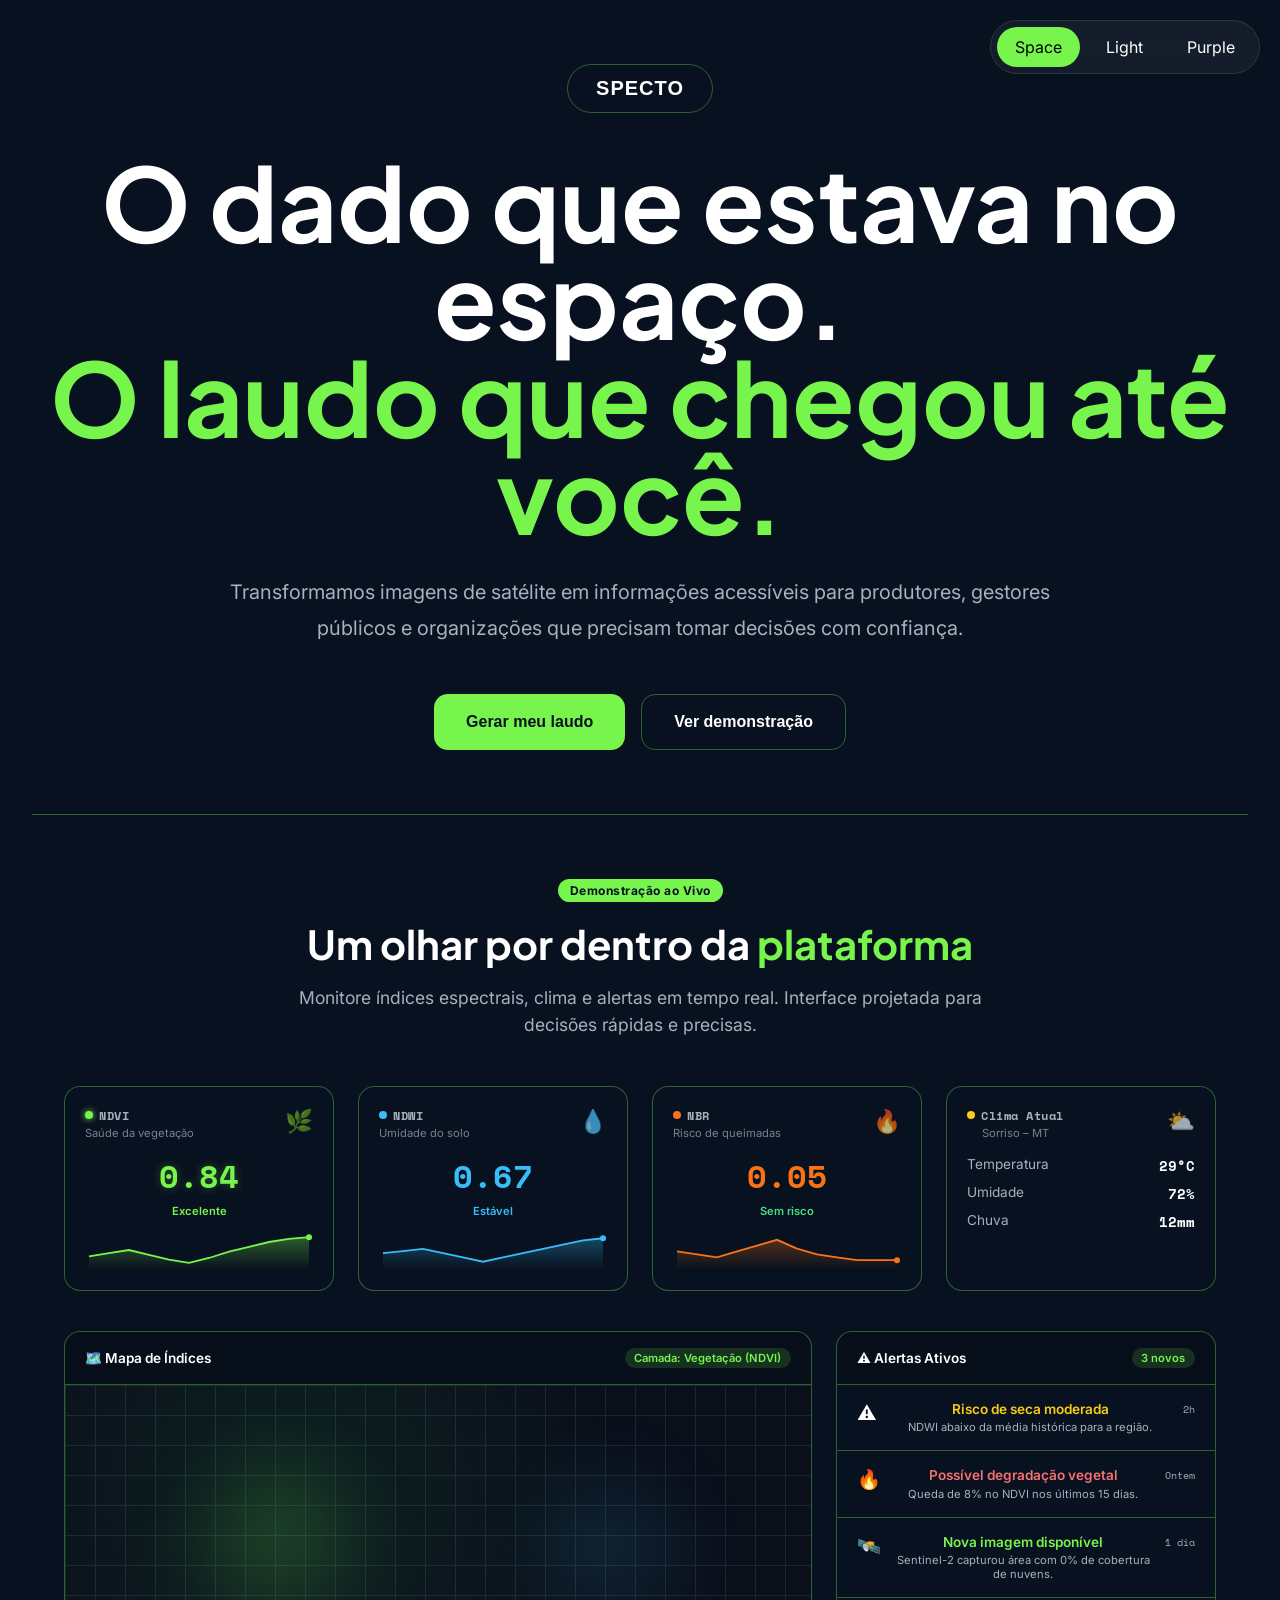
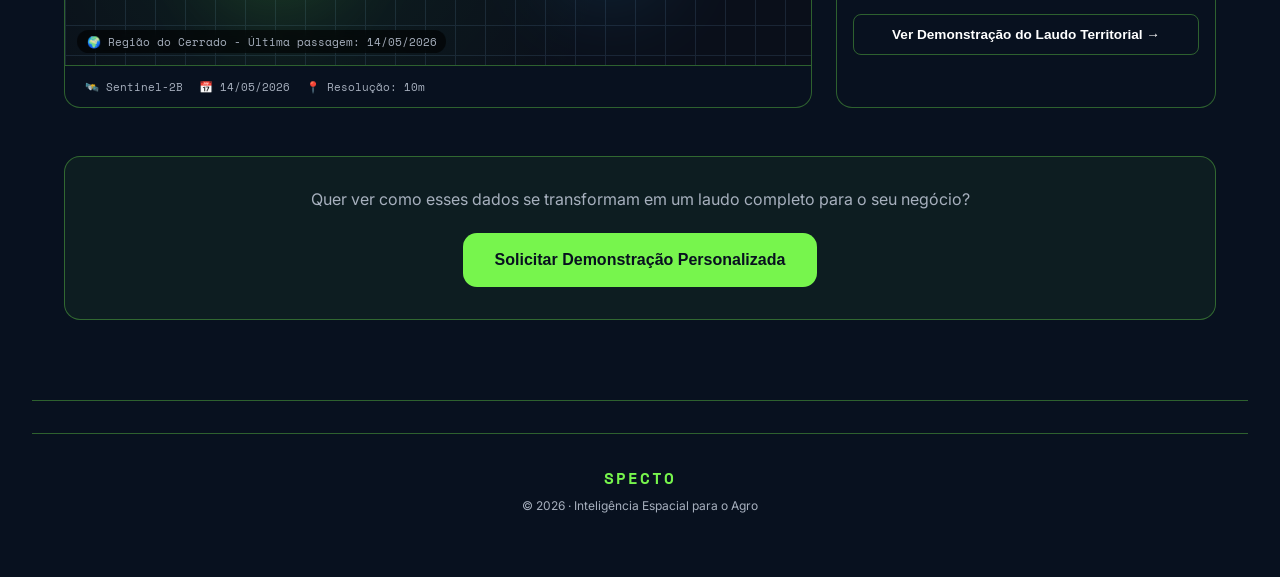
==== index.html @ 669c0699 "Ajuste com o auxilio da IA na integração dos arquivos desenvolvidos pelo leal (dashboard) e por mim" ====
<!DOCTYPE html>
<html lang="pt-br">
<head>
    <meta charset="UTF-8">
    <meta name="viewport" content="width=device-width, initial-scale=1.0, user-scalable=yes">
    <link rel="preconnect" href="https://fonts.googleapis.com">
    <link rel="preconnect" href="https://fonts.gstatic.com" crossorigin>
    <link href="https://fonts.googleapis.com/css2?family=Inter:opsz,wght@14..32,400;14..32,500;14..32,600;14..32,700&family=Space+Mono:wght@400;700&family=Plus+Jakarta+Sans:wght@400;500;600;700;800&display=swap" rel="stylesheet">
    <link rel="stylesheet" href="assets/css/style.css">
    <title>Specto - Inteligência Espacial para o Agro</title>
</head>
<body class="tema1">
    <div class="theme-switcher">
        <input type="radio" id="tema1" name="tema" checked>
        <label for="tema1">Space</label>

        <input type="radio" id="tema2" name="tema">
        <label for="tema2">Light</label>

        <input type="radio" id="tema3" name="tema">
        <label for="tema3">Purple</label>
    </div>
    
    <main>
        <!-- Hero Section -->
        <div class="container hero">
            <div class="title-i">SPECTO</div>
            <h1 class="subtitle-i">O dado que estava no espaço.</h1>
            <h1 class="subtitle2-i">O laudo que chegou até você.</h1>
            <p class="description">
                Transformamos imagens de satélite em informações acessíveis para produtores,
                gestores públicos e organizações que precisam tomar decisões com confiança.
            </p>
            <div class="buttons">
                <button class="btn-primary">Gerar meu laudo</button>
                <button class="btn-secondary">Ver demonstração</button>
            </div>
        </div>

        <!-- Seção de Demonstração do Dashboard -->
        <section class="demo-section" id="dashboard-demo">
            <div class="container demo-container">
                <div class="demo-header">
                    <span class="demo-badge">Demonstração ao Vivo</span>
                    <h2 class="demo-title">Um olhar por dentro da <span class="highlight-text">plataforma</span></h2>
                    <p class="demo-subtitle">Monitore índices espectrais, clima e alertas em tempo real. Interface projetada para decisões rápidas e precisas.</p>
                </div>

                <!-- Cards de Métricas -->
                <div class="demo-cards-row">
                    <div class="demo-card">
                        <div class="demo-card-header">
                            <div>
                                <div class="demo-card-label"><span class="demo-dot ndvi-dot"></span>NDVI</div>
                                <div class="demo-card-sub">Saúde da vegetação</div>
                            </div>
                            <div class="demo-icon-placeholder">🌿</div>
                        </div>
                        <div class="demo-card-value ndvi-value">0.84</div>
                        <div class="demo-card-status status-excelente">Excelente</div>
                        <div class="demo-mini-chart">
                            <canvas id="demoMiniNDVI" width="200" height="40"></canvas>
                        </div>
                    </div>
                    <div class="demo-card">
                        <div class="demo-card-header">
                            <div>
                                <div class="demo-card-label"><span class="demo-dot ndwi-dot"></span>NDWI</div>
                                <div class="demo-card-sub">Umidade do solo</div>
                            </div>
                            <div class="demo-icon-placeholder">💧</div>
                        </div>
                        <div class="demo-card-value ndwi-value">0.67</div>
                        <div class="demo-card-status status-estavel">Estável</div>
                        <div class="demo-mini-chart">
                            <canvas id="demoMiniNDWI" width="200" height="40"></canvas>
                        </div>
                    </div>
                    <div class="demo-card">
                        <div class="demo-card-header">
                            <div>
                                <div class="demo-card-label"><span class="demo-dot nbr-dot"></span>NBR</div>
                                <div class="demo-card-sub">Risco de queimadas</div>
                            </div>
                            <div class="demo-icon-placeholder">🔥</div>
                        </div>
                        <div class="demo-card-value nbr-value">0.05</div>
                        <div class="demo-card-status status-seguro">Sem risco</div>
                        <div class="demo-mini-chart">
                            <canvas id="demoMiniNBR" width="200" height="40"></canvas>
                        </div>
                    </div>
                    <div class="demo-card">
                        <div class="demo-card-header">
                            <div>
                                <div class="demo-card-label"><span class="demo-dot clima-dot"></span>Clima Atual</div>
                                <div class="demo-card-sub">Sorriso – MT</div>
                            </div>
                            <div class="demo-icon-placeholder">⛅</div>
                        </div>
                        <div class="demo-clima-details">
                            <div class="clima-row"><span>Temperatura</span><strong>29°C</strong></div>
                            <div class="clima-row"><span>Umidade</span><strong>72%</strong></div>
                            <div class="clima-row"><span>Chuva</span><strong>12mm</strong></div>
                        </div>
                    </div>
                </div>

                <!-- Grid Mapa e Alertas -->
                <div class="demo-grid">
                    <div class="demo-map-panel">
                        <div class="demo-panel-header">
                            <span>🗺️ Mapa de Índices</span>
                            <span class="demo-layer-badge">Camada: Vegetação (NDVI)</span>
                        </div>
                        <div class="demo-map-placeholder" id="demoMap">
                            <div class="map-grain"></div>
                            <div class="map-legend">🌍 Região do Cerrado - Última passagem: 14/05/2026</div>
                            <div class="simulated-polygon"></div>
                            <div class="simulated-polygon2"></div>
                        </div>
                        <div class="demo-map-footer">
                            <span class="map-tag">🛰️ Sentinel-2B</span>
                            <span class="map-tag">📅 14/05/2026</span>
                            <span class="map-tag">📍 Resolução: 10m</span>
                        </div>
                    </div>
                    <div class="demo-alerts-panel">
                        <div class="demo-panel-header">
                            <span>⚠️ Alertas Ativos</span>
                            <span class="alert-count">3 novos</span>
                        </div>
                        <div class="demo-alert-list">
                            <div class="demo-alert-item alert-warning">
                                <div class="alert-icon">⚠️</div>
                                <div class="alert-content">
                                    <div class="alert-title">Risco de seca moderada</div>
                                    <div class="alert-desc">NDWI abaixo da média histórica para a região.</div>
                                </div>
                                <div class="alert-time">2h</div>
                            </div>
                            <div class="demo-alert-item alert-danger">
                                <div class="alert-icon">🔥</div>
                                <div class="alert-content">
                                    <div class="alert-title">Possível degradação vegetal</div>
                                    <div class="alert-desc">Queda de 8% no NDVI nos últimos 15 dias.</div>
                                </div>
                                <div class="alert-time">Ontem</div>
                            </div>
                            <div class="demo-alert-item alert-info">
                                <div class="alert-icon">🛰️</div>
                                <div class="alert-content">
                                    <div class="alert-title">Nova imagem disponível</div>
                                    <div class="alert-desc">Sentinel-2 capturou área com 0% de cobertura de nuvens.</div>
                                </div>
                                <div class="alert-time">1 dia</div>
                            </div>
                        </div>
                        <button class="demo-laudo-btn">Ver Demonstração do Laudo Territorial →</button>
                    </div>
                </div>
                
                <!-- Call to Action -->
                <div class="demo-cta">
                    <p>Quer ver como esses dados se transformam em um laudo completo para o seu negócio?</p>
                    <button class="btn-primary demo-cta-btn">Solicitar Demonstração Personalizada</button>
                </div>
            </div>
        </section>
        
        <footer class="site-footer">
            <div class="container footer-content">
                <div class="footer-logo">SPECTO</div>
                <div class="footer-copy">© 2026 · Inteligência Espacial para o Agro</div>
            </div>
        </footer>
    </main>

    <script src="assets/scripts/script.js"></script>
</body>
</html>
---- assets/css/style.css ----
/* ============================================
   VARIÁVEIS DE COR E TEMAS
   ============================================ */

:root {
    --bg-color: #08111f;
    --text-primary: #ffffff;
    --text-secondary: #a7b0be;
    --text-highlight: #77f54d;
    --button-primary-bg: #77f54d;
    --button-primary-text: #08111f;
    --button-secondary-border: rgba(119, 245, 77, 0.35);
    --button-secondary-text: #ffffff;
    --pill-border: rgba(119, 245, 77, 0.35);
    --transition-speed: 0.3s;
}

/* Tema 1 - Space (padrão) */
body.tema1 {
    --bg-color: #08111f;
    --text-primary: #ffffff;
    --text-secondary: #a7b0be;
    --text-highlight: #77f54d;
    --button-primary-bg: #77f54d;
    --button-primary-text: #08111f;
    --button-secondary-border: rgba(119, 245, 77, 0.35);
    --button-secondary-text: #ffffff;
    --pill-border: rgba(119, 245, 77, 0.35);
}

/* Tema 2 - Light */
body.tema2 {
    --bg-color: #ffffff;
    --text-primary: #111111;
    --text-secondary: #555555;
    --text-highlight: #0066ff;
    --button-primary-bg: #0066ff;
    --button-primary-text: #ffffff;
    --button-secondary-border: #0066ff;
    --button-secondary-text: #0066ff;
    --pill-border: #0066ff;
}

/* Tema 3 - Purple */
body.tema3 {
    --bg-color: #1a0d2e;
    --text-primary: #ffffff;
    --text-secondary: #d0c9dd;
    --text-highlight: #c084fc;
    --button-primary-bg: #c084fc;
    --button-primary-text: #1a0d2e;
    --button-secondary-border: #c084fc;
    --button-secondary-text: #ffffff;
    --pill-border: #c084fc;
}

/* ============================================
   RESET E BASE
   ============================================ */

* {
    margin: 0;
    padding: 0;
    box-sizing: border-box;
}

body {
    font-family: "Inter", sans-serif;
    background: var(--bg-color);
    color: var(--text-primary);
    transition: background-color var(--transition-speed), color var(--transition-speed);
    min-height: 100vh;
}

main {
    max-width: 1400px;
    margin: 0 auto;
    padding: 2rem;
}

/* ============================================
   SELETOR DE TEMAS
   ============================================ */

.theme-switcher {
    position: fixed;
    top: 20px;
    right: 20px;
    display: flex;
    gap: 8px;
    padding: 6px;
    background: rgba(255,255,255,.05);
    backdrop-filter: blur(10px);
    border: 1px solid rgba(255,255,255,.1);
    border-radius: 999px;
    z-index: 1000;
}

.theme-switcher input {
    display: none;
}

.theme-switcher label {
    padding: 10px 18px;
    border-radius: 999px;
    cursor: pointer;
    color: var(--text-primary);
    transition: .3s;
}

.theme-switcher input:checked + label {
    background: var(--text-highlight);
    color: #000;
}

/* ============================================
   HERO SECTION
   ============================================ */

.container {
    width: 100%;
    text-align: center;
}

.hero {
    min-height: 80vh;
    display: flex;
    flex-direction: column;
    justify-content: center;
    align-items: center;
    padding: 2rem 0;
}

.title-i {
    display: inline-flex;
    align-items: center;
    justify-content: center;
    padding: 12px 28px;
    border: 1px solid var(--pill-border);
    border-radius: 999px;
    font-family: "Geist", sans-serif;
    font-size: 1.25rem;
    font-weight: 700;
    letter-spacing: 0.05em;
    color: var(--text-primary);
    margin-bottom: 2.5rem;
}

.subtitle-i,
.subtitle2-i {
    font-family: "Plus Jakarta Sans", sans-serif;
    font-weight: 700;
    font-size: clamp(4rem, 8vw, 7rem);
    line-height: 0.95;
    margin: 0;
}

.subtitle-i {
    color: var(--text-primary);
}

.subtitle2-i {
    color: var(--text-highlight);
    margin-bottom: 2rem;
}

.description {
    max-width: 900px;
    margin: 0 auto 3rem auto;
    color: var(--text-secondary);
    font-size: 1.25rem;
    line-height: 1.8;
}

.buttons {
    display: flex;
    justify-content: center;
    gap: 1rem;
    flex-wrap: wrap;
}

.btn-primary,
.btn-secondary {
    border: none;
    padding: 18px 32px;
    border-radius: 14px;
    cursor: pointer;
    font-size: 1rem;
    font-weight: 600;
    transition: all var(--transition-speed);
}

.btn-primary {
    background: var(--button-primary-bg);
    color: var(--button-primary-text);
}

.btn-primary:hover {
    transform: translateY(-2px);
}

.btn-secondary {
    background: transparent;
    color: var(--button-secondary-text);
    border: 1px solid var(--button-secondary-border);
}

.btn-secondary:hover {
    transform: translateY(-2px);
}

/* ============================================
   SEÇÃO DE DEMONSTRAÇÃO
   ============================================ */

.demo-section {
    width: 100%;
    background: var(--bg-color);
    padding: 4rem 0 5rem;
    margin-top: 2rem;
    border-top: 1px solid var(--pill-border);
    border-bottom: 1px solid var(--pill-border);
    transition: background var(--transition-speed);
}

.demo-container {
    max-width: 1400px;
    margin: 0 auto;
    padding: 0 2rem;
}

.demo-header {
    text-align: center;
    margin-bottom: 3rem;
}

.demo-badge {
    display: inline-block;
    background: var(--text-highlight);
    color: var(--button-primary-text);
    font-size: 0.75rem;
    font-weight: 700;
    padding: 0.25rem 0.75rem;
    border-radius: 999px;
    letter-spacing: 0.5px;
    margin-bottom: 1rem;
}

.demo-title {
    font-family: "Plus Jakarta Sans", sans-serif;
    font-size: clamp(1.8rem, 5vw, 2.5rem);
    font-weight: 700;
    color: var(--text-primary);
    margin-bottom: 1rem;
}

.highlight-text {
    color: var(--text-highlight);
}

.demo-subtitle {
    font-size: 1.1rem;
    color: var(--text-secondary);
    max-width: 700px;
    margin: 0 auto;
    line-height: 1.5;
}

/* Cards */
.demo-cards-row {
    display: grid;
    grid-template-columns: repeat(4, 1fr);
    gap: 1.5rem;
    margin-bottom: 2.5rem;
}

.demo-card {
    background: var(--bg-color);
    border: 1px solid var(--pill-border);
    border-radius: 1rem;
    padding: 1.25rem;
    transition: all 0.2s ease;
}

.demo-card:hover {
    transform: translateY(-4px);
    border-color: var(--text-highlight);
    box-shadow: 0 8px 20px rgba(0,0,0,0.2);
}

.demo-card-header {
    display: flex;
    justify-content: space-between;
    align-items: flex-start;
    margin-bottom: 0.75rem;
}

.demo-card-label {
    font-family: "Space Mono", monospace;
    font-size: 0.75rem;
    font-weight: 700;
    letter-spacing: 0.5px;
    color: var(--text-secondary);
    display: flex;
    align-items: center;
    gap: 6px;
}

.demo-dot {
    width: 8px;
    height: 8px;
    border-radius: 50%;
    display: inline-block;
}

.ndvi-dot { background: var(--text-highlight); box-shadow: 0 0 6px var(--text-highlight); }
.ndwi-dot { background: #38bdf8; }
.nbr-dot { background: #f97316; }
.clima-dot { background: #facc15; }

.demo-card-sub {
    font-size: 0.7rem;
    color: var(--text-secondary);
    opacity: 0.7;
    margin-top: 2px;
}

.demo-icon-placeholder {
    font-size: 1.4rem;
    opacity: 0.7;
}

.demo-card-value {
    font-family: "Space Mono", monospace;
    font-size: 2rem;
    font-weight: 700;
    margin: 0.5rem 0 0.25rem;
}

.ndvi-value { color: var(--text-highlight); text-shadow: 0 0 10px rgba(119,245,77,0.3); }
.ndwi-value { color: #38bdf8; }
.nbr-value { color: #f97316; }

.demo-card-status {
    font-size: 0.7rem;
    font-weight: 600;
    margin-bottom: 0.75rem;
}
.status-excelente { color: var(--text-highlight); }
.status-estavel { color: #38bdf8; }
.status-seguro { color: #4ade80; }

.demo-mini-chart {
    width: 100%;
    height: 40px;
    margin-top: 0.5rem;
}

.demo-mini-chart canvas {
    width: 100%;
    height: 100%;
    display: block;
}

.demo-clima-details {
    margin-top: 0.5rem;
}
.clima-row {
    display: flex;
    justify-content: space-between;
    font-size: 0.85rem;
    padding: 0.25rem 0;
    color: var(--text-secondary);
}
.clima-row strong {
    color: var(--text-primary);
    font-family: "Space Mono", monospace;
}

/* Grid Mapa + Alertas */
.demo-grid {
    display: grid;
    grid-template-columns: 1fr 380px;
    gap: 1.5rem;
    margin-bottom: 3rem;
}

.demo-map-panel, .demo-alerts-panel {
    background: var(--bg-color);
    border: 1px solid var(--pill-border);
    border-radius: 1rem;
    overflow: hidden;
}

.demo-panel-header {
    display: flex;
    justify-content: space-between;
    align-items: center;
    padding: 1rem 1.25rem;
    background: rgba(0,0,0,0.2);
    border-bottom: 1px solid var(--pill-border);
    font-weight: 600;
    font-size: 0.85rem;
    color: var(--text-primary);
}

.demo-layer-badge, .alert-count {
    font-size: 0.7rem;
    background: rgba(119,245,77,0.15);
    padding: 0.2rem 0.6rem;
    border-radius: 20px;
    color: var(--text-highlight);
}

/* Mapa simulado */
.demo-map-placeholder {
    position: relative;
    height: 280px;
    background: #0a0f1a;
    background-image: 
        linear-gradient(#1a2535 1px, transparent 1px),
        linear-gradient(90deg, #1a2535 1px, transparent 1px);
    background-size: 30px 30px;
    overflow: hidden;
    display: flex;
    align-items: center;
    justify-content: center;
}

.map-grain {
    position: absolute;
    inset: 0;
    background: radial-gradient(circle at 30% 40%, rgba(57,255,110,0.08) 0%, transparent 60%);
}

.simulated-polygon {
    position: absolute;
    width: 200px;
    height: 200px;
    border-radius: 50%;
    background: radial-gradient(circle, var(--text-highlight) 0%, transparent 70%);
    opacity: 0.25;
    top: 20%;
    left: 15%;
    filter: blur(40px);
}

.simulated-polygon2 {
    position: absolute;
    width: 180px;
    height: 180px;
    border-radius: 50%;
    background: radial-gradient(circle, #38bdf8 0%, transparent 70%);
    opacity: 0.2;
    bottom: 10%;
    right: 15%;
    filter: blur(40px);
}

.map-legend {
    position: absolute;
    bottom: 12px;
    left: 12px;
    background: rgba(0,0,0,0.6);
    backdrop-filter: blur(4px);
    padding: 0.2rem 0.6rem;
    border-radius: 20px;
    font-size: 0.7rem;
    font-family: "Space Mono", monospace;
    color: var(--text-secondary);
    z-index: 2;
}

.demo-map-footer {
    padding: 0.75rem 1.25rem;
    display: flex;
    gap: 1rem;
    border-top: 1px solid var(--pill-border);
}

.map-tag {
    font-size: 0.7rem;
    color: var(--text-secondary);
    font-family: "Space Mono", monospace;
}

/* Alertas */
.demo-alert-list {
    display: flex;
    flex-direction: column;
}

.demo-alert-item {
    display: flex;
    gap: 0.75rem;
    padding: 1rem 1.25rem;
    border-bottom: 1px solid var(--pill-border);
    transition: background 0.15s;
}

.demo-alert-item:hover {
    background: rgba(119,245,77,0.03);
}

.alert-icon {
    font-size: 1.2rem;
}

.alert-content {
    flex: 1;
}

.alert-title {
    font-weight: 600;
    font-size: 0.85rem;
    margin-bottom: 0.2rem;
    color: var(--text-primary);
}

.alert-desc {
    font-size: 0.7rem;
    color: var(--text-secondary);
}

.alert-time {
    font-size: 0.65rem;
    color: var(--text-secondary);
    font-family: "Space Mono", monospace;
}

.alert-warning .alert-title { color: #facc15; }
.alert-danger .alert-title { color: #f87171; }
.alert-info .alert-title { color: var(--text-highlight); }

.demo-laudo-btn {
    width: calc(100% - 2rem);
    margin: 1rem;
    background: transparent;
    border: 1px solid var(--button-secondary-border);
    color: var(--button-secondary-text);
    padding: 0.75rem;
    border-radius: 0.5rem;
    font-weight: 600;
    cursor: pointer;
    transition: all 0.2s;
    font-size: 0.85rem;
}

.demo-laudo-btn:hover {
    background: var(--button-primary-bg);
    color: var(--button-primary-text);
    border-color: transparent;
}

/* Call to Action */
.demo-cta {
    text-align: center;
    background: rgba(119,245,77,0.05);
    border-radius: 1rem;
    padding: 2rem;
    margin-top: 1rem;
    border: 1px solid var(--pill-border);
}

.demo-cta p {
    color: var(--text-secondary);
    margin-bottom: 1.5rem;
    font-size: 1rem;
}

/* Footer */
.site-footer {
    padding: 2rem 0;
    text-align: center;
    border-top: 1px solid var(--pill-border);
    margin-top: 2rem;
}

.footer-logo {
    font-family: "Space Mono", monospace;
    font-weight: 700;
    letter-spacing: 2px;
    color: var(--text-highlight);
    margin-bottom: 0.5rem;
}

.footer-copy {
    font-size: 0.75rem;
    color: var(--text-secondary);
}

/* ============================================
   RESPONSIVIDADE
   ============================================ */

@media (max-width: 1100px) {
    .demo-cards-row {
        grid-template-columns: repeat(2, 1fr);
        gap: 1rem;
    }
    .demo-grid {
        grid-template-columns: 1fr;
    }
}

@media (max-width: 768px) {
    main {
        padding: 1rem;
    }
    
    .subtitle-i,
    .subtitle2-i {
        font-size: clamp(2.8rem, 10vw, 4.5rem);
    }

    .description {
        font-size: 1rem;
    }

    .title-i {
        font-size: 1rem;
        padding: 10px 20px;
    }

    .buttons {
        flex-direction: column;
        align-items: center;
    }

    .btn-primary,
    .btn-secondary {
        width: 100%;
        max-width: 350px;
    }
    
    .demo-cards-row {
        grid-template-columns: 1fr;
    }
    
    .demo-container {
        padding: 0 1rem;
    }
    
    .demo-cta {
        padding: 1.5rem;
    }
}
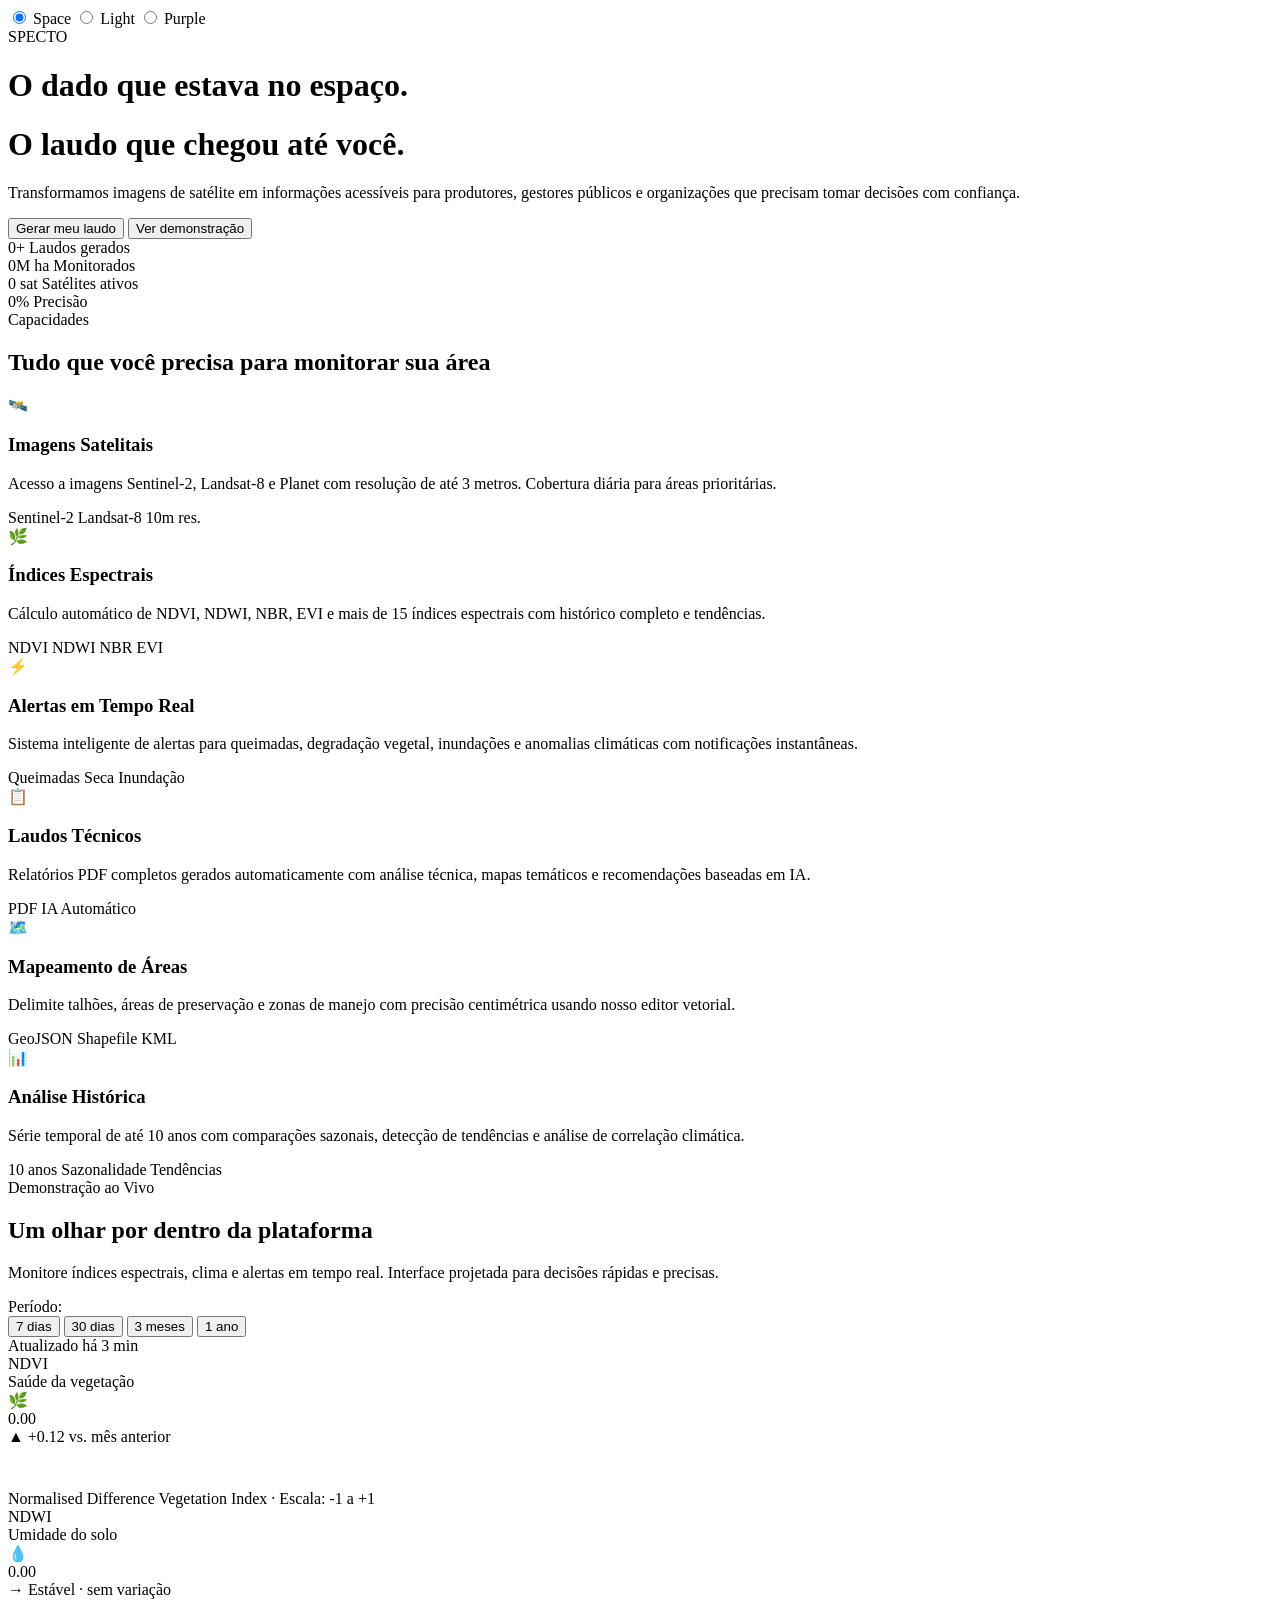
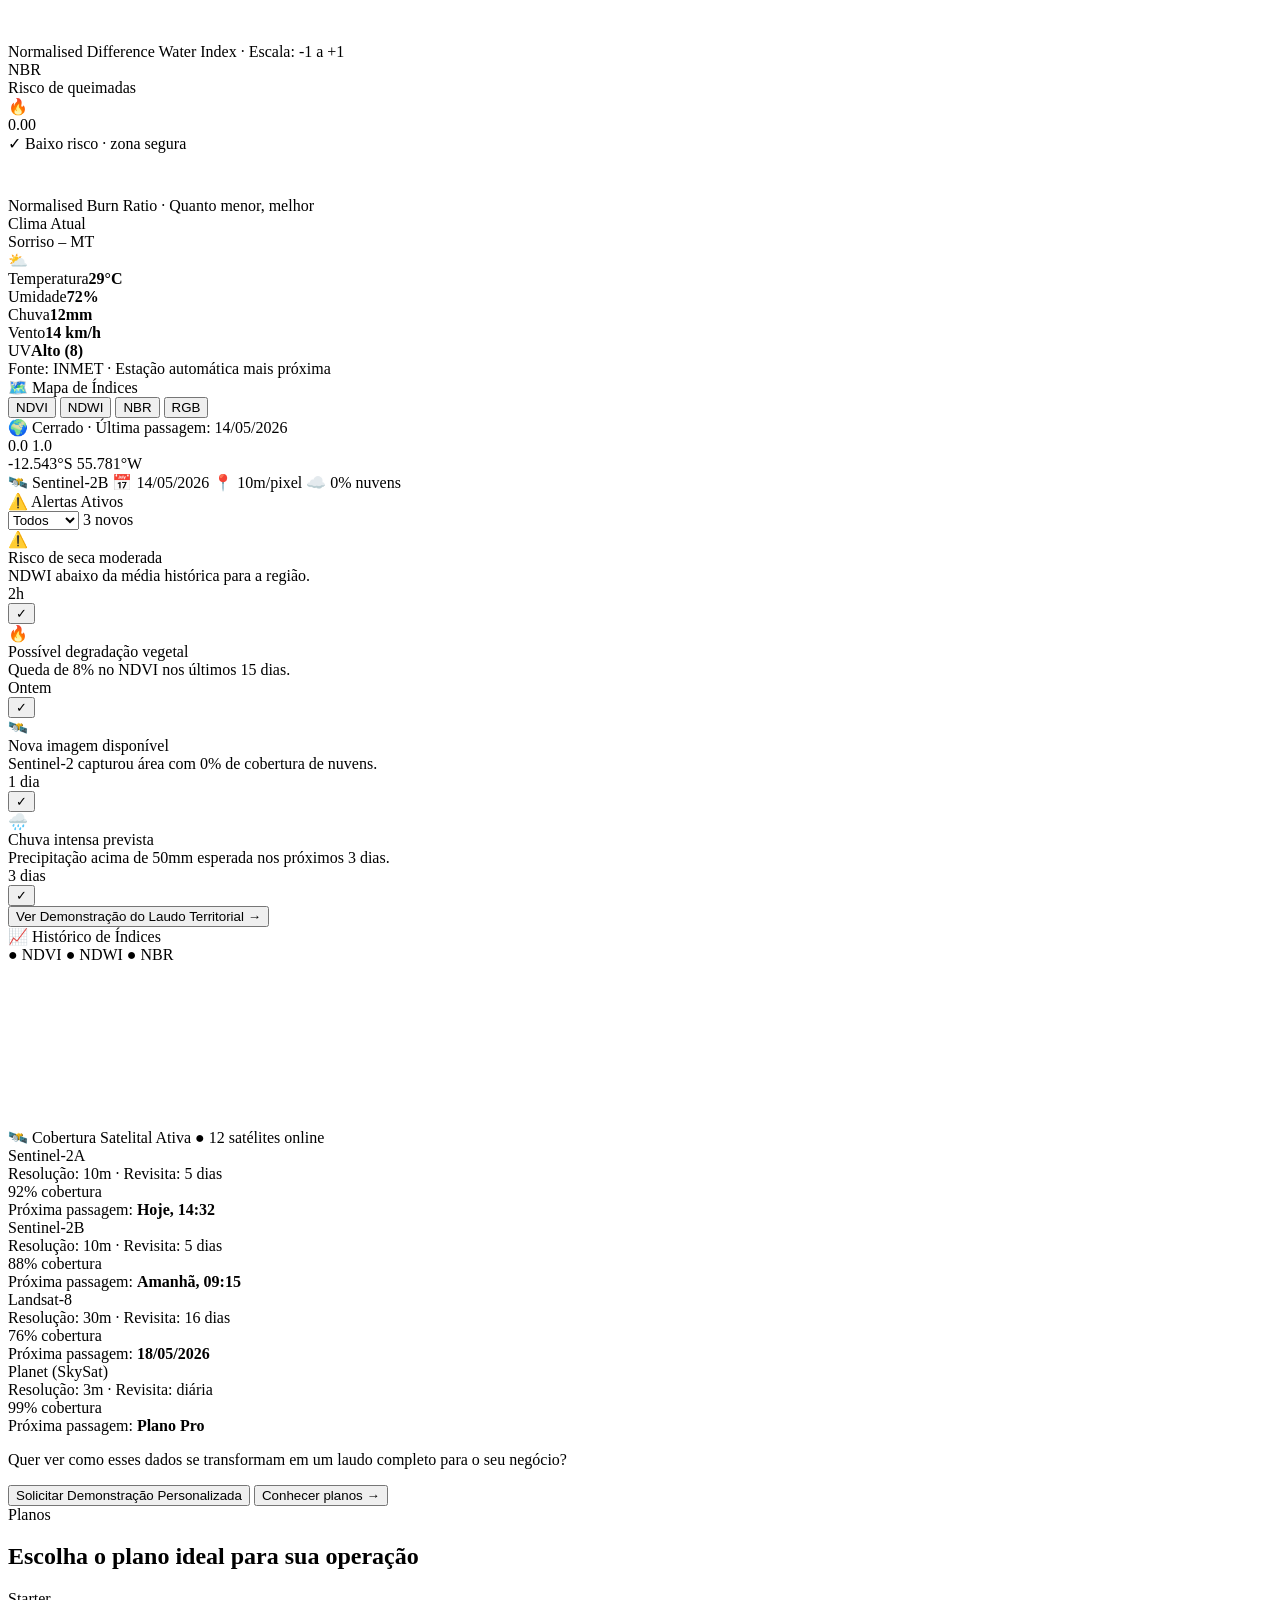
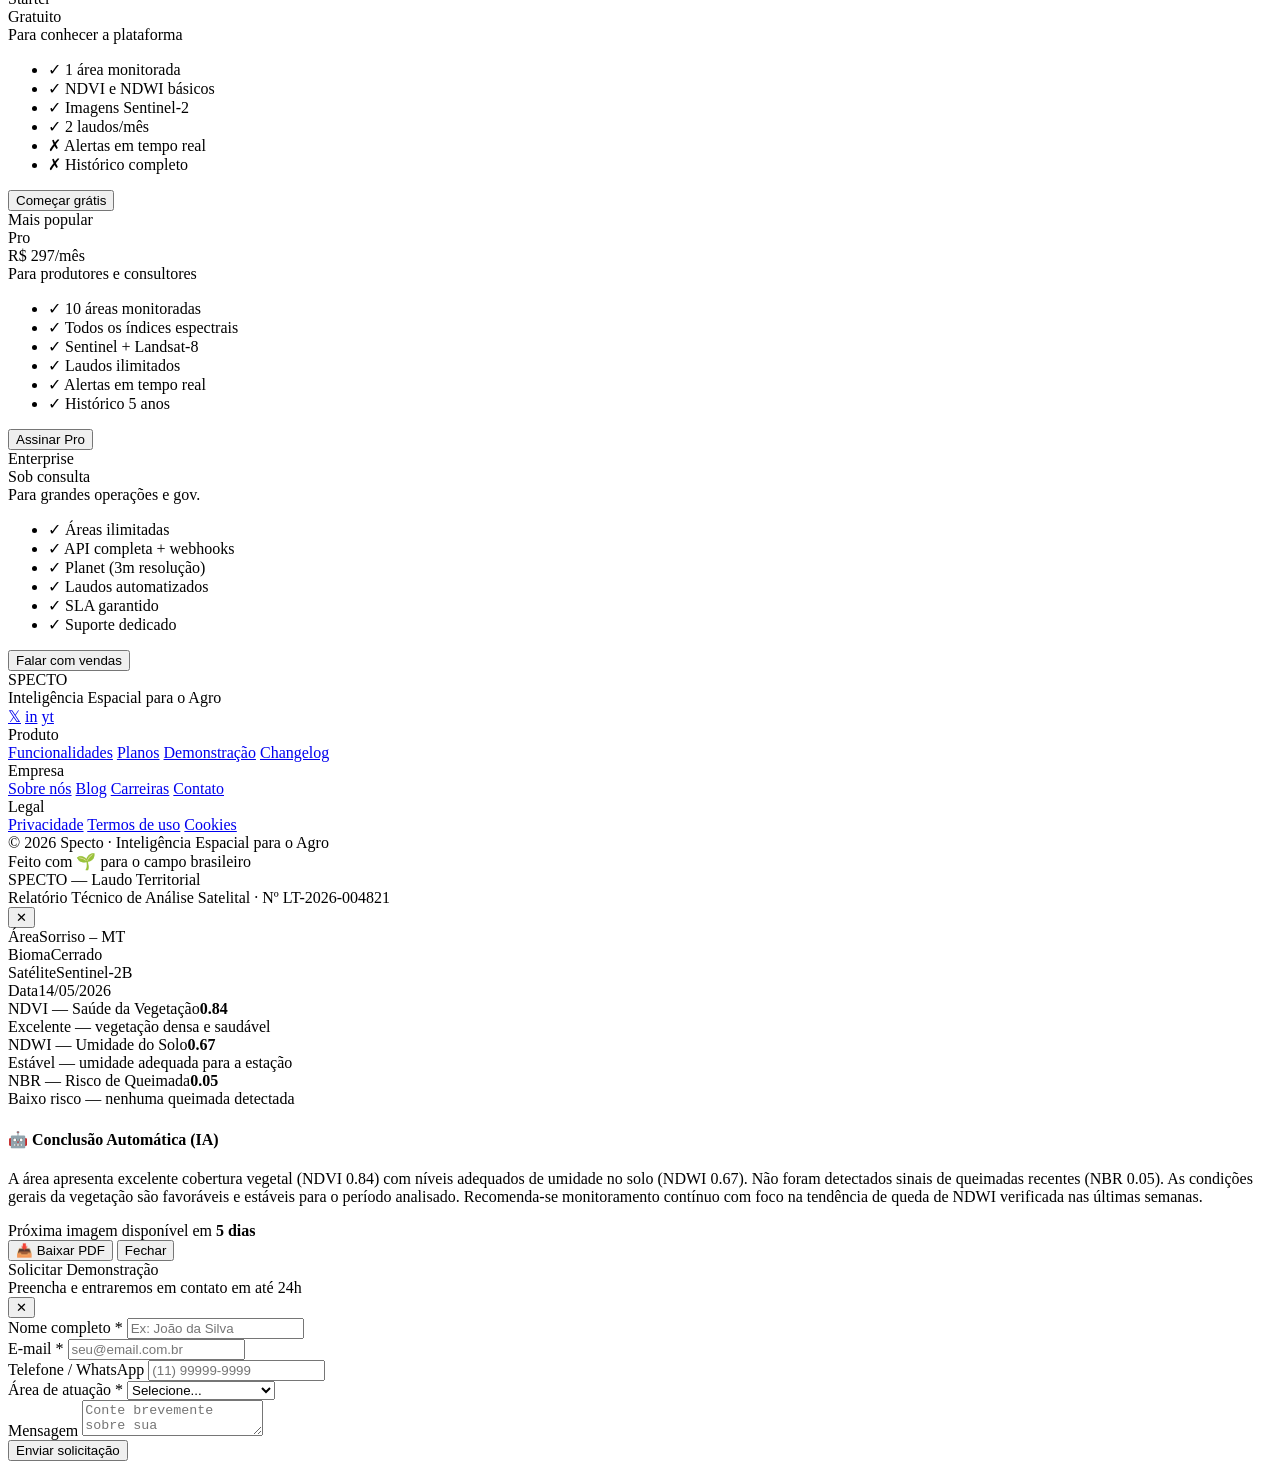
==== commit 6facb13e: "feat: atualizacoes dashboard Specto" ====
--- a/index.html
+++ b/index.html
@@ -6,49 +6,166 @@
     <link rel="preconnect" href="https://fonts.googleapis.com">
     <link rel="preconnect" href="https://fonts.gstatic.com" crossorigin>
     <link href="https://fonts.googleapis.com/css2?family=Inter:opsz,wght@14..32,400;14..32,500;14..32,600;14..32,700&family=Space+Mono:wght@400;700&family=Plus+Jakarta+Sans:wght@400;500;600;700;800&display=swap" rel="stylesheet">
-    <link rel="stylesheet" href="assets/css/style.css">
+    <link rel="stylesheet" href="/Specto/assets/css/style.css">
     <title>Specto - Inteligência Espacial para o Agro</title>
 </head>
 <body class="tema1">
+
+    <!-- Barra de progresso de scroll -->
+    <div class="scroll-progress" id="scrollProgress"></div>
+
+    <!-- Seletor de Temas -->
     <div class="theme-switcher">
         <input type="radio" id="tema1" name="tema" checked>
         <label for="tema1">Space</label>
-
         <input type="radio" id="tema2" name="tema">
         <label for="tema2">Light</label>
-
         <input type="radio" id="tema3" name="tema">
         <label for="tema3">Purple</label>
     </div>
-    
+
+    <!-- Sistema de Toasts -->
+    <div class="toast-container" id="toastContainer"></div>
+
     <main>
         <!-- Hero Section -->
         <div class="container hero">
-            <div class="title-i">SPECTO</div>
-            <h1 class="subtitle-i">O dado que estava no espaço.</h1>
-            <h1 class="subtitle2-i">O laudo que chegou até você.</h1>
-            <p class="description">
+            <div class="title-i reveal-fade">SPECTO</div>
+            <h1 class="subtitle-i reveal-fade" style="animation-delay:0.1s">O dado que estava no espaço.</h1>
+            <h1 class="subtitle2-i reveal-fade" style="animation-delay:0.2s">O laudo que chegou até você.</h1>
+            <p class="description reveal-fade" style="animation-delay:0.3s">
                 Transformamos imagens de satélite em informações acessíveis para produtores,
                 gestores públicos e organizações que precisam tomar decisões com confiança.
             </p>
-            <div class="buttons">
-                <button class="btn-primary">Gerar meu laudo</button>
-                <button class="btn-secondary">Ver demonstração</button>
+            <div class="buttons reveal-fade" style="animation-delay:0.4s">
+                <button class="btn-primary" id="btnGerarLaudo">
+                    <span class="btn-text">Gerar meu laudo</span>
+                    <span class="btn-loading" style="display:none">⏳ Carregando...</span>
+                </button>
+                <button class="btn-secondary" id="btnVerDemo">Ver demonstração</button>
+            </div>
+
+            <!-- Stats hero -->
+            <div class="hero-stats reveal-fade" style="animation-delay:0.5s">
+                <div class="hero-stat">
+                    <span class="hero-stat-value" data-target="2400">0</span><span class="hero-stat-suffix">+</span>
+                    <span class="hero-stat-label">Laudos gerados</span>
+                </div>
+                <div class="hero-stat-divider"></div>
+                <div class="hero-stat">
+                    <span class="hero-stat-value" data-target="180">0</span><span class="hero-stat-suffix">M ha</span>
+                    <span class="hero-stat-label">Monitorados</span>
+                </div>
+                <div class="hero-stat-divider"></div>
+                <div class="hero-stat">
+                    <span class="hero-stat-value" data-target="12">0</span><span class="hero-stat-suffix"> sat</span>
+                    <span class="hero-stat-label">Satélites ativos</span>
+                </div>
+                <div class="hero-stat-divider"></div>
+                <div class="hero-stat">
+                    <span class="hero-stat-value" data-target="98">0</span><span class="hero-stat-suffix">%</span>
+                    <span class="hero-stat-label">Precisão</span>
+                </div>
             </div>
         </div>
+
+        <!-- Seção de Features -->
+        <section class="features-section" id="features">
+            <div class="features-container">
+                <div class="section-tag reveal-up">Capacidades</div>
+                <h2 class="section-title reveal-up">Tudo que você precisa para <span class="highlight-text">monitorar</span> sua área</h2>
+                <div class="features-grid">
+                    <div class="feature-card reveal-up" style="animation-delay:0.05s">
+                        <div class="feature-icon">🛰️</div>
+                        <h3 class="feature-title">Imagens Satelitais</h3>
+                        <p class="feature-desc">Acesso a imagens Sentinel-2, Landsat-8 e Planet com resolução de até 3 metros. Cobertura diária para áreas prioritárias.</p>
+                        <div class="feature-tags">
+                            <span class="feature-tag">Sentinel-2</span>
+                            <span class="feature-tag">Landsat-8</span>
+                            <span class="feature-tag">10m res.</span>
+                        </div>
+                    </div>
+                    <div class="feature-card reveal-up" style="animation-delay:0.1s">
+                        <div class="feature-icon">🌿</div>
+                        <h3 class="feature-title">Índices Espectrais</h3>
+                        <p class="feature-desc">Cálculo automático de NDVI, NDWI, NBR, EVI e mais de 15 índices espectrais com histórico completo e tendências.</p>
+                        <div class="feature-tags">
+                            <span class="feature-tag">NDVI</span>
+                            <span class="feature-tag">NDWI</span>
+                            <span class="feature-tag">NBR</span>
+                            <span class="feature-tag">EVI</span>
+                        </div>
+                    </div>
+                    <div class="feature-card reveal-up" style="animation-delay:0.15s">
+                        <div class="feature-icon">⚡</div>
+                        <h3 class="feature-title">Alertas em Tempo Real</h3>
+                        <p class="feature-desc">Sistema inteligente de alertas para queimadas, degradação vegetal, inundações e anomalias climáticas com notificações instantâneas.</p>
+                        <div class="feature-tags">
+                            <span class="feature-tag">Queimadas</span>
+                            <span class="feature-tag">Seca</span>
+                            <span class="feature-tag">Inundação</span>
+                        </div>
+                    </div>
+                    <div class="feature-card reveal-up" style="animation-delay:0.2s">
+                        <div class="feature-icon">📋</div>
+                        <h3 class="feature-title">Laudos Técnicos</h3>
+                        <p class="feature-desc">Relatórios PDF completos gerados automaticamente com análise técnica, mapas temáticos e recomendações baseadas em IA.</p>
+                        <div class="feature-tags">
+                            <span class="feature-tag">PDF</span>
+                            <span class="feature-tag">IA</span>
+                            <span class="feature-tag">Automático</span>
+                        </div>
+                    </div>
+                    <div class="feature-card reveal-up" style="animation-delay:0.25s">
+                        <div class="feature-icon">🗺️</div>
+                        <h3 class="feature-title">Mapeamento de Áreas</h3>
+                        <p class="feature-desc">Delimite talhões, áreas de preservação e zonas de manejo com precisão centimétrica usando nosso editor vetorial.</p>
+                        <div class="feature-tags">
+                            <span class="feature-tag">GeoJSON</span>
+                            <span class="feature-tag">Shapefile</span>
+                            <span class="feature-tag">KML</span>
+                        </div>
+                    </div>
+                    <div class="feature-card reveal-up" style="animation-delay:0.3s">
+                        <div class="feature-icon">📊</div>
+                        <h3 class="feature-title">Análise Histórica</h3>
+                        <p class="feature-desc">Série temporal de até 10 anos com comparações sazonais, detecção de tendências e análise de correlação climática.</p>
+                        <div class="feature-tags">
+                            <span class="feature-tag">10 anos</span>
+                            <span class="feature-tag">Sazonalidade</span>
+                            <span class="feature-tag">Tendências</span>
+                        </div>
+                    </div>
+                </div>
+            </div>
+        </section>
 
         <!-- Seção de Demonstração do Dashboard -->
         <section class="demo-section" id="dashboard-demo">
             <div class="container demo-container">
                 <div class="demo-header">
-                    <span class="demo-badge">Demonstração ao Vivo</span>
-                    <h2 class="demo-title">Um olhar por dentro da <span class="highlight-text">plataforma</span></h2>
-                    <p class="demo-subtitle">Monitore índices espectrais, clima e alertas em tempo real. Interface projetada para decisões rápidas e precisas.</p>
+                    <span class="demo-badge reveal-fade">Demonstração ao Vivo</span>
+                    <h2 class="demo-title reveal-up">Um olhar por dentro da <span class="highlight-text">plataforma</span></h2>
+                    <p class="demo-subtitle reveal-up">Monitore índices espectrais, clima e alertas em tempo real. Interface projetada para decisões rápidas e precisas.</p>
+                </div>
+
+                <!-- Filtro de período -->
+                <div class="demo-filter-bar reveal-fade">
+                    <span class="filter-label">Período:</span>
+                    <div class="filter-pills">
+                        <button class="filter-pill active" data-period="7d">7 dias</button>
+                        <button class="filter-pill" data-period="30d">30 dias</button>
+                        <button class="filter-pill" data-period="90d">3 meses</button>
+                        <button class="filter-pill" data-period="1y">1 ano</button>
+                    </div>
+                    <span class="filter-update">
+                        <span class="live-dot"></span> Atualizado há 3 min
+                    </span>
                 </div>
 
                 <!-- Cards de Métricas -->
                 <div class="demo-cards-row">
-                    <div class="demo-card">
+                    <div class="demo-card reveal-up" style="animation-delay:0.05s">
                         <div class="demo-card-header">
                             <div>
                                 <div class="demo-card-label"><span class="demo-dot ndvi-dot"></span>NDVI</div>
@@ -56,13 +173,14 @@
                             </div>
                             <div class="demo-icon-placeholder">🌿</div>
                         </div>
-                        <div class="demo-card-value ndvi-value">0.84</div>
-                        <div class="demo-card-status status-excelente">Excelente</div>
+                        <div class="demo-card-value ndvi-value" id="valNDVI">0.00</div>
+                        <div class="demo-card-status status-excelente">▲ +0.12 vs. mês anterior</div>
                         <div class="demo-mini-chart">
                             <canvas id="demoMiniNDVI" width="200" height="40"></canvas>
                         </div>
-                    </div>
-                    <div class="demo-card">
+                        <div class="demo-card-tooltip">Normalised Difference Vegetation Index · Escala: -1 a +1</div>
+                    </div>
+                    <div class="demo-card reveal-up" style="animation-delay:0.1s">
                         <div class="demo-card-header">
                             <div>
                                 <div class="demo-card-label"><span class="demo-dot ndwi-dot"></span>NDWI</div>
@@ -70,13 +188,14 @@
                             </div>
                             <div class="demo-icon-placeholder">💧</div>
                         </div>
-                        <div class="demo-card-value ndwi-value">0.67</div>
-                        <div class="demo-card-status status-estavel">Estável</div>
+                        <div class="demo-card-value ndwi-value" id="valNDWI">0.00</div>
+                        <div class="demo-card-status status-estavel">→ Estável · sem variação</div>
                         <div class="demo-mini-chart">
                             <canvas id="demoMiniNDWI" width="200" height="40"></canvas>
                         </div>
-                    </div>
-                    <div class="demo-card">
+                        <div class="demo-card-tooltip">Normalised Difference Water Index · Escala: -1 a +1</div>
+                    </div>
+                    <div class="demo-card reveal-up" style="animation-delay:0.15s">
                         <div class="demo-card-header">
                             <div>
                                 <div class="demo-card-label"><span class="demo-dot nbr-dot"></span>NBR</div>
@@ -84,13 +203,14 @@
                             </div>
                             <div class="demo-icon-placeholder">🔥</div>
                         </div>
-                        <div class="demo-card-value nbr-value">0.05</div>
-                        <div class="demo-card-status status-seguro">Sem risco</div>
+                        <div class="demo-card-value nbr-value" id="valNBR">0.00</div>
+                        <div class="demo-card-status status-seguro">✓ Baixo risco · zona segura</div>
                         <div class="demo-mini-chart">
                             <canvas id="demoMiniNBR" width="200" height="40"></canvas>
                         </div>
-                    </div>
-                    <div class="demo-card">
+                        <div class="demo-card-tooltip">Normalised Burn Ratio · Quanto menor, melhor</div>
+                    </div>
+                    <div class="demo-card reveal-up clima-card" style="animation-delay:0.2s">
                         <div class="demo-card-header">
                             <div>
                                 <div class="demo-card-label"><span class="demo-dot clima-dot"></span>Clima Atual</div>
@@ -102,80 +222,367 @@
                             <div class="clima-row"><span>Temperatura</span><strong>29°C</strong></div>
                             <div class="clima-row"><span>Umidade</span><strong>72%</strong></div>
                             <div class="clima-row"><span>Chuva</span><strong>12mm</strong></div>
-                        </div>
-                    </div>
-                </div>
-
-                <!-- Grid Mapa e Alertas -->
+                            <div class="clima-row"><span>Vento</span><strong>14 km/h</strong></div>
+                            <div class="clima-row"><span>UV</span><strong>Alto (8)</strong></div>
+                        </div>
+                        <div class="demo-card-tooltip">Fonte: INMET · Estação automática mais próxima</div>
+                    </div>
+                </div>
+
+                <!-- Grid Mapa + Alertas -->
                 <div class="demo-grid">
-                    <div class="demo-map-panel">
+                    <div class="demo-map-panel reveal-up">
                         <div class="demo-panel-header">
                             <span>🗺️ Mapa de Índices</span>
-                            <span class="demo-layer-badge">Camada: Vegetação (NDVI)</span>
+                            <div class="map-layer-controls">
+                                <button class="map-layer-btn active" data-layer="ndvi">NDVI</button>
+                                <button class="map-layer-btn" data-layer="ndwi">NDWI</button>
+                                <button class="map-layer-btn" data-layer="nbr">NBR</button>
+                                <button class="map-layer-btn" data-layer="rgb">RGB</button>
+                            </div>
                         </div>
                         <div class="demo-map-placeholder" id="demoMap">
                             <div class="map-grain"></div>
-                            <div class="map-legend">🌍 Região do Cerrado - Última passagem: 14/05/2026</div>
-                            <div class="simulated-polygon"></div>
-                            <div class="simulated-polygon2"></div>
+                            <div class="map-legend" id="mapLegend">🌍 Cerrado · Última passagem: 14/05/2026</div>
+                            <div class="simulated-polygon" id="mapBlob1"></div>
+                            <div class="simulated-polygon2" id="mapBlob2"></div>
+                            <!-- Escala de cores do mapa -->
+                            <div class="map-colorscale" id="mapColorscale">
+                                <div class="colorscale-bar" id="colorscaleBar"></div>
+                                <div class="colorscale-labels">
+                                    <span id="csMin">0.0</span>
+                                    <span id="csMax">1.0</span>
+                                </div>
+                            </div>
+                            <!-- Coordenadas no hover -->
+                            <div class="map-coords" id="mapCoords">-12.543°S  55.781°W</div>
                         </div>
                         <div class="demo-map-footer">
                             <span class="map-tag">🛰️ Sentinel-2B</span>
                             <span class="map-tag">📅 14/05/2026</span>
-                            <span class="map-tag">📍 Resolução: 10m</span>
-                        </div>
-                    </div>
-                    <div class="demo-alerts-panel">
+                            <span class="map-tag">📍 10m/pixel</span>
+                            <span class="map-tag">☁️ 0% nuvens</span>
+                        </div>
+                    </div>
+                    <div class="demo-alerts-panel reveal-up" style="animation-delay:0.1s">
                         <div class="demo-panel-header">
                             <span>⚠️ Alertas Ativos</span>
-                            <span class="alert-count">3 novos</span>
-                        </div>
-                        <div class="demo-alert-list">
-                            <div class="demo-alert-item alert-warning">
+                            <div class="alert-header-controls">
+                                <select class="alert-filter-select" id="alertFilter">
+                                    <option value="all">Todos</option>
+                                    <option value="warning">Atenção</option>
+                                    <option value="danger">Crítico</option>
+                                    <option value="info">Info</option>
+                                </select>
+                                <span class="alert-count" id="alertCount">3 novos</span>
+                            </div>
+                        </div>
+                        <div class="demo-alert-list" id="alertList">
+                            <div class="demo-alert-item alert-warning" data-type="warning">
                                 <div class="alert-icon">⚠️</div>
                                 <div class="alert-content">
                                     <div class="alert-title">Risco de seca moderada</div>
                                     <div class="alert-desc">NDWI abaixo da média histórica para a região.</div>
                                 </div>
-                                <div class="alert-time">2h</div>
-                            </div>
-                            <div class="demo-alert-item alert-danger">
+                                <div class="alert-actions">
+                                    <div class="alert-time">2h</div>
+                                    <button class="alert-resolve-btn" title="Marcar como resolvido">✓</button>
+                                </div>
+                            </div>
+                            <div class="demo-alert-item alert-danger" data-type="danger">
                                 <div class="alert-icon">🔥</div>
                                 <div class="alert-content">
                                     <div class="alert-title">Possível degradação vegetal</div>
                                     <div class="alert-desc">Queda de 8% no NDVI nos últimos 15 dias.</div>
                                 </div>
-                                <div class="alert-time">Ontem</div>
-                            </div>
-                            <div class="demo-alert-item alert-info">
+                                <div class="alert-actions">
+                                    <div class="alert-time">Ontem</div>
+                                    <button class="alert-resolve-btn" title="Marcar como resolvido">✓</button>
+                                </div>
+                            </div>
+                            <div class="demo-alert-item alert-info" data-type="info">
                                 <div class="alert-icon">🛰️</div>
                                 <div class="alert-content">
                                     <div class="alert-title">Nova imagem disponível</div>
                                     <div class="alert-desc">Sentinel-2 capturou área com 0% de cobertura de nuvens.</div>
                                 </div>
-                                <div class="alert-time">1 dia</div>
-                            </div>
-                        </div>
-                        <button class="demo-laudo-btn">Ver Demonstração do Laudo Territorial →</button>
-                    </div>
-                </div>
-                
+                                <div class="alert-actions">
+                                    <div class="alert-time">1 dia</div>
+                                    <button class="alert-resolve-btn" title="Marcar como resolvido">✓</button>
+                                </div>
+                            </div>
+                            <div class="demo-alert-item alert-warning" data-type="warning">
+                                <div class="alert-icon">🌧️</div>
+                                <div class="alert-content">
+                                    <div class="alert-title">Chuva intensa prevista</div>
+                                    <div class="alert-desc">Precipitação acima de 50mm esperada nos próximos 3 dias.</div>
+                                </div>
+                                <div class="alert-actions">
+                                    <div class="alert-time">3 dias</div>
+                                    <button class="alert-resolve-btn" title="Marcar como resolvido">✓</button>
+                                </div>
+                            </div>
+                        </div>
+                        <button class="demo-laudo-btn" id="btnVerLaudo">Ver Demonstração do Laudo Territorial →</button>
+                    </div>
+                </div>
+
+                <!-- Gráfico histórico expandido -->
+                <div class="demo-historico-panel reveal-up">
+                    <div class="demo-panel-header">
+                        <span>📈 Histórico de Índices</span>
+                        <div class="historico-legend">
+                            <span class="hist-leg ndvi-leg">● NDVI</span>
+                            <span class="hist-leg ndwi-leg">● NDWI</span>
+                            <span class="hist-leg nbr-leg">● NBR</span>
+                        </div>
+                    </div>
+                    <div class="historico-chart-wrap">
+                        <canvas id="historicoChart" height="160"></canvas>
+                    </div>
+                </div>
+
+                <!-- Seção de Satélites -->
+                <div class="satelites-section reveal-up">
+                    <div class="satelites-header">
+                        <span>🛰️ Cobertura Satelital Ativa</span>
+                        <span class="satelite-status-badge">● 12 satélites online</span>
+                    </div>
+                    <div class="satelites-grid">
+                        <div class="satelite-card">
+                            <div class="sat-name">Sentinel-2A</div>
+                            <div class="sat-info">Resolução: 10m · Revisita: 5 dias</div>
+                            <div class="sat-bar"><div class="sat-bar-fill" style="width:92%"></div></div>
+                            <div class="sat-coverage">92% cobertura</div>
+                            <div class="sat-next">Próxima passagem: <strong>Hoje, 14:32</strong></div>
+                        </div>
+                        <div class="satelite-card">
+                            <div class="sat-name">Sentinel-2B</div>
+                            <div class="sat-info">Resolução: 10m · Revisita: 5 dias</div>
+                            <div class="sat-bar"><div class="sat-bar-fill" style="width:88%"></div></div>
+                            <div class="sat-coverage">88% cobertura</div>
+                            <div class="sat-next">Próxima passagem: <strong>Amanhã, 09:15</strong></div>
+                        </div>
+                        <div class="satelite-card">
+                            <div class="sat-name">Landsat-8</div>
+                            <div class="sat-info">Resolução: 30m · Revisita: 16 dias</div>
+                            <div class="sat-bar"><div class="sat-bar-fill" style="width:76%"></div></div>
+                            <div class="sat-coverage">76% cobertura</div>
+                            <div class="sat-next">Próxima passagem: <strong>18/05/2026</strong></div>
+                        </div>
+                        <div class="satelite-card">
+                            <div class="sat-name">Planet (SkySat)</div>
+                            <div class="sat-info">Resolução: 3m · Revisita: diária</div>
+                            <div class="sat-bar"><div class="sat-bar-fill sat-bar-premium" style="width:99%"></div></div>
+                            <div class="sat-coverage">99% cobertura</div>
+                            <div class="sat-next">Próxima passagem: <strong class="premium-tag">Plano Pro</strong></div>
+                        </div>
+                    </div>
+                </div>
+
                 <!-- Call to Action -->
-                <div class="demo-cta">
+                <div class="demo-cta reveal-up">
                     <p>Quer ver como esses dados se transformam em um laudo completo para o seu negócio?</p>
-                    <button class="btn-primary demo-cta-btn">Solicitar Demonstração Personalizada</button>
+                    <div class="cta-buttons">
+                        <button class="btn-primary demo-cta-btn" id="btnSolicitar">Solicitar Demonstração Personalizada</button>
+                        <button class="btn-secondary" id="btnSaberMais">Conhecer planos →</button>
+                    </div>
                 </div>
             </div>
         </section>
-        
+
+        <!-- Seção de Planos -->
+        <section class="planos-section" id="planos">
+            <div class="planos-container">
+                <div class="section-tag reveal-up">Planos</div>
+                <h2 class="section-title reveal-up">Escolha o plano ideal para <span class="highlight-text">sua operação</span></h2>
+                <div class="planos-grid">
+                    <div class="plano-card reveal-up" style="animation-delay:0.05s">
+                        <div class="plano-name">Starter</div>
+                        <div class="plano-price">Gratuito</div>
+                        <div class="plano-desc">Para conhecer a plataforma</div>
+                        <ul class="plano-features">
+                            <li>✓ 1 área monitorada</li>
+                            <li>✓ NDVI e NDWI básicos</li>
+                            <li>✓ Imagens Sentinel-2</li>
+                            <li>✓ 2 laudos/mês</li>
+                            <li class="disabled">✗ Alertas em tempo real</li>
+                            <li class="disabled">✗ Histórico completo</li>
+                        </ul>
+                        <button class="plano-btn plano-btn-secondary" onclick="mostrarToast('📋 Plano Starter ativado com sucesso!', 'success')">Começar grátis</button>
+                    </div>
+                    <div class="plano-card plano-featured reveal-up" style="animation-delay:0.1s">
+                        <div class="plano-badge-destaque">Mais popular</div>
+                        <div class="plano-name">Pro</div>
+                        <div class="plano-price">R$ 297<span>/mês</span></div>
+                        <div class="plano-desc">Para produtores e consultores</div>
+                        <ul class="plano-features">
+                            <li>✓ 10 áreas monitoradas</li>
+                            <li>✓ Todos os índices espectrais</li>
+                            <li>✓ Sentinel + Landsat-8</li>
+                            <li>✓ Laudos ilimitados</li>
+                            <li>✓ Alertas em tempo real</li>
+                            <li>✓ Histórico 5 anos</li>
+                        </ul>
+                        <button class="plano-btn plano-btn-primary" onclick="mostrarToast('🚀 Redirecionando para pagamento...', 'info')">Assinar Pro</button>
+                    </div>
+                    <div class="plano-card reveal-up" style="animation-delay:0.15s">
+                        <div class="plano-name">Enterprise</div>
+                        <div class="plano-price">Sob consulta</div>
+                        <div class="plano-desc">Para grandes operações e gov.</div>
+                        <ul class="plano-features">
+                            <li>✓ Áreas ilimitadas</li>
+                            <li>✓ API completa + webhooks</li>
+                            <li>✓ Planet (3m resolução)</li>
+                            <li>✓ Laudos automatizados</li>
+                            <li>✓ SLA garantido</li>
+                            <li>✓ Suporte dedicado</li>
+                        </ul>
+                        <button class="plano-btn plano-btn-secondary" onclick="abrirModalContato()">Falar com vendas</button>
+                    </div>
+                </div>
+            </div>
+        </section>
+
+        <!-- Footer expandido -->
         <footer class="site-footer">
-            <div class="container footer-content">
-                <div class="footer-logo">SPECTO</div>
-                <div class="footer-copy">© 2026 · Inteligência Espacial para o Agro</div>
+            <div class="footer-inner">
+                <div class="footer-brand">
+                    <div class="footer-logo">SPECTO</div>
+                    <div class="footer-tagline">Inteligência Espacial para o Agro</div>
+                    <div class="footer-social">
+                        <a href="#" class="social-link" onclick="mostrarToast('Em breve!', 'info'); return false;">𝕏</a>
+                        <a href="#" class="social-link" onclick="mostrarToast('Em breve!', 'info'); return false;">in</a>
+                        <a href="#" class="social-link" onclick="mostrarToast('Em breve!', 'info'); return false;">yt</a>
+                    </div>
+                </div>
+                <div class="footer-links">
+                    <div class="footer-col">
+                        <div class="footer-col-title">Produto</div>
+                        <a href="#features" class="footer-link">Funcionalidades</a>
+                        <a href="#planos" class="footer-link">Planos</a>
+                        <a href="#dashboard-demo" class="footer-link">Demonstração</a>
+                        <a href="#" class="footer-link">Changelog</a>
+                    </div>
+                    <div class="footer-col">
+                        <div class="footer-col-title">Empresa</div>
+                        <a href="#" class="footer-link">Sobre nós</a>
+                        <a href="#" class="footer-link">Blog</a>
+                        <a href="#" class="footer-link">Carreiras</a>
+                        <a href="#" class="footer-link">Contato</a>
+                    </div>
+                    <div class="footer-col">
+                        <div class="footer-col-title">Legal</div>
+                        <a href="#" class="footer-link">Privacidade</a>
+                        <a href="#" class="footer-link">Termos de uso</a>
+                        <a href="#" class="footer-link">Cookies</a>
+                    </div>
+                </div>
+            </div>
+            <div class="footer-bottom">
+                <div class="footer-copy">© 2026 Specto · Inteligência Espacial para o Agro</div>
+                <div class="footer-made">Feito com 🌱 para o campo brasileiro</div>
             </div>
         </footer>
     </main>
 
-    <script src="assets/scripts/script.js"></script>
+    <!-- Modal de Laudo -->
+    <div class="modal-overlay" id="modalLaudo">
+        <div class="modal-box">
+            <div class="modal-header">
+                <div>
+                    <div class="modal-title"><span class="highlight-text">SPECTO</span> — Laudo Territorial</div>
+                    <div class="modal-sub">Relatório Técnico de Análise Satelital · Nº LT-2026-004821</div>
+                </div>
+                <button class="modal-close" id="fecharModalLaudo">✕</button>
+            </div>
+            <div class="modal-meta">
+                <div><span class="meta-label">Área</span><span class="meta-value">Sorriso – MT</span></div>
+                <div><span class="meta-label">Bioma</span><span class="meta-value">Cerrado</span></div>
+                <div><span class="meta-label">Satélite</span><span class="meta-value">Sentinel-2B</span></div>
+                <div><span class="meta-label">Data</span><span class="meta-value">14/05/2026</span></div>
+            </div>
+            <div class="modal-indicadores">
+                <div class="indicador">
+                    <div class="indicador-header"><span>NDVI — Saúde da Vegetação</span><strong class="ind-ndvi">0.84</strong></div>
+                    <div class="indicador-bar"><div class="indicador-fill ndvi-fill" style="width:0%" data-target="84"></div></div>
+                    <div class="indicador-status ind-status-excelente">Excelente — vegetação densa e saudável</div>
+                </div>
+                <div class="indicador">
+                    <div class="indicador-header"><span>NDWI — Umidade do Solo</span><strong class="ind-ndwi">0.67</strong></div>
+                    <div class="indicador-bar"><div class="indicador-fill ndwi-fill" style="width:0%" data-target="67"></div></div>
+                    <div class="indicador-status ind-status-estavel">Estável — umidade adequada para a estação</div>
+                </div>
+                <div class="indicador">
+                    <div class="indicador-header"><span>NBR — Risco de Queimada</span><strong class="ind-nbr">0.05</strong></div>
+                    <div class="indicador-bar"><div class="indicador-fill nbr-fill" style="width:0%" data-target="5"></div></div>
+                    <div class="indicador-status ind-status-seguro">Baixo risco — nenhuma queimada detectada</div>
+                </div>
+            </div>
+            <div class="modal-conclusao">
+                <h4>🤖 Conclusão Automática (IA)</h4>
+                <p>A área apresenta excelente cobertura vegetal (NDVI 0.84) com níveis adequados de umidade no solo (NDWI 0.67). Não foram detectados sinais de queimadas recentes (NBR 0.05). As condições gerais da vegetação são favoráveis e estáveis para o período analisado. Recomenda-se monitoramento contínuo com foco na tendência de queda de NDWI verificada nas últimas semanas.</p>
+            </div>
+            <div class="modal-footer">
+                <span>Próxima imagem disponível em <strong>5 dias</strong></span>
+                <div class="modal-footer-actions">
+                    <button class="btn-modal-download" onclick="mostrarToast('📥 Download do PDF iniciado!', 'success')">📥 Baixar PDF</button>
+                    <button class="btn-modal-close" id="btnFecharLaudo">Fechar</button>
+                </div>
+            </div>
+        </div>
+    </div>
+
+    <!-- Modal de Contato / Solicitar Demo -->
+    <div class="modal-overlay" id="modalContato">
+        <div class="modal-box modal-contato-box">
+            <div class="modal-header">
+                <div>
+                    <div class="modal-title">Solicitar Demonstração</div>
+                    <div class="modal-sub">Preencha e entraremos em contato em até 24h</div>
+                </div>
+                <button class="modal-close" id="fecharModalContato">✕</button>
+            </div>
+            <div class="contato-form">
+                <div class="form-group">
+                    <label class="form-label">Nome completo *</label>
+                    <input type="text" class="form-input" id="inputNome" placeholder="Ex: João da Silva">
+                    <span class="form-error" id="errNome"></span>
+                </div>
+                <div class="form-group">
+                    <label class="form-label">E-mail *</label>
+                    <input type="email" class="form-input" id="inputEmail" placeholder="seu@email.com.br">
+                    <span class="form-error" id="errEmail"></span>
+                </div>
+                <div class="form-group">
+                    <label class="form-label">Telefone / WhatsApp</label>
+                    <input type="tel" class="form-input" id="inputTelefone" placeholder="(11) 99999-9999">
+                </div>
+                <div class="form-group">
+                    <label class="form-label">Área de atuação *</label>
+                    <select class="form-input" id="inputArea">
+                        <option value="">Selecione...</option>
+                        <option>Produtor rural</option>
+                        <option>Consultor agrícola</option>
+                        <option>Cooperativa</option>
+                        <option>Órgão público</option>
+                        <option>Pesquisa / Academia</option>
+                        <option>Outro</option>
+                    </select>
+                    <span class="form-error" id="errArea"></span>
+                </div>
+                <div class="form-group">
+                    <label class="form-label">Mensagem</label>
+                    <textarea class="form-input form-textarea" id="inputMsg" placeholder="Conte brevemente sobre sua necessidade..."></textarea>
+                </div>
+                <button class="btn-primary form-submit-btn" id="btnEnviarContato">
+                    <span class="btn-text">Enviar solicitação</span>
+                    <span class="btn-loading" style="display:none">⏳ Enviando...</span>
+                </button>
+            </div>
+        </div>
+    </div>
+
+    <script src="/Specto/assets/scripts/script.js"></script>
 </body>
 </html>
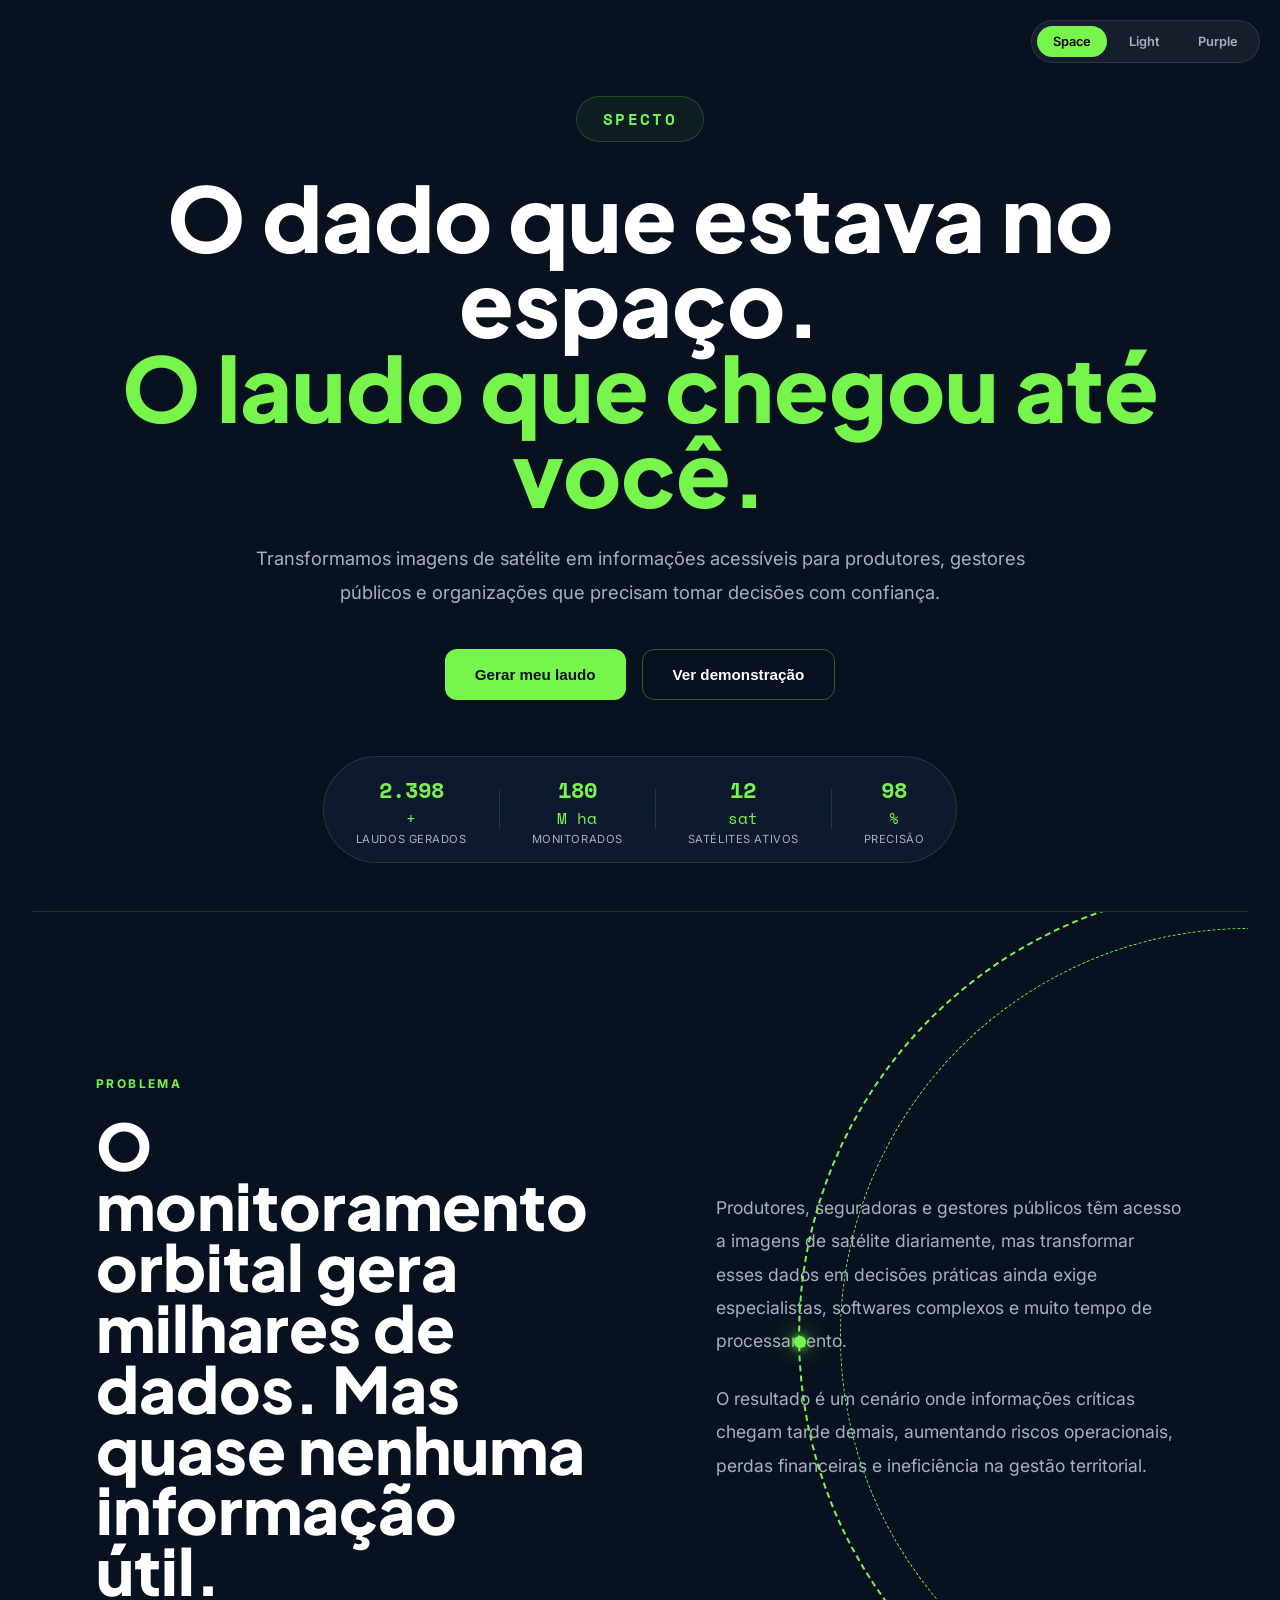
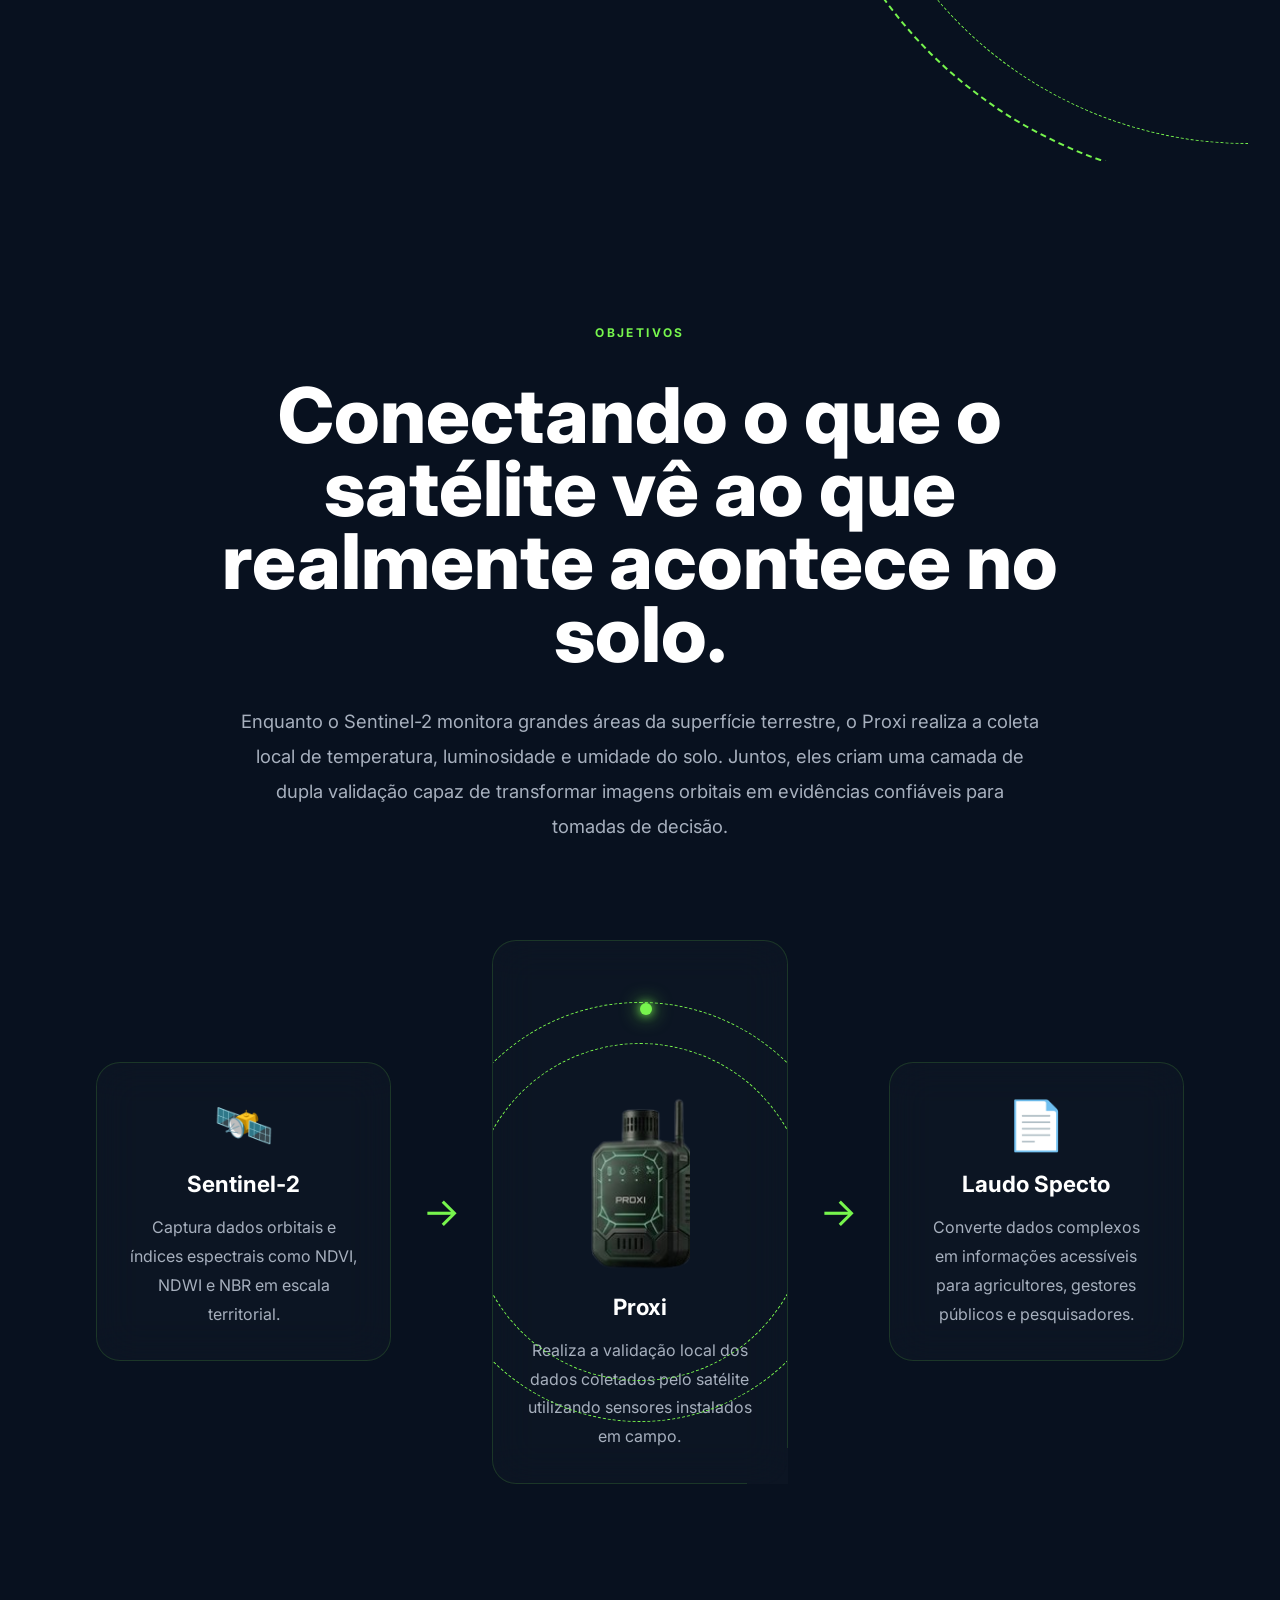
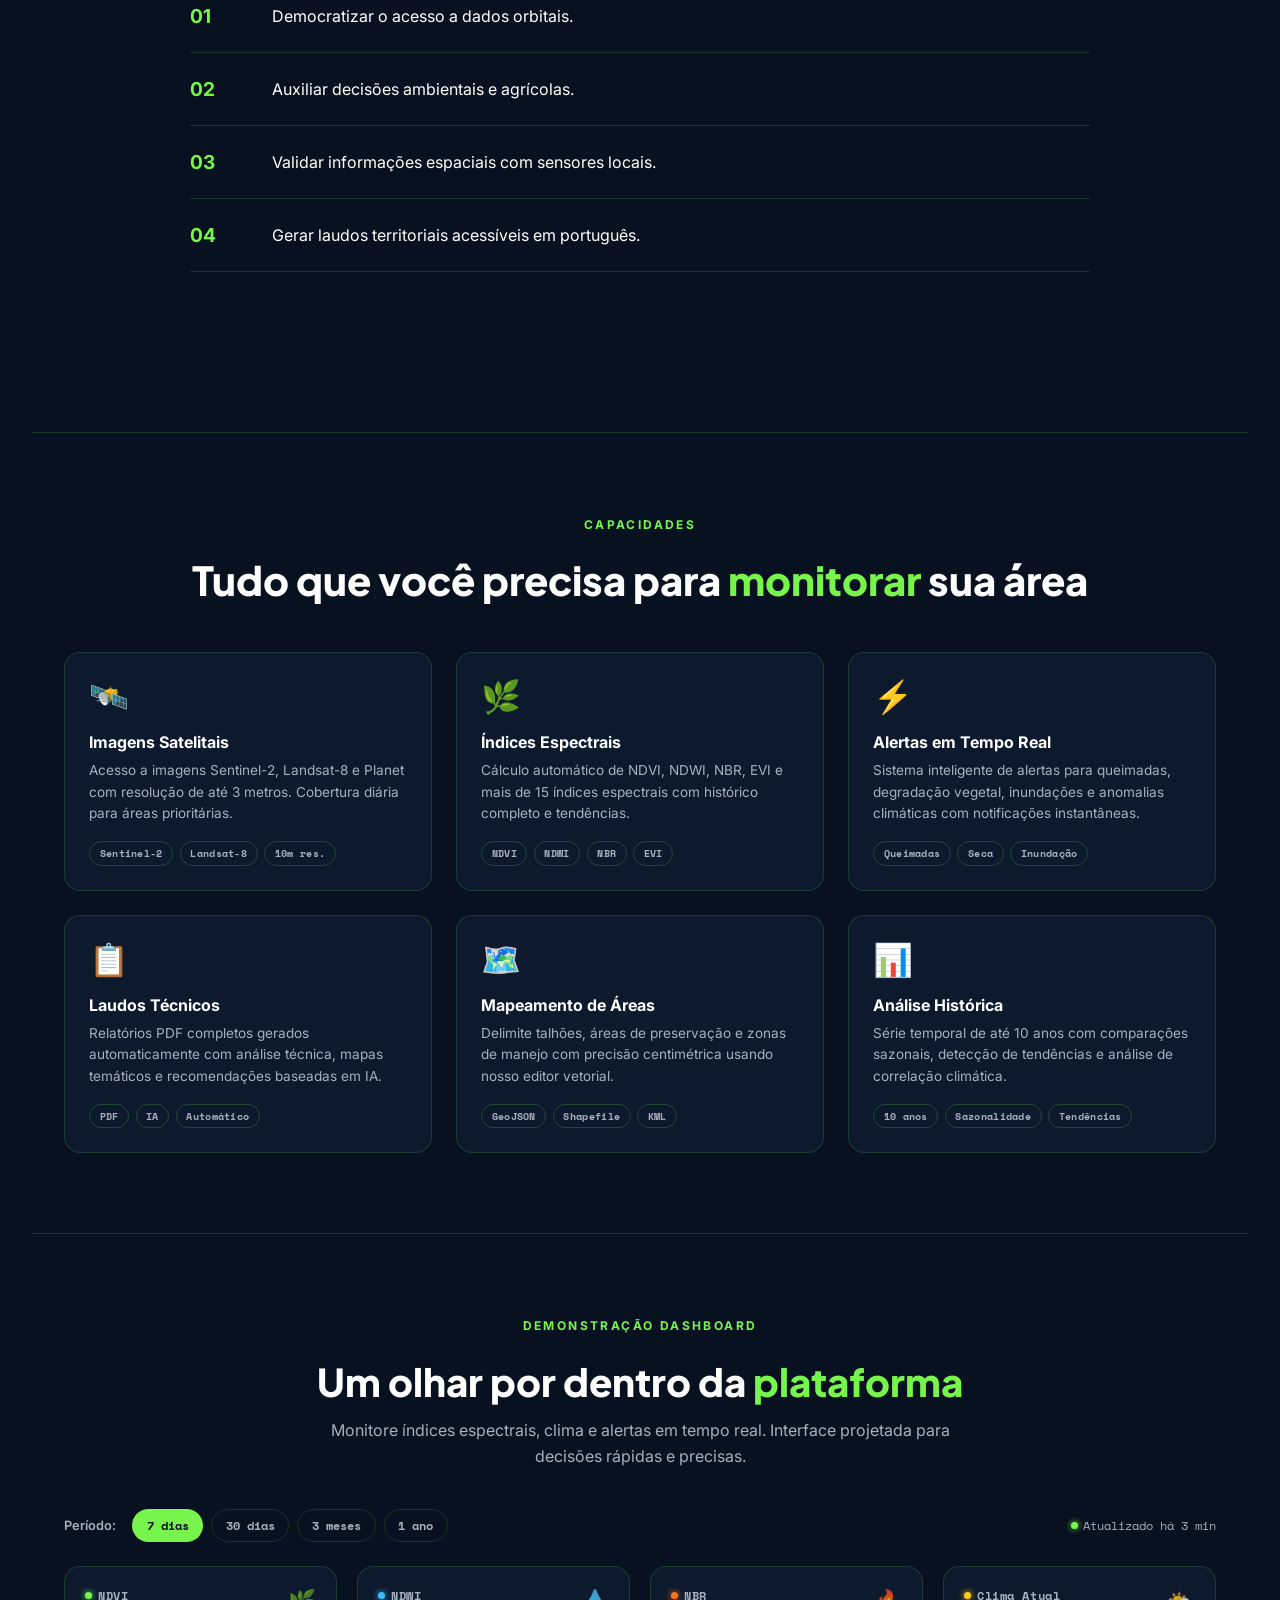
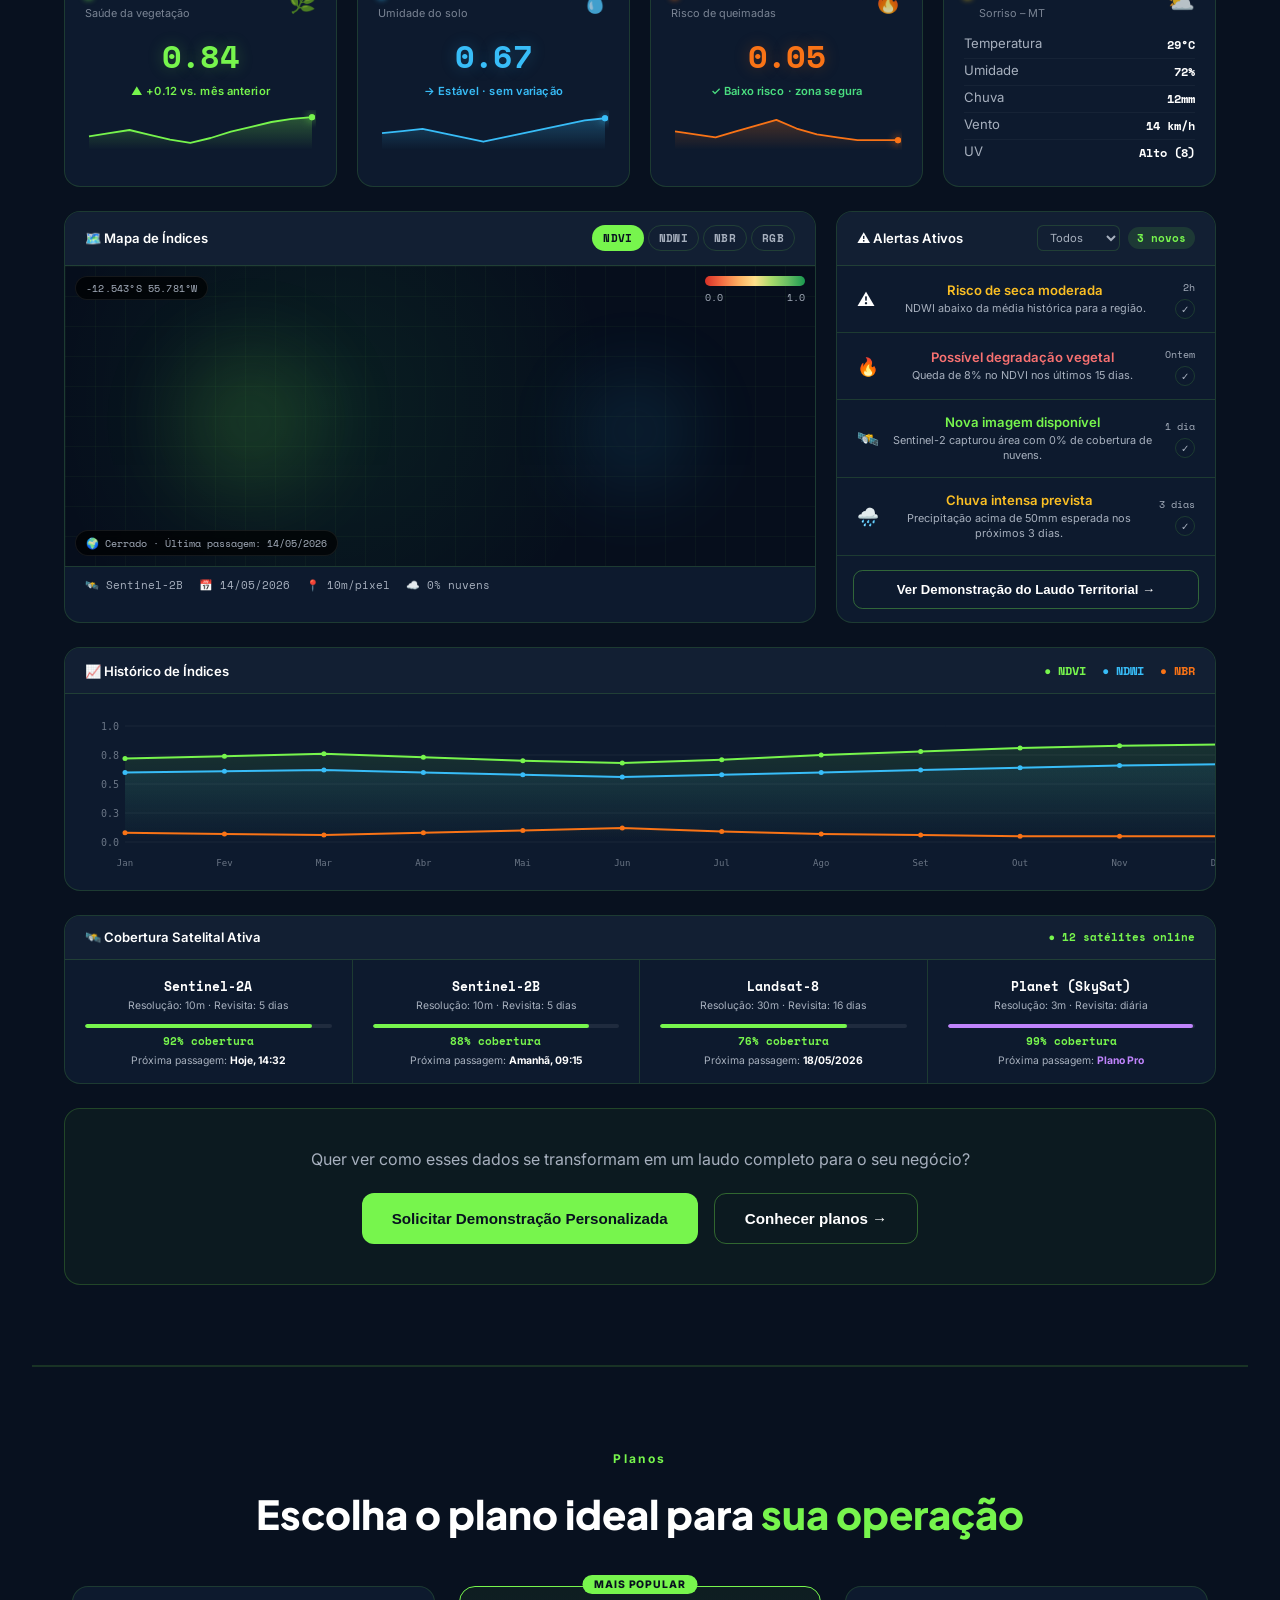
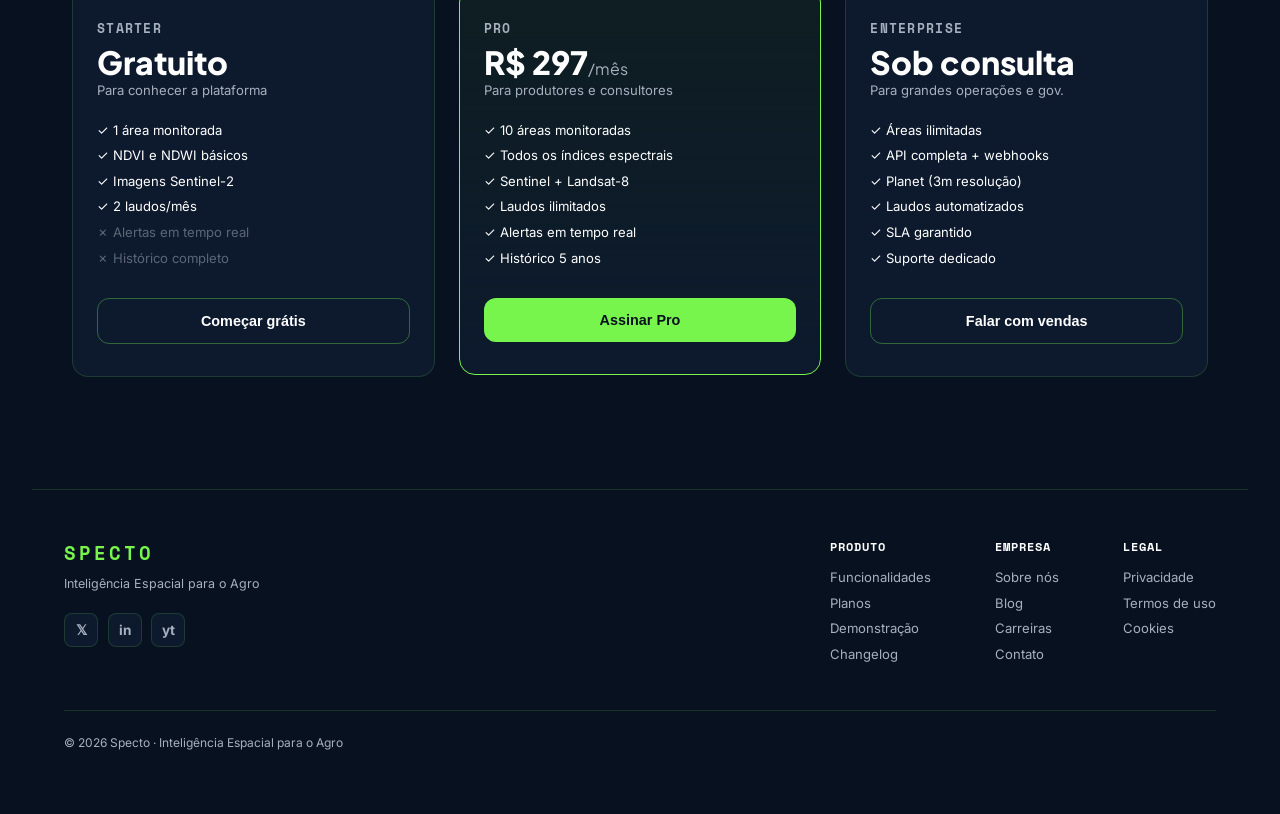
==== commit 7e2e7f5d: "feature: Seção de problema e objetivos foram feitos" ====
--- a/index.html
+++ b/index.html
@@ -6,7 +6,7 @@
     <link rel="preconnect" href="https://fonts.googleapis.com">
     <link rel="preconnect" href="https://fonts.gstatic.com" crossorigin>
     <link href="https://fonts.googleapis.com/css2?family=Inter:opsz,wght@14..32,400;14..32,500;14..32,600;14..32,700&family=Space+Mono:wght@400;700&family=Plus+Jakarta+Sans:wght@400;500;600;700;800&display=swap" rel="stylesheet">
-    <link rel="stylesheet" href="/Specto/assets/css/style.css">
+    <link rel="stylesheet" href="assets/css/style.css">
     <title>Specto - Inteligência Espacial para o Agro</title>
 </head>
 <body class="tema1">
@@ -68,11 +68,114 @@
                 </div>
             </div>
         </div>
+        <section class="problemas-section" id="problems">
+            <div class="problemas-orbit"></div>
+
+            <div class="problemas-container">
+                <div class="problemas-left">
+                    <span class="problemas-tag">PROBLEMA</span>
+
+                    <h2 class="problemas-title">
+                        O monitoramento orbital gera milhares de dados.
+                        Mas quase nenhuma informação útil.
+                    </h2>
+                </div>
+
+                <div class="problemas-right">
+                    <p>
+                        Produtores, seguradoras e gestores públicos têm acesso
+                        a imagens de satélite diariamente, mas transformar esses
+                        dados em decisões práticas ainda exige especialistas,
+                        softwares complexos e muito tempo de processamento.
+                    </p>
+
+                    <p>
+                        O resultado é um cenário onde informações críticas
+                        chegam tarde demais, aumentando riscos operacionais,
+                        perdas financeiras e ineficiência na gestão territorial.
+                    </p>
+                </div>
+            </div>
+        </section>
+        <section class="objetivos-section" id="objetivos">
+            <div class="objetivos-container">
+                <span class="section-tag">OBJETIVOS</span>
+                <h2 class="objetivos-title">
+                    Conectando o que o satélite vê ao que realmente acontece no solo.
+                </h2>
+                <p class="objetivos-description">
+                    Enquanto o Sentinel-2 monitora grandes áreas da superfície terrestre,
+                    o Proxi realiza a coleta local de temperatura, luminosidade e umidade
+                    do solo. Juntos, eles criam uma camada de dupla validação capaz de
+                    transformar imagens orbitais em evidências confiáveis para tomadas
+                    de decisão.
+                </p>
+                <div class="specto-flow">
+                    <div class="flow-card">
+                        <div class="flow-icon">
+                            🛰️
+                        </div>
+                        <h3>Sentinel-2</h3>
+                        <p>
+                            Captura dados orbitais e índices espectrais como NDVI,
+                            NDWI e NBR em escala territorial.
+                        </p>
+                    </div>
+                    <div class="flow-arrow">
+                        →
+                    </div>
+                    <div class="flow-card flow-card-proxi">
+                        <div class="proxi-orbit"></div>
+                        <div class="proxi-device">
+                            <img src="assets/img/proxi.png" 
+                            alt="Dispositivo Proxi utilizado para validar dados orbitais através da coleta local de temperatura, luminosidade e umidade do solo.">
+                        </div>
+
+                        <h3>Proxi</h3>
+                        <p>
+                            Realiza a validação local dos dados coletados pelo satélite
+                            utilizando sensores instalados em campo.
+                        </p>
+                    </div>
+                    <div class="flow-arrow">
+                        →
+                    </div>
+                    <div class="flow-card">
+                        <div class="flow-icon">
+                            📄
+                        </div>
+                        <h3>Laudo Specto</h3>
+                        <p>
+                            Converte dados complexos em informações acessíveis para
+                            agricultores, gestores públicos e pesquisadores.
+                        </p>
+                    </div>
+                </div>
+                <div class="objetivos-list">
+                    <div class="objetivo-item">
+                        <span>01</span>
+                        <p>Democratizar o acesso a dados orbitais.</p>
+                    </div>
+                    <div class="objetivo-item">
+                        <span>02</span>
+                        <p>Auxiliar decisões ambientais e agrícolas.</p>
+                    </div>
+                    <div class="objetivo-item">
+                        <span>03</span>
+                        <p>Validar informações espaciais com sensores locais.</p>
+                    </div>
+                    <div class="objetivo-item">
+                        <span>04</span>
+                        <p>Gerar laudos territoriais acessíveis em português.</p>
+                    </div>
+                </div>
+            </div>
+        </section>
 
         <!-- Seção de Features -->
         <section class="features-section" id="features">
             <div class="features-container">
-                <div class="section-tag reveal-up">Capacidades</div>
+                <div class="section-tag reveal-up">CAPACIDADES</div>
                 <h2 class="section-title reveal-up">Tudo que você precisa para <span class="highlight-text">monitorar</span> sua área</h2>
                 <div class="features-grid">
                     <div class="feature-card reveal-up" style="animation-delay:0.05s">
@@ -144,7 +247,7 @@
         <section class="demo-section" id="dashboard-demo">
             <div class="container demo-container">
                 <div class="demo-header">
-                    <span class="demo-badge reveal-fade">Demonstração ao Vivo</span>
+                    <span class="section-tag">DEMONSTRAÇÃO DASHBOARD</span>
                     <h2 class="demo-title reveal-up">Um olhar por dentro da <span class="highlight-text">plataforma</span></h2>
                     <p class="demo-subtitle reveal-up">Monitore índices espectrais, clima e alertas em tempo real. Interface projetada para decisões rápidas e precisas.</p>
                 </div>
@@ -481,7 +584,6 @@
             </div>
             <div class="footer-bottom">
                 <div class="footer-copy">© 2026 Specto · Inteligência Espacial para o Agro</div>
-                <div class="footer-made">Feito com 🌱 para o campo brasileiro</div>
             </div>
         </footer>
     </main>
@@ -583,6 +685,6 @@
         </div>
     </div>
 
-    <script src="/Specto/assets/scripts/script.js"></script>
+    <script src="assets/scripts/script.js"></script>
 </body>
 </html>
--- a/assets/css/style.css
+++ b/assets/css/style.css
@@ -0,0 +1,2246 @@
+/* ============================================
+   VARIÁVEIS DE COR E TEMAS
+   ============================================ */
+
+:root {
+    --bg-color: #08111f;
+    --bg-card: #0d1a2e;
+    --bg-elevated: #121f33;
+    --text-primary: #ffffff;
+    --text-secondary: #a7b0be;
+    --text-highlight: #77f54d;
+    --button-primary-bg: #77f54d;
+    --button-primary-text: #08111f;
+    --button-secondary-border: rgba(119, 245, 77, 0.35);
+    --button-secondary-text: #ffffff;
+    --pill-border: rgba(119, 245, 77, 0.20);
+    --card-border: rgba(119, 245, 77, 0.15);
+    --transition-speed: 0.3s;
+    --shadow-card: 0 4px 24px rgba(0,0,0,0.3);
+    --radius-card: 1rem;
+    --radius-pill: 999px;
+}
+
+body.tema1 {
+    --bg-color: #08111f;
+    --bg-card: #0d1a2e;
+    --bg-elevated: #121f33;
+    --text-primary: #ffffff;
+    --text-secondary: #a7b0be;
+    --text-highlight: #77f54d;
+    --button-primary-bg: #77f54d;
+    --button-primary-text: #08111f;
+    --button-secondary-border: rgba(119, 245, 77, 0.35);
+    --button-secondary-text: #ffffff;
+    --pill-border: rgba(119, 245, 77, 0.20);
+    --card-border: rgba(119, 245, 77, 0.15);
+}
+
+body.tema2 {
+    --bg-color: #f5f7fa;
+    --bg-card: #ffffff;
+    --bg-elevated: #eef1f5;
+    --text-primary: #111827;
+    --text-secondary: #6b7280;
+    --text-highlight: #0055d4;
+    --button-primary-bg: #0055d4;
+    --button-primary-text: #ffffff;
+    --button-secondary-border: #0055d4;
+    --button-secondary-text: #0055d4;
+    --pill-border: rgba(0, 85, 212, 0.25);
+    --card-border: rgba(0, 85, 212, 0.15);
+    --shadow-card: 0 4px 24px rgba(0,0,0,0.08);
+}
+
+body.tema3 {
+    --bg-color: #120826;
+    --bg-card: #1c0f35;
+    --bg-elevated: #231244;
+    --text-primary: #ffffff;
+    --text-secondary: #c4b8d8;
+    --text-highlight: #c084fc;
+    --button-primary-bg: #c084fc;
+    --button-primary-text: #120826;
+    --button-secondary-border: rgba(192, 132, 252, 0.4);
+    --button-secondary-text: #ffffff;
+    --pill-border: rgba(192, 132, 252, 0.25);
+    --card-border: rgba(192, 132, 252, 0.15);
+}
+
+/* ============================================
+   RESET E BASE
+   ============================================ */
+
+* {
+    margin: 0;
+    padding: 0;
+    box-sizing: border-box;
+}
+
+html {
+    scroll-behavior: smooth;
+}
+
+body {
+    font-family: "Inter", sans-serif;
+    background: var(--bg-color);
+    color: var(--text-primary);
+    transition: background-color var(--transition-speed), color var(--transition-speed);
+    min-height: 100vh;
+    overflow-x: hidden;
+}
+
+main {
+    max-width: 1400px;
+    margin: 0 auto;
+    padding: 2rem;
+}
+
+/* ============================================
+   SCROLL PROGRESS BAR
+   ============================================ */
+
+.scroll-progress {
+    position: fixed;
+    top: 0;
+    left: 0;
+    height: 2px;
+    background: var(--text-highlight);
+    width: 0%;
+    z-index: 9999;
+    transition: width 0.1s linear;
+    box-shadow: 0 0 8px var(--text-highlight);
+}
+
+/* ============================================
+   SELETOR DE TEMAS
+   ============================================ */
+
+.theme-switcher {
+    position: fixed;
+    top: 20px;
+    right: 20px;
+    display: flex;
+    gap: 6px;
+    padding: 5px;
+    background: rgba(255,255,255,.06);
+    backdrop-filter: blur(12px);
+    border: 1px solid rgba(255,255,255,.1);
+    border-radius: 999px;
+    z-index: 1000;
+}
+
+.theme-switcher input {
+    display: none;
+}
+
+.theme-switcher label {
+    padding: 8px 16px;
+    border-radius: 999px;
+    cursor: pointer;
+    color: var(--text-secondary);
+    font-size: 0.8rem;
+    font-weight: 600;
+    transition: all 0.2s;
+    user-select: none;
+}
+
+.theme-switcher label:hover {
+    color: var(--text-primary);
+    background: rgba(255,255,255,0.06);
+}
+
+.theme-switcher input:checked + label {
+    background: var(--text-highlight);
+    color: #000;
+}
+
+/* ============================================
+   TOAST NOTIFICATIONS
+   ============================================ */
+
+.toast-container {
+    position: fixed;
+    bottom: 24px;
+    right: 24px;
+    display: flex;
+    flex-direction: column;
+    gap: 10px;
+    z-index: 9999;
+    pointer-events: none;
+}
+
+.toast {
+    background: var(--bg-card);
+    border: 1px solid var(--card-border);
+    border-radius: 0.75rem;
+    padding: 0.85rem 1.25rem;
+    font-size: 0.85rem;
+    color: var(--text-primary);
+    box-shadow: 0 8px 24px rgba(0,0,0,0.3);
+    pointer-events: all;
+    animation: toastIn 0.3s ease forwards;
+    display: flex;
+    align-items: center;
+    gap: 0.5rem;
+    max-width: 320px;
+    min-width: 200px;
+}
+
+.toast.success { border-left: 3px solid var(--text-highlight); }
+.toast.error   { border-left: 3px solid #f87171; }
+.toast.info    { border-left: 3px solid #38bdf8; }
+.toast.warning { border-left: 3px solid #facc15; }
+
+.toast.removing {
+    animation: toastOut 0.3s ease forwards;
+}
+
+@keyframes toastIn {
+    from { opacity: 0; transform: translateX(60px); }
+    to   { opacity: 1; transform: translateX(0); }
+}
+
+@keyframes toastOut {
+    from { opacity: 1; transform: translateX(0); }
+    to   { opacity: 0; transform: translateX(60px); }
+}
+
+/* ============================================
+   REVEAL ANIMATIONS
+   ============================================ */
+
+.reveal-fade {
+    opacity: 0;
+    animation: revealFade 0.7s ease forwards;
+}
+
+.reveal-up {
+    opacity: 0;
+    transform: translateY(24px);
+    animation: revealUp 0.6s ease forwards;
+}
+
+@keyframes revealFade {
+    from { opacity: 0; }
+    to   { opacity: 1; }
+}
+
+@keyframes revealUp {
+    from { opacity: 0; transform: translateY(24px); }
+    to   { opacity: 1; transform: translateY(0); }
+}
+
+/* Para elementos fora da viewport — só animam quando entram na tela */
+.reveal-up.hidden,
+.reveal-fade.hidden {
+    animation: none;
+    opacity: 0;
+    transform: translateY(24px);
+}
+
+.reveal-up.visible {
+    animation: revealUp 0.6s ease forwards;
+}
+
+.reveal-fade.visible {
+    animation: revealFade 0.6s ease forwards;
+}
+
+/* ============================================
+   HERO SECTION
+   ============================================ */
+
+.container {
+    width: 100%;
+    text-align: center;
+}
+
+.hero {
+    min-height: 80vh;
+    display: flex;
+    flex-direction: column;
+    justify-content: center;
+    align-items: center;
+    padding: 4rem 0 3rem;
+}
+
+.title-i {
+    display: inline-flex;
+    align-items: center;
+    justify-content: center;
+    padding: 10px 26px;
+    border: 1px solid var(--pill-border);
+    border-radius: 999px;
+    font-family: "Space Mono", monospace;
+    font-size: 1rem;
+    font-weight: 700;
+    letter-spacing: 0.15em;
+    color: var(--text-highlight);
+    margin-bottom: 2rem;
+    background: rgba(119, 245, 77, 0.05);
+}
+
+.subtitle-i,
+.subtitle2-i {
+    font-family: "Plus Jakarta Sans", sans-serif;
+    font-weight: 800;
+    font-size: clamp(3.5rem, 7vw, 6.5rem);
+    line-height: 0.95;
+    margin: 0;
+}
+
+.subtitle-i { color: var(--text-primary); }
+.subtitle2-i { color: var(--text-highlight); margin-bottom: 1.75rem; }
+
+.description {
+    max-width: 800px;
+    margin: 0 auto 2.5rem auto;
+    color: var(--text-secondary);
+    font-size: 1.15rem;
+    line-height: 1.8;
+}
+
+.buttons {
+    display: flex;
+    justify-content: center;
+    gap: 1rem;
+    flex-wrap: wrap;
+    margin-bottom: 3.5rem;
+}
+
+/* Hero Stats */
+.hero-stats {
+    display: flex;
+    align-items: center;
+    gap: 0;
+    background: var(--bg-card);
+    border: 1px solid var(--card-border);
+    border-radius: var(--radius-pill);
+    padding: 0;
+    overflow: hidden;
+}
+
+.hero-stat {
+    display: flex;
+    flex-direction: column;
+    align-items: center;
+    padding: 1rem 2rem;
+}
+
+.hero-stat-value {
+    font-family: "Space Mono", monospace;
+    font-size: 1.4rem;
+    font-weight: 700;
+    color: var(--text-highlight);
+}
+
+.hero-stat-suffix {
+    font-family: "Space Mono", monospace;
+    font-size: 1rem;
+    color: var(--text-highlight);
+}
+
+.hero-stat-label {
+    font-size: 0.7rem;
+    color: var(--text-secondary);
+    text-transform: uppercase;
+    letter-spacing: 0.05em;
+    margin-top: 2px;
+}
+
+.hero-stat-divider {
+    width: 1px;
+    height: 40px;
+    background: var(--card-border);
+    flex-shrink: 0;
+}
+
+/* ============================================
+   BUTTONS
+   ============================================ */
+
+.btn-primary,
+.btn-secondary {
+    border: none;
+    padding: 16px 30px;
+    border-radius: 12px;
+    cursor: pointer;
+    font-size: 0.95rem;
+    font-weight: 600;
+    transition: all 0.2s;
+    position: relative;
+    overflow: hidden;
+    display: inline-flex;
+    align-items: center;
+    gap: 0.5rem;
+}
+
+.btn-primary {
+    background: var(--button-primary-bg);
+    color: var(--button-primary-text);
+}
+
+.btn-primary:hover {
+    transform: translateY(-2px);
+    box-shadow: 0 8px 20px rgba(119, 245, 77, 0.25);
+    filter: brightness(1.08);
+}
+
+.btn-primary:active {
+    transform: translateY(0);
+}
+
+.btn-secondary {
+    background: transparent;
+    color: var(--button-secondary-text);
+    border: 1px solid var(--button-secondary-border);
+}
+
+.btn-secondary:hover {
+    transform: translateY(-2px);
+    background: rgba(255,255,255,0.04);
+    border-color: var(--text-highlight);
+    color: var(--text-highlight);
+}
+
+.btn-secondary:active {
+    transform: translateY(0);
+}
+
+/* Ripple effect */
+.btn-primary::after,
+.btn-secondary::after {
+    content: '';
+    position: absolute;
+    inset: 0;
+    background: rgba(255,255,255,0.15);
+    border-radius: inherit;
+    opacity: 0;
+    transform: scale(0);
+    transition: transform 0.4s ease, opacity 0.4s ease;
+}
+
+.btn-primary:active::after,
+.btn-secondary:active::after {
+    opacity: 1;
+    transform: scale(1);
+    transition: none;
+}
+
+/* ============================================
+   PROBLEMAS SECTION
+============================================ */
+
+.problemas-section {
+    position: relative;
+    overflow: hidden;
+    padding: 10rem 0;
+    border-top: 1px solid var(--card-border);
+}
+
+.problemas-container {
+    max-width: 1400px;
+    margin: 0 auto;
+    padding: 0 4rem;
+
+    display: grid;
+    grid-template-columns: 1fr 1fr;
+    gap: 8rem;
+    align-items: center;
+
+    text-align: left;
+}
+
+.problemas-left {
+    max-width: 650px;
+}
+
+.problemas-tag {
+    display: inline-block;
+    margin-bottom: 1.5rem;
+
+    font-size: .75rem;
+    font-weight: 700;
+    letter-spacing: .2em;
+
+    color: var(--text-highlight);
+}
+
+.problemas-title {
+    font-family: "Plus Jakarta Sans", sans-serif;
+    font-size: clamp(3rem, 5vw, 5rem);
+    line-height: .95;
+    font-weight: 800;
+
+    color: var(--text-primary);
+}
+
+.problemas-right {
+    max-width: 520px;
+}
+
+.problemas-right p {
+    color: var(--text-secondary);
+    font-size: 1.1rem;
+    line-height: 1.9;
+}
+
+.problemas-right p + p {
+    margin-top: 1.5rem;
+}
+
+.problemas-orbit {
+    position: absolute;
+    width: 900px;
+    height: 900px;
+    right: -450px;
+    top: 50%;
+    transform: translateY(-50%);
+    border-radius: 50%;
+    border: 2px dashed var(--text-highlight);
+    animation: orbitRotate 40s linear infinite;
+    pointer-events: none;
+}
+
+.problemas-orbit::before {
+    content: "";
+    position: absolute;
+    inset: 40px;
+    border-radius: 50%;
+    border: 1px dashed var(--text-highlight);
+    animation: orbitRotateReverse 30s linear infinite;
+}
+
+.problemas-orbit::after {
+    content: "";
+    position: absolute;
+    top: 50%;
+    left: -6px;
+    width: 12px;
+    height: 12px;
+    border-radius: 50%;
+    background: var(--text-highlight);
+    box-shadow:
+        0 0 10px var(--text-highlight),
+        0 0 25px var(--text-highlight);
+}
+
+@keyframes orbitRotate {
+    from {
+        transform: translateY(-50%) rotate(0deg);
+    }
+    to {
+        transform: translateY(-50%) rotate(360deg);
+    }
+}
+
+@keyframes orbitRotateReverse {
+    from {
+        transform: rotate(360deg);
+    }
+    to {
+        transform: rotate(0deg);
+    }
+}
+
+/* ==========================================
+   OBJETIVOS
+========================================== */
+
+.objetivos-section {
+    position: relative;
+    padding: 10rem 0;
+    overflow: hidden;
+}
+
+.objetivos-container {
+    max-width: 1400px;
+    margin: 0 auto;
+    padding: 0 4rem;
+    text-align: center;
+}
+
+.objetivos-title {
+    max-width: 900px;
+    margin: 1rem auto 2rem;
+
+    font-size: clamp(3rem, 6vw, 5rem);
+    line-height: .95;
+    font-weight: 800;
+}
+
+.objetivos-description {
+    max-width: 800px;
+    margin: 0 auto;
+
+    color: var(--text-secondary);
+    font-size: 1.15rem;
+    line-height: 1.9;
+}
+
+/* ==========================================
+   FLUXO
+========================================== */
+
+.specto-flow {
+    margin-top: 6rem;
+
+    display: flex;
+    justify-content: center;
+    align-items: center;
+    gap: 2rem;
+}
+
+.flow-card {
+    width: 320px;
+
+    padding: 2rem;
+
+    background: rgba(255,255,255,.02);
+
+    border: 1px solid var(--card-border);
+    border-radius: 24px;
+
+    backdrop-filter: blur(20px);
+
+    transition: .3s;
+}
+
+.flow-card:hover {
+    transform: translateY(-6px);
+}
+
+.flow-icon {
+    font-size: 3rem;
+    margin-bottom: 1rem;
+}
+
+.flow-card h3 {
+    margin-bottom: 1rem;
+    font-size: 1.4rem;
+}
+
+.flow-card p {
+    color: var(--text-secondary);
+    line-height: 1.8;
+}
+
+/* ==========================================
+   PROXI
+========================================== */
+
+.flow-card-proxi {
+    position: relative;
+    overflow: hidden;
+}
+
+/* Dispositivo */
+
+.proxi-device {
+    width: 100px;
+    height: 280px;
+
+    position: relative;
+    overflow: hidden;
+
+    margin: 1rem auto 1.5rem;
+    z-index: 2;
+}
+
+.proxi-device img {
+    position: absolute;
+
+    width: 680px; /* antes 260px */
+
+    top: 0;
+    left: -190px; /* reajusta após aumentar */
+
+}
+
+/* Órbitas */
+
+.proxi-orbit {
+    position: absolute;
+
+    width: 420px;
+    height: 420px;
+
+    top: 50%;
+    left: 50%;
+
+    transform: translate(-50%, -50%);
+
+    border-radius: 50%;
+    border: 1px dashed var(--text-highlight);
+
+    animation: orbit 25s linear infinite;
+}
+
+.proxi-orbit::before {
+    content: "";
+
+    position: absolute;
+    inset: 40px;
+
+    border-radius: 50%;
+    border: 1px dashed var(--text-highlight);
+}
+
+.proxi-orbit::after {
+    content: "";
+
+    position: absolute;
+
+    width: 12px;
+    height: 12px;
+
+    top: 0;
+    left: 50%;
+
+    border-radius: 50%;
+    background: var(--text-highlight);
+
+    box-shadow:
+        0 0 10px var(--text-highlight),
+        0 0 20px var(--text-highlight);
+}
+
+/* ==========================================
+   SETAS
+========================================== */
+
+.flow-arrow {
+    font-size: 2.5rem;
+    color: var(--text-highlight);
+}
+
+/* ==========================================
+   LISTA
+========================================== */
+
+.objetivos-list {
+    margin-top: 6rem;
+
+    max-width: 900px;
+    margin-left: auto;
+    margin-right: auto;
+}
+
+.objetivo-item {
+    display: flex;
+    align-items: center;
+    gap: 2rem;
+
+    padding: 1.5rem 0;
+
+    border-bottom: 1px solid var(--card-border);
+
+    text-align: left;
+}
+
+.objetivo-item span {
+    color: var(--text-highlight);
+
+    font-weight: 700;
+    font-size: 1.2rem;
+
+    min-width: 50px;
+}
+
+.objetivo-item p {
+    color: var(--text-primary);
+}
+
+/* ==========================================
+   ANIMAÇÕES
+========================================== */
+
+@keyframes orbit {
+
+    from {
+        transform: translate(-50%, -50%) rotate(0deg);
+    }
+
+    to {
+        transform: translate(-50%, -50%) rotate(360deg);
+    }
+
+}
+
+/* ==========================================
+   RESPONSIVO
+========================================== */
+
+@media (max-width: 1100px) {
+
+    .specto-flow {
+        flex-direction: column;
+    }
+
+    .flow-arrow {
+        transform: rotate(90deg);
+    }
+
+    .flow-card {
+        width: 100%;
+        max-width: 500px;
+    }
+
+}
+
+@media (max-width: 768px) {
+
+    .objetivos-container {
+        padding: 0 2rem;
+    }
+
+    .objetivos-title {
+        font-size: 3rem;
+    }
+
+}
+
+/* ============================================
+   FEATURES SECTION
+   ============================================ */
+
+.features-section {
+    padding: 5rem 0;
+    border-top: 1px solid var(--card-border);
+}
+
+.features-container {
+    max-width: 1400px;
+    margin: 0 auto;
+    padding: 0 2rem;
+    text-align: center;
+}
+
+.section-tag {
+    display: inline-block;
+    margin-bottom: 1.5rem;
+
+    font-size: .75rem;
+    font-weight: 700;
+    letter-spacing: .2em;
+
+    color: var(--text-highlight);
+}
+
+.section-title {
+    font-family: "Plus Jakarta Sans", sans-serif;
+    font-size: clamp(1.8rem, 4vw, 2.5rem);
+    font-weight: 800;
+    color: var(--text-primary);
+    margin-bottom: 3rem;
+    line-height: 1.2;
+}
+
+.features-grid {
+    display: grid;
+    grid-template-columns: repeat(3, 1fr);
+    gap: 1.5rem;
+    text-align: left;
+}
+
+.feature-card {
+    background: var(--bg-card);
+    border: 1px solid var(--card-border);
+    border-radius: var(--radius-card);
+    padding: 1.5rem;
+    transition: all 0.25s ease;
+    cursor: default;
+}
+
+.feature-card:hover {
+    transform: translateY(-5px);
+    border-color: var(--text-highlight);
+    box-shadow: 0 12px 32px rgba(0,0,0,0.25), 0 0 0 1px var(--pill-border);
+}
+
+.feature-icon {
+    font-size: 2rem;
+    margin-bottom: 1rem;
+    display: block;
+}
+
+.feature-title {
+    font-size: 1rem;
+    font-weight: 700;
+    color: var(--text-primary);
+    margin-bottom: 0.5rem;
+}
+
+.feature-desc {
+    font-size: 0.85rem;
+    color: var(--text-secondary);
+    line-height: 1.6;
+    margin-bottom: 1rem;
+}
+
+.feature-tags {
+    display: flex;
+    flex-wrap: wrap;
+    gap: 0.4rem;
+}
+
+.feature-tag {
+    font-size: 0.65rem;
+    font-weight: 600;
+    padding: 0.2rem 0.6rem;
+    border-radius: 999px;
+    border: 1px solid var(--pill-border);
+    color: var(--text-secondary);
+    font-family: "Space Mono", monospace;
+    letter-spacing: 0.03em;
+}
+
+/* ============================================
+   DEMO SECTION
+   ============================================ */
+
+.demo-section {
+    width: 100%;
+    background: var(--bg-color);
+    padding: 5rem 0;
+    border-top: 1px solid var(--card-border);
+    border-bottom: 1px solid var(--card-border);
+    transition: background var(--transition-speed);
+}
+
+.demo-container {
+    max-width: 1400px;
+    margin: 0 auto;
+    padding: 0 2rem;
+}
+
+.demo-header {
+    text-align: center;
+    margin-bottom: 2.5rem;
+}
+
+.demo-badge {
+    display: inline-block;
+    background: var(--text-highlight);
+    color: var(--button-primary-text);
+    font-size: 0.7rem;
+    font-weight: 700;
+    padding: 0.25rem 0.8rem;
+    border-radius: 999px;
+    letter-spacing: 0.5px;
+    margin-bottom: 1rem;
+    text-transform: uppercase;
+}
+
+.demo-title {
+    font-family: "Plus Jakarta Sans", sans-serif;
+    font-size: clamp(1.8rem, 4vw, 2.4rem);
+    font-weight: 800;
+    color: var(--text-primary);
+    margin-bottom: 0.75rem;
+}
+
+.highlight-text {
+    color: var(--text-highlight);
+}
+
+.demo-subtitle {
+    font-size: 1rem;
+    color: var(--text-secondary);
+    max-width: 650px;
+    margin: 0 auto;
+    line-height: 1.6;
+}
+
+/* Filter Bar */
+.demo-filter-bar {
+    display: flex;
+    align-items: center;
+    gap: 1rem;
+    margin-bottom: 1.5rem;
+    flex-wrap: wrap;
+}
+
+.filter-label {
+    font-size: 0.8rem;
+    color: var(--text-secondary);
+    font-weight: 600;
+}
+
+.filter-pills {
+    display: flex;
+    gap: 0.5rem;
+    flex-wrap: wrap;
+}
+
+.filter-pill {
+    background: transparent;
+    border: 1px solid var(--card-border);
+    color: var(--text-secondary);
+    padding: 0.35rem 0.85rem;
+    border-radius: 999px;
+    font-size: 0.78rem;
+    font-weight: 600;
+    cursor: pointer;
+    transition: all 0.2s;
+    font-family: "Space Mono", monospace;
+}
+
+.filter-pill:hover {
+    border-color: var(--text-highlight);
+    color: var(--text-highlight);
+}
+
+.filter-pill.active {
+    background: var(--text-highlight);
+    color: var(--button-primary-text);
+    border-color: transparent;
+}
+
+.filter-update {
+    margin-left: auto;
+    font-size: 0.72rem;
+    color: var(--text-secondary);
+    display: flex;
+    align-items: center;
+    gap: 5px;
+    font-family: "Space Mono", monospace;
+}
+
+.live-dot {
+    width: 7px;
+    height: 7px;
+    border-radius: 50%;
+    background: var(--text-highlight);
+    display: inline-block;
+    animation: pulse 2s infinite;
+    box-shadow: 0 0 6px var(--text-highlight);
+}
+
+@keyframes pulse {
+    0%, 100% { opacity: 1; transform: scale(1); }
+    50%       { opacity: 0.5; transform: scale(0.8); }
+}
+
+/* Cards */
+.demo-cards-row {
+    display: grid;
+    grid-template-columns: repeat(4, 1fr);
+    gap: 1.25rem;
+    margin-bottom: 1.5rem;
+}
+
+.demo-card {
+    background: var(--bg-card);
+    border: 1px solid var(--card-border);
+    border-radius: var(--radius-card);
+    padding: 1.25rem;
+    transition: all 0.2s ease;
+    position: relative;
+    cursor: default;
+}
+
+.demo-card:hover {
+    transform: translateY(-4px);
+    border-color: var(--text-highlight);
+    box-shadow: var(--shadow-card);
+}
+
+.demo-card:hover .demo-card-tooltip {
+    opacity: 1;
+    transform: translateY(0);
+}
+
+.demo-card-tooltip {
+    position: absolute;
+    bottom: calc(100% + 8px);
+    left: 50%;
+    transform: translateX(-50%) translateY(4px);
+    background: var(--bg-elevated);
+    border: 1px solid var(--card-border);
+    border-radius: 0.5rem;
+    padding: 0.4rem 0.75rem;
+    font-size: 0.68rem;
+    color: var(--text-secondary);
+    white-space: nowrap;
+    opacity: 0;
+    transition: all 0.2s;
+    pointer-events: none;
+    z-index: 10;
+    box-shadow: 0 4px 16px rgba(0,0,0,0.3);
+}
+
+.demo-card-header {
+    display: flex;
+    justify-content: space-between;
+    align-items: flex-start;
+    margin-bottom: 0.75rem;
+}
+
+.demo-card-label {
+    font-family: "Space Mono", monospace;
+    font-size: 0.72rem;
+    font-weight: 700;
+    letter-spacing: 0.05em;
+    color: var(--text-secondary);
+    display: flex;
+    align-items: center;
+    gap: 6px;
+}
+
+.demo-dot {
+    width: 7px;
+    height: 7px;
+    border-radius: 50%;
+    display: inline-block;
+    flex-shrink: 0;
+}
+
+.ndvi-dot { background: var(--text-highlight); box-shadow: 0 0 6px var(--text-highlight); }
+.ndwi-dot { background: #38bdf8; box-shadow: 0 0 6px #38bdf8; }
+.nbr-dot  { background: #f97316; box-shadow: 0 0 6px #f97316; }
+.clima-dot { background: #facc15; box-shadow: 0 0 6px #facc15; }
+
+.demo-card-sub {
+    font-size: 0.68rem;
+    color: var(--text-secondary);
+    opacity: 0.7;
+    margin-top: 2px;
+}
+
+.demo-icon-placeholder {
+    font-size: 1.4rem;
+    opacity: 0.8;
+}
+
+.demo-card-value {
+    font-family: "Space Mono", monospace;
+    font-size: 2rem;
+    font-weight: 700;
+    margin: 0.5rem 0 0.25rem;
+    letter-spacing: -0.02em;
+}
+
+.ndvi-value { color: var(--text-highlight); text-shadow: 0 0 16px rgba(119,245,77,0.25); }
+.ndwi-value { color: #38bdf8; text-shadow: 0 0 16px rgba(56,189,248,0.25); }
+.nbr-value  { color: #f97316; text-shadow: 0 0 16px rgba(249,115,22,0.25); }
+
+.demo-card-status {
+    font-size: 0.7rem;
+    font-weight: 600;
+    margin-bottom: 0.75rem;
+    letter-spacing: 0.01em;
+}
+
+.status-excelente { color: var(--text-highlight); }
+.status-estavel   { color: #38bdf8; }
+.status-seguro    { color: #4ade80; }
+
+.demo-mini-chart { width: 100%; height: 40px; margin-top: 0.25rem; }
+.demo-mini-chart canvas { width: 100% !important; height: 100% !important; display: block; }
+
+.demo-clima-details { margin-top: 0.25rem; }
+.clima-row {
+    display: flex;
+    justify-content: space-between;
+    font-size: 0.82rem;
+    padding: 0.22rem 0;
+    color: var(--text-secondary);
+    border-bottom: 1px solid rgba(255,255,255,0.04);
+}
+.clima-row:last-child { border-bottom: none; }
+.clima-row strong {
+    color: var(--text-primary);
+    font-family: "Space Mono", monospace;
+    font-size: 0.78rem;
+}
+
+/* Grid Mapa + Alertas */
+.demo-grid {
+    display: grid;
+    grid-template-columns: 1fr 380px;
+    gap: 1.25rem;
+    margin-bottom: 1.5rem;
+}
+
+.demo-map-panel, .demo-alerts-panel {
+    background: var(--bg-card);
+    border: 1px solid var(--card-border);
+    border-radius: var(--radius-card);
+    overflow: hidden;
+}
+
+.demo-panel-header {
+    display: flex;
+    justify-content: space-between;
+    align-items: center;
+    padding: 0.85rem 1.25rem;
+    background: var(--bg-elevated);
+    border-bottom: 1px solid var(--card-border);
+    font-weight: 600;
+    font-size: 0.82rem;
+    color: var(--text-primary);
+}
+
+/* Map layer controls */
+.map-layer-controls {
+    display: flex;
+    gap: 4px;
+}
+
+.map-layer-btn {
+    background: transparent;
+    border: 1px solid var(--card-border);
+    color: var(--text-secondary);
+    padding: 4px 10px;
+    border-radius: 999px;
+    font-size: 0.68rem;
+    font-weight: 700;
+    cursor: pointer;
+    transition: all 0.15s;
+    font-family: "Space Mono", monospace;
+    letter-spacing: 0.03em;
+}
+
+.map-layer-btn:hover { border-color: var(--text-highlight); color: var(--text-highlight); }
+.map-layer-btn.active { background: var(--text-highlight); color: var(--button-primary-text); border-color: transparent; }
+
+/* Mapa */
+.demo-map-placeholder {
+    position: relative;
+    height: 300px;
+    background: #060e1c;
+    background-image: 
+        linear-gradient(rgba(119,245,77,0.04) 1px, transparent 1px),
+        linear-gradient(90deg, rgba(119,245,77,0.04) 1px, transparent 1px);
+    background-size: 30px 30px;
+    overflow: hidden;
+    cursor: crosshair;
+}
+
+.map-grain {
+    position: absolute;
+    inset: 0;
+    background: radial-gradient(circle at 35% 45%, rgba(57,255,110,0.07) 0%, transparent 55%);
+    pointer-events: none;
+}
+
+.simulated-polygon {
+    position: absolute;
+    width: 220px;
+    height: 220px;
+    border-radius: 40% 60% 55% 45% / 50% 45% 55% 50%;
+    background: radial-gradient(circle, var(--text-highlight) 0%, transparent 70%);
+    opacity: 0.2;
+    top: 15%;
+    left: 10%;
+    filter: blur(35px);
+    transition: all 0.6s ease;
+}
+
+.simulated-polygon2 {
+    position: absolute;
+    width: 180px;
+    height: 180px;
+    border-radius: 60% 40% 45% 55% / 45% 55% 45% 55%;
+    background: radial-gradient(circle, #38bdf8 0%, transparent 70%);
+    opacity: 0.15;
+    bottom: 15%;
+    right: 12%;
+    filter: blur(35px);
+    transition: all 0.6s ease;
+}
+
+.map-legend {
+    position: absolute;
+    bottom: 10px;
+    left: 10px;
+    background: rgba(0,0,0,0.7);
+    backdrop-filter: blur(6px);
+    padding: 4px 10px;
+    border-radius: 999px;
+    font-size: 0.65rem;
+    font-family: "Space Mono", monospace;
+    color: var(--text-secondary);
+    z-index: 2;
+    border: 1px solid rgba(255,255,255,0.08);
+}
+
+.map-colorscale {
+    position: absolute;
+    top: 10px;
+    right: 10px;
+    z-index: 2;
+    display: flex;
+    flex-direction: column;
+    gap: 4px;
+    align-items: flex-end;
+}
+
+.colorscale-bar {
+    width: 100px;
+    height: 10px;
+    border-radius: 5px;
+    background: linear-gradient(90deg, #d73027, #f46d43, #fdae61, #fee08b, #a6d96a, #66bd63, #1a9850);
+}
+
+.colorscale-labels {
+    display: flex;
+    justify-content: space-between;
+    width: 100px;
+}
+
+.colorscale-labels span {
+    font-size: 0.6rem;
+    font-family: "Space Mono", monospace;
+    color: var(--text-secondary);
+}
+
+.map-coords {
+    position: absolute;
+    top: 10px;
+    left: 10px;
+    background: rgba(0,0,0,0.7);
+    backdrop-filter: blur(6px);
+    padding: 4px 10px;
+    border-radius: 999px;
+    font-size: 0.6rem;
+    font-family: "Space Mono", monospace;
+    color: var(--text-secondary);
+    z-index: 2;
+    border: 1px solid rgba(255,255,255,0.08);
+    letter-spacing: 0.02em;
+}
+
+.demo-map-footer {
+    padding: 0.65rem 1.25rem;
+    display: flex;
+    gap: 1rem;
+    border-top: 1px solid var(--card-border);
+    flex-wrap: wrap;
+}
+
+.map-tag {
+    font-size: 0.68rem;
+    color: var(--text-secondary);
+    font-family: "Space Mono", monospace;
+}
+
+/* Alertas */
+.alert-header-controls {
+    display: flex;
+    align-items: center;
+    gap: 0.5rem;
+}
+
+.alert-filter-select {
+    background: var(--bg-elevated);
+    border: 1px solid var(--card-border);
+    color: var(--text-secondary);
+    border-radius: 0.4rem;
+    padding: 4px 8px;
+    font-size: 0.7rem;
+    cursor: pointer;
+    outline: none;
+    font-family: "Inter", sans-serif;
+    transition: border-color 0.2s;
+}
+
+.alert-filter-select:hover { border-color: var(--text-highlight); }
+
+.alert-count {
+    font-size: 0.68rem;
+    background: rgba(119,245,77,0.12);
+    padding: 3px 9px;
+    border-radius: 999px;
+    color: var(--text-highlight);
+    font-weight: 700;
+    font-family: "Space Mono", monospace;
+}
+
+.demo-alert-list {
+    display: flex;
+    flex-direction: column;
+    max-height: 300px;
+    overflow-y: auto;
+}
+
+.demo-alert-list::-webkit-scrollbar { width: 3px; }
+.demo-alert-list::-webkit-scrollbar-track { background: transparent; }
+.demo-alert-list::-webkit-scrollbar-thumb { background: var(--card-border); border-radius: 2px; }
+
+.demo-alert-item {
+    display: flex;
+    gap: 0.75rem;
+    padding: 0.85rem 1.25rem;
+    border-bottom: 1px solid var(--card-border);
+    transition: all 0.2s;
+    align-items: center;
+}
+
+.demo-alert-item:hover { background: rgba(255,255,255,0.025); }
+
+.demo-alert-item.resolved {
+    opacity: 0.4;
+    text-decoration: line-through;
+}
+
+.alert-icon { font-size: 1.1rem; flex-shrink: 0; }
+
+.alert-content { flex: 1; min-width: 0; }
+
+.alert-title {
+    font-weight: 600;
+    font-size: 0.82rem;
+    margin-bottom: 0.2rem;
+    color: var(--text-primary);
+}
+
+.alert-desc {
+    font-size: 0.68rem;
+    color: var(--text-secondary);
+    line-height: 1.4;
+}
+
+.alert-actions {
+    display: flex;
+    flex-direction: column;
+    align-items: flex-end;
+    gap: 4px;
+    flex-shrink: 0;
+}
+
+.alert-time {
+    font-size: 0.62rem;
+    color: var(--text-secondary);
+    font-family: "Space Mono", monospace;
+    white-space: nowrap;
+}
+
+.alert-resolve-btn {
+    background: transparent;
+    border: 1px solid var(--card-border);
+    color: var(--text-secondary);
+    width: 20px;
+    height: 20px;
+    border-radius: 50%;
+    font-size: 0.65rem;
+    cursor: pointer;
+    transition: all 0.15s;
+    display: flex;
+    align-items: center;
+    justify-content: center;
+    flex-shrink: 0;
+}
+
+.alert-resolve-btn:hover {
+    background: var(--text-highlight);
+    border-color: transparent;
+    color: var(--button-primary-text);
+}
+
+.alert-warning .alert-title { color: #fbbf24; }
+.alert-danger .alert-title  { color: #f87171; }
+.alert-info .alert-title    { color: var(--text-highlight); }
+
+.demo-laudo-btn {
+    width: calc(100% - 2rem);
+    margin: 0.85rem 1rem;
+    background: transparent;
+    border: 1px solid var(--button-secondary-border);
+    color: var(--button-secondary-text);
+    padding: 0.7rem;
+    border-radius: 0.6rem;
+    font-weight: 600;
+    cursor: pointer;
+    transition: all 0.2s;
+    font-size: 0.82rem;
+}
+
+.demo-laudo-btn:hover {
+    background: var(--button-primary-bg);
+    color: var(--button-primary-text);
+    border-color: transparent;
+    transform: translateY(-1px);
+}
+
+/* Histórico panel */
+.demo-historico-panel {
+    background: var(--bg-card);
+    border: 1px solid var(--card-border);
+    border-radius: var(--radius-card);
+    overflow: hidden;
+    margin-bottom: 1.5rem;
+}
+
+.historico-legend {
+    display: flex;
+    gap: 1rem;
+    font-size: 0.72rem;
+    font-family: "Space Mono", monospace;
+}
+
+.hist-leg { color: var(--text-secondary); display: flex; align-items: center; gap: 4px; }
+.ndvi-leg { color: var(--text-highlight); }
+.ndwi-leg { color: #38bdf8; }
+.nbr-leg  { color: #f97316; }
+
+.historico-chart-wrap {
+    padding: 1rem 1.25rem;
+}
+
+/* Satélites */
+.satelites-section {
+    background: var(--bg-card);
+    border: 1px solid var(--card-border);
+    border-radius: var(--radius-card);
+    overflow: hidden;
+    margin-bottom: 1.5rem;
+}
+
+.satelites-header {
+    display: flex;
+    justify-content: space-between;
+    align-items: center;
+    padding: 0.85rem 1.25rem;
+    background: var(--bg-elevated);
+    border-bottom: 1px solid var(--card-border);
+    font-size: 0.82rem;
+    font-weight: 600;
+}
+
+.satelite-status-badge {
+    font-size: 0.68rem;
+    font-family: "Space Mono", monospace;
+    color: var(--text-highlight);
+    display: flex;
+    align-items: center;
+    gap: 4px;
+}
+
+.satelites-grid {
+    display: grid;
+    grid-template-columns: repeat(4, 1fr);
+    gap: 0;
+}
+
+.satelite-card {
+    padding: 1rem 1.25rem;
+    border-right: 1px solid var(--card-border);
+    transition: background 0.2s;
+}
+
+.satelite-card:last-child { border-right: none; }
+.satelite-card:hover { background: rgba(255,255,255,0.02); }
+
+.sat-name {
+    font-size: 0.82rem;
+    font-weight: 700;
+    margin-bottom: 0.2rem;
+    color: var(--text-primary);
+    font-family: "Space Mono", monospace;
+}
+
+.sat-info {
+    font-size: 0.65rem;
+    color: var(--text-secondary);
+    margin-bottom: 0.75rem;
+}
+
+.sat-bar {
+    height: 4px;
+    background: rgba(255,255,255,0.08);
+    border-radius: 2px;
+    overflow: hidden;
+    margin-bottom: 0.3rem;
+}
+
+.sat-bar-fill {
+    height: 100%;
+    border-radius: 2px;
+    background: var(--text-highlight);
+    transition: width 1s ease;
+}
+
+.sat-bar-premium { background: #c084fc; }
+
+.sat-coverage {
+    font-size: 0.68rem;
+    color: var(--text-highlight);
+    font-family: "Space Mono", monospace;
+    font-weight: 700;
+    margin-bottom: 0.3rem;
+}
+
+.sat-next {
+    font-size: 0.65rem;
+    color: var(--text-secondary);
+}
+
+.sat-next strong {
+    color: var(--text-primary);
+}
+
+.premium-tag {
+    color: #c084fc !important;
+    font-size: 0.65rem;
+}
+
+/* CTA */
+.demo-cta {
+    text-align: center;
+    background: rgba(119,245,77,0.04);
+    border-radius: var(--radius-card);
+    padding: 2.5rem 2rem;
+    border: 1px solid var(--pill-border);
+}
+
+.demo-cta p {
+    color: var(--text-secondary);
+    margin-bottom: 1.5rem;
+    font-size: 1rem;
+}
+
+.cta-buttons {
+    display: flex;
+    gap: 1rem;
+    justify-content: center;
+    flex-wrap: wrap;
+}
+
+/* ============================================
+   PLANOS
+   ============================================ */
+
+.planos-section {
+    padding: 5rem 0;
+    border-top: 1px solid var(--card-border);
+}
+
+.planos-container {
+    max-width: 1200px;
+    margin: 0 auto;
+    padding: 0 2rem;
+    text-align: center;
+}
+
+.planos-grid {
+    display: grid;
+    grid-template-columns: repeat(3, 1fr);
+    gap: 1.5rem;
+    text-align: left;
+    align-items: start;
+}
+
+.plano-card {
+    background: var(--bg-card);
+    border: 1px solid var(--card-border);
+    border-radius: var(--radius-card);
+    padding: 2rem 1.5rem;
+    transition: all 0.25s;
+    position: relative;
+}
+
+.plano-card:hover {
+    transform: translateY(-4px);
+    box-shadow: var(--shadow-card);
+}
+
+.plano-featured {
+    border-color: var(--text-highlight);
+    background: linear-gradient(180deg, rgba(119,245,77,0.06) 0%, var(--bg-card) 100%);
+}
+
+.plano-badge-destaque {
+    position: absolute;
+    top: -12px;
+    left: 50%;
+    transform: translateX(-50%);
+    background: var(--text-highlight);
+    color: var(--button-primary-text);
+    font-size: 0.65rem;
+    font-weight: 800;
+    padding: 3px 12px;
+    border-radius: 999px;
+    text-transform: uppercase;
+    letter-spacing: 0.08em;
+    white-space: nowrap;
+}
+
+.plano-name {
+    font-size: 0.8rem;
+    font-weight: 700;
+    color: var(--text-secondary);
+    text-transform: uppercase;
+    letter-spacing: 0.1em;
+    margin-bottom: 0.5rem;
+    font-family: "Space Mono", monospace;
+}
+
+.plano-price {
+    font-family: "Plus Jakarta Sans", sans-serif;
+    font-size: 2rem;
+    font-weight: 800;
+    color: var(--text-primary);
+    margin-bottom: 0.25rem;
+    line-height: 1;
+}
+
+.plano-price span {
+    font-size: 1rem;
+    font-weight: 400;
+    color: var(--text-secondary);
+}
+
+.plano-desc {
+    font-size: 0.82rem;
+    color: var(--text-secondary);
+    margin-bottom: 1.5rem;
+}
+
+.plano-features {
+    list-style: none;
+    margin-bottom: 2rem;
+    display: flex;
+    flex-direction: column;
+    gap: 0.6rem;
+}
+
+.plano-features li {
+    font-size: 0.82rem;
+    color: var(--text-primary);
+}
+
+.plano-features li.disabled {
+    color: var(--text-secondary);
+    opacity: 0.5;
+}
+
+.plano-btn {
+    width: 100%;
+    padding: 0.9rem;
+    border-radius: 0.75rem;
+    font-weight: 700;
+    font-size: 0.9rem;
+    cursor: pointer;
+    transition: all 0.2s;
+    border: none;
+}
+
+.plano-btn-primary {
+    background: var(--button-primary-bg);
+    color: var(--button-primary-text);
+}
+
+.plano-btn-primary:hover {
+    filter: brightness(1.08);
+    transform: translateY(-2px);
+}
+
+.plano-btn-secondary {
+    background: transparent;
+    border: 1px solid var(--button-secondary-border);
+    color: var(--button-secondary-text);
+}
+
+.plano-btn-secondary:hover {
+    background: rgba(255,255,255,0.04);
+    border-color: var(--text-highlight);
+    transform: translateY(-2px);
+}
+
+/* ============================================
+   FOOTER
+   ============================================ */
+
+.site-footer {
+    padding: 3rem 2rem 2rem;
+    border-top: 1px solid var(--card-border);
+    margin-top: 2rem;
+    max-width: 1400px;
+    margin: 2rem auto 0;
+}
+
+.footer-inner {
+    display: flex;
+    justify-content: space-between;
+    gap: 3rem;
+    margin-bottom: 3rem;
+}
+
+.footer-brand {
+    flex: 0 0 220px;
+}
+
+.footer-logo {
+    font-family: "Space Mono", monospace;
+    font-weight: 700;
+    letter-spacing: 3px;
+    font-size: 1.2rem;
+    color: var(--text-highlight);
+    margin-bottom: 0.5rem;
+}
+
+.footer-tagline {
+    font-size: 0.78rem;
+    color: var(--text-secondary);
+    margin-bottom: 1.25rem;
+    line-height: 1.4;
+}
+
+.footer-social {
+    display: flex;
+    gap: 0.6rem;
+}
+
+.social-link {
+    background: var(--bg-card);
+    border: 1px solid var(--card-border);
+    color: var(--text-secondary);
+    width: 34px;
+    height: 34px;
+    border-radius: 8px;
+    display: flex;
+    align-items: center;
+    justify-content: center;
+    font-size: 0.85rem;
+    text-decoration: none;
+    transition: all 0.2s;
+    font-weight: 700;
+}
+
+.social-link:hover {
+    border-color: var(--text-highlight);
+    color: var(--text-highlight);
+}
+
+.footer-links {
+    display: flex;
+    gap: 4rem;
+    flex-wrap: wrap;
+}
+
+.footer-col {
+    display: flex;
+    flex-direction: column;
+    gap: 0.6rem;
+}
+
+.footer-col-title {
+    font-size: 0.75rem;
+    font-weight: 700;
+    color: var(--text-primary);
+    text-transform: uppercase;
+    letter-spacing: 0.08em;
+    margin-bottom: 0.25rem;
+    font-family: "Space Mono", monospace;
+}
+
+.footer-link {
+    font-size: 0.82rem;
+    color: var(--text-secondary);
+    text-decoration: none;
+    transition: color 0.2s;
+}
+
+.footer-link:hover { color: var(--text-highlight); }
+
+.footer-bottom {
+    display: flex;
+    justify-content: space-between;
+    align-items: center;
+    padding-top: 1.5rem;
+    border-top: 1px solid var(--card-border);
+}
+
+.footer-copy {
+    font-size: 0.75rem;
+    color: var(--text-secondary);
+}
+
+.footer-made {
+    font-size: 0.75rem;
+    color: var(--text-secondary);
+}
+
+/* ============================================
+   MODAIS
+   ============================================ */
+
+.modal-overlay {
+    position: fixed;
+    inset: 0;
+    background: rgba(0,0,0,0.8);
+    backdrop-filter: blur(8px);
+    display: flex;
+    align-items: center;
+    justify-content: center;
+    z-index: 2000;
+    opacity: 0;
+    visibility: hidden;
+    transition: all 0.25s ease;
+    padding: 1rem;
+}
+
+.modal-overlay.open {
+    opacity: 1;
+    visibility: visible;
+}
+
+.modal-box {
+    background: var(--bg-card);
+    border: 1px solid var(--card-border);
+    border-radius: 1.25rem;
+    max-width: 560px;
+    width: 100%;
+    max-height: 88vh;
+    overflow-y: auto;
+    padding: 1.75rem;
+    box-shadow: 0 24px 48px rgba(0,0,0,0.5);
+    transform: translateY(16px) scale(0.98);
+    transition: all 0.25s ease;
+}
+
+.modal-overlay.open .modal-box {
+    transform: translateY(0) scale(1);
+}
+
+.modal-box::-webkit-scrollbar { width: 3px; }
+.modal-box::-webkit-scrollbar-thumb { background: var(--card-border); border-radius: 2px; }
+
+.modal-header {
+    display: flex;
+    justify-content: space-between;
+    align-items: flex-start;
+    margin-bottom: 1.25rem;
+}
+
+.modal-title {
+    font-size: 1.15rem;
+    font-weight: 700;
+    margin-bottom: 0.25rem;
+}
+
+.modal-sub {
+    font-size: 0.72rem;
+    color: var(--text-secondary);
+}
+
+.modal-close {
+    background: transparent;
+    border: 1px solid var(--card-border);
+    border-radius: 0.5rem;
+    width: 32px;
+    height: 32px;
+    cursor: pointer;
+    color: var(--text-secondary);
+    font-size: 0.9rem;
+    flex-shrink: 0;
+    transition: all 0.15s;
+    display: flex;
+    align-items: center;
+    justify-content: center;
+}
+
+.modal-close:hover {
+    border-color: var(--text-highlight);
+    color: var(--text-primary);
+}
+
+.modal-meta {
+    display: grid;
+    grid-template-columns: repeat(4, 1fr);
+    gap: 0.75rem;
+    background: var(--bg-elevated);
+    padding: 0.85rem;
+    border-radius: 0.75rem;
+    margin-bottom: 1.5rem;
+}
+
+.modal-meta div { display: flex; flex-direction: column; gap: 2px; }
+
+.meta-label {
+    font-size: 0.62rem;
+    color: var(--text-secondary);
+    text-transform: uppercase;
+    letter-spacing: 0.06em;
+    font-family: "Space Mono", monospace;
+}
+
+.meta-value {
+    font-size: 0.82rem;
+    font-weight: 600;
+    color: var(--text-primary);
+}
+
+.modal-indicadores { margin-bottom: 0.5rem; }
+
+.indicador {
+    margin-bottom: 1.1rem;
+}
+
+.indicador-header {
+    display: flex;
+    justify-content: space-between;
+    margin-bottom: 0.4rem;
+    font-size: 0.82rem;
+    color: var(--text-secondary);
+}
+
+.ind-ndvi { color: var(--text-highlight); font-family: "Space Mono", monospace; }
+.ind-ndwi { color: #38bdf8; font-family: "Space Mono", monospace; }
+.ind-nbr  { color: #f97316; font-family: "Space Mono", monospace; }
+
+.indicador-bar {
+    height: 7px;
+    background: rgba(255,255,255,0.07);
+    border-radius: 4px;
+    overflow: hidden;
+    margin-bottom: 0.35rem;
+}
+
+.indicador-fill {
+    height: 100%;
+    border-radius: 4px;
+    transition: width 1.2s cubic-bezier(0.23, 1, 0.32, 1);
+}
+
+.ndvi-fill { background: linear-gradient(90deg, rgba(119,245,77,0.5), var(--text-highlight)); }
+.ndwi-fill { background: linear-gradient(90deg, rgba(56,189,248,0.5), #38bdf8); }
+.nbr-fill  { background: linear-gradient(90deg, rgba(249,115,22,0.5), #f97316); }
+
+.indicador-status {
+    font-size: 0.68rem;
+    text-align: right;
+    color: var(--text-secondary);
+}
+
+.ind-status-excelente { color: var(--text-highlight); }
+.ind-status-estavel   { color: #38bdf8; }
+.ind-status-seguro    { color: #4ade80; }
+
+.modal-conclusao {
+    background: rgba(119,245,77,0.04);
+    border: 1px solid var(--pill-border);
+    border-radius: 0.75rem;
+    padding: 1rem;
+    margin: 1.25rem 0;
+}
+
+.modal-conclusao h4 {
+    font-size: 0.82rem;
+    color: var(--text-highlight);
+    margin-bottom: 0.5rem;
+}
+
+.modal-conclusao p {
+    font-size: 0.78rem;
+    color: var(--text-secondary);
+    line-height: 1.6;
+}
+
+.modal-footer {
+    display: flex;
+    justify-content: space-between;
+    align-items: center;
+    margin-top: 1.25rem;
+    padding-top: 1.25rem;
+    border-top: 1px solid var(--card-border);
+    font-size: 0.75rem;
+    color: var(--text-secondary);
+    flex-wrap: wrap;
+    gap: 0.75rem;
+}
+
+.modal-footer-actions {
+    display: flex;
+    gap: 0.75rem;
+}
+
+.btn-modal-download {
+    background: transparent;
+    border: 1px solid var(--card-border);
+    color: var(--text-primary);
+    padding: 0.5rem 1rem;
+    border-radius: 0.5rem;
+    cursor: pointer;
+    font-weight: 600;
+    font-size: 0.78rem;
+    transition: all 0.2s;
+}
+
+.btn-modal-download:hover {
+    border-color: var(--text-highlight);
+    color: var(--text-highlight);
+}
+
+.btn-modal-close {
+    background: var(--button-primary-bg);
+    color: var(--button-primary-text);
+    border: none;
+    padding: 0.5rem 1.25rem;
+    border-radius: 0.5rem;
+    cursor: pointer;
+    font-weight: 700;
+    font-size: 0.82rem;
+    transition: all 0.2s;
+}
+
+.btn-modal-close:hover {
+    filter: brightness(1.1);
+    transform: translateY(-1px);
+}
+
+/* Modal Contato */
+.modal-contato-box {
+    max-width: 480px;
+}
+
+.contato-form {
+    display: flex;
+    flex-direction: column;
+    gap: 1rem;
+}
+
+.form-group {
+    display: flex;
+    flex-direction: column;
+    gap: 0.35rem;
+}
+
+.form-label {
+    font-size: 0.78rem;
+    font-weight: 600;
+    color: var(--text-secondary);
+}
+
+.form-input {
+    background: var(--bg-elevated);
+    border: 1px solid var(--card-border);
+    color: var(--text-primary);
+    border-radius: 0.6rem;
+    padding: 0.65rem 0.9rem;
+    font-size: 0.85rem;
+    font-family: "Inter", sans-serif;
+    outline: none;
+    transition: border-color 0.2s;
+    width: 100%;
+}
+
+.form-input:focus {
+    border-color: var(--text-highlight);
+    box-shadow: 0 0 0 3px rgba(119,245,77,0.08);
+}
+
+.form-input.error {
+    border-color: #f87171;
+    box-shadow: 0 0 0 3px rgba(248,113,113,0.08);
+}
+
+.form-textarea {
+    resize: vertical;
+    min-height: 90px;
+}
+
+.form-error {
+    font-size: 0.68rem;
+    color: #f87171;
+    display: block;
+    min-height: 1em;
+}
+
+.form-submit-btn {
+    margin-top: 0.25rem;
+    width: 100%;
+    padding: 0.9rem;
+    font-size: 0.95rem;
+    justify-content: center;
+}
+
+/* ============================================
+   RESPONSIVIDADE
+   ============================================ */
+
+@media (max-width: 1200px) {
+    .features-grid {
+        grid-template-columns: repeat(2, 1fr);
+    }
+    .satelites-grid {
+        grid-template-columns: repeat(2, 1fr);
+    }
+    .satelite-card:nth-child(2) { border-right: none; }
+    .satelite-card:nth-child(1),
+    .satelite-card:nth-child(2) { border-bottom: 1px solid var(--card-border); }
+}
+
+@media (max-width: 1100px) {
+    .demo-cards-row {
+        grid-template-columns: repeat(2, 1fr);
+    }
+    .demo-grid {
+        grid-template-columns: 1fr;
+    }
+    .footer-inner {
+        flex-direction: column;
+        gap: 2rem;
+    }
+    .footer-brand { flex: unset; }
+}
+
+@media (max-width: 900px) {
+    .planos-grid {
+        grid-template-columns: 1fr;
+        max-width: 420px;
+        margin: 0 auto;
+    }
+}
+
+@media (max-width: 768px) {
+    main { padding: 1rem; }
+    
+    .subtitle-i, .subtitle2-i {
+        font-size: clamp(2.5rem, 9vw, 4rem);
+    }
+    
+    .description { font-size: 0.95rem; }
+    
+    .title-i { font-size: 0.85rem; padding: 8px 18px; }
+    
+    .buttons { flex-direction: column; align-items: center; }
+    
+    .btn-primary, .btn-secondary {
+        width: 100%;
+        max-width: 340px;
+        justify-content: center;
+    }
+
+    .hero-stats {
+        border-radius: 1rem;
+        flex-wrap: wrap;
+    }
+
+    .hero-stat-divider { display: none; }
+    .hero-stat { flex: 1 0 40%; }
+    
+    .demo-cards-row { grid-template-columns: 1fr; }
+    
+    .demo-container { padding: 0 1rem; }
+    
+    .features-grid { grid-template-columns: 1fr; }
+    
+    .modal-meta { grid-template-columns: repeat(2, 1fr); }
+    
+    .features-container, .planos-container { padding: 0 1rem; }
+    
+    .satelites-grid { grid-template-columns: 1fr 1fr; }
+    
+    .map-layer-controls { display: none; }
+    
+    .footer-links { gap: 2rem; }
+    
+    .footer-bottom { flex-direction: column; gap: 0.5rem; text-align: center; }
+    
+    .demo-filter-bar { gap: 0.5rem; }
+    .filter-update { display: none; }
+}
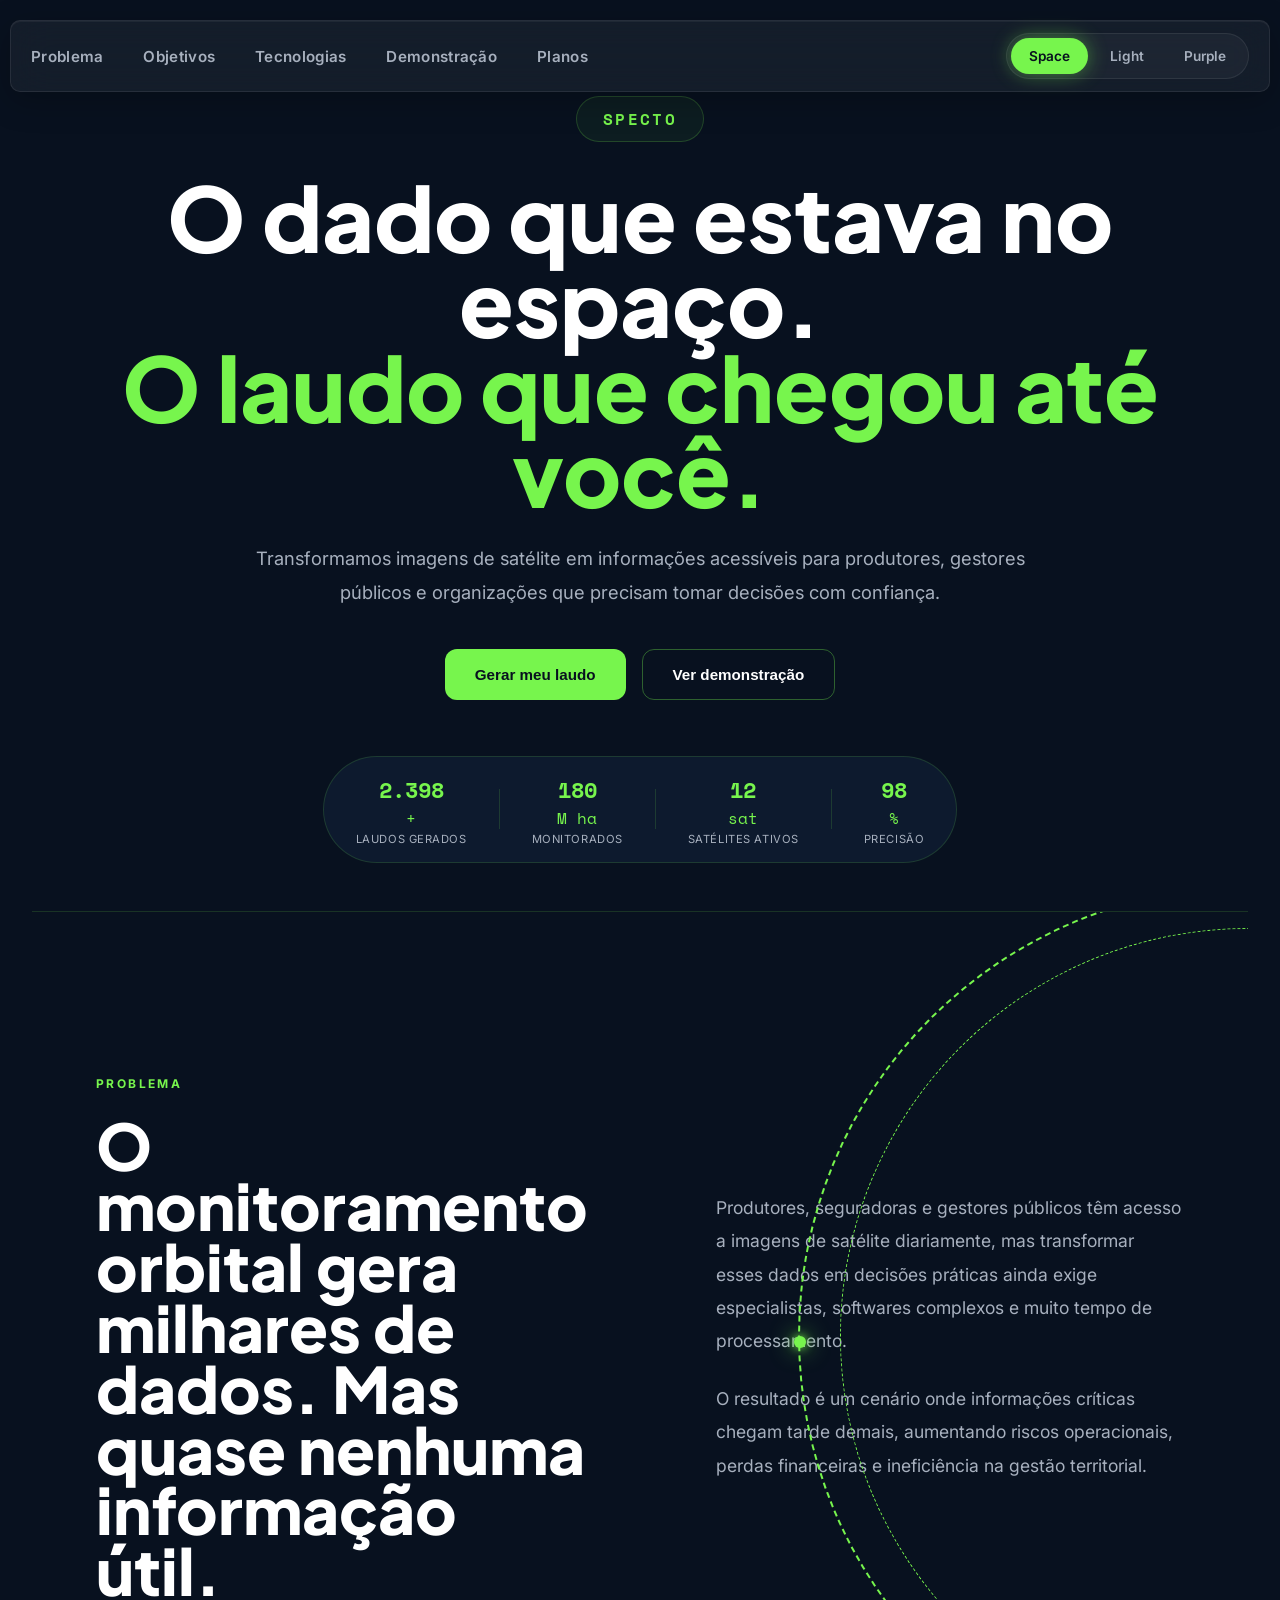
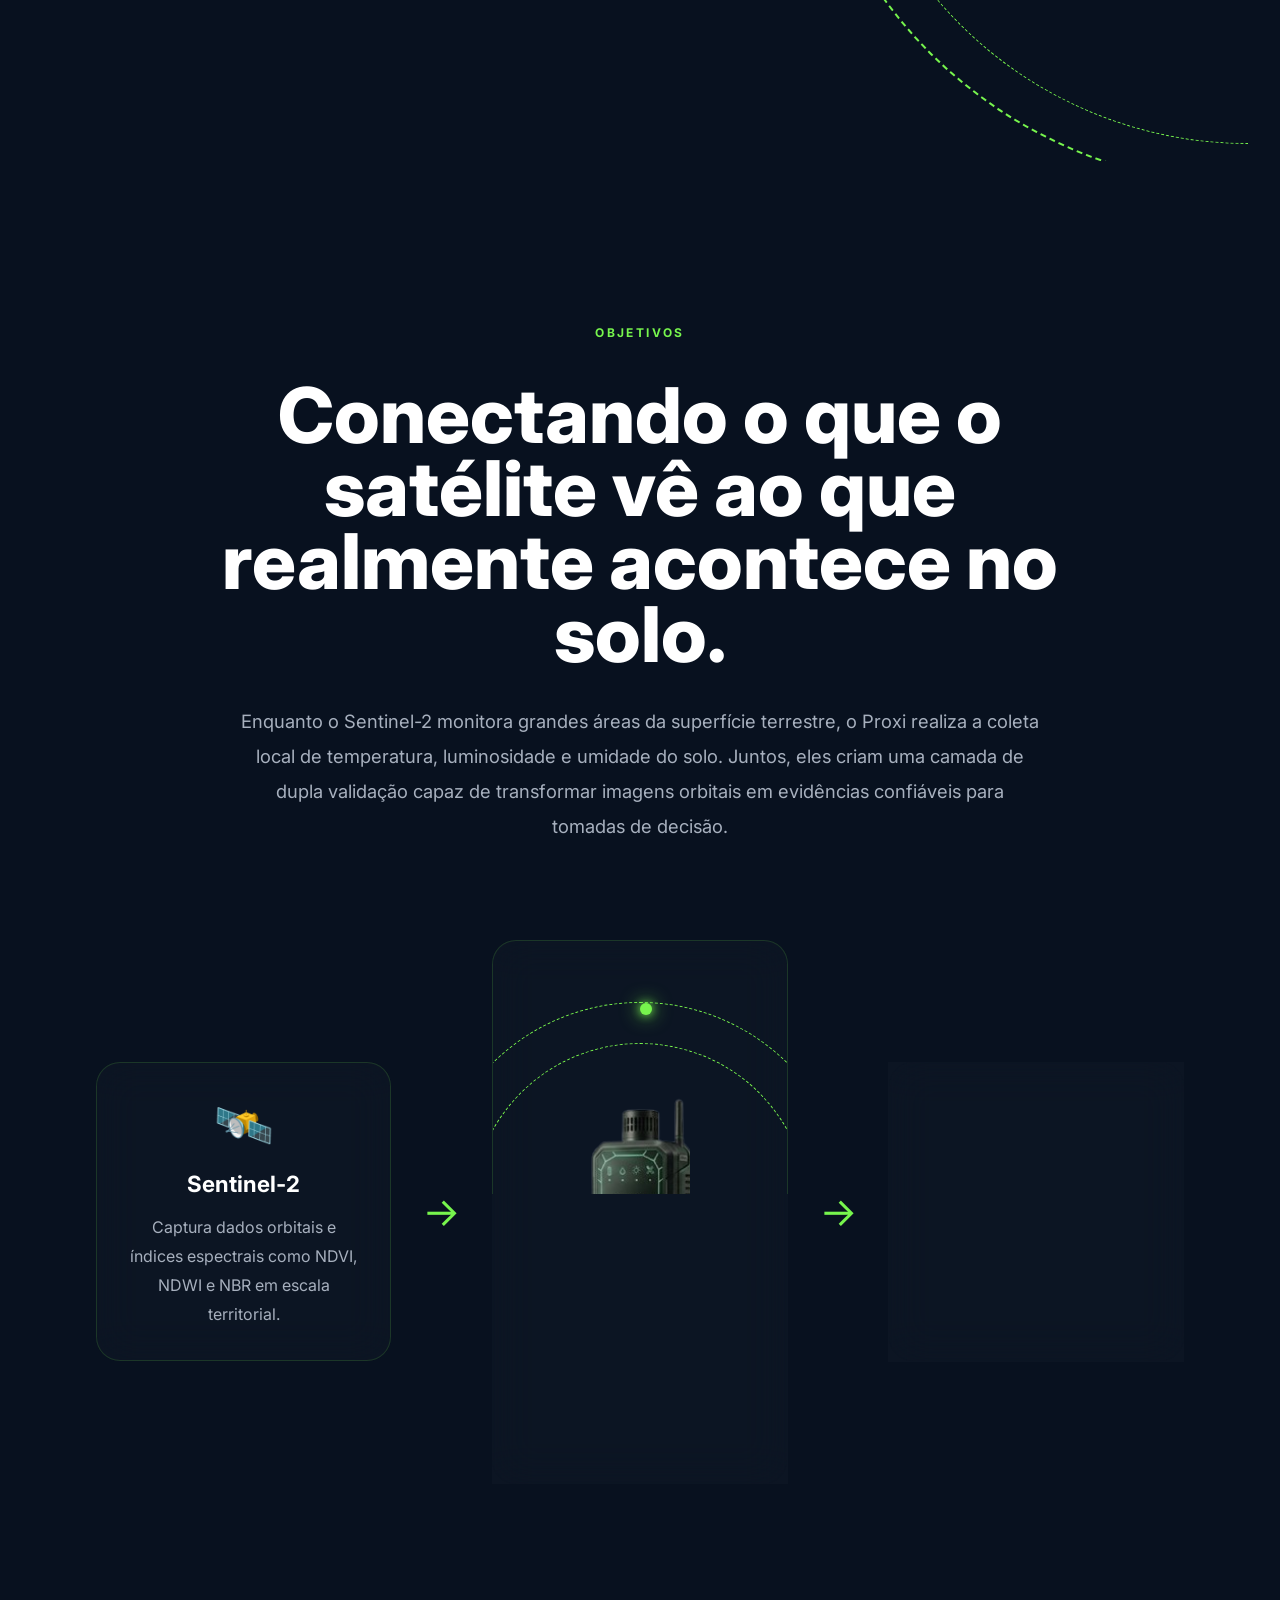
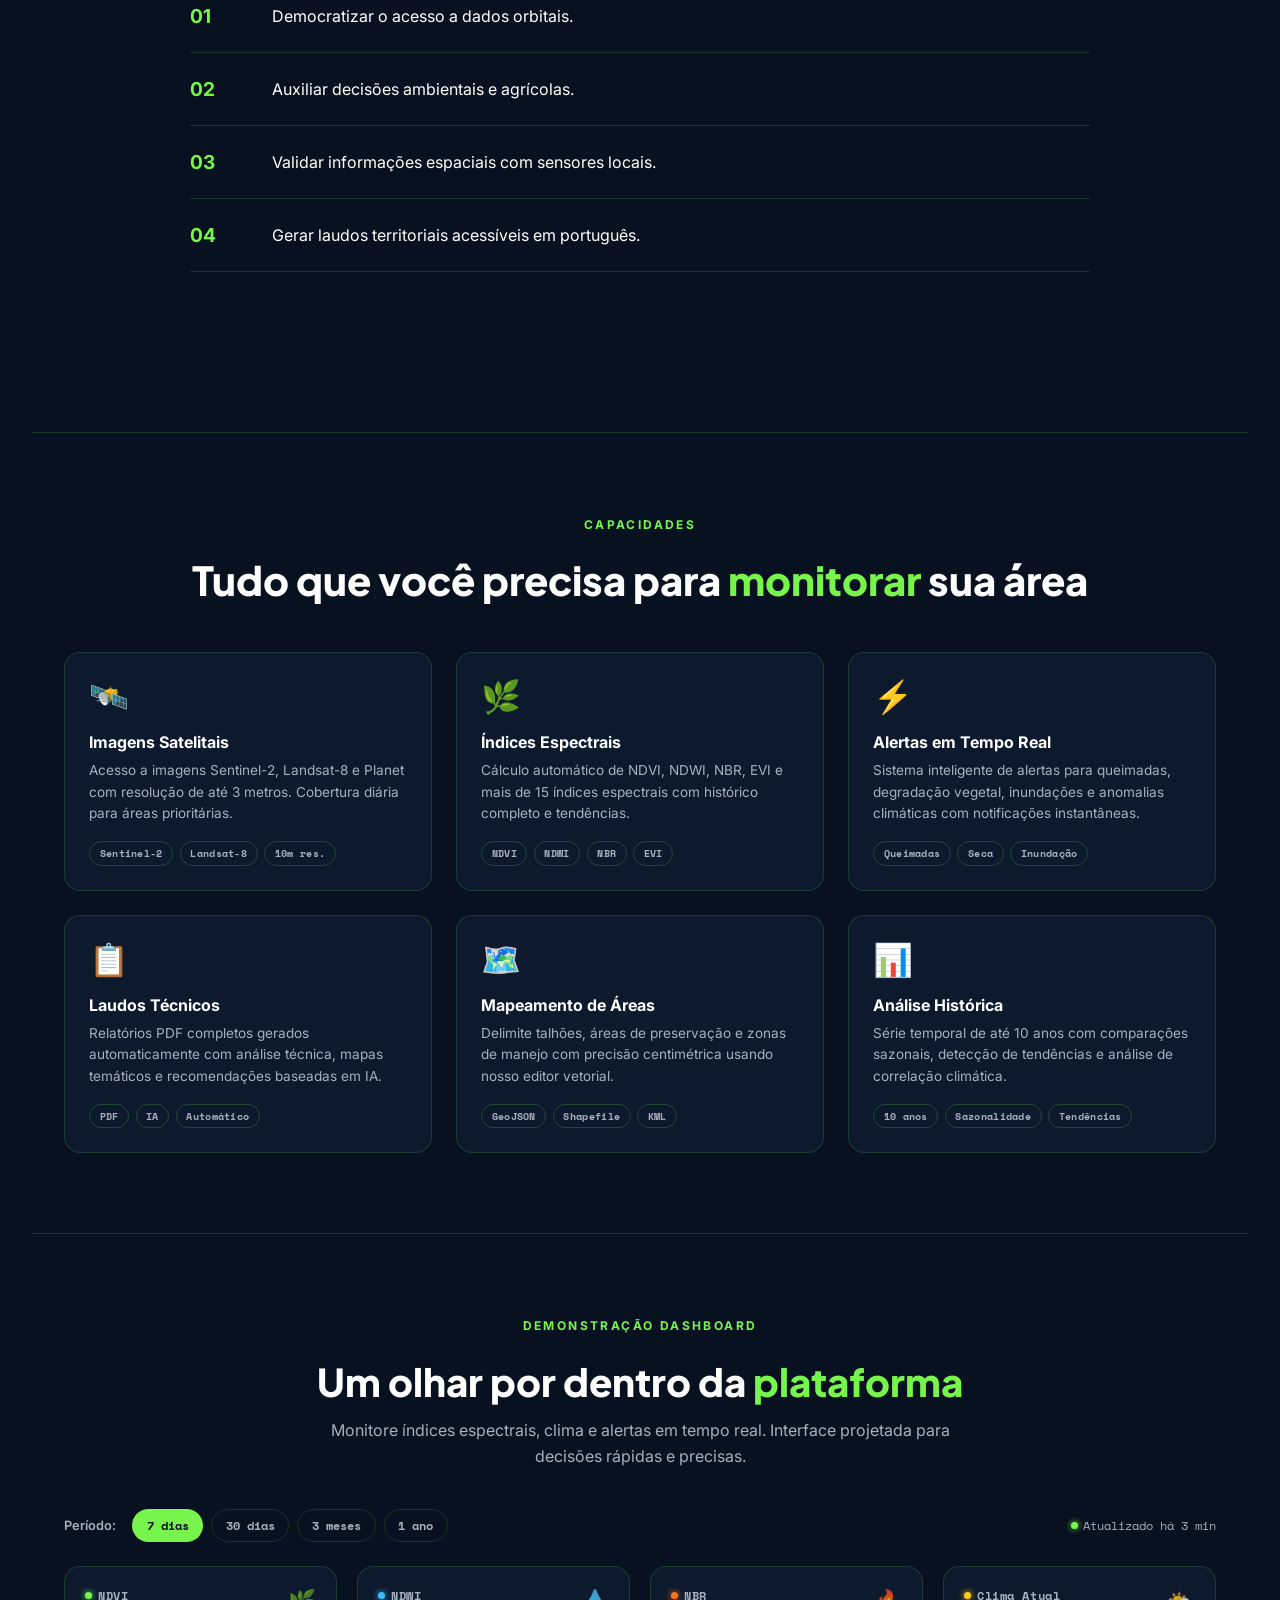
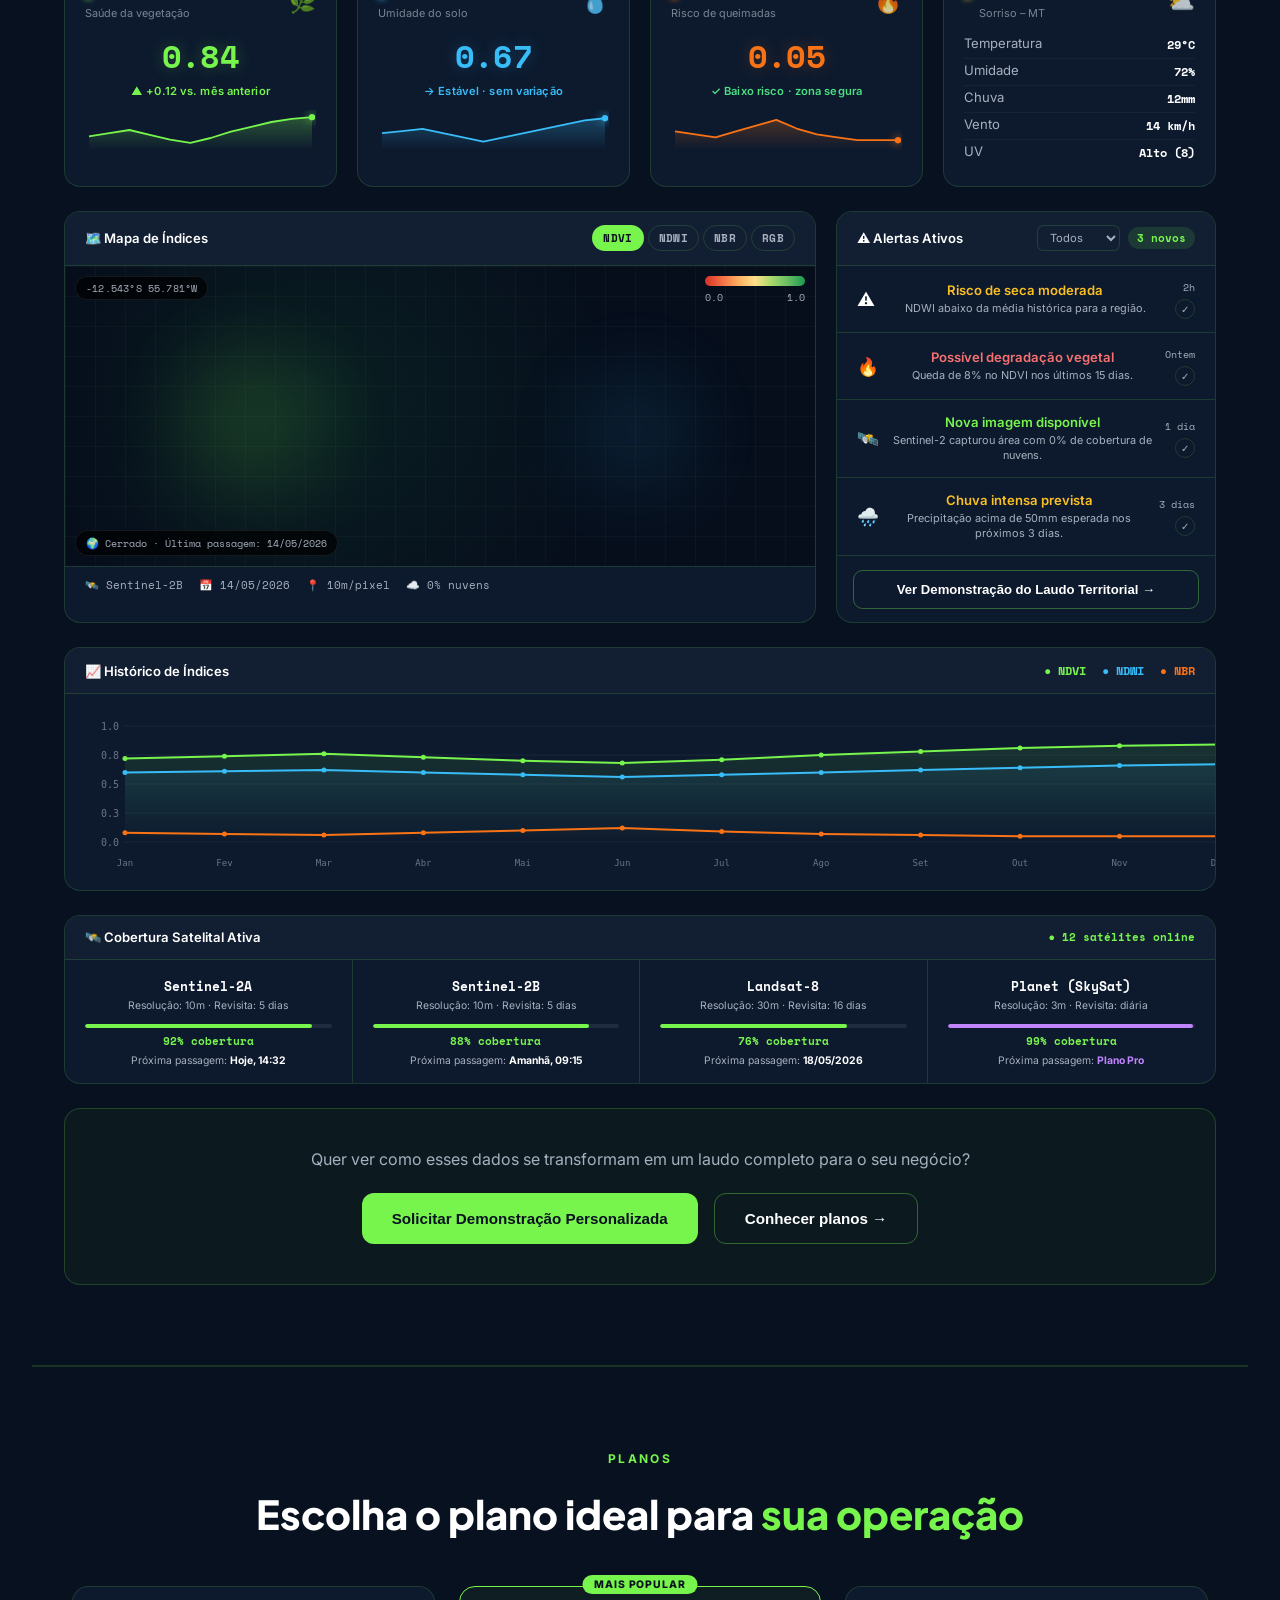
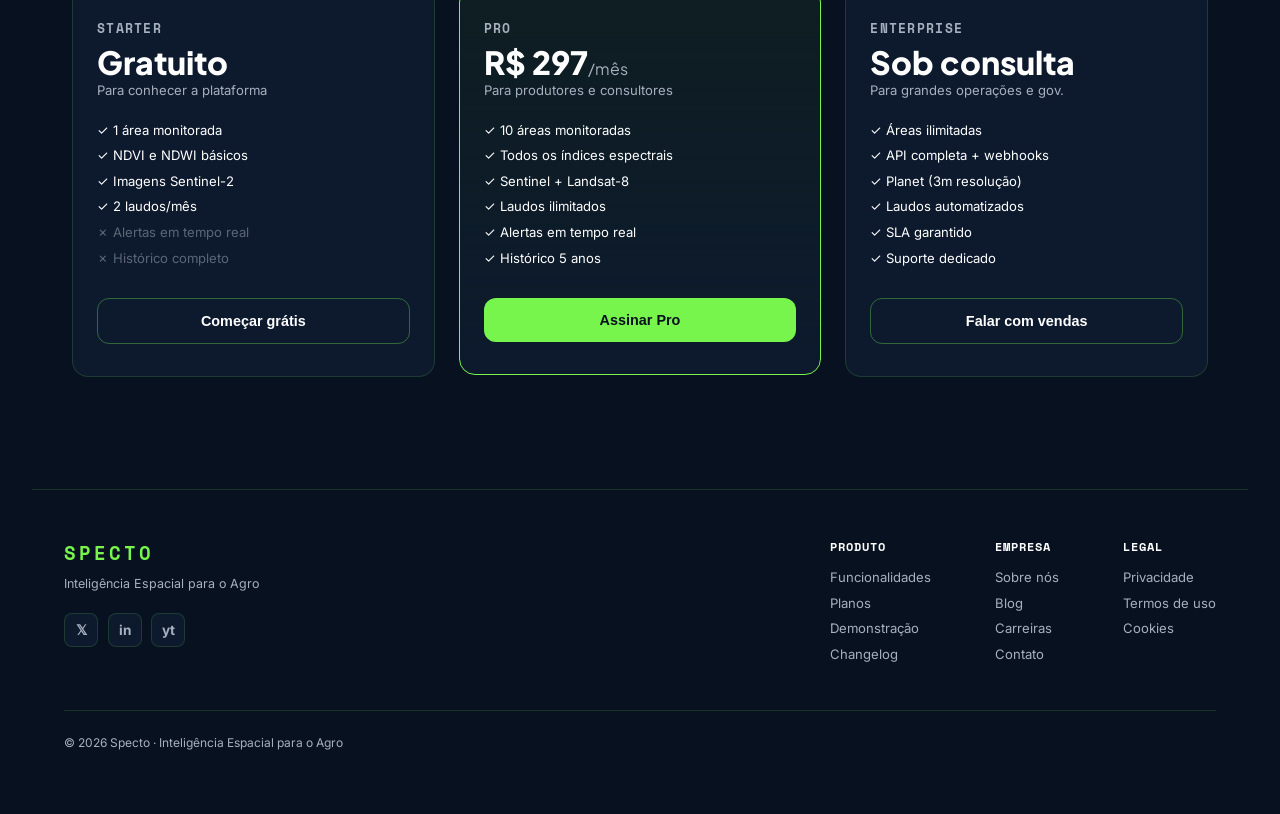
==== commit dfc085b9: "A lógica e a estilização do menu foram feitas, só implementar para as futuras seções, fotos adiciona" ====
--- a/index.html
+++ b/index.html
@@ -15,13 +15,22 @@
     <div class="scroll-progress" id="scrollProgress"></div>
 
     <!-- Seletor de Temas -->
-    <div class="theme-switcher">
-        <input type="radio" id="tema1" name="tema" checked>
-        <label for="tema1">Space</label>
-        <input type="radio" id="tema2" name="tema">
-        <label for="tema2">Light</label>
-        <input type="radio" id="tema3" name="tema">
-        <label for="tema3">Purple</label>
+     <div class="header">
+        <nav class="menu">
+            <a href="#problems" class="menu-link active">Problema</a>
+            <a href="#objetivos" class="menu-link">Objetivos</a>
+            <a href="#features" class="menu-link">Tecnologias</a>
+            <a href="#dashboard-demo" class="menu-link">Demonstração</a>
+            <a href="#planos" class="menu-link">Planos</a>
+        </nav>
+        <div class="theme-switcher">
+            <input type="radio" id="tema1" name="tema" checked>
+            <label for="tema1">Space</label>
+            <input type="radio" id="tema2" name="tema">
+            <label for="tema2">Light</label>
+            <input type="radio" id="tema3" name="tema">
+            <label for="tema3">Purple</label>
+        </div>
     </div>
 
     <!-- Sistema de Toasts -->
@@ -497,7 +506,7 @@
         <!-- Seção de Planos -->
         <section class="planos-section" id="planos">
             <div class="planos-container">
-                <div class="section-tag reveal-up">Planos</div>
+                <div class="section-tag reveal-up">PLANOS</div>
                 <h2 class="section-title reveal-up">Escolha o plano ideal para <span class="highlight-text">sua operação</span></h2>
                 <div class="planos-grid">
                     <div class="plano-card reveal-up" style="animation-delay:0.05s">
--- a/assets/css/style.css
+++ b/assets/css/style.css
@@ -79,6 +79,8 @@
 
 html {
     scroll-behavior: smooth;
+
+    
 }
 
 body {
@@ -87,6 +89,10 @@
     color: var(--text-primary);
     transition: background-color var(--transition-speed), color var(--transition-speed);
     min-height: 100vh;
+}
+
+html,
+body{
     overflow-x: hidden;
 }
 
@@ -95,6 +101,30 @@
     margin: 0 auto;
     padding: 2rem;
 }
+/* SCROLLBAR */
+::-webkit-scrollbar{
+    width: 8px;
+}
+
+::-webkit-scrollbar-track{
+    background: transparent;
+}
+
+::-webkit-scrollbar-thumb{
+    background: var(--text-highlight);
+
+    border-radius: 999px;
+
+    box-shadow:
+        0 0 8px color-mix(in srgb,
+        var(--text-highlight) 60%,
+        transparent);
+}
+
+::-webkit-scrollbar-thumb:hover{
+    background: var(--text-highlight);
+}
+
 
 /* ============================================
    SCROLL PROGRESS BAR
@@ -115,34 +145,108 @@
 /* ============================================
    SELETOR DE TEMAS
    ============================================ */
-
-.theme-switcher {
+.header{
     position: fixed;
     top: 20px;
-    right: 20px;
-    display: flex;
-    gap: 6px;
-    padding: 5px;
-    background: rgba(255,255,255,.06);
-    backdrop-filter: blur(12px);
-    border: 1px solid rgba(255,255,255,.1);
+    left: 50%;
+    transform: translateX(-50%);
+    width: calc(100% - 20px);
+    max-width: 1400px;
+    display: flex;
+    justify-content: space-between;
+    align-items: center;
+    padding: 12px 20px;
+    background: rgba(255,255,255,.05);
+    backdrop-filter: blur(20px);
+    border: 1px solid rgba(255,255,255,.08);
+    border-radius: 10px;
+    box-shadow:
+        0 8px 32px rgba(0,0,0,.25),
+        inset 0 1px 0 rgba(255,255,255,.05);
+    z-index: 1000;
+}
+
+.menu{
+    display: flex;
+    gap: 40px;
+    align-items: center;
+}
+
+.menu-link{
+    position: relative;
+
+    text-decoration: none;
+
+    color: var(--text-secondary);
+
+    font-size: .95rem;
+    font-weight: 600;
+    letter-spacing: .3px;
+
+    transition: .3s;
+}
+
+.menu-link:hover{
+    color: var(--text-primary);
+}
+.menu-link::after{
+    content: "";
+
+    position: absolute;
+
+    left: 50%;
+    bottom: -10px;
+
+    width: 0;
+    height: 3px;
+
+    transform: translateX(-50%);
+
     border-radius: 999px;
-    z-index: 1000;
-}
-
+
+    background: var(--text-highlight);
+
+    transition: .3s;
+}
+
+.menu-link:hover::after,
+.menu-link.active::after{
+    width: 100%;
+}
+
+.menu-link.active{
+    color: var(--text-primary);
+}
+
+.theme-switcher{
+    display: flex;
+    gap: 4px;
+
+    padding: 4px;
+
+    background: rgba(255,255,255,.04);
+
+    border: 1px solid rgba(255,255,255,.08);
+
+    border-radius: 999px;
+}
 .theme-switcher input {
     display: none;
 }
 
-.theme-switcher label {
-    padding: 8px 16px;
+.theme-switcher label{
+    padding: 10px 18px;
+
     border-radius: 999px;
+
     cursor: pointer;
-    color: var(--text-secondary);
-    font-size: 0.8rem;
+
+    color: var(--text-secondary);
+
+    font-size: .85rem;
     font-weight: 600;
-    transition: all 0.2s;
-    user-select: none;
+
+    transition: .25s;
 }
 
 .theme-switcher label:hover {
@@ -150,9 +254,14 @@
     background: rgba(255,255,255,0.06);
 }
 
-.theme-switcher input:checked + label {
+.theme-switcher input:checked + label{
     background: var(--text-highlight);
-    color: #000;
+    color: var(--button-primary-text);
+
+    box-shadow:
+        0 0 20px color-mix(in srgb,
+        var(--text-highlight) 45%,
+        transparent);
 }
 
 /* ============================================
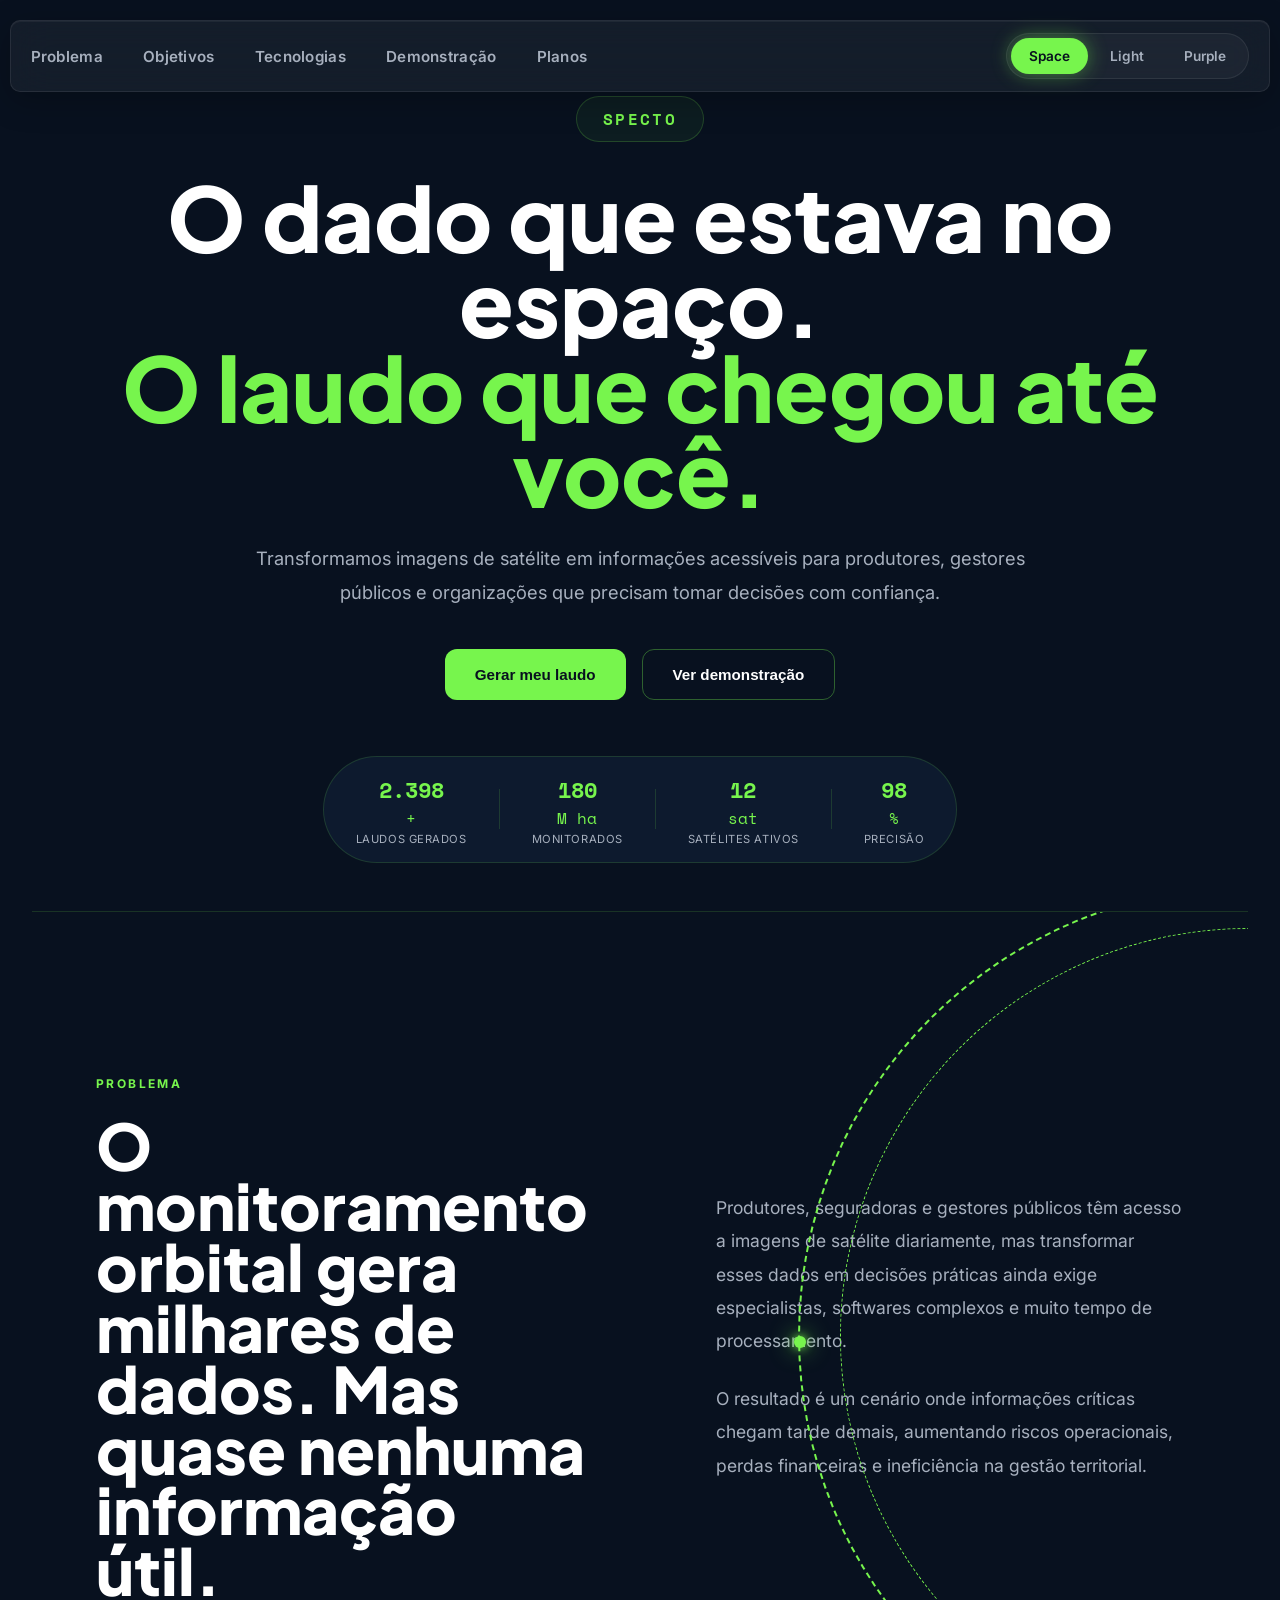
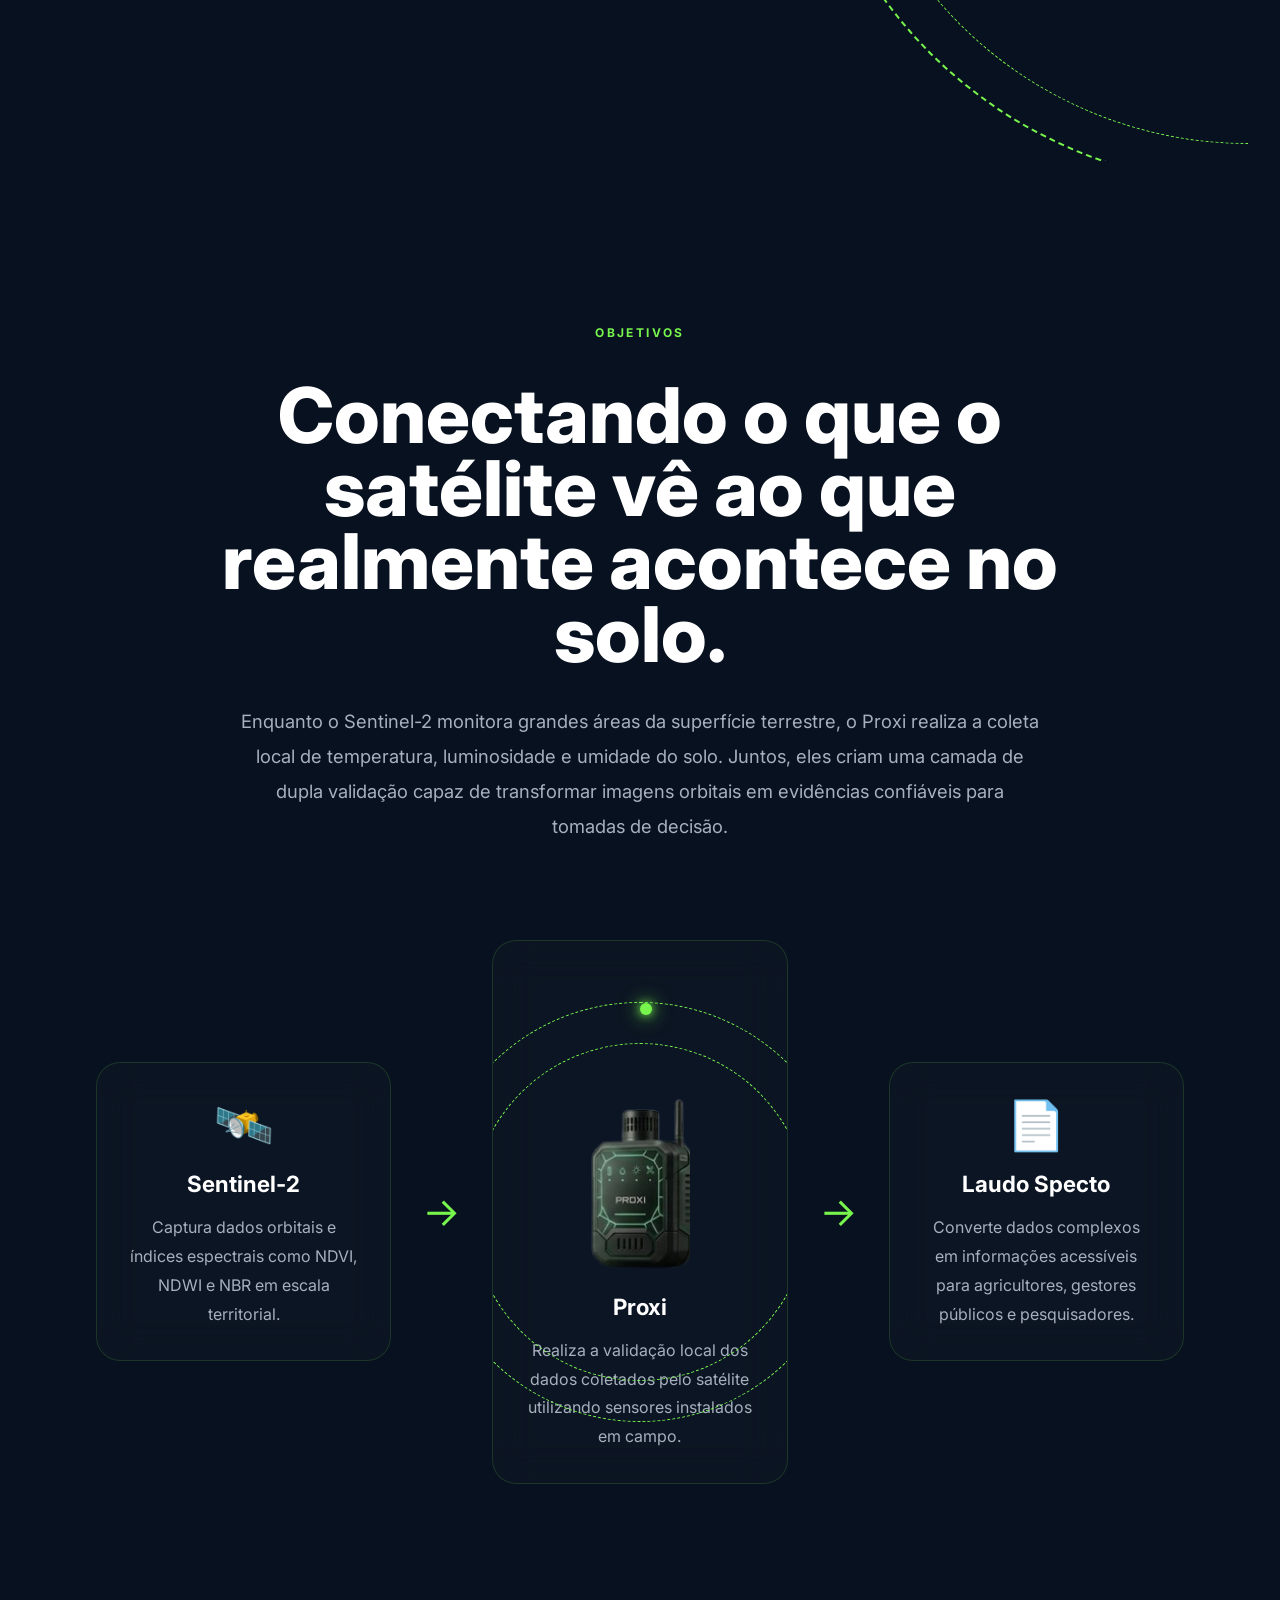
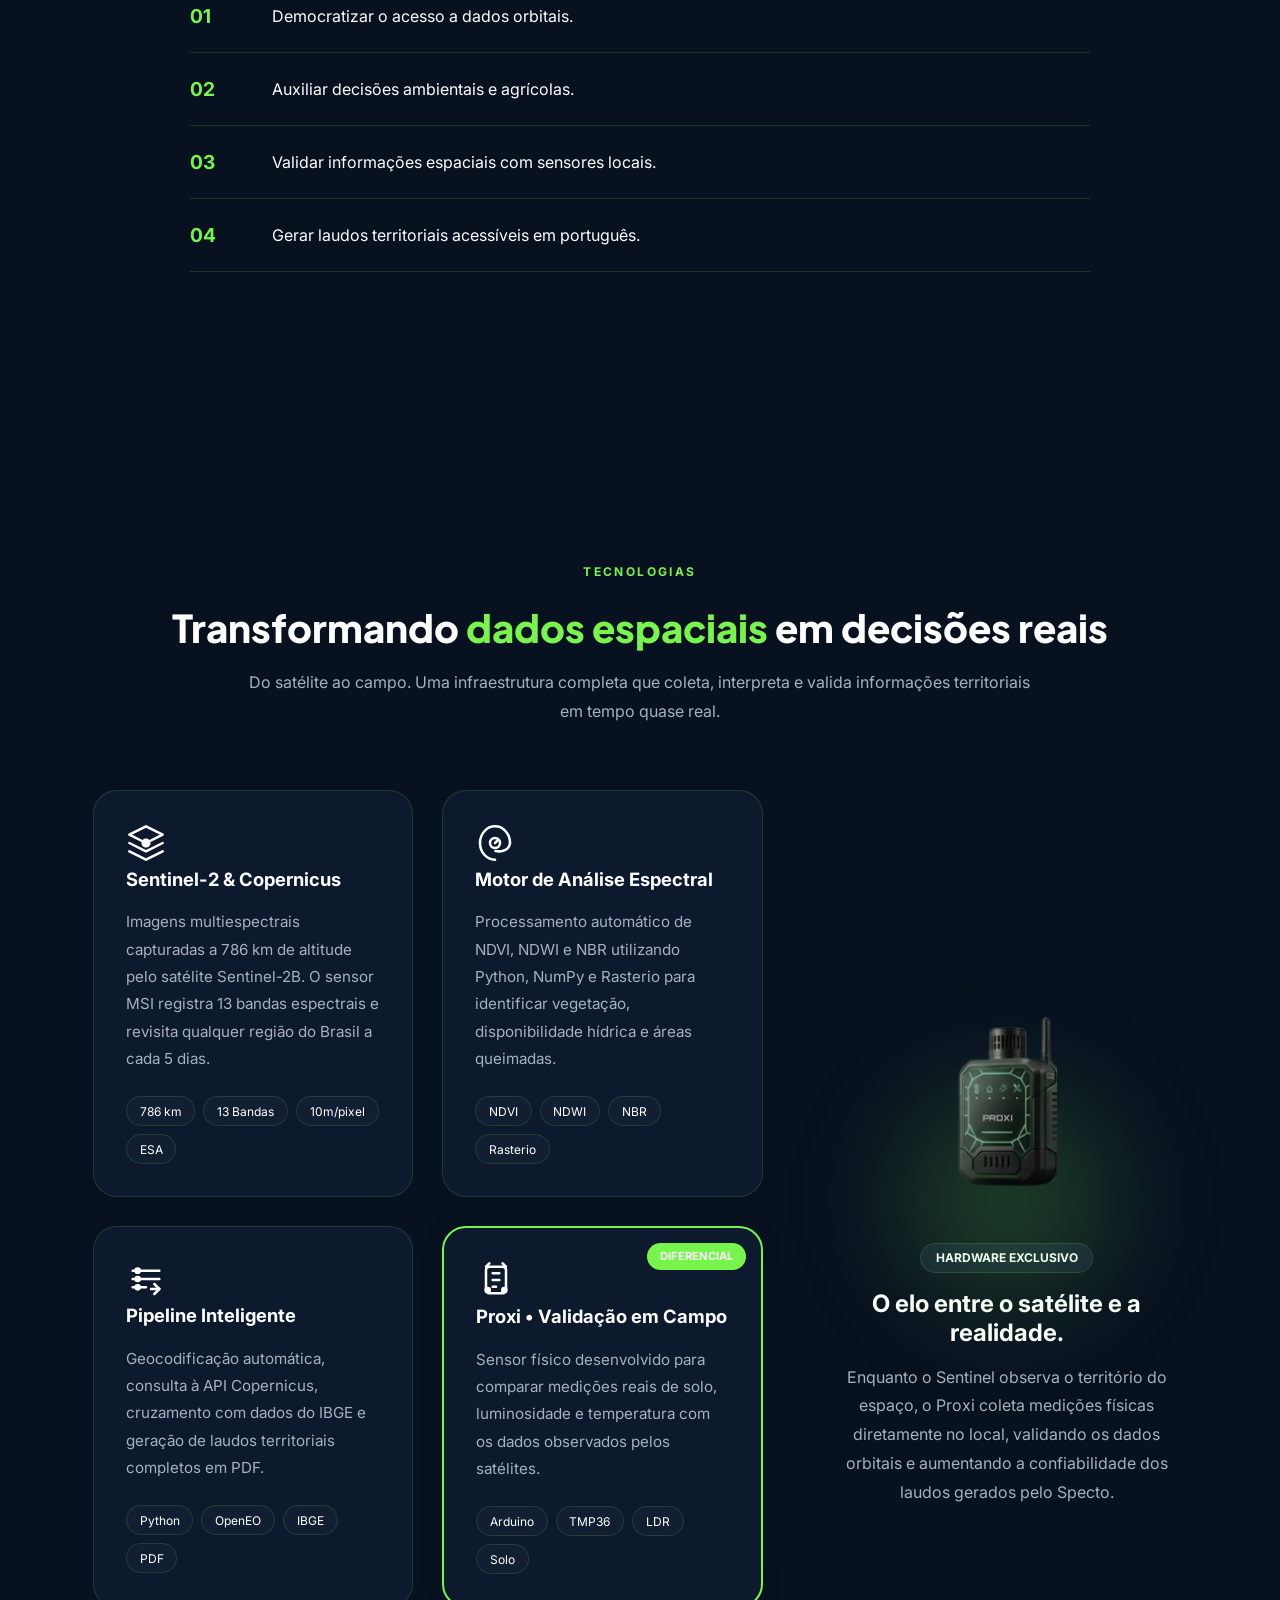
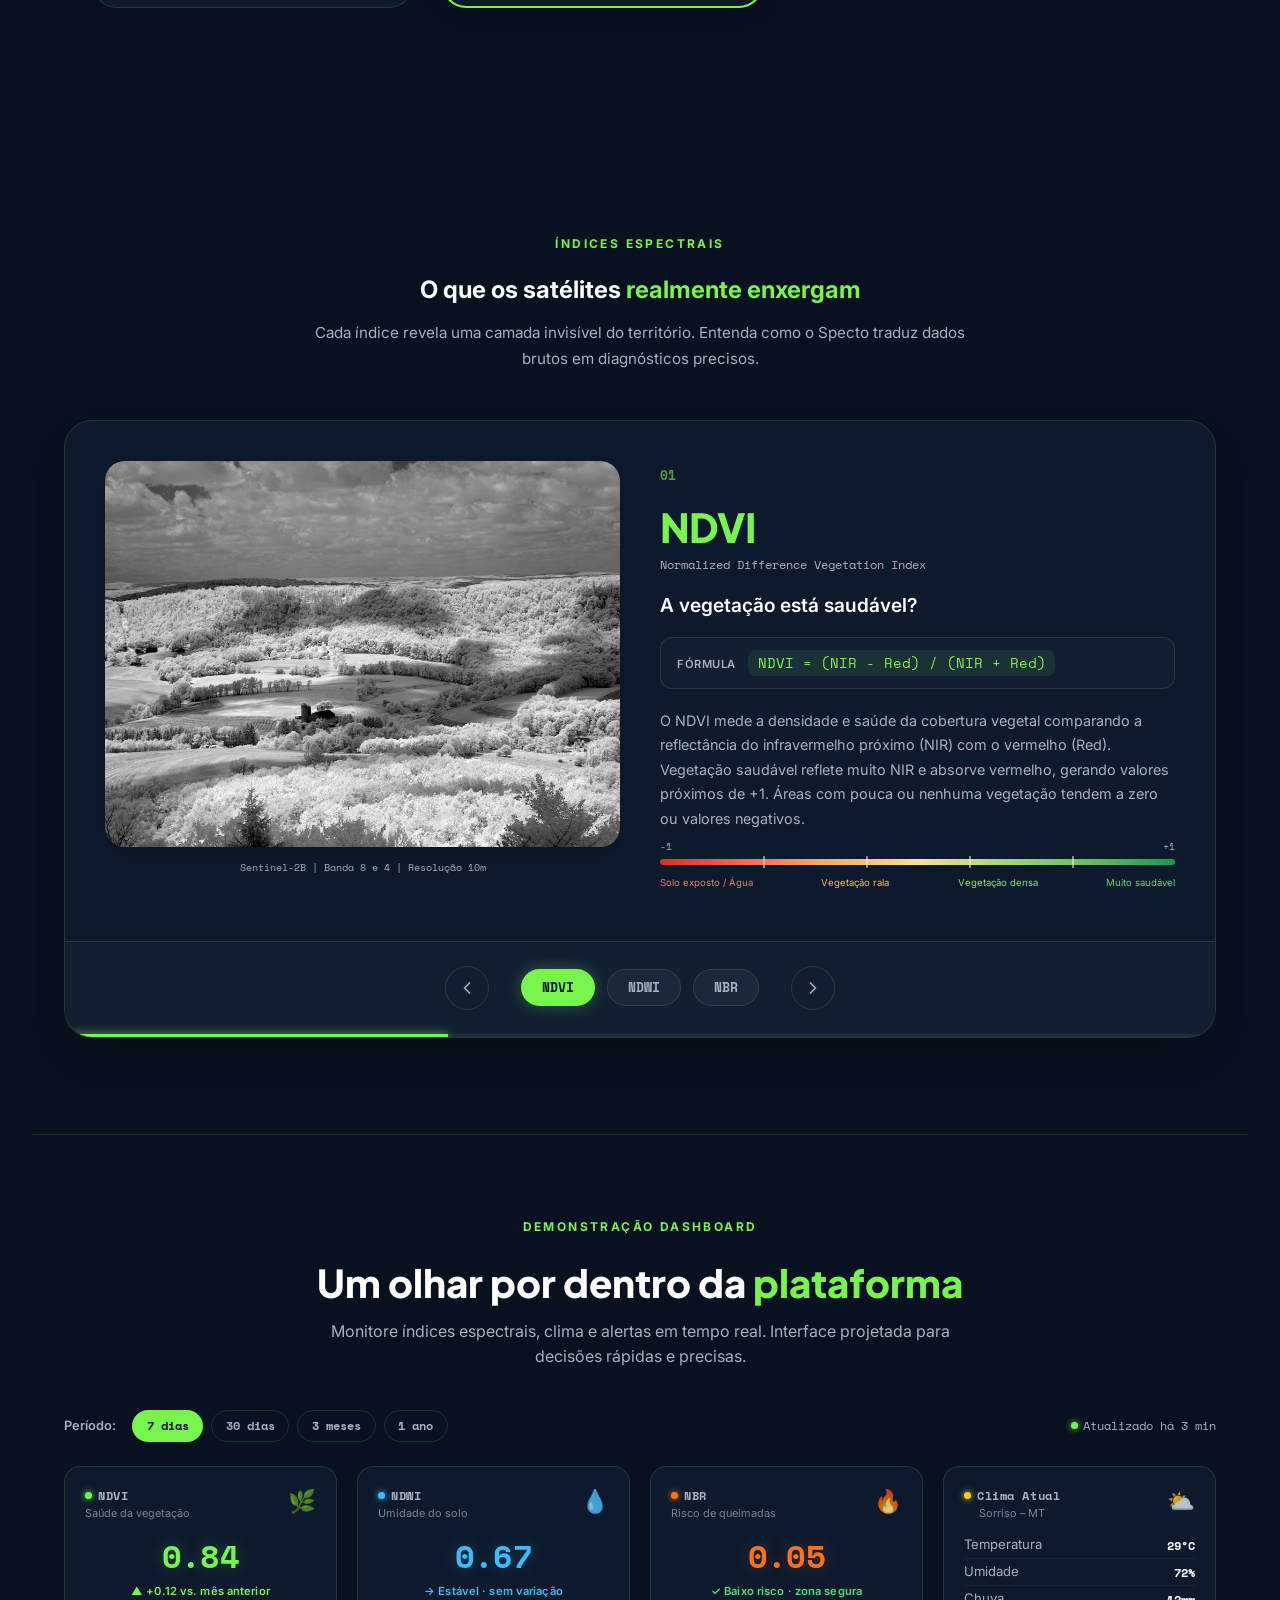
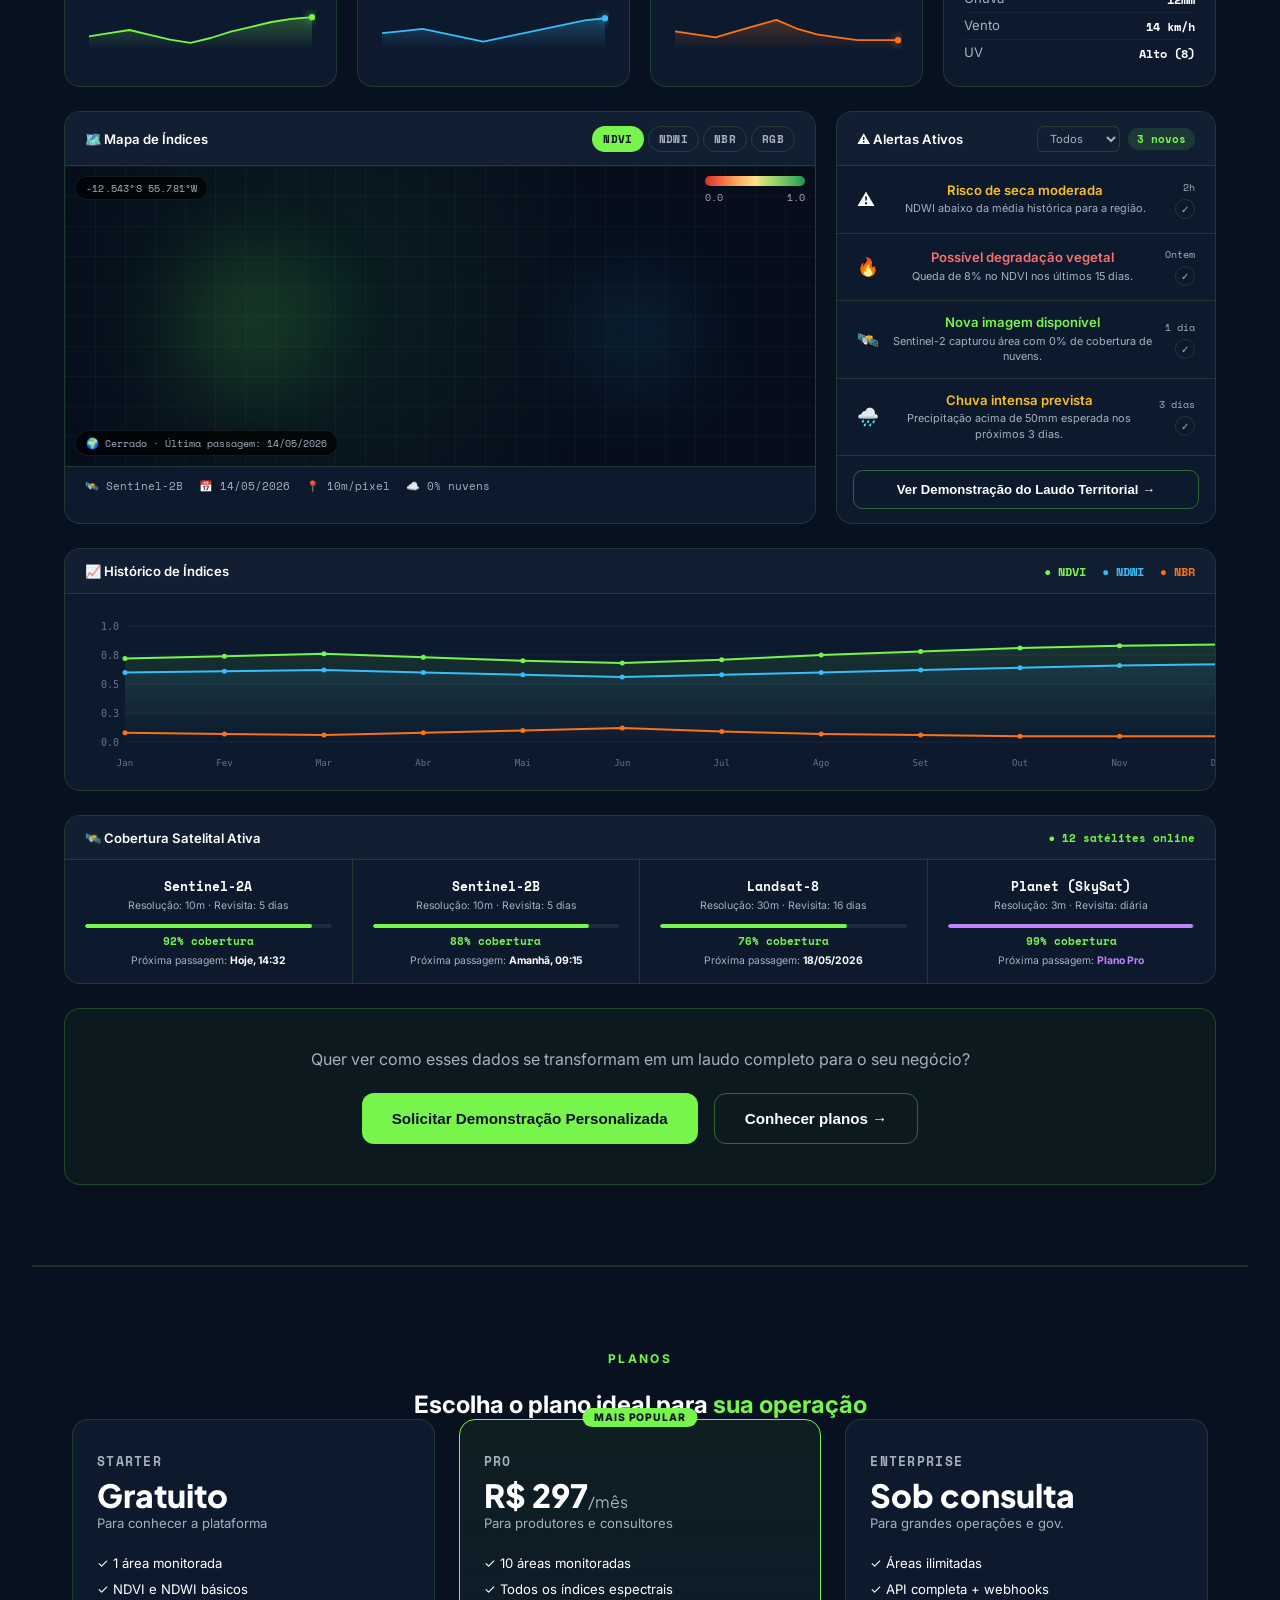
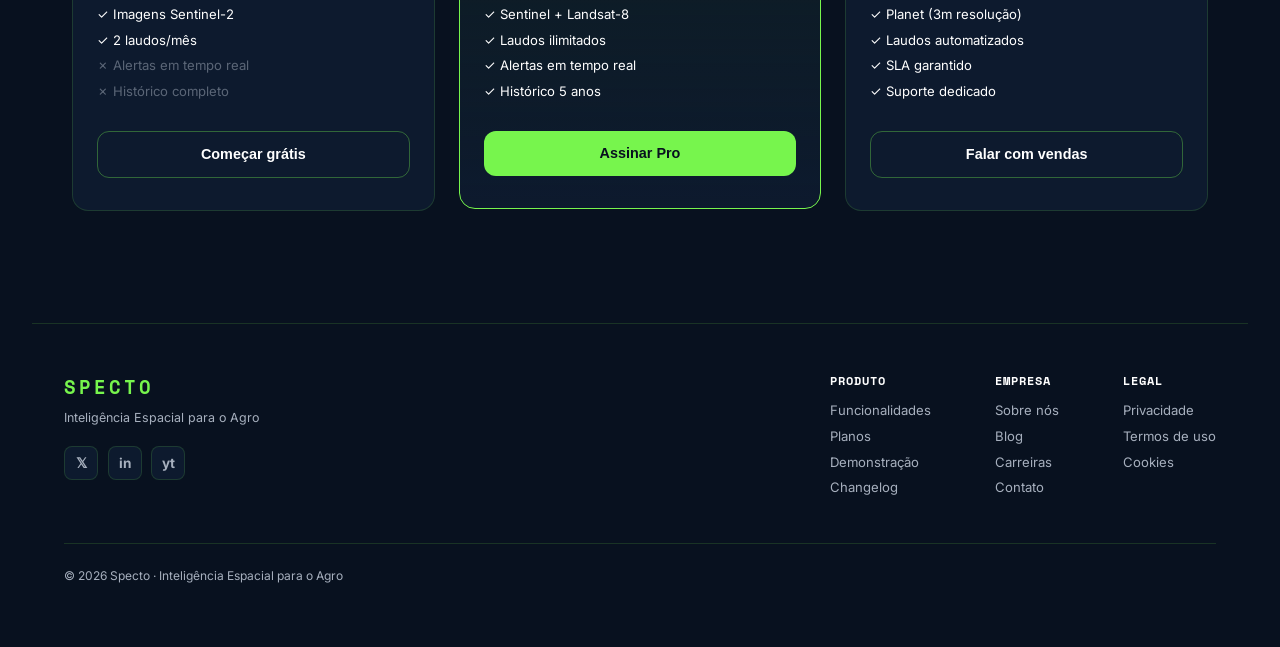
==== commit b4fa6734: "Aprimorando a seção de tecnologias e implementando o slideshow" ====
--- a/index.html
+++ b/index.html
@@ -19,7 +19,7 @@
         <nav class="menu">
             <a href="#problems" class="menu-link active">Problema</a>
             <a href="#objetivos" class="menu-link">Objetivos</a>
-            <a href="#features" class="menu-link">Tecnologias</a>
+            <a href="#tecnologia" class="menu-link">Tecnologias</a>
             <a href="#dashboard-demo" class="menu-link">Demonstração</a>
             <a href="#planos" class="menu-link">Planos</a>
         </nav>
@@ -108,7 +108,7 @@
         </section>
         <section class="objetivos-section" id="objetivos">
             <div class="objetivos-container">
-                <span class="section-tag">OBJETIVOS</span>
+                <span class="problemas-tag">OBJETIVOS</span>
                 <h2 class="objetivos-title">
                     Conectando o que o satélite vê ao que realmente acontece no solo.
                 </h2>
@@ -180,73 +180,332 @@
                 </div>
             </div>
         </section>
-
-        <!-- Seção de Features -->
-        <section class="features-section" id="features">
-            <div class="features-container">
-                <div class="section-tag reveal-up">CAPACIDADES</div>
-                <h2 class="section-title reveal-up">Tudo que você precisa para <span class="highlight-text">monitorar</span> sua área</h2>
-                <div class="features-grid">
-                    <div class="feature-card reveal-up" style="animation-delay:0.05s">
-                        <div class="feature-icon">🛰️</div>
-                        <h3 class="feature-title">Imagens Satelitais</h3>
-                        <p class="feature-desc">Acesso a imagens Sentinel-2, Landsat-8 e Planet com resolução de até 3 metros. Cobertura diária para áreas prioritárias.</p>
-                        <div class="feature-tags">
-                            <span class="feature-tag">Sentinel-2</span>
-                            <span class="feature-tag">Landsat-8</span>
-                            <span class="feature-tag">10m res.</span>
-                        </div>
-                    </div>
-                    <div class="feature-card reveal-up" style="animation-delay:0.1s">
-                        <div class="feature-icon">🌿</div>
-                        <h3 class="feature-title">Índices Espectrais</h3>
-                        <p class="feature-desc">Cálculo automático de NDVI, NDWI, NBR, EVI e mais de 15 índices espectrais com histórico completo e tendências.</p>
-                        <div class="feature-tags">
-                            <span class="feature-tag">NDVI</span>
-                            <span class="feature-tag">NDWI</span>
-                            <span class="feature-tag">NBR</span>
-                            <span class="feature-tag">EVI</span>
-                        </div>
-                    </div>
-                    <div class="feature-card reveal-up" style="animation-delay:0.15s">
-                        <div class="feature-icon">⚡</div>
-                        <h3 class="feature-title">Alertas em Tempo Real</h3>
-                        <p class="feature-desc">Sistema inteligente de alertas para queimadas, degradação vegetal, inundações e anomalias climáticas com notificações instantâneas.</p>
-                        <div class="feature-tags">
-                            <span class="feature-tag">Queimadas</span>
-                            <span class="feature-tag">Seca</span>
-                            <span class="feature-tag">Inundação</span>
-                        </div>
-                    </div>
-                    <div class="feature-card reveal-up" style="animation-delay:0.2s">
-                        <div class="feature-icon">📋</div>
-                        <h3 class="feature-title">Laudos Técnicos</h3>
-                        <p class="feature-desc">Relatórios PDF completos gerados automaticamente com análise técnica, mapas temáticos e recomendações baseadas em IA.</p>
-                        <div class="feature-tags">
-                            <span class="feature-tag">PDF</span>
-                            <span class="feature-tag">IA</span>
-                            <span class="feature-tag">Automático</span>
-                        </div>
-                    </div>
-                    <div class="feature-card reveal-up" style="animation-delay:0.25s">
-                        <div class="feature-icon">🗺️</div>
-                        <h3 class="feature-title">Mapeamento de Áreas</h3>
-                        <p class="feature-desc">Delimite talhões, áreas de preservação e zonas de manejo com precisão centimétrica usando nosso editor vetorial.</p>
-                        <div class="feature-tags">
-                            <span class="feature-tag">GeoJSON</span>
-                            <span class="feature-tag">Shapefile</span>
-                            <span class="feature-tag">KML</span>
-                        </div>
-                    </div>
-                    <div class="feature-card reveal-up" style="animation-delay:0.3s">
-                        <div class="feature-icon">📊</div>
-                        <h3 class="feature-title">Análise Histórica</h3>
-                        <p class="feature-desc">Série temporal de até 10 anos com comparações sazonais, detecção de tendências e análise de correlação climática.</p>
-                        <div class="feature-tags">
-                            <span class="feature-tag">10 anos</span>
-                            <span class="feature-tag">Sazonalidade</span>
-                            <span class="feature-tag">Tendências</span>
-                        </div>
+        <section class="tech-section" id="tecnologia">
+            <div class="tech-container">
+                <div class="demo-header">
+                    <span class="problemas-tag">TECNOLOGIAS</span>
+                    <h2 class="demo-title reveal-up">
+                        Transformando
+                        <span class="highlight-text">dados espaciais</span>
+                        em decisões reais
+                    </h2>
+                    <p class="tech-subtitle">
+                        Do satélite ao campo. Uma infraestrutura completa que coleta,
+                        interpreta e valida informações territoriais em tempo quase real.
+                    </p>
+                </div>
+
+                <div class="tech-layout">
+                    <div class="tech-grid">
+                        <!-- Card 1: Sentinel-2 & Copernicus -->
+                        <article class="tech-card">
+                            <div class="card-icon">
+                                <svg width="40" height="40" viewBox="0 0 24 24" fill="none" xmlns="http://www.w3.org/2000/svg">
+                                    <path d="M12 2L2 7L12 12L22 7L12 2Z" stroke="currentColor" stroke-width="1.5" stroke-linecap="round" stroke-linejoin="round"/>
+                                    <path d="M2 17L12 22L22 17" stroke="currentColor" stroke-width="1.5" stroke-linecap="round" stroke-linejoin="round"/>
+                                    <path d="M2 12L12 17L22 12" stroke="currentColor" stroke-width="1.5" stroke-linecap="round" stroke-linejoin="round"/>
+                                    <circle cx="12" cy="12" r="2" fill="currentColor" stroke="currentColor" stroke-width="1.5"/>
+                                </svg>
+                            </div>
+                            <h3>Sentinel-2 & Copernicus</h3>
+                            <p>
+                                Imagens multiespectrais capturadas a 786 km de altitude
+                                pelo satélite Sentinel-2B. O sensor MSI registra 13
+                                bandas espectrais e revisita qualquer região do Brasil
+                                a cada 5 dias.
+                            </p>
+                            <div class="feature-tags">
+                                <span>786 km</span>
+                                <span>13 Bandas</span>
+                                <span>10m/pixel</span>
+                                <span>ESA</span>
+                            </div>
+                        </article>
+
+                        <!-- Card 2: Motor de Análise Espectral -->
+                        <article class="tech-card">
+                            <div class="card-icon">
+                                <svg width="40" height="40" viewBox="0 0 24 24" fill="none" xmlns="http://www.w3.org/2000/svg">
+                                    <path d="M21 12C21 13.2 20.5 14.2 19.7 15.1C18.9 15.9 17.8 16.5 16.5 16.8C15.2 17.1 13.8 17.1 12.3 16.8" stroke="currentColor" stroke-width="1.5" stroke-linecap="round"/>
+                                    <path d="M3 12C3 6.5 7 2 12 2C17 2 21 6.5 21 12" stroke="currentColor" stroke-width="1.5" stroke-linecap="round"/>
+                                    <path d="M12 22C7 22 3 17.5 3 12" stroke="currentColor" stroke-width="1.5" stroke-linecap="round"/>
+                                    <path d="M12 15C13.6569 15 15 13.6569 15 12C15 10.3431 13.6569 9 12 9C10.3431 9 9 10.3431 9 12C9 13.6569 10.3431 15 12 15Z" stroke="currentColor" stroke-width="1.5"/>
+                                    <path d="M12 12L14 10" stroke="currentColor" stroke-width="1.5" stroke-linecap="round"/>
+                                </svg>
+                            </div>
+                            <h3>Motor de Análise Espectral</h3>
+                            <p>
+                                Processamento automático de NDVI, NDWI e NBR utilizando
+                                Python, NumPy e Rasterio para identificar vegetação,
+                                disponibilidade hídrica e áreas queimadas.
+                            </p>
+                            <div class="feature-tags">
+                                <span>NDVI</span>
+                                <span>NDWI</span>
+                                <span>NBR</span>
+                                <span>Rasterio</span>
+                            </div>
+                        </article>
+
+                        <!-- Card 3: Pipeline Inteligente -->
+                        <article class="tech-card">
+                            <div class="card-icon">
+                                <svg width="40" height="40" viewBox="0 0 24 24" fill="none" xmlns="http://www.w3.org/2000/svg">
+                                    <path d="M4 7H20M4 12H20M4 17H12" stroke="currentColor" stroke-width="1.5" stroke-linecap="round"/>
+                                    <path d="M17 15L20 18L17 21" stroke="currentColor" stroke-width="1.5" stroke-linecap="round" stroke-linejoin="round"/>
+                                    <path d="M20 18H15" stroke="currentColor" stroke-width="1.5" stroke-linecap="round"/>
+                                    <circle cx="7" cy="7" r="1.5" fill="currentColor" stroke="currentColor" stroke-width="1"/>
+                                    <circle cx="7" cy="12" r="1.5" fill="currentColor" stroke="currentColor" stroke-width="1"/>
+                                    <circle cx="7" cy="17" r="1.5" fill="currentColor" stroke="currentColor" stroke-width="1"/>
+                                </svg>
+                            </div>
+                            <h3>Pipeline Inteligente</h3>
+                            <p>
+                                Geocodificação automática, consulta à API Copernicus,
+                                cruzamento com dados do IBGE e geração de laudos
+                                territoriais completos em PDF.
+                            </p>
+                            <div class="feature-tags">
+                                <span>Python</span>
+                                <span>OpenEO</span>
+                                <span>IBGE</span>
+                                <span>PDF</span>
+                            </div>
+                        </article>
+
+                        <!-- Card 4: Proxi - Destacado -->
+                        <article class="tech-card tech-card-featured">
+                            <div class="tech-badge">DIFERENCIAL</div>
+                            <div class="card-icon">
+                                <svg width="40" height="40" viewBox="0 0 24 24" fill="none" xmlns="http://www.w3.org/2000/svg">
+                                    <rect x="6" y="4" width="12" height="16" rx="2" stroke="currentColor" stroke-width="1.5"/>
+                                    <path d="M10 8H14M10 12H14M10 16H12" stroke="currentColor" stroke-width="1.5" stroke-linecap="round"/>
+                                    <circle cx="17" cy="18" r="1.5" fill="currentColor" stroke="currentColor" stroke-width="1"/>
+                                    <circle cx="7" cy="18" r="1.5" fill="currentColor" stroke="currentColor" stroke-width="1"/>
+                                    <path d="M8 2L6 4M16 2L18 4" stroke="currentColor" stroke-width="1.5" stroke-linecap="round"/>
+                                </svg>
+                            </div>
+                            <h3>Proxi • Validação em Campo</h3>
+                            <p>
+                                Sensor físico desenvolvido para comparar medições reais
+                                de solo, luminosidade e temperatura com os dados
+                                observados pelos satélites.
+                            </p>
+                            <div class="feature-tags">
+                                <span>Arduino</span>
+                                <span>TMP36</span>
+                                <span>LDR</span>
+                                <span>Solo</span>
+                            </div>
+                        </article>
+                    </div>
+
+                    <!-- Showcase Proxi com imagem e animações -->
+                    <div class="proxi-showcase">
+                        <div class="proxi-orbit-animation"></div>
+                        <div class="proxi-glow"></div>
+                        <div class="proxi-device">
+                            <img src="assets/img/proxi.png" alt="Dispositivo Proxi para validação de dados orbitais">
+                        </div>
+                        <div class="proxi-caption">
+                            <span class="proxi-label">HARDWARE EXCLUSIVO</span>
+                            <h3>O elo entre o satélite e a realidade.</h3>
+                            <p>
+                                Enquanto o Sentinel observa o território do espaço,
+                                o Proxi coleta medições físicas diretamente no local,
+                                validando os dados orbitais e aumentando a confiabilidade
+                                dos laudos gerados pelo Specto.
+                            </p>
+                        </div>
+                    </div>
+                </div>
+            </div>
+        </section>
+        <!-- SEÇÃO DE SLIDESHOW - ÍNDICES ESPECTRAIS -->
+        <section class="indices-slideshow" id="indices">
+            <div class="slideshow-container">
+                <div class="slideshow-header">
+                    <span class="problemas-tag">ÍNDICES ESPECTRAIS</span>
+                    <h2 class="section-title">
+                        O que os satélites <span class="highlight-text">realmente enxergam</span>
+                    </h2>
+                    <p class="slideshow-subtitle">
+                        Cada índice revela uma camada invisível do território. Entenda como o Specto traduz dados brutos em diagnósticos precisos.
+                    </p>
+                </div>
+
+                <div class="slideshow-wrapper">
+                    <!-- Slider principal -->
+                    <div class="slideshow-track" id="slideshowTrack">
+                        <!-- Slide 1 - NDVI (imagem esquerda, texto direita) -->
+                        <div class="slide-item" data-index="0">
+                            <div class="slide-layout layout-left-image">
+                                <div class="slide-image-area">
+                                    <div class="image-frame">
+                                        <img src="assets/img/NDVI.jpg" alt="NDVI - Saúde da vegetação" class="slide-image" id="imgNdvi">
+                                    </div>
+                                    <div class="image-credit">Sentinel-2B | Banda 8 e 4 | Resolução 10m</div>
+                                </div>
+                                <div class="slide-content-area">
+                                    <div class="index-badge">01</div>
+                                    <div class="index-title">
+                                        <span class="index-name">NDVI</span>
+                                        <span class="index-full">Normalized Difference Vegetation Index</span>
+                                    </div>
+                                    <h3 class="index-question">A vegetação está saudável?</h3>
+                                    <div class="index-formula">
+                                        <span class="formula-label">Fórmula</span>
+                                        <code class="formula-code">NDVI = (NIR - Red) / (NIR + Red)</code>
+                                    </div>
+                                    <p class="index-description">
+                                        O NDVI mede a densidade e saúde da cobertura vegetal comparando 
+                                        a reflectância do infravermelho próximo (NIR) com o vermelho (Red). 
+                                        Vegetação saudável reflete muito NIR e absorve vermelho, gerando valores 
+                                        próximos de +1. Áreas com pouca ou nenhuma vegetação tendem a zero ou valores negativos.
+                                    </p>
+                                    <div class="index-scale">
+                                        <div class="scale-bar">
+                                            <span class="scale-label scale-bad">-1</span>
+                                            <span class="scale-marker scale-marker-poor"></span>
+                                            <span class="scale-marker scale-marker-moderate"></span>
+                                            <span class="scale-marker scale-marker-good"></span>
+                                            <span class="scale-marker scale-marker-excellent"></span>
+                                            <span class="scale-label scale-good">+1</span>
+                                        </div>
+                                        <div class="scale-legend">
+                                            <span class="legend-bad">Solo exposto / Água</span>
+                                            <span class="legend-moderate">Vegetação rala</span>
+                                            <span class="legend-good">Vegetação densa</span>
+                                            <span class="legend-excellent">Muito saudável</span>
+                                        </div>
+                                    </div>
+                                </div>
+                            </div>
+                        </div>
+
+                        <!-- Slide 2 - NDWI (texto esquerda, imagem direita) -->
+                        <div class="slide-item" data-index="1">
+                            <div class="slide-layout layout-right-image">
+                                <div class="slide-content-area">
+                                    <div class="index-badge">02</div>
+                                    <div class="index-title">
+                                        <span class="index-name">NDWI</span>
+                                        <span class="index-full">Normalized Difference Water Index</span>
+                                    </div>
+                                    <h3 class="index-question">O solo está úmido ou seco?</h3>
+                                    <div class="index-formula">
+                                        <span class="formula-label">Fórmula</span>
+                                        <code class="formula-code">NDWI = (Green - NIR) / (Green + NIR)</code>
+                                    </div>
+                                    <p class="index-description">
+                                        O NDWI utiliza as bandas do verde e do infravermelho próximo para identificar 
+                                        corpos d'água e monitorar a umidade do solo. Valores positivos indicam presença 
+                                        de água superficial, enquanto valores negativos sugerem solo seco ou estresse hídrico. 
+                                        Essencial para monitorar secas e planejar irrigação.
+                                    </p>
+                                    <div class="index-scale">
+                                        <div class="scale-bar scale-bar-water">
+                                            <span class="scale-label scale-bad">-1</span>
+                                            <span class="scale-marker scale-marker-dry"></span>
+                                            <span class="scale-marker scale-marker-moist"></span>
+                                            <span class="scale-marker scale-marker-wet"></span>
+                                            <span class="scale-marker scale-marker-water"></span>
+                                            <span class="scale-label scale-good">+1</span>
+                                        </div>
+                                        <div class="scale-legend">
+                                            <span class="legend-dry">Solo seco</span>
+                                            <span class="legend-moist">Umidade moderada</span>
+                                            <span class="legend-wet">Solo úmido</span>
+                                            <span class="legend-water">Corpo d'água</span>
+                                        </div>
+                                    </div>
+                                </div>
+                                <div class="slide-image-area">
+                                    <div class="image-frame">
+                                        <img src="assets/img/NDWI.jpg" alt="NDWI - Umidade do solo" class="slide-image" id="imgNdwi">
+                                    </div>
+                                    <div class="image-credit">Sentinel-2B | Banda 3 e 8 | Resolução 10m</div>
+                                </div>
+                            </div>
+                        </div>
+
+                        <!-- Slide 3 - NBR (imagem esquerda, texto direita) -->
+                        <div class="slide-item" data-index="2">
+                            <div class="slide-layout layout-left-image">
+                                <div class="slide-image-area">
+                                    <div class="image-frame">
+                                        <img src="assets/img/NBR.jpg" alt="NBR - Risco de queimadas" class="slide-image" id="imgNbr">
+                                    </div>
+                                    <div class="image-credit">Sentinel-2B | Banda 8 e 12 | Resolução 20m</div>
+                                </div>
+                                <div class="slide-content-area">
+                                    <div class="index-badge">03</div>
+                                    <div class="index-title">
+                                        <span class="index-name">NBR</span>
+                                        <span class="index-full">Normalized Burn Ratio</span>
+                                    </div>
+                                    <h3 class="index-question">Houve queimada ou degradação?</h3>
+                                    <div class="index-formula">
+                                        <span class="formula-label">Fórmula</span>
+                                        <code class="formula-code">NBR = (NIR - SWIR) / (NIR + SWIR)</code>
+                                    </div>
+                                    <p class="index-description">
+                                        O NBR combina o infravermelho próximo (NIR) com o infravermelho de ondas curtas (SWIR) 
+                                        para detectar áreas queimadas. O SWIR é fortemente absorvido pelo fogo, criando um 
+                                        contraste nítido entre vegetação saudável e áreas queimadas. A diferença entre imagens 
+                                        pré e pós-fogo (dNBR) quantifica a severidade do incêndio.
+                                    </p>
+                                    <div class="index-scale">
+                                        <div class="scale-bar scale-bar-burn">
+                                            <span class="scale-label scale-bad">-1</span>
+                                            <span class="scale-marker scale-marker-burned"></span>
+                                            <span class="scale-marker scale-marker-recovering"></span>
+                                            <span class="scale-marker scale-marker-healthy"></span>
+                                            <span class="scale-marker scale-marker-dense"></span>
+                                            <span class="scale-label scale-good">+1</span>
+                                        </div>
+                                        <div class="scale-legend">
+                                            <span class="legend-burned">Queimada severa</span>
+                                            <span class="legend-recovering">Recuperação</span>
+                                            <span class="legend-healthy">Vegetação saudável</span>
+                                            <span class="legend-dense">Vegetação densa</span>
+                                        </div>
+                                    </div>
+                                </div>
+                            </div>
+                        </div>
+                    </div>
+
+                    <!-- Navegação do slideshow -->
+                    <div class="slideshow-nav">
+                        <button class="nav-arrow nav-prev" id="prevSlide">
+                            <svg width="20" height="20" viewBox="0 0 24 24" fill="none" stroke="currentColor" stroke-width="2" stroke-linecap="round" stroke-linejoin="round">
+                                <polyline points="15 18 9 12 15 6"></polyline>
+                            </svg>
+                        </button>
+                        
+                        <div class="nav-dots" id="navDots">
+                            <button class="nav-dot active" data-slide="0">
+                                <span class="dot-label">NDVI</span>
+                            </button>
+                            <button class="nav-dot" data-slide="1">
+                                <span class="dot-label">NDWI</span>
+                            </button>
+                            <button class="nav-dot" data-slide="2">
+                                <span class="dot-label">NBR</span>
+                            </button>
+                        </div>
+
+                        <button class="nav-arrow nav-next" id="nextSlide">
+                            <svg width="20" height="20" viewBox="0 0 24 24" fill="none" stroke="currentColor" stroke-width="2" stroke-linecap="round" stroke-linejoin="round">
+                                <polyline points="9 18 15 12 9 6"></polyline>
+                            </svg>
+                        </button>
+                    </div>
+
+                    <!-- Progresso -->
+                    <div class="slideshow-progress">
+                        <div class="progress-bar" id="progressBar"></div>
                     </div>
                 </div>
             </div>
@@ -256,7 +515,7 @@
         <section class="demo-section" id="dashboard-demo">
             <div class="container demo-container">
                 <div class="demo-header">
-                    <span class="section-tag">DEMONSTRAÇÃO DASHBOARD</span>
+                    <span class="problemas-tag">DEMONSTRAÇÃO DASHBOARD</span>
                     <h2 class="demo-title reveal-up">Um olhar por dentro da <span class="highlight-text">plataforma</span></h2>
                     <p class="demo-subtitle reveal-up">Monitore índices espectrais, clima e alertas em tempo real. Interface projetada para decisões rápidas e precisas.</p>
                 </div>
@@ -506,7 +765,7 @@
         <!-- Seção de Planos -->
         <section class="planos-section" id="planos">
             <div class="planos-container">
-                <div class="section-tag reveal-up">PLANOS</div>
+                <div class="problemas-tag">PLANOS</div>
                 <h2 class="section-title reveal-up">Escolha o plano ideal para <span class="highlight-text">sua operação</span></h2>
                 <div class="planos-grid">
                     <div class="plano-card reveal-up" style="animation-delay:0.05s">
--- a/assets/css/style.css
+++ b/assets/css/style.css
@@ -909,100 +909,781 @@
     }
 
 }
+/* ==========================================
+VARIÁVEIS POR TEMA
+========================================== */
+
+body.tema1{
+--proxi-glow: rgba(119,245,77,.25);
+}
+
+body.tema2{
+--proxi-glow: rgba(0,85,212,.22);
+}
+
+body.tema3{
+--proxi-glow: rgba(192,132,252,.25);
+}
+
+/* ==========================================
+SEÇÃO
+========================================== */
+
+.tech-section{
+padding:8rem 0;
+position:relative;
+}
+
+.tech-container{
+width:min(1400px,90%);
+margin:auto;
+}
+
+.tech-subtitle{
+max-width:800px;
+margin:1rem auto 4rem;
+
+
+text-align:center;
+
+line-height:1.8;
+
+color:var(--text-secondary);
+
+
+}
+
+.tech-layout{
+display:grid;
+
+
+grid-template-columns:1.3fr .7fr;
+
+gap:4rem;
+
+align-items:center;
+
+
+}
+
+/* ==========================================
+GRID
+========================================== */
+
+.tech-grid{
+display:grid;
+
+
+grid-template-columns:repeat(2,1fr);
+
+gap:1.8rem;
+
+
+}
+
+/* ==========================================
+CARDS
+========================================== */
+
+.tech-card{
+background:var(--bg-card);
+
+
+border:1px solid var(--card-border);
+
+border-radius:24px;
+
+padding:2rem;
+
+min-height:280px;
+
+transition:.3s ease;
+
+
+}
+
+.tech-card:hover{
+transform:translateY(-6px);
+
+
+border-color:var(--text-highlight);
+
+
+}
+
+.tech-card h3{
+font-size:1.15rem;
+
+
+margin-bottom:1rem;
+
+line-height:1.4;
+
+
+}
+
+.tech-card p{
+color:var(--text-secondary);
+
+
+line-height:1.8;
+
+font-size:.95rem;
+
+
+}
+
+/* ==========================================
+CARD PROXI
+========================================== */
+
+.tech-card-featured{
+position:relative;
+
+
+border:2px solid var(--text-highlight);
+
+box-shadow:
+    0 0 25px rgba(0,0,0,.08);
+
+
+}
+
+.tech-badge{
+position:absolute;
+
+
+top:15px;
+right:15px;
+
+padding:.4rem .8rem;
+
+border-radius:999px;
+
+font-size:.7rem;
+font-weight:700;
+
+background:var(--text-highlight);
+
+color:#fff;
+
+
+}
+
+/* ==========================================
+TAGS
+========================================== */
+
+.feature-tags{
+display:flex;
+
+
+flex-wrap:wrap;
+
+gap:.5rem;
+
+margin-top:1.5rem;
+
+
+}
+
+.feature-tags span{
+padding:.4rem .8rem;
+
+
+border-radius:999px;
+
+font-size:.75rem;
+
+border:1px solid var(--card-border);
+
+background:var(--bg-elevated);
+}
+
+/* ==========================================
+PROXI
+========================================== */
+
+.proxi-showcase{
+position:relative;
+display:flex;
+flex-direction:column;
+align-items:center;
+justify-content:center;
+}
+
+.proxi-glow{
+position:absolute;
+width:320px;
+height:320px;
+border-radius:50%;
+background:
+radial-gradient(
+    circle,
+    var(--proxi-glow),
+    transparent 70%
+);
+filter:blur(45px);
+}
+
+.proxi-image{
+width:100%;
+max-width:380px;
+position:relative;
+z-index:2;
+filter:
+drop-shadow(
+    0 0 20px
+    var(--proxi-glow)
+);
+animation:proxiFloat 6s ease-in-out infinite;
+}
+
+@keyframes proxiFloat{
+0%,100%{
+    transform:translateY(0);
+}
+50%{
+    transform:translateY(-15px);
+}
+}
+
+/* ==========================================
+TEXTO PROXI
+========================================== */
+
+.proxi-caption{
+margin-top:2rem;
+text-align:center;
+max-width:420px;
+}
+
+.proxi-label{
+display:inline-block;
+padding:.4rem .9rem;
+border-radius:999px;
+font-size:.75rem;
+font-weight:700;
+border:1px solid var(--card-border);
+background:var(--bg-elevated);
+}
+
+.proxi-caption h3{
+margin:1rem 0;
+font-size:1.5rem;
+}
+
+.proxi-caption p{
+line-height:1.8;
+color:var(--text-secondary);
+}
+
+/* ==========================================
+RESPONSIVO
+========================================== */
+
+@media(max-width:1100px){
+
+.tech-layout{
+    grid-template-columns:1fr;
+}
+.proxi-showcase{
+    order:-1;
+}
+
+
+}
+
+@media(max-width:768px){
+.tech-grid{
+    grid-template-columns:1fr;
+}
+.proxi-image{
+    max-width:280px;
+}
+}
+
+
 
 /* ============================================
-   FEATURES SECTION
+   SLIDESHOW - ÍNDICES ESPECTRAIS
    ============================================ */
 
-.features-section {
-    padding: 5rem 0;
-    border-top: 1px solid var(--card-border);
-}
-
-.features-container {
+.indices-slideshow {
+    padding: 6rem 0;
+    background: var(--bg-color);
+    position: relative;
+    overflow: hidden;
+}
+
+.slideshow-container {
     max-width: 1400px;
     margin: 0 auto;
     padding: 0 2rem;
+}
+
+.slideshow-header {
     text-align: center;
-}
-
-.section-tag {
-    display: inline-block;
-    margin-bottom: 1.5rem;
-
-    font-size: .75rem;
+    margin-bottom: 3rem;
+}
+
+.slideshow-subtitle {
+    max-width: 680px;
+    margin: 1rem auto 0;
+    font-size: 0.95rem;
+    line-height: 1.7;
+    color: var(--text-secondary);
+}
+
+/* Wrapper do slideshow */
+.slideshow-wrapper {
+    position: relative;
+    background: var(--bg-card);
+    border-radius: 1.75rem;
+    border: 1px solid var(--card-border);
+    overflow: hidden;
+    box-shadow: 0 20px 40px -15px rgba(0, 0, 0, 0.3);
+}
+
+/* Track de slides */
+.slideshow-track {
+    display: flex;
+    transition: transform 0.5s cubic-bezier(0.4, 0, 0.2, 1);
+    will-change: transform;
+}
+
+.slide-item {
+    flex: 0 0 100%;
+    min-width: 0;
+}
+
+.slide-layout {
+    display: grid;
+    grid-template-columns: 1fr 1fr;
+    gap: 2.5rem;
+    padding: 2.5rem;
+    min-height: 520px;
+}
+
+/* Área da imagem */
+.slide-image-area {
+    display: flex;
+    flex-direction: column;
+    gap: 0.75rem;
+}
+
+.image-frame {
+    position: relative;
+    border-radius: 1.25rem;
+    overflow: hidden;
+    background: var(--bg-elevated);
+    aspect-ratio: 4 / 3;
+    box-shadow: 0 8px 20px rgba(0, 0, 0, 0.2);
+}
+
+.slide-image {
+    width: 100%;
+    height: 100%;
+    object-fit: cover;
+    transition: transform 0.4s ease;
+}
+
+.image-frame:hover .slide-image {
+    transform: scale(1.02);
+}
+
+.image-overlay {
+    position: absolute;
+    top: 1rem;
+    left: 1rem;
+}
+
+.overlay-badge {
+    background: rgba(0, 0, 0, 0.7);
+    backdrop-filter: blur(4px);
+    padding: 0.3rem 0.9rem;
+    border-radius: 2rem;
+    font-size: 0.7rem;
     font-weight: 700;
-    letter-spacing: .2em;
-
+    font-family: "Space Mono", monospace;
     color: var(--text-highlight);
-}
-
-.section-title {
+    border: 1px solid rgba(119, 245, 77, 0.3);
+}
+
+.image-credit {
+    font-size: 0.65rem;
+    color: var(--text-secondary);
+    text-align: center;
+    font-family: "Space Mono", monospace;
+}
+
+/* Área de conteúdo */
+.slide-content-area {
+    display: flex;
+    flex-direction: column;
+    justify-content: center;
+    gap: 1rem;
+}
+
+.index-badge {
+    font-size: 0.8rem;
+    font-weight: 700;
+    font-family: "Space Mono", monospace;
+    color: var(--text-highlight);
+    opacity: 0.6;
+}
+
+.index-title {
+    display: flex;
+    flex-direction: column;
+    gap: 0.25rem;
+}
+
+.index-name {
+    font-size: 2.5rem;
+    font-weight: 800;
     font-family: "Plus Jakarta Sans", sans-serif;
-    font-size: clamp(1.8rem, 4vw, 2.5rem);
-    font-weight: 800;
+    color: var(--text-highlight);
+    letter-spacing: -0.02em;
+}
+
+.index-full {
+    font-size: 0.75rem;
+    color: var(--text-secondary);
+    font-family: "Space Mono", monospace;
+}
+
+.index-question {
+    font-size: 1.2rem;
+    font-weight: 600;
     color: var(--text-primary);
-    margin-bottom: 3rem;
-    line-height: 1.2;
-}
-
-.features-grid {
-    display: grid;
-    grid-template-columns: repeat(3, 1fr);
-    gap: 1.5rem;
-    text-align: left;
-}
-
-.feature-card {
-    background: var(--bg-card);
+    margin: 0.25rem 0;
+}
+
+.index-formula {
+    background: var(--bg-elevated);
+    border-radius: 0.75rem;
+    padding: 0.75rem 1rem;
     border: 1px solid var(--card-border);
-    border-radius: var(--radius-card);
-    padding: 1.5rem;
-    transition: all 0.25s ease;
-    cursor: default;
-}
-
-.feature-card:hover {
-    transform: translateY(-5px);
+    display: inline-flex;
+    flex-wrap: wrap;
+    align-items: baseline;
+    gap: 0.75rem;
+}
+
+.formula-label {
+    font-size: 0.7rem;
+    font-weight: 600;
+    color: var(--text-secondary);
+    text-transform: uppercase;
+    letter-spacing: 0.05em;
+}
+
+.formula-code {
+    font-family: "Space Mono", monospace;
+    font-size: 0.85rem;
+    color: var(--text-highlight);
+    background: rgba(119, 245, 77, 0.08);
+    padding: 0.2rem 0.6rem;
+    border-radius: 0.5rem;
+}
+
+.index-description {
+    font-size: 0.9rem;
+    line-height: 1.7;
+    color: var(--text-secondary);
+    margin: 0.25rem 0;
+}
+
+/* Escalas */
+.index-scale {
+    margin: 0.5rem 0;
+}
+
+.scale-bar {
+    height: 6px;
+    border-radius: 3px;
+    background: linear-gradient(90deg, #d73027, #f46d43, #fdae61, #fee08b, #a6d96a, #66bd63, #1a9850);
+    position: relative;
+    margin-bottom: 0.75rem;
+}
+
+.scale-bar-water {
+    background: linear-gradient(90deg, #8c510a, #bf812d, #dfc27d, #f6e8c3, #c7eae5, #80cdc1, #35978f);
+}
+
+.scale-bar-burn {
+    background: linear-gradient(90deg, #40004b, #762a83, #9970ab, #c2a5cf, #e7d4e8, #d9f0d3, #5aae61, #1b7837);
+}
+
+.scale-label {
+    position: absolute;
+    top: -20px;
+    font-size: 0.6rem;
+    font-family: "Space Mono", monospace;
+    color: var(--text-secondary);
+}
+
+.scale-bad { left: 0; }
+.scale-good { right: 0; }
+
+.scale-marker {
+    position: absolute;
+    width: 2px;
+    height: 12px;
+    background: rgba(255, 255, 255, 0.5);
+    top: -3px;
+}
+
+.scale-marker-poor { left: 20%; }
+.scale-marker-moderate { left: 40%; }
+.scale-marker-good { left: 60%; }
+.scale-marker-excellent { left: 80%; }
+.scale-marker-dry { left: 20%; }
+.scale-marker-moist { left: 40%; }
+.scale-marker-wet { left: 60%; }
+.scale-marker-water { left: 80%; }
+.scale-marker-burned { left: 15%; }
+.scale-marker-recovering { left: 35%; }
+.scale-marker-healthy { left: 60%; }
+.scale-marker-dense { left: 85%; }
+
+.scale-legend {
+    display: flex;
+    justify-content: space-between;
+    font-size: 0.6rem;
+    color: var(--text-secondary);
+    flex-wrap: wrap;
+    gap: 0.5rem;
+}
+
+.scale-legend span {
+    white-space: nowrap;
+}
+
+.legend-bad, .legend-dry, .legend-burned { color: #f87171; }
+.legend-moderate, .legend-moist, .legend-recovering { color: #fbbf24; }
+.legend-good, .legend-wet, .legend-healthy { color: var(--text-highlight); }
+.legend-excellent, .legend-water, .legend-dense { color: #4ade80; }
+
+/* Aplicação */
+.index-application {
+    display: flex;
+    align-items: flex-start;
+    gap: 0.75rem;
+    background: rgba(119, 245, 77, 0.05);
+    border-radius: 0.75rem;
+    padding: 0.85rem 1rem;
+    margin-top: 0.5rem;
+    border-left: 2px solid var(--text-highlight);
+}
+
+.app-icon {
+    flex-shrink: 0;
+    color: var(--text-highlight);
+}
+
+.index-application span:last-child {
+    font-size: 0.78rem;
+    line-height: 1.5;
+    color: var(--text-secondary);
+}
+
+/* Navegação */
+.slideshow-nav {
+    display: flex;
+    align-items: center;
+    justify-content: center;
+    gap: 2rem;
+    padding: 1.5rem 2rem;
+    border-top: 1px solid var(--card-border);
+    background: var(--bg-elevated);
+}
+
+.nav-arrow {
+    background: transparent;
+    border: 1px solid var(--card-border);
+    border-radius: 50%;
+    width: 44px;
+    height: 44px;
+    display: flex;
+    align-items: center;
+    justify-content: center;
+    cursor: pointer;
+    transition: all 0.2s ease;
+    color: var(--text-secondary);
+}
+
+.nav-arrow:hover {
     border-color: var(--text-highlight);
-    box-shadow: 0 12px 32px rgba(0,0,0,0.25), 0 0 0 1px var(--pill-border);
-}
-
-.feature-icon {
-    font-size: 2rem;
-    margin-bottom: 1rem;
-    display: block;
-}
-
-.feature-title {
-    font-size: 1rem;
-    font-weight: 700;
-    color: var(--text-primary);
-    margin-bottom: 0.5rem;
-}
-
-.feature-desc {
-    font-size: 0.85rem;
-    color: var(--text-secondary);
-    line-height: 1.6;
-    margin-bottom: 1rem;
-}
-
-.feature-tags {
-    display: flex;
-    flex-wrap: wrap;
-    gap: 0.4rem;
-}
-
-.feature-tag {
-    font-size: 0.65rem;
+    color: var(--text-highlight);
+    transform: scale(1.05);
+}
+
+.nav-dots {
+    display: flex;
+    gap: 0.75rem;
+}
+
+.nav-dot {
+    background: transparent;
+    border: none;
+    padding: 0.5rem 1.25rem;
+    border-radius: 2rem;
+    cursor: pointer;
+    transition: all 0.2s ease;
+    font-size: 0.8rem;
     font-weight: 600;
-    padding: 0.2rem 0.6rem;
-    border-radius: 999px;
-    border: 1px solid var(--pill-border);
-    color: var(--text-secondary);
     font-family: "Space Mono", monospace;
-    letter-spacing: 0.03em;
+    color: var(--text-secondary);
+    background: rgba(255, 255, 255, 0.04);
+    border: 1px solid var(--card-border);
+}
+
+.nav-dot.active {
+    background: var(--text-highlight);
+    color: var(--button-primary-text);
+    border-color: transparent;
+    box-shadow: 0 0 15px rgba(119, 245, 77, 0.3);
+}
+
+.nav-dot:hover:not(.active) {
+    border-color: var(--text-highlight);
+    color: var(--text-highlight);
+}
+
+/* Barra de progresso */
+.slideshow-progress {
+    height: 3px;
+    background: rgba(255, 255, 255, 0.08);
+}
+
+.progress-bar {
+    height: 100%;
+    width: 33.33%;
+    background: var(--text-highlight);
+    transition: width 0.3s ease;
+    box-shadow: 0 0 8px var(--text-highlight);
+}
+
+/* ============================================
+   RESPONSIVIDADE
+   ============================================ */
+
+@media (max-width: 1000px) {
+    .slide-layout {
+        grid-template-columns: 1fr;
+        gap: 1.5rem;
+        padding: 1.5rem;
+        min-height: auto;
+    }
+    
+    .layout-left-image .slide-image-area {
+        order: 1;
+    }
+    
+    .layout-left-image .slide-content-area {
+        order: 2;
+    }
+    
+    .index-name {
+        font-size: 2rem;
+    }
+    
+    .scale-legend {
+        justify-content: flex-start;
+        gap: 1rem;
+    }
+}
+
+@media (max-width: 768px) {
+    .indices-slideshow {
+        padding: 4rem 0;
+    }
+    
+    .slideshow-container {
+        padding: 0 1rem;
+    }
+    
+    .slide-layout {
+        padding: 1.25rem;
+    }
+    
+    .nav-dots {
+        gap: 0.5rem;
+    }
+    
+    .nav-dot {
+        padding: 0.35rem 0.8rem;
+        font-size: 0.7rem;
+    }
+    
+    .nav-arrow {
+        width: 38px;
+        height: 38px;
+    }
+    
+    .index-formula {
+        flex-direction: column;
+        align-items: flex-start;
+        gap: 0.4rem;
+    }
+    
+    .index-question {
+        font-size: 1rem;
+    }
+    
+    .index-description {
+        font-size: 0.85rem;
+    }
+}
+
+/* ============================================
+   SUPORTE A TEMAS
+   ============================================ */
+
+body.tema2 .overlay-badge,
+body.tema2 .index-name,
+body.tema2 .formula-code,
+body.tema2 .app-icon {
+    color: #0055d4;
+}
+
+body.tema2 .nav-dot.active {
+    background: #0055d4;
+    color: #fff;
+}
+
+body.tema2 .progress-bar {
+    background: #0055d4;
+    box-shadow: 0 0 8px #0055d4;
+}
+
+body.tema2 .index-application {
+    border-left-color: #0055d4;
+    background: rgba(0, 85, 212, 0.05);
+}
+
+body.tema3 .overlay-badge,
+body.tema3 .index-name,
+body.tema3 .formula-code,
+body.tema3 .app-icon {
+    color: #c084fc;
+}
+
+body.tema3 .nav-dot.active {
+    background: #c084fc;
+    color: #120826;
+}
+
+body.tema3 .progress-bar {
+    background: #c084fc;
+    box-shadow: 0 0 8px #c084fc;
+}
+
+body.tema3 .index-application {
+    border-left-color: #c084fc;
+    background: rgba(192, 132, 252, 0.05);
 }
 
 /* ============================================
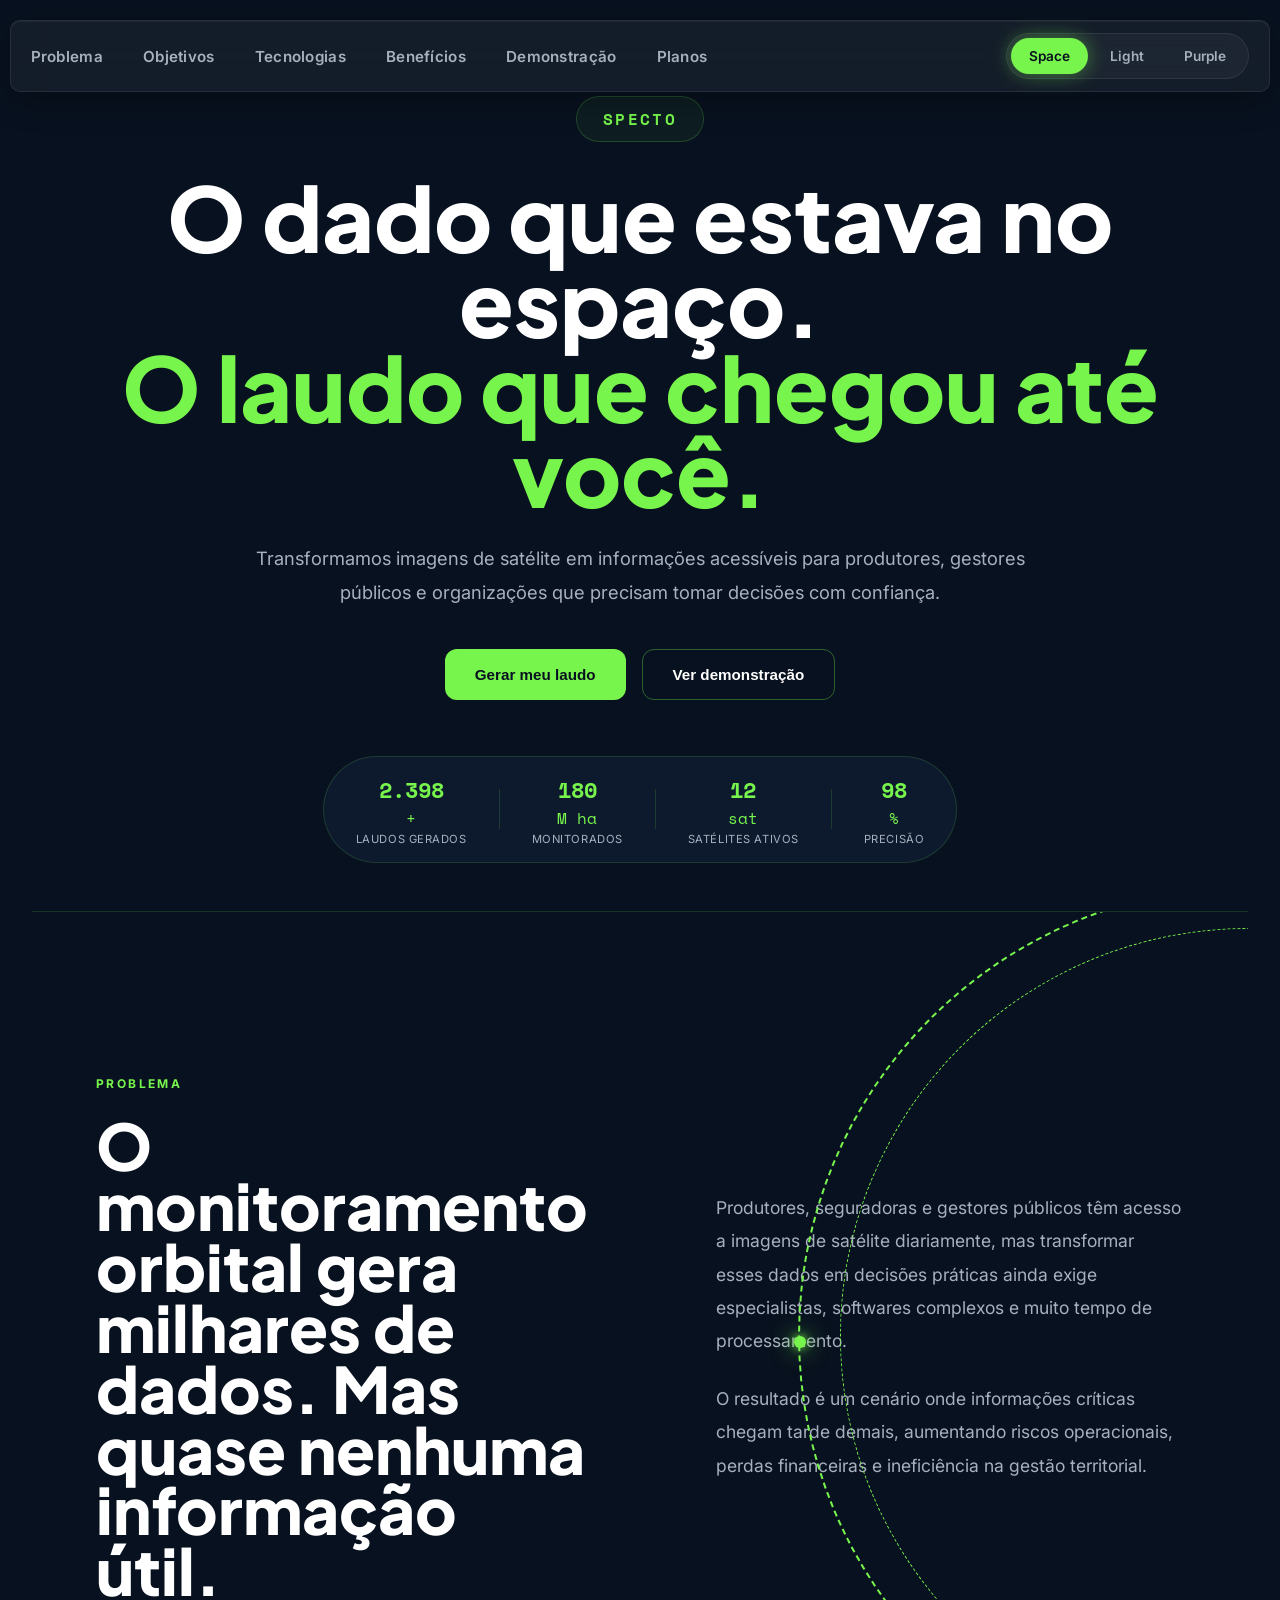
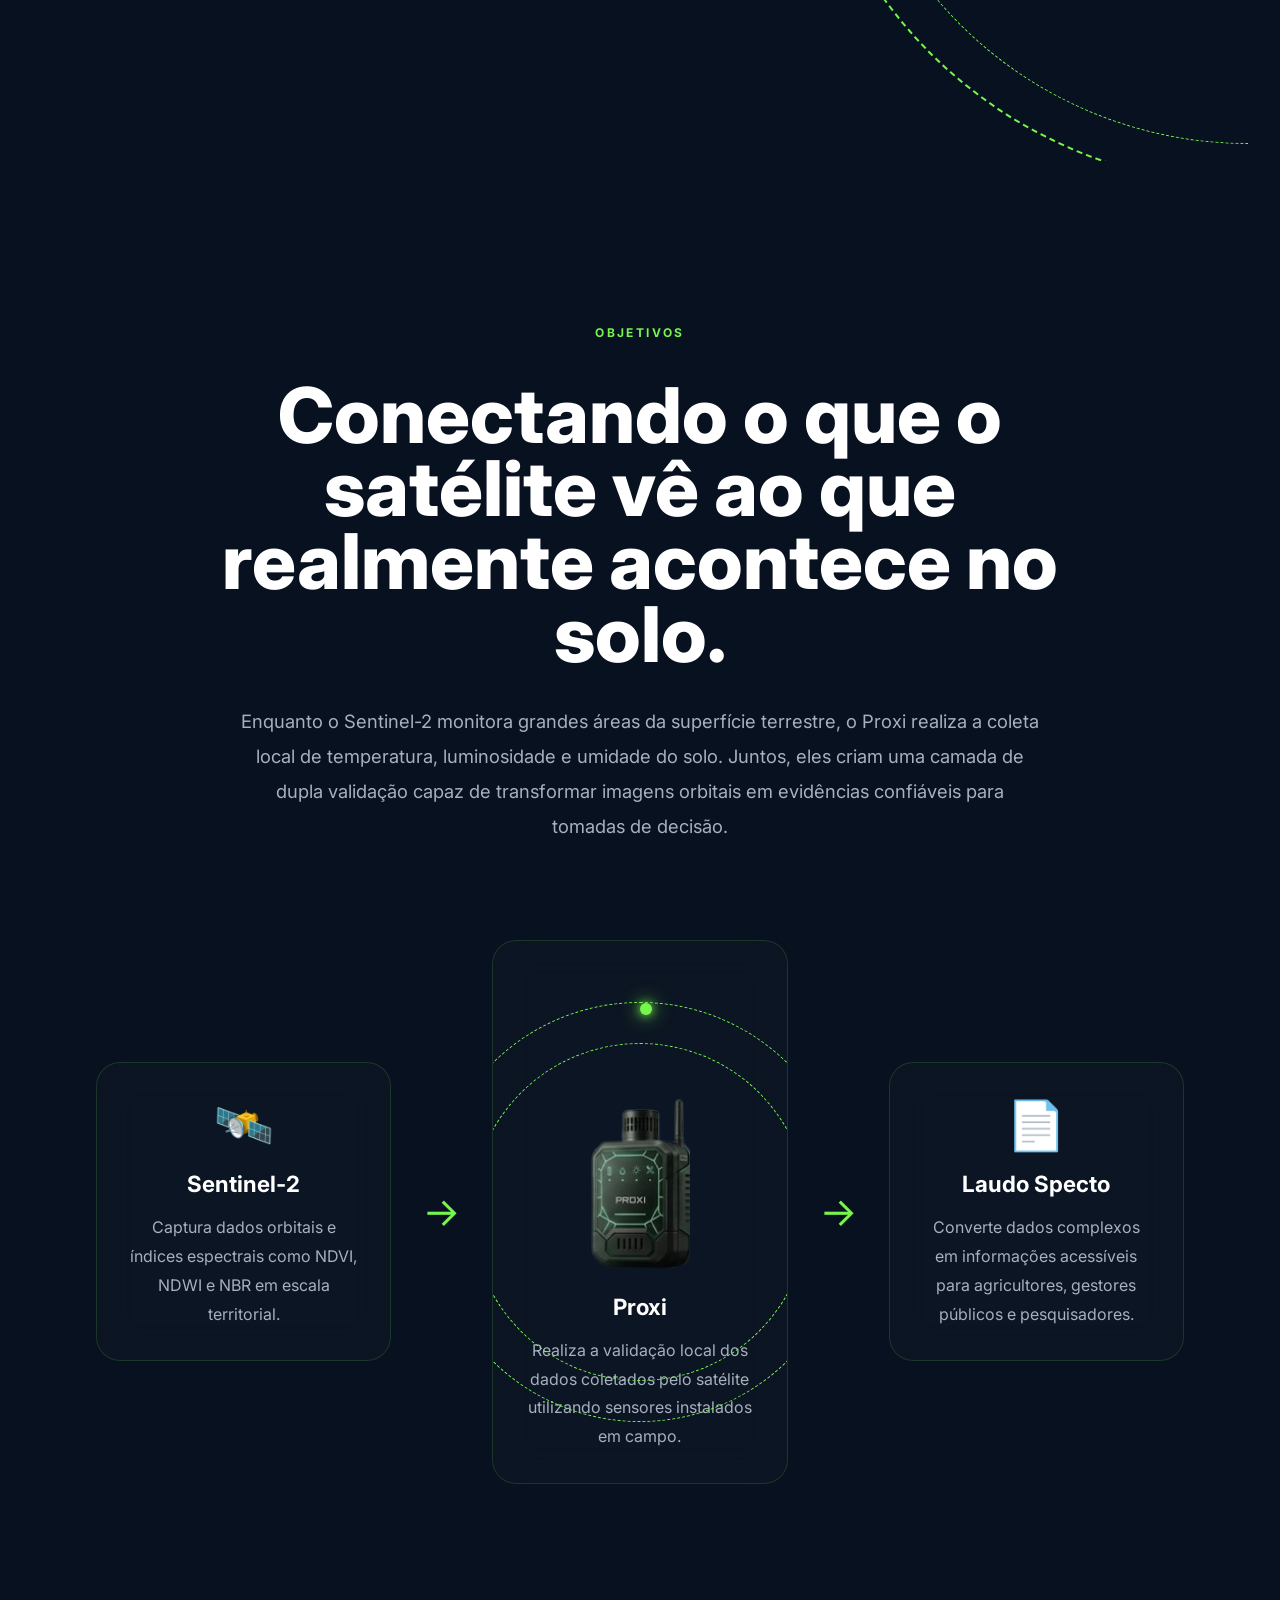
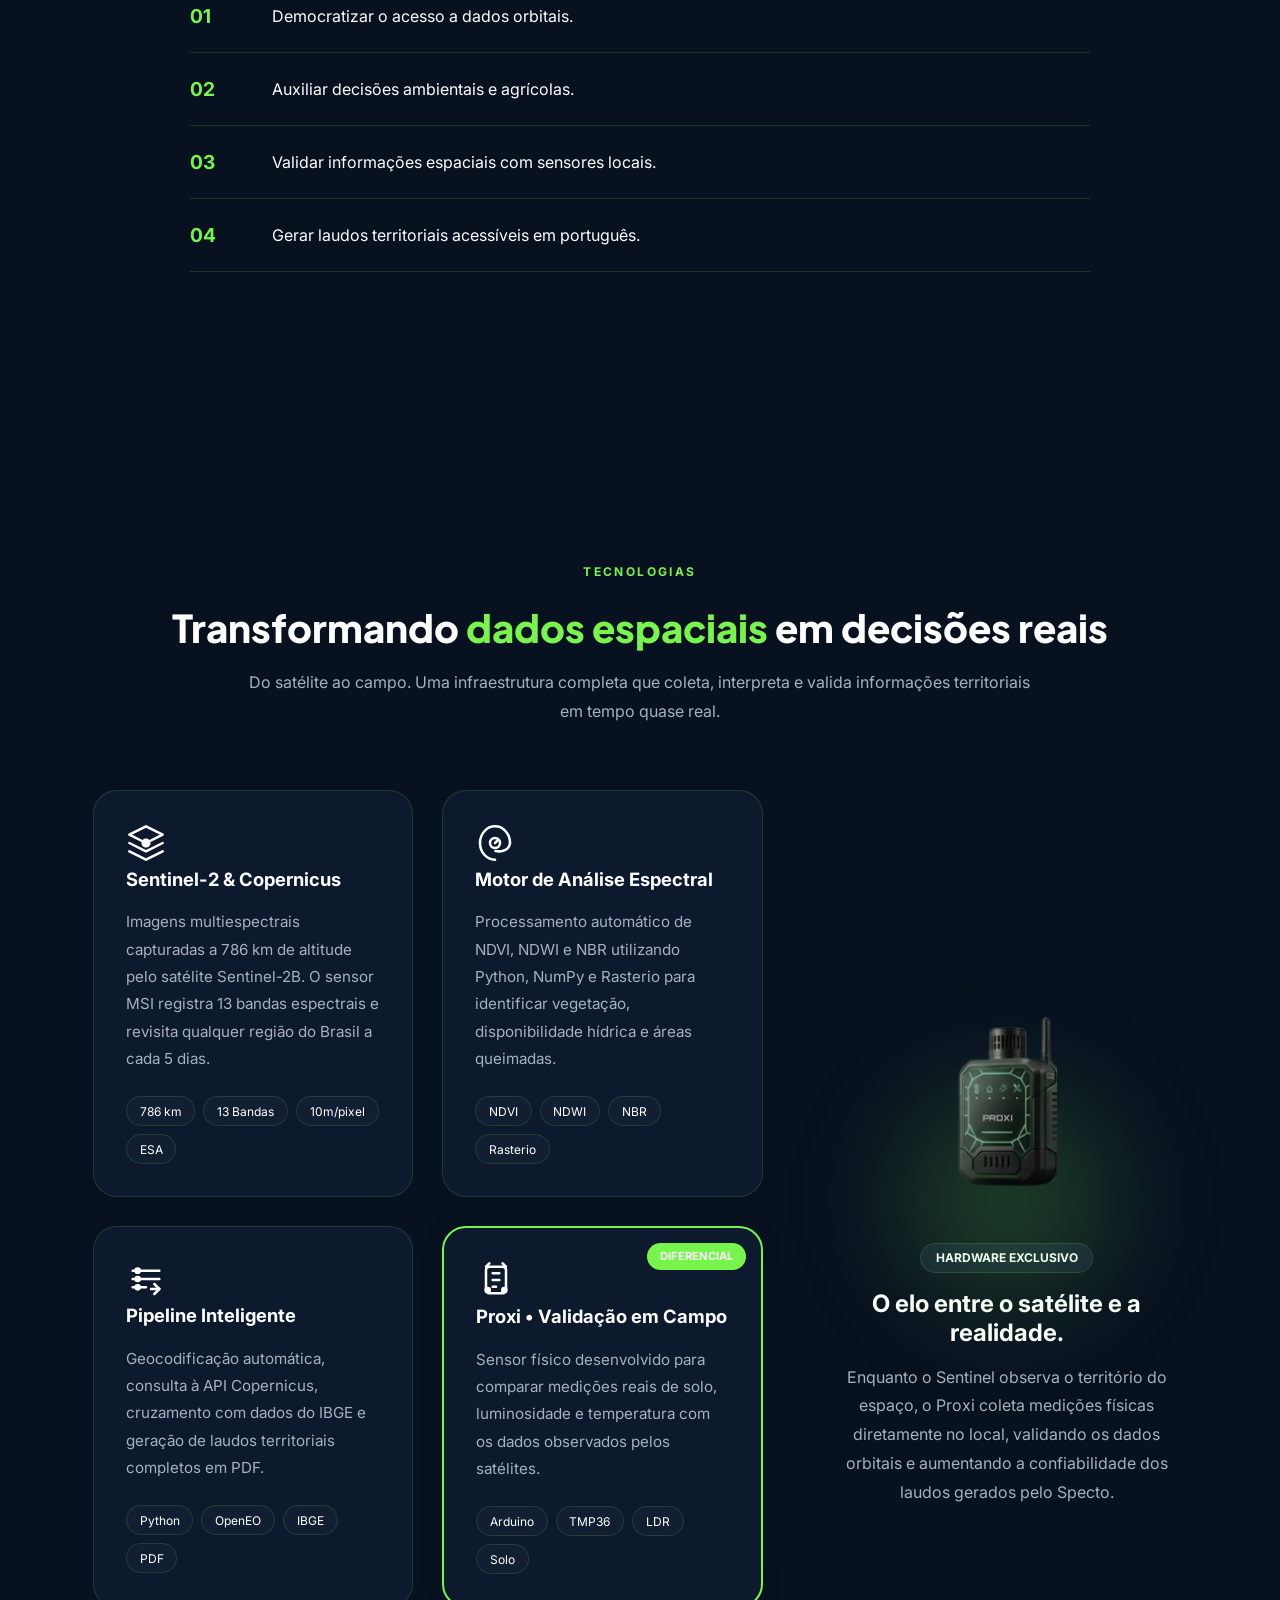
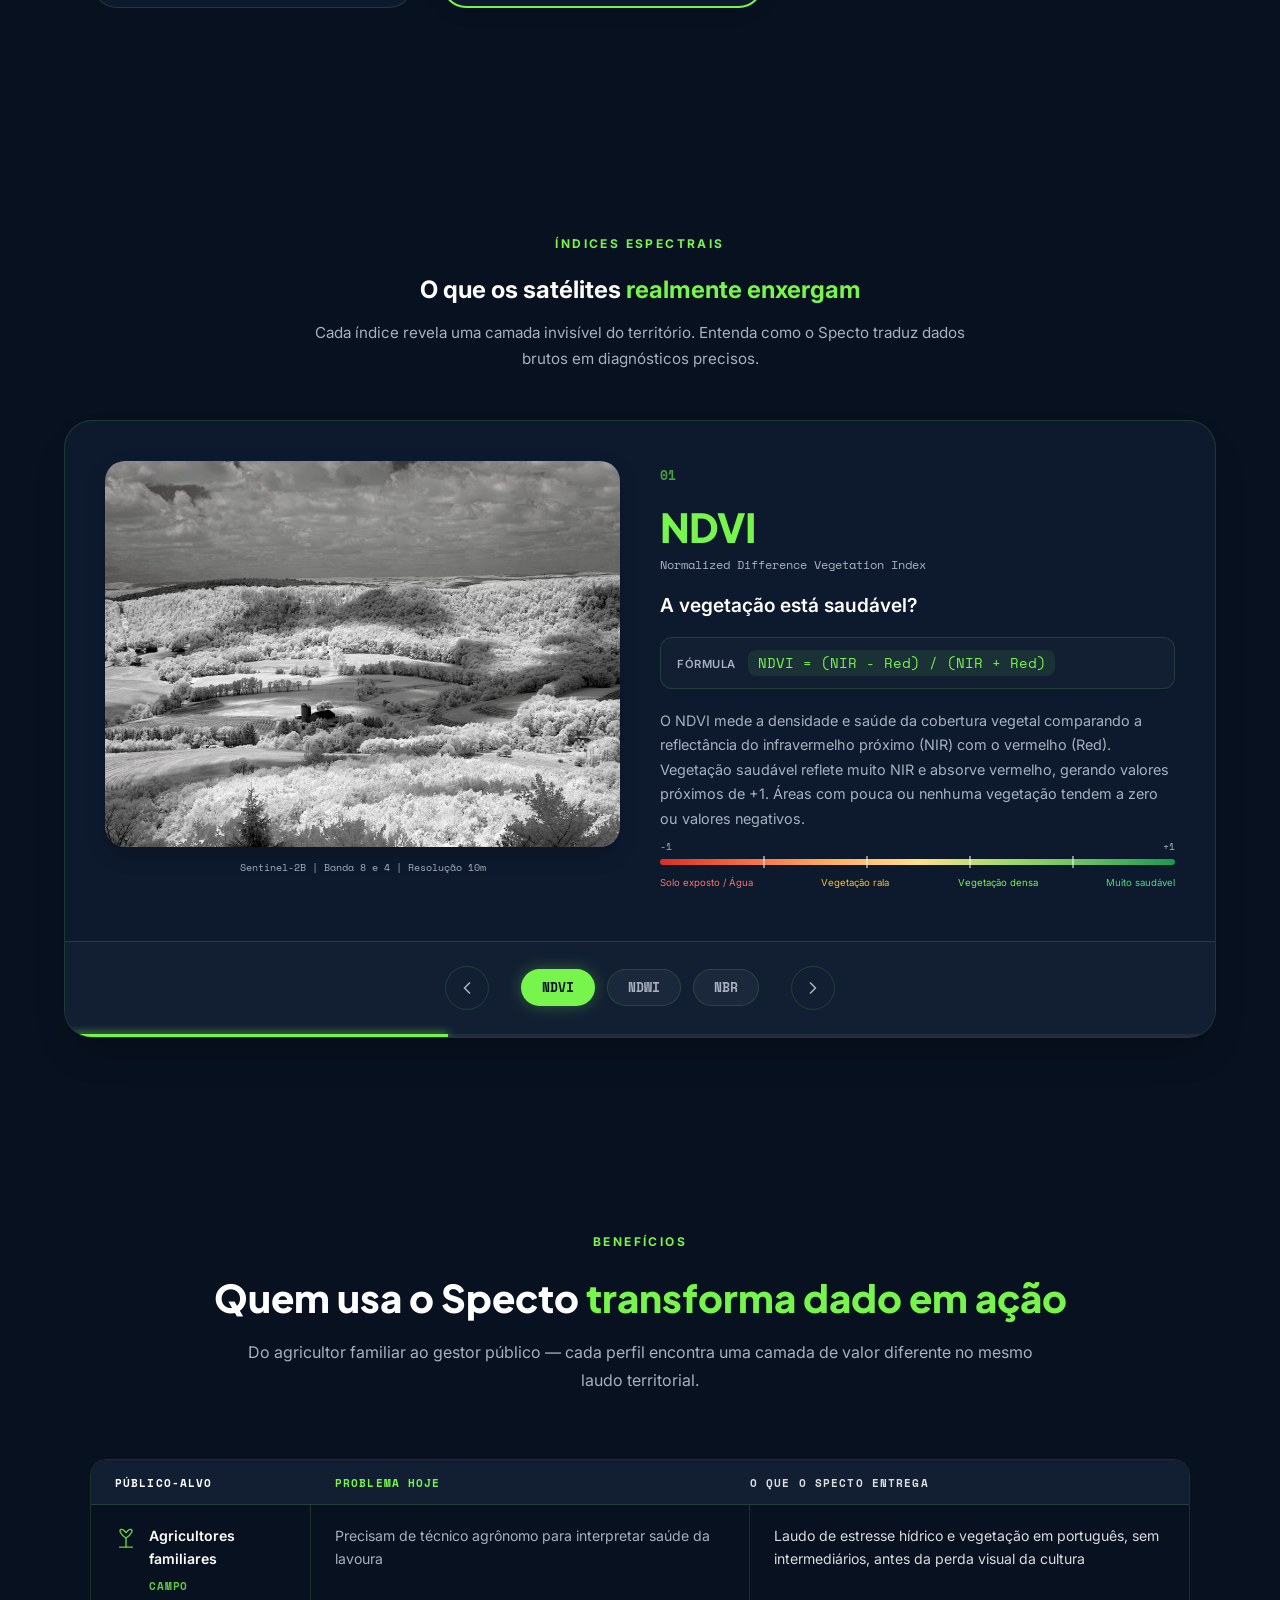
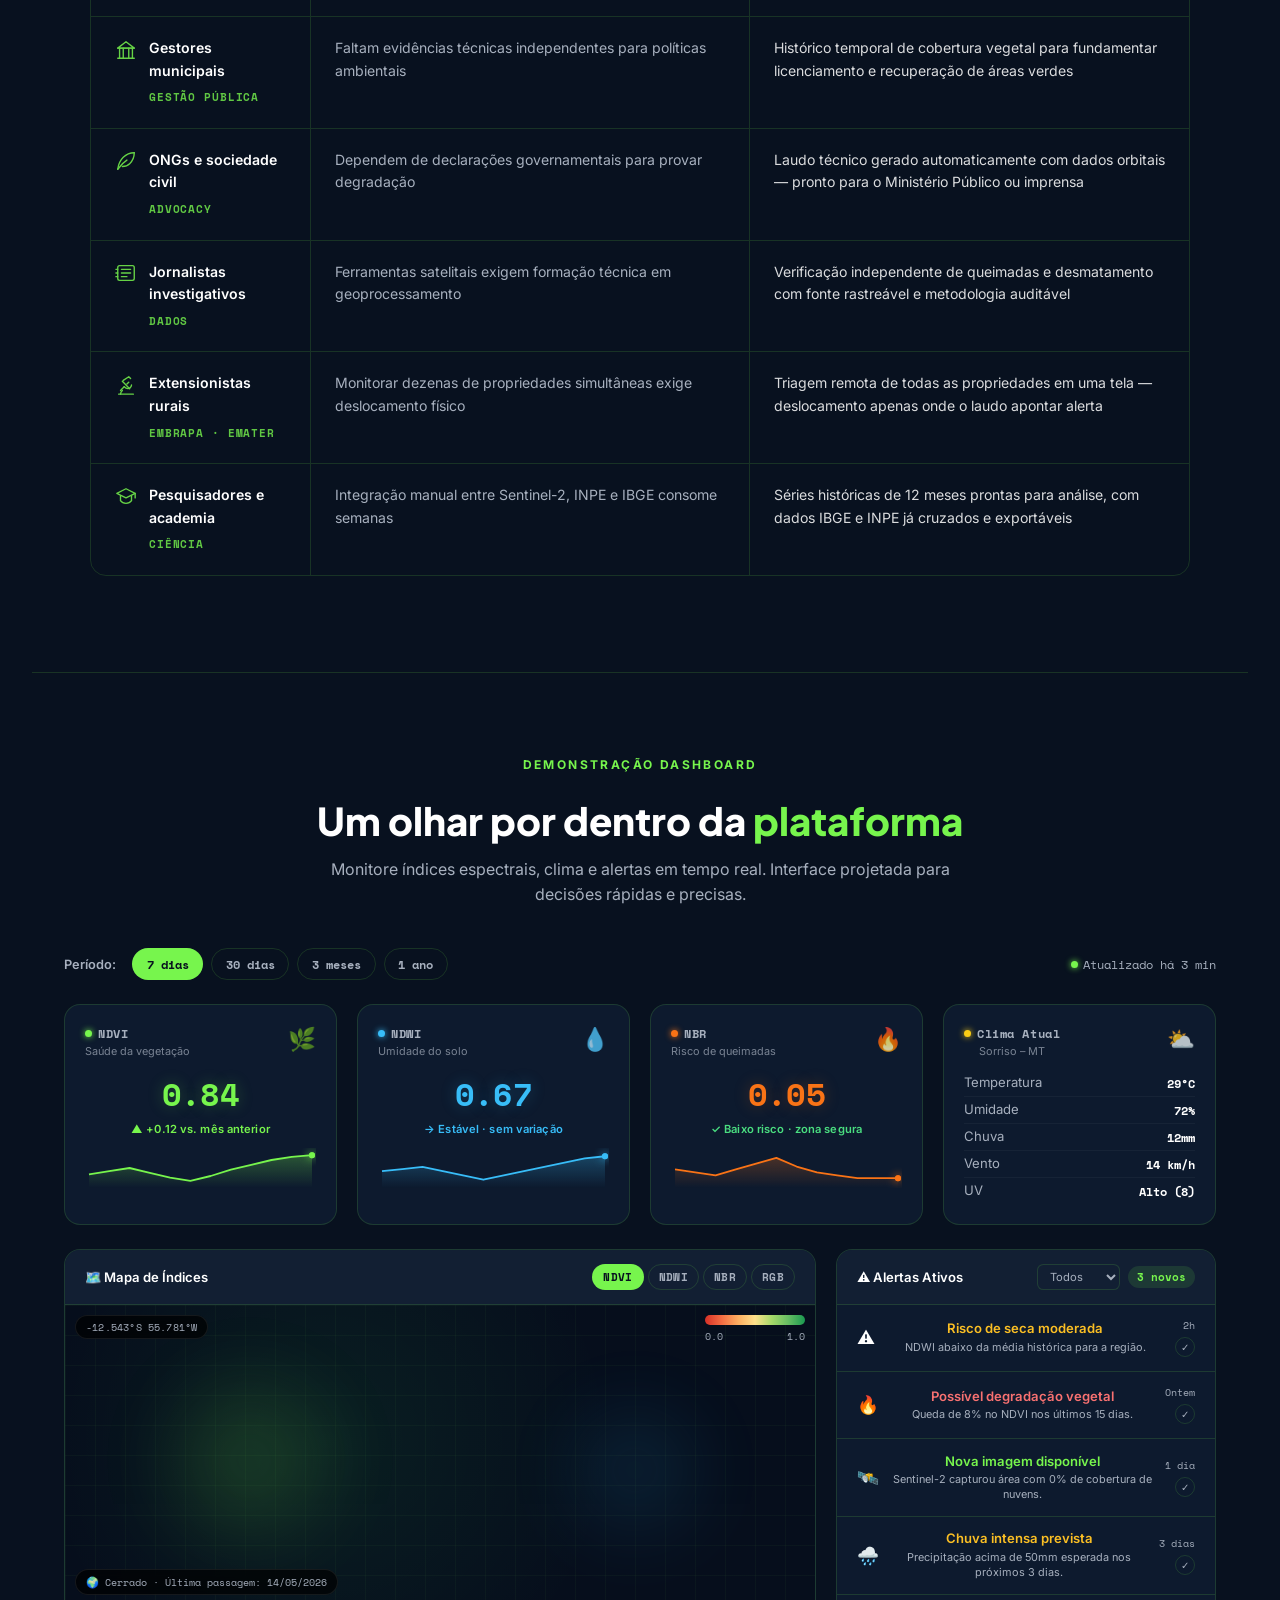
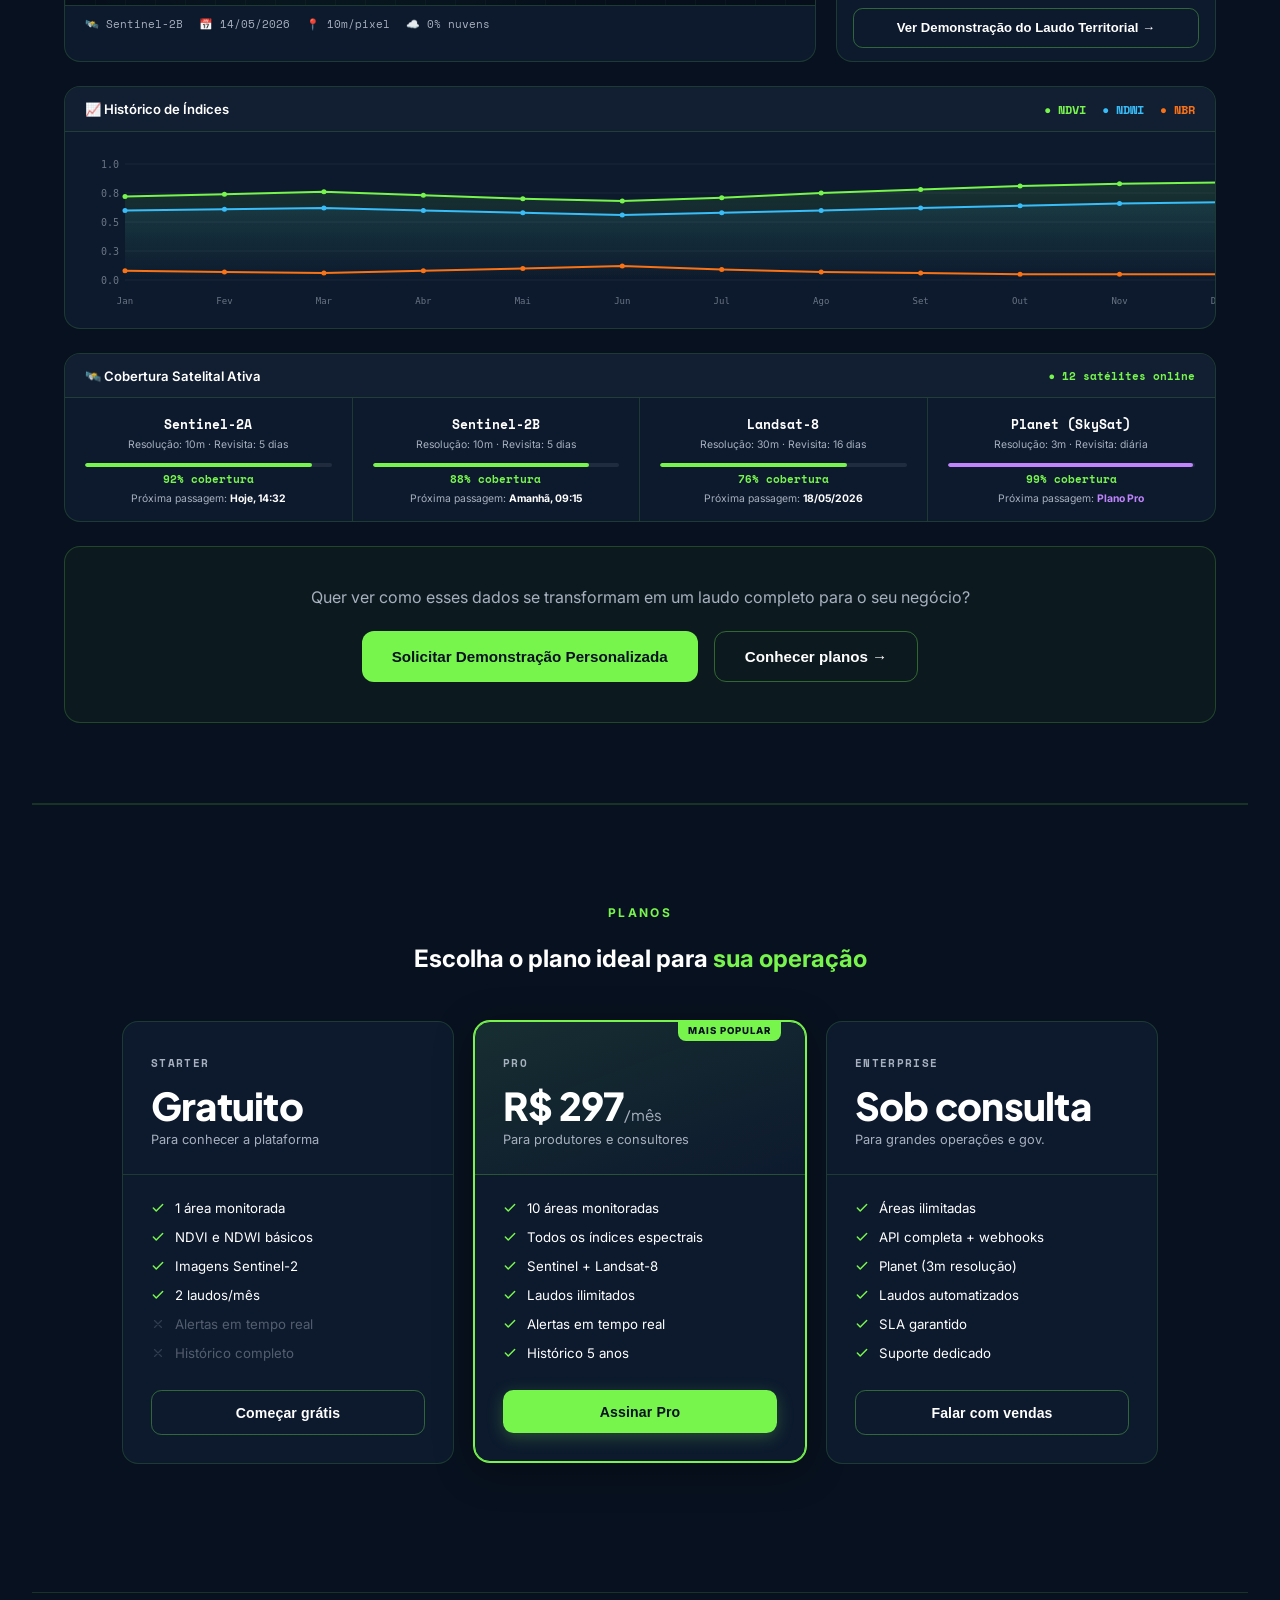
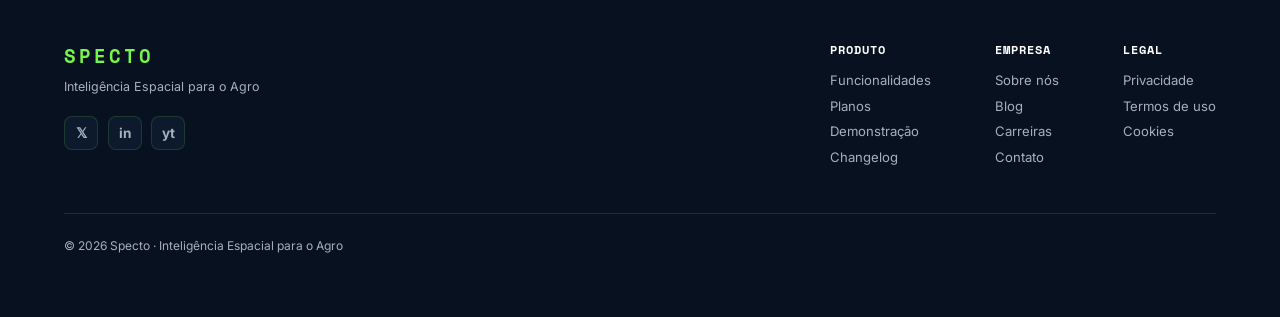
==== commit c6997a2e: "Seção de Benefícios foi feita e unificada com a seção Público-alvo" ====
--- a/index.html
+++ b/index.html
@@ -20,6 +20,7 @@
             <a href="#problems" class="menu-link active">Problema</a>
             <a href="#objetivos" class="menu-link">Objetivos</a>
             <a href="#tecnologia" class="menu-link">Tecnologias</a>
+            <a href="#beneficios" class="menu-link">Benefícios</a>
             <a href="#dashboard-demo" class="menu-link">Demonstração</a>
             <a href="#planos" class="menu-link">Planos</a>
         </nav>
@@ -511,6 +512,139 @@
             </div>
         </section>
 
+
+        <!-- Seção de Benefícios por Público-Alvo -->
+        <section class="beneficios-section" id="beneficios">
+            <div class="beneficios-container">
+                <div class="demo-header">
+                    <span class="problemas-tag">BENEFÍCIOS</span>
+                    <h2 class="demo-title reveal-up">
+                        Quem usa o Specto
+                        <span class="highlight-text">transforma dado em ação</span>
+                    </h2>
+                    <p class="tech-subtitle">
+                        Do agricultor familiar ao gestor público — cada perfil encontra
+                        uma camada de valor diferente no mesmo laudo territorial.
+                    </p>
+                </div>
+
+                <div class="beneficios-table reveal-fade">
+                    <div class="bt-header">
+                        <span class="bt-col-publico">Público-alvo</span>
+                        <span class="bt-col-dor">Problema hoje</span>
+                        <span class="bt-col-valor">O que o Specto entrega</span>
+                    </div>
+
+                    <div class="bt-row">
+                        <div class="bt-col-publico">
+                            <span class="bt-icon"><svg class="bt-svg-icon" width="22" height="22" viewBox="0 0 24 24" fill="none" xmlns="http://www.w3.org/2000/svg">
+                                <path d="M12 22V12" stroke="currentColor" stroke-width="1.5" stroke-linecap="round"/>
+                                <path d="M12 12C12 12 8 10 6 6C4 2 8 2 10 4C11 5 12 6 12 6" stroke="currentColor" stroke-width="1.5" stroke-linecap="round" stroke-linejoin="round"/>
+                                <path d="M12 12C12 12 16 10 18 6C20 2 16 2 14 4C13 5 12 6 12 6" stroke="currentColor" stroke-width="1.5" stroke-linecap="round" stroke-linejoin="round"/>
+                                <path d="M5 22H19" stroke="currentColor" stroke-width="1.5" stroke-linecap="round"/>
+                            </svg></span>
+                            <div>
+                                <strong>Agricultores familiares</strong>
+                                <span class="bt-tag">Campo</span>
+                            </div>
+                        </div>
+                        <div class="bt-col-dor" data-label="Problema hoje">Precisam de técnico agrônomo para interpretar saúde da lavoura</div>
+                        <div class="bt-col-valor" data-label="O que o Specto entrega">Laudo de estresse hídrico e vegetação em português, sem intermediários, antes da perda visual da cultura</div>
+                    </div>
+
+                    <div class="bt-row">
+                        <div class="bt-col-publico">
+                            <span class="bt-icon"><svg class="bt-svg-icon" width="22" height="22" viewBox="0 0 24 24" fill="none" xmlns="http://www.w3.org/2000/svg">
+                                <path d="M3 21H21" stroke="currentColor" stroke-width="1.5" stroke-linecap="round"/>
+                                <path d="M3 10H21" stroke="currentColor" stroke-width="1.5" stroke-linecap="round"/>
+                                <path d="M5 10V21" stroke="currentColor" stroke-width="1.5" stroke-linecap="round"/>
+                                <path d="M19 10V21" stroke="currentColor" stroke-width="1.5" stroke-linecap="round"/>
+                                <path d="M9 10V21" stroke="currentColor" stroke-width="1.5" stroke-linecap="round"/>
+                                <path d="M15 10V21" stroke="currentColor" stroke-width="1.5" stroke-linecap="round"/>
+                                <path d="M12 3L21 10H3L12 3Z" stroke="currentColor" stroke-width="1.5" stroke-linecap="round" stroke-linejoin="round"/>
+                            </svg></span>
+                            <div>
+                                <strong>Gestores municipais</strong>
+                                <span class="bt-tag">Gestão pública</span>
+                            </div>
+                        </div>
+                        <div class="bt-col-dor" data-label="Problema hoje">Faltam evidências técnicas independentes para políticas ambientais</div>
+                        <div class="bt-col-valor" data-label="O que o Specto entrega">Histórico temporal de cobertura vegetal para fundamentar licenciamento e recuperação de áreas verdes</div>
+                    </div>
+
+                    <div class="bt-row">
+                        <div class="bt-col-publico">
+                            <span class="bt-icon"><svg class="bt-svg-icon" width="22" height="22" viewBox="0 0 24 24" fill="none" xmlns="http://www.w3.org/2000/svg">
+                                <path d="M21 3C21 3 14 3 9 8C4 13 3 21 3 21" stroke="currentColor" stroke-width="1.5" stroke-linecap="round" stroke-linejoin="round"/>
+                                <path d="M3 21C3 21 8 14 13 11" stroke="currentColor" stroke-width="1.5" stroke-linecap="round"/>
+                                <path d="M21 3C21 3 21 10 16 15C14 17 11 18 8 18" stroke="currentColor" stroke-width="1.5" stroke-linecap="round" stroke-linejoin="round"/>
+                            </svg></span>
+                            <div>
+                                <strong>ONGs e sociedade civil</strong>
+                                <span class="bt-tag">Advocacy</span>
+                            </div>
+                        </div>
+                        <div class="bt-col-dor" data-label="Problema hoje">Dependem de declarações governamentais para provar degradação</div>
+                        <div class="bt-col-valor" data-label="O que o Specto entrega">Laudo técnico gerado automaticamente com dados orbitais — pronto para o Ministério Público ou imprensa</div>
+                    </div>
+
+                    <div class="bt-row">
+                        <div class="bt-col-publico">
+                            <span class="bt-icon"><svg class="bt-svg-icon" width="22" height="22" viewBox="0 0 24 24" fill="none" xmlns="http://www.w3.org/2000/svg">
+                                <rect x="3" y="4" width="18" height="16" rx="2" stroke="currentColor" stroke-width="1.5"/>
+                                <path d="M7 8H17" stroke="currentColor" stroke-width="1.5" stroke-linecap="round"/>
+                                <path d="M7 12H17" stroke="currentColor" stroke-width="1.5" stroke-linecap="round"/>
+                                <path d="M7 16H13" stroke="currentColor" stroke-width="1.5" stroke-linecap="round"/>
+                                <path d="M3 8H1M3 12H1M3 16H1" stroke="currentColor" stroke-width="1.5" stroke-linecap="round"/>
+                            </svg></span>
+                            <div>
+                                <strong>Jornalistas investigativos</strong>
+                                <span class="bt-tag">Dados</span>
+                            </div>
+                        </div>
+                        <div class="bt-col-dor" data-label="Problema hoje">Ferramentas satelitais exigem formação técnica em geoprocessamento</div>
+                        <div class="bt-col-valor" data-label="O que o Specto entrega">Verificação independente de queimadas e desmatamento com fonte rastreável e metodologia auditável</div>
+                    </div>
+
+                    <div class="bt-row">
+                        <div class="bt-col-publico">
+                            <span class="bt-icon"><svg class="bt-svg-icon" width="22" height="22" viewBox="0 0 24 24" fill="none" xmlns="http://www.w3.org/2000/svg">
+                                <path d="M6 18L10 14" stroke="currentColor" stroke-width="1.5" stroke-linecap="round"/>
+                                <path d="M8 8L16 16" stroke="currentColor" stroke-width="1.5" stroke-linecap="round"/>
+                                <path d="M9 7L15 3L17 5" stroke="currentColor" stroke-width="1.5" stroke-linecap="round" stroke-linejoin="round"/>
+                                <path d="M13 11L15 9" stroke="currentColor" stroke-width="1.5" stroke-linecap="round"/>
+                                <path d="M4 22H20" stroke="currentColor" stroke-width="1.5" stroke-linecap="round"/>
+                                <path d="M8 18C8 18 6 20 6 22" stroke="currentColor" stroke-width="1.5" stroke-linecap="round"/>
+                                <path d="M10 14C10 14 12 16 14 16C16 16 18 14 18 12" stroke="currentColor" stroke-width="1.5" stroke-linecap="round"/>
+                            </svg></span>
+                            <div>
+                                <strong>Extensionistas rurais</strong>
+                                <span class="bt-tag">Embrapa · Emater</span>
+                            </div>
+                        </div>
+                        <div class="bt-col-dor" data-label="Problema hoje">Monitorar dezenas de propriedades simultâneas exige deslocamento físico</div>
+                        <div class="bt-col-valor" data-label="O que o Specto entrega">Triagem remota de todas as propriedades em uma tela — deslocamento apenas onde o laudo apontar alerta</div>
+                    </div>
+
+                    <div class="bt-row">
+                        <div class="bt-col-publico">
+                            <span class="bt-icon"><svg class="bt-svg-icon" width="22" height="22" viewBox="0 0 24 24" fill="none" xmlns="http://www.w3.org/2000/svg">
+                                <path d="M12 3L22 8L12 13L2 8L12 3Z" stroke="currentColor" stroke-width="1.5" stroke-linecap="round" stroke-linejoin="round"/>
+                                <path d="M6 10.5V16C6 16 8 19 12 19C16 19 18 16 18 16V10.5" stroke="currentColor" stroke-width="1.5" stroke-linecap="round" stroke-linejoin="round"/>
+                                <path d="M22 8V13" stroke="currentColor" stroke-width="1.5" stroke-linecap="round"/>
+                            </svg></span>
+                            <div>
+                                <strong>Pesquisadores e academia</strong>
+                                <span class="bt-tag">Ciência</span>
+                            </div>
+                        </div>
+                        <div class="bt-col-dor" data-label="Problema hoje">Integração manual entre Sentinel-2, INPE e IBGE consome semanas</div>
+                        <div class="bt-col-valor" data-label="O que o Specto entrega">Séries históricas de 12 meses prontas para análise, com dados IBGE e INPE já cruzados e exportáveis</div>
+                    </div>
+                </div>
+            </div>
+        </section>
+
         <!-- Seção de Demonstração do Dashboard -->
         <section class="demo-section" id="dashboard-demo">
             <div class="container demo-container">
@@ -769,47 +903,59 @@
                 <h2 class="section-title reveal-up">Escolha o plano ideal para <span class="highlight-text">sua operação</span></h2>
                 <div class="planos-grid">
                     <div class="plano-card reveal-up" style="animation-delay:0.05s">
-                        <div class="plano-name">Starter</div>
-                        <div class="plano-price">Gratuito</div>
-                        <div class="plano-desc">Para conhecer a plataforma</div>
+                        <div class="plano-card-header">
+                            <div class="plano-name">Starter</div>
+                            <div class="plano-price">Gratuito</div>
+                            <div class="plano-desc">Para conhecer a plataforma</div>
+                        </div>
+                        <div class="plano-card-body">
                         <ul class="plano-features">
-                            <li>✓ 1 área monitorada</li>
-                            <li>✓ NDVI e NDWI básicos</li>
-                            <li>✓ Imagens Sentinel-2</li>
-                            <li>✓ 2 laudos/mês</li>
-                            <li class="disabled">✗ Alertas em tempo real</li>
-                            <li class="disabled">✗ Histórico completo</li>
+                            <li><svg class="feat-check" width="14" height="14" viewBox="0 0 24 24" fill="none" xmlns="http://www.w3.org/2000/svg"><path d="M20 6L9 17L4 12" stroke="currentColor" stroke-width="2.5" stroke-linecap="round" stroke-linejoin="round"/></svg> 1 área monitorada</li>
+                            <li><svg class="feat-check" width="14" height="14" viewBox="0 0 24 24" fill="none" xmlns="http://www.w3.org/2000/svg"><path d="M20 6L9 17L4 12" stroke="currentColor" stroke-width="2.5" stroke-linecap="round" stroke-linejoin="round"/></svg> NDVI e NDWI básicos</li>
+                            <li><svg class="feat-check" width="14" height="14" viewBox="0 0 24 24" fill="none" xmlns="http://www.w3.org/2000/svg"><path d="M20 6L9 17L4 12" stroke="currentColor" stroke-width="2.5" stroke-linecap="round" stroke-linejoin="round"/></svg> Imagens Sentinel-2</li>
+                            <li><svg class="feat-check" width="14" height="14" viewBox="0 0 24 24" fill="none" xmlns="http://www.w3.org/2000/svg"><path d="M20 6L9 17L4 12" stroke="currentColor" stroke-width="2.5" stroke-linecap="round" stroke-linejoin="round"/></svg> 2 laudos/mês</li>
+                            <li class="disabled"><svg class="feat-cross" width="14" height="14" viewBox="0 0 24 24" fill="none" xmlns="http://www.w3.org/2000/svg"><path d="M18 6L6 18M6 6L18 18" stroke="currentColor" stroke-width="2" stroke-linecap="round"/></svg> Alertas em tempo real</li>
+                            <li class="disabled"><svg class="feat-cross" width="14" height="14" viewBox="0 0 24 24" fill="none" xmlns="http://www.w3.org/2000/svg"><path d="M18 6L6 18M6 6L18 18" stroke="currentColor" stroke-width="2" stroke-linecap="round"/></svg> Histórico completo</li>
                         </ul>
                         <button class="plano-btn plano-btn-secondary" onclick="mostrarToast('📋 Plano Starter ativado com sucesso!', 'success')">Começar grátis</button>
+                        </div>
                     </div>
                     <div class="plano-card plano-featured reveal-up" style="animation-delay:0.1s">
-                        <div class="plano-badge-destaque">Mais popular</div>
-                        <div class="plano-name">Pro</div>
-                        <div class="plano-price">R$ 297<span>/mês</span></div>
-                        <div class="plano-desc">Para produtores e consultores</div>
+                        <div class="plano-card-header">
+                            <div class="plano-badge-destaque">Mais popular</div>
+                            <div class="plano-name">Pro</div>
+                            <div class="plano-price">R$ 297<span>/mês</span></div>
+                            <div class="plano-desc">Para produtores e consultores</div>
+                        </div>
+                        <div class="plano-card-body">
                         <ul class="plano-features">
-                            <li>✓ 10 áreas monitoradas</li>
-                            <li>✓ Todos os índices espectrais</li>
-                            <li>✓ Sentinel + Landsat-8</li>
-                            <li>✓ Laudos ilimitados</li>
-                            <li>✓ Alertas em tempo real</li>
-                            <li>✓ Histórico 5 anos</li>
+                            <li><svg class="feat-check" width="14" height="14" viewBox="0 0 24 24" fill="none" xmlns="http://www.w3.org/2000/svg"><path d="M20 6L9 17L4 12" stroke="currentColor" stroke-width="2.5" stroke-linecap="round" stroke-linejoin="round"/></svg> 10 áreas monitoradas</li>
+                            <li><svg class="feat-check" width="14" height="14" viewBox="0 0 24 24" fill="none" xmlns="http://www.w3.org/2000/svg"><path d="M20 6L9 17L4 12" stroke="currentColor" stroke-width="2.5" stroke-linecap="round" stroke-linejoin="round"/></svg> Todos os índices espectrais</li>
+                            <li><svg class="feat-check" width="14" height="14" viewBox="0 0 24 24" fill="none" xmlns="http://www.w3.org/2000/svg"><path d="M20 6L9 17L4 12" stroke="currentColor" stroke-width="2.5" stroke-linecap="round" stroke-linejoin="round"/></svg> Sentinel + Landsat-8</li>
+                            <li><svg class="feat-check" width="14" height="14" viewBox="0 0 24 24" fill="none" xmlns="http://www.w3.org/2000/svg"><path d="M20 6L9 17L4 12" stroke="currentColor" stroke-width="2.5" stroke-linecap="round" stroke-linejoin="round"/></svg> Laudos ilimitados</li>
+                            <li><svg class="feat-check" width="14" height="14" viewBox="0 0 24 24" fill="none" xmlns="http://www.w3.org/2000/svg"><path d="M20 6L9 17L4 12" stroke="currentColor" stroke-width="2.5" stroke-linecap="round" stroke-linejoin="round"/></svg> Alertas em tempo real</li>
+                            <li><svg class="feat-check" width="14" height="14" viewBox="0 0 24 24" fill="none" xmlns="http://www.w3.org/2000/svg"><path d="M20 6L9 17L4 12" stroke="currentColor" stroke-width="2.5" stroke-linecap="round" stroke-linejoin="round"/></svg> Histórico 5 anos</li>
                         </ul>
                         <button class="plano-btn plano-btn-primary" onclick="mostrarToast('🚀 Redirecionando para pagamento...', 'info')">Assinar Pro</button>
+                        </div>
                     </div>
                     <div class="plano-card reveal-up" style="animation-delay:0.15s">
-                        <div class="plano-name">Enterprise</div>
-                        <div class="plano-price">Sob consulta</div>
-                        <div class="plano-desc">Para grandes operações e gov.</div>
+                        <div class="plano-card-header">
+                            <div class="plano-name">Enterprise</div>
+                            <div class="plano-price">Sob consulta</div>
+                            <div class="plano-desc">Para grandes operações e gov.</div>
+                        </div>
+                        <div class="plano-card-body">
                         <ul class="plano-features">
-                            <li>✓ Áreas ilimitadas</li>
-                            <li>✓ API completa + webhooks</li>
-                            <li>✓ Planet (3m resolução)</li>
-                            <li>✓ Laudos automatizados</li>
-                            <li>✓ SLA garantido</li>
-                            <li>✓ Suporte dedicado</li>
+                            <li><svg class="feat-check" width="14" height="14" viewBox="0 0 24 24" fill="none" xmlns="http://www.w3.org/2000/svg"><path d="M20 6L9 17L4 12" stroke="currentColor" stroke-width="2.5" stroke-linecap="round" stroke-linejoin="round"/></svg> Áreas ilimitadas</li>
+                            <li><svg class="feat-check" width="14" height="14" viewBox="0 0 24 24" fill="none" xmlns="http://www.w3.org/2000/svg"><path d="M20 6L9 17L4 12" stroke="currentColor" stroke-width="2.5" stroke-linecap="round" stroke-linejoin="round"/></svg> API completa + webhooks</li>
+                            <li><svg class="feat-check" width="14" height="14" viewBox="0 0 24 24" fill="none" xmlns="http://www.w3.org/2000/svg"><path d="M20 6L9 17L4 12" stroke="currentColor" stroke-width="2.5" stroke-linecap="round" stroke-linejoin="round"/></svg> Planet (3m resolução)</li>
+                            <li><svg class="feat-check" width="14" height="14" viewBox="0 0 24 24" fill="none" xmlns="http://www.w3.org/2000/svg"><path d="M20 6L9 17L4 12" stroke="currentColor" stroke-width="2.5" stroke-linecap="round" stroke-linejoin="round"/></svg> Laudos automatizados</li>
+                            <li><svg class="feat-check" width="14" height="14" viewBox="0 0 24 24" fill="none" xmlns="http://www.w3.org/2000/svg"><path d="M20 6L9 17L4 12" stroke="currentColor" stroke-width="2.5" stroke-linecap="round" stroke-linejoin="round"/></svg> SLA garantido</li>
+                            <li><svg class="feat-check" width="14" height="14" viewBox="0 0 24 24" fill="none" xmlns="http://www.w3.org/2000/svg"><path d="M20 6L9 17L4 12" stroke="currentColor" stroke-width="2.5" stroke-linecap="round" stroke-linejoin="round"/></svg> Suporte dedicado</li>
                         </ul>
                         <button class="plano-btn plano-btn-secondary" onclick="abrirModalContato()">Falar com vendas</button>
+                        </div>
                     </div>
                 </div>
             </div>
--- a/assets/css/style.css
+++ b/assets/css/style.css
@@ -2404,12 +2404,12 @@
    ============================================ */
 
 .planos-section {
-    padding: 5rem 0;
+    padding: 6rem 0;
     border-top: 1px solid var(--card-border);
 }
 
 .planos-container {
-    max-width: 1200px;
+    max-width: 1100px;
     margin: 0 auto;
     padding: 0 2rem;
     text-align: center;
@@ -2418,114 +2418,170 @@
 .planos-grid {
     display: grid;
     grid-template-columns: repeat(3, 1fr);
-    gap: 1.5rem;
+    gap: 1.25rem;
     text-align: left;
     align-items: start;
-}
-
+    margin-top: 3rem;
+}
+
+/* Card base */
 .plano-card {
     background: var(--bg-card);
     border: 1px solid var(--card-border);
     border-radius: var(--radius-card);
-    padding: 2rem 1.5rem;
-    transition: all 0.25s;
+    padding: 0;
+    transition: transform 0.25s, box-shadow 0.25s, border-color 0.25s;
     position: relative;
+    overflow: hidden;
+    display: flex;
+    flex-direction: column;
 }
 
 .plano-card:hover {
-    transform: translateY(-4px);
-    box-shadow: var(--shadow-card);
-}
-
+    transform: translateY(-5px);
+    box-shadow: 0 16px 48px rgba(0,0,0,0.35);
+}
+
+/* Card header area */
+.plano-card-header {
+    padding: 2rem 1.75rem 1.5rem;
+    border-bottom: 1px solid var(--card-border);
+}
+
+/* Card body area */
+.plano-card-body {
+    padding: 1.5rem 1.75rem 1.75rem;
+    display: flex;
+    flex-direction: column;
+    flex: 1;
+}
+
+/* Featured card */
 .plano-featured {
     border-color: var(--text-highlight);
-    background: linear-gradient(180deg, rgba(119,245,77,0.06) 0%, var(--bg-card) 100%);
-}
-
+    box-shadow: 0 0 0 1px var(--text-highlight), 0 8px 40px rgba(0,0,0,0.3);
+}
+
+.plano-featured .plano-card-header {
+    background: linear-gradient(160deg, rgba(119,245,77,0.09) 0%, transparent 100%);
+    border-bottom-color: rgba(119, 245, 77, 0.2);
+}
+
+.plano-featured:hover {
+    box-shadow: 0 0 0 1px var(--text-highlight), 0 20px 56px rgba(0,0,0,0.4);
+}
+
+/* Badge */
 .plano-badge-destaque {
     position: absolute;
-    top: -12px;
-    left: 50%;
-    transform: translateX(-50%);
+    top: -1px;
+    right: 1.5rem;
     background: var(--text-highlight);
     color: var(--button-primary-text);
-    font-size: 0.65rem;
+    font-size: 0.6rem;
     font-weight: 800;
-    padding: 3px 12px;
-    border-radius: 999px;
-    text-transform: uppercase;
-    letter-spacing: 0.08em;
-    white-space: nowrap;
-}
-
-.plano-name {
-    font-size: 0.8rem;
-    font-weight: 700;
-    color: var(--text-secondary);
+    padding: 4px 10px 5px;
+    border-radius: 0 0 8px 8px;
     text-transform: uppercase;
     letter-spacing: 0.1em;
-    margin-bottom: 0.5rem;
+    white-space: nowrap;
+}
+
+/* Plan name */
+.plano-name {
+    font-size: 0.7rem;
+    font-weight: 700;
+    color: var(--text-secondary);
+    text-transform: uppercase;
+    letter-spacing: 0.12em;
+    margin-bottom: 1rem;
     font-family: "Space Mono", monospace;
 }
 
+/* Price */
 .plano-price {
     font-family: "Plus Jakarta Sans", sans-serif;
-    font-size: 2rem;
+    font-size: 2.4rem;
     font-weight: 800;
     color: var(--text-primary);
-    margin-bottom: 0.25rem;
+    margin-bottom: 0.3rem;
     line-height: 1;
+    letter-spacing: -0.02em;
 }
 
 .plano-price span {
-    font-size: 1rem;
+    font-size: 0.95rem;
     font-weight: 400;
     color: var(--text-secondary);
+    letter-spacing: 0;
 }
 
 .plano-desc {
-    font-size: 0.82rem;
-    color: var(--text-secondary);
-    margin-bottom: 1.5rem;
-}
-
+    font-size: 0.8rem;
+    color: var(--text-secondary);
+    margin: 0;
+    line-height: 1.5;
+}
+
+/* Features list */
 .plano-features {
     list-style: none;
-    margin-bottom: 2rem;
+    margin-bottom: 1.75rem;
     display: flex;
     flex-direction: column;
+    gap: 0.65rem;
+    flex: 1;
+}
+
+.plano-features li {
+    font-size: 0.83rem;
+    color: var(--text-primary);
+    display: flex;
+    align-items: center;
     gap: 0.6rem;
-}
-
-.plano-features li {
-    font-size: 0.82rem;
-    color: var(--text-primary);
+    line-height: 1.4;
 }
 
 .plano-features li.disabled {
     color: var(--text-secondary);
+    opacity: 0.45;
+}
+
+/* SVG check/cross icons */
+.feat-check {
+    color: var(--text-highlight);
+    flex-shrink: 0;
+}
+
+.feat-cross {
+    color: var(--text-secondary);
+    flex-shrink: 0;
     opacity: 0.5;
 }
 
+/* Buttons */
 .plano-btn {
     width: 100%;
-    padding: 0.9rem;
-    border-radius: 0.75rem;
+    padding: 0.85rem;
+    border-radius: 0.65rem;
     font-weight: 700;
-    font-size: 0.9rem;
+    font-size: 0.88rem;
     cursor: pointer;
     transition: all 0.2s;
     border: none;
+    letter-spacing: 0.01em;
 }
 
 .plano-btn-primary {
     background: var(--button-primary-bg);
     color: var(--button-primary-text);
+    box-shadow: 0 4px 16px rgba(119,245,77,0.25);
 }
 
 .plano-btn-primary:hover {
     filter: brightness(1.08);
     transform: translateY(-2px);
+    box-shadow: 0 6px 20px rgba(119,245,77,0.35);
 }
 
 .plano-btn-secondary {
@@ -2537,6 +2593,7 @@
 .plano-btn-secondary:hover {
     background: rgba(255,255,255,0.04);
     border-color: var(--text-highlight);
+    color: var(--text-highlight);
     transform: translateY(-2px);
 }
 
@@ -3033,4 +3090,155 @@
     
     .demo-filter-bar { gap: 0.5rem; }
     .filter-update { display: none; }
+}
+/* ============================================
+   SEÇÃO BENEFÍCIOS
+   ============================================ */
+
+.beneficios-section {
+    padding: 6rem 2rem;
+    background: var(--bg-color);
+}
+
+.beneficios-container {
+    max-width: 1100px;
+    margin: 0 auto;
+}
+
+/* Reutiliza .demo-header e .tech-subtitle que já existem */
+
+.beneficios-table {
+    margin-top: 3rem;
+    border: 1px solid var(--card-border);
+    border-radius: var(--radius-card);
+    overflow: hidden;
+}
+
+/* Header da tabela */
+.bt-header {
+    display: grid;
+    grid-template-columns: 220px 1fr 1fr;
+    gap: 0;
+    padding: 0.85rem 1.5rem;
+    background: var(--bg-elevated);
+    border-bottom: 1px solid var(--card-border);
+    font-size: 0.7rem;
+    font-weight: 700;
+    letter-spacing: 0.1em;
+    text-transform: uppercase;
+    color: var(--text-highlight);
+    font-family: "Space Mono", monospace;
+}
+
+/* Linhas */
+.bt-row {
+    display: grid;
+    grid-template-columns: 220px 1fr 1fr;
+    gap: 0;
+    border-bottom: 1px solid var(--card-border);
+    transition: background var(--transition-speed);
+}
+
+.bt-row:last-child {
+    border-bottom: none;
+}
+
+.bt-row:hover {
+    background: var(--bg-elevated);
+}
+
+.bt-row > div {
+    padding: 1.25rem 1.5rem;
+    font-size: 0.88rem;
+    line-height: 1.6;
+    color: var(--text-secondary);
+    border-right: 1px solid var(--card-border);
+}
+
+.bt-row > div:last-child {
+    border-right: none;
+}
+
+/* Coluna público */
+.bt-col-publico {
+    display: flex !important;
+    align-items: flex-start;
+    gap: 0.75rem;
+    color: var(--text-primary) !important;
+}
+
+.bt-icon {
+    flex-shrink: 0;
+    margin-top: 0.1rem;
+    display: flex;
+    align-items: center;
+    justify-content: center;
+}
+
+.bt-svg-icon {
+    color: var(--text-highlight);
+    opacity: 0.85;
+    transition: opacity var(--transition-speed);
+}
+
+.bt-row:hover .bt-svg-icon {
+    opacity: 1;
+}
+
+.bt-col-publico strong {
+    display: block;
+    font-size: 0.88rem;
+    font-weight: 600;
+    color: var(--text-primary);
+    margin-bottom: 0.2rem;
+}
+
+.bt-tag {
+    font-size: 0.68rem;
+    font-weight: 600;
+    letter-spacing: 0.08em;
+    text-transform: uppercase;
+    color: var(--text-highlight);
+    font-family: "Space Mono", monospace;
+    opacity: 0.8;
+}
+
+/* Coluna valor — destaque sutil */
+.bt-col-valor {
+    color: var(--text-primary) !important;
+    opacity: 0.85;
+}
+
+/* Responsivo */
+@media (max-width: 768px) {
+    .bt-header {
+        display: none;
+    }
+
+    .bt-row {
+        grid-template-columns: 1fr;
+        padding: 1rem 0;
+    }
+
+    .bt-row > div {
+        border-right: none;
+        border-bottom: 1px solid var(--card-border);
+        padding: 0.75rem 1.25rem;
+    }
+
+    .bt-row > div:last-child {
+        border-bottom: none;
+    }
+
+    .bt-row > div::before {
+        content: attr(data-label);
+        display: block;
+        font-size: 0.65rem;
+        font-weight: 700;
+        letter-spacing: 0.1em;
+        text-transform: uppercase;
+        color: var(--text-highlight);
+        font-family: "Space Mono", monospace;
+        margin-bottom: 0.4rem;
+    }
 }
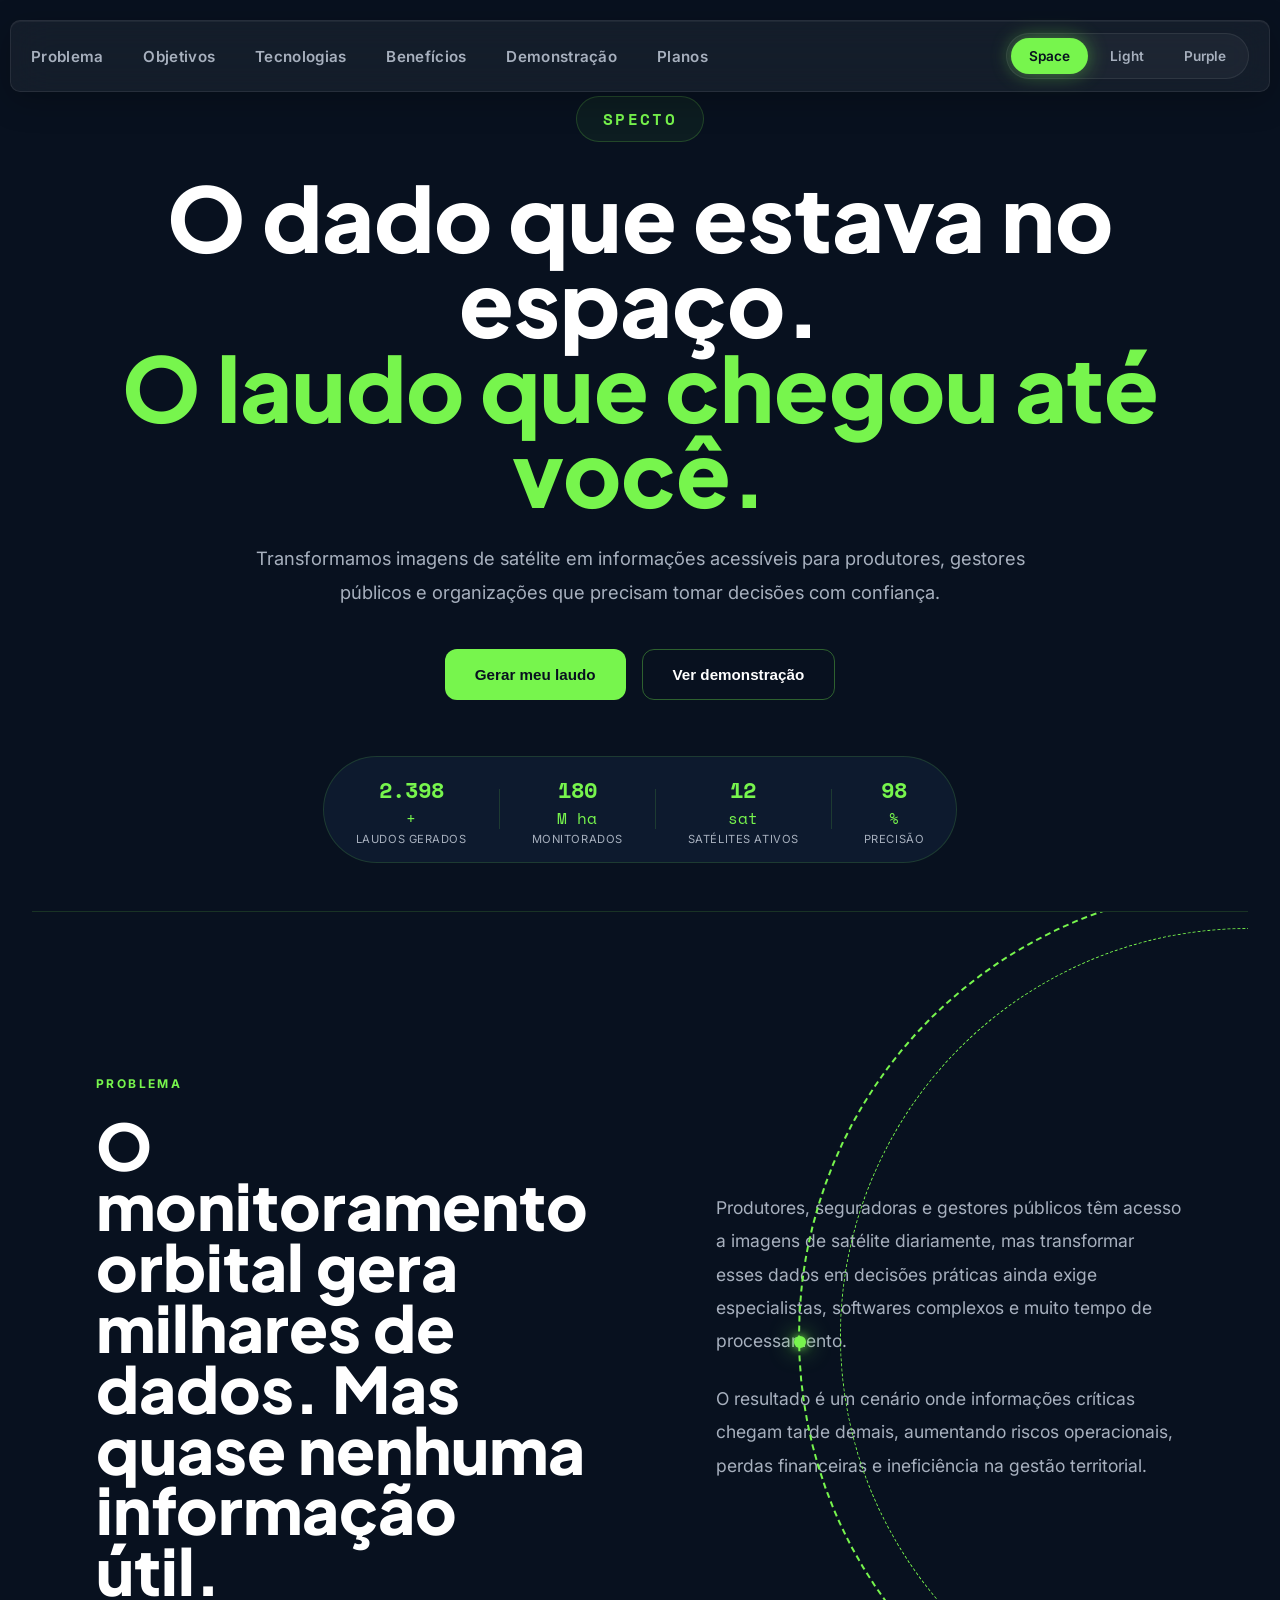
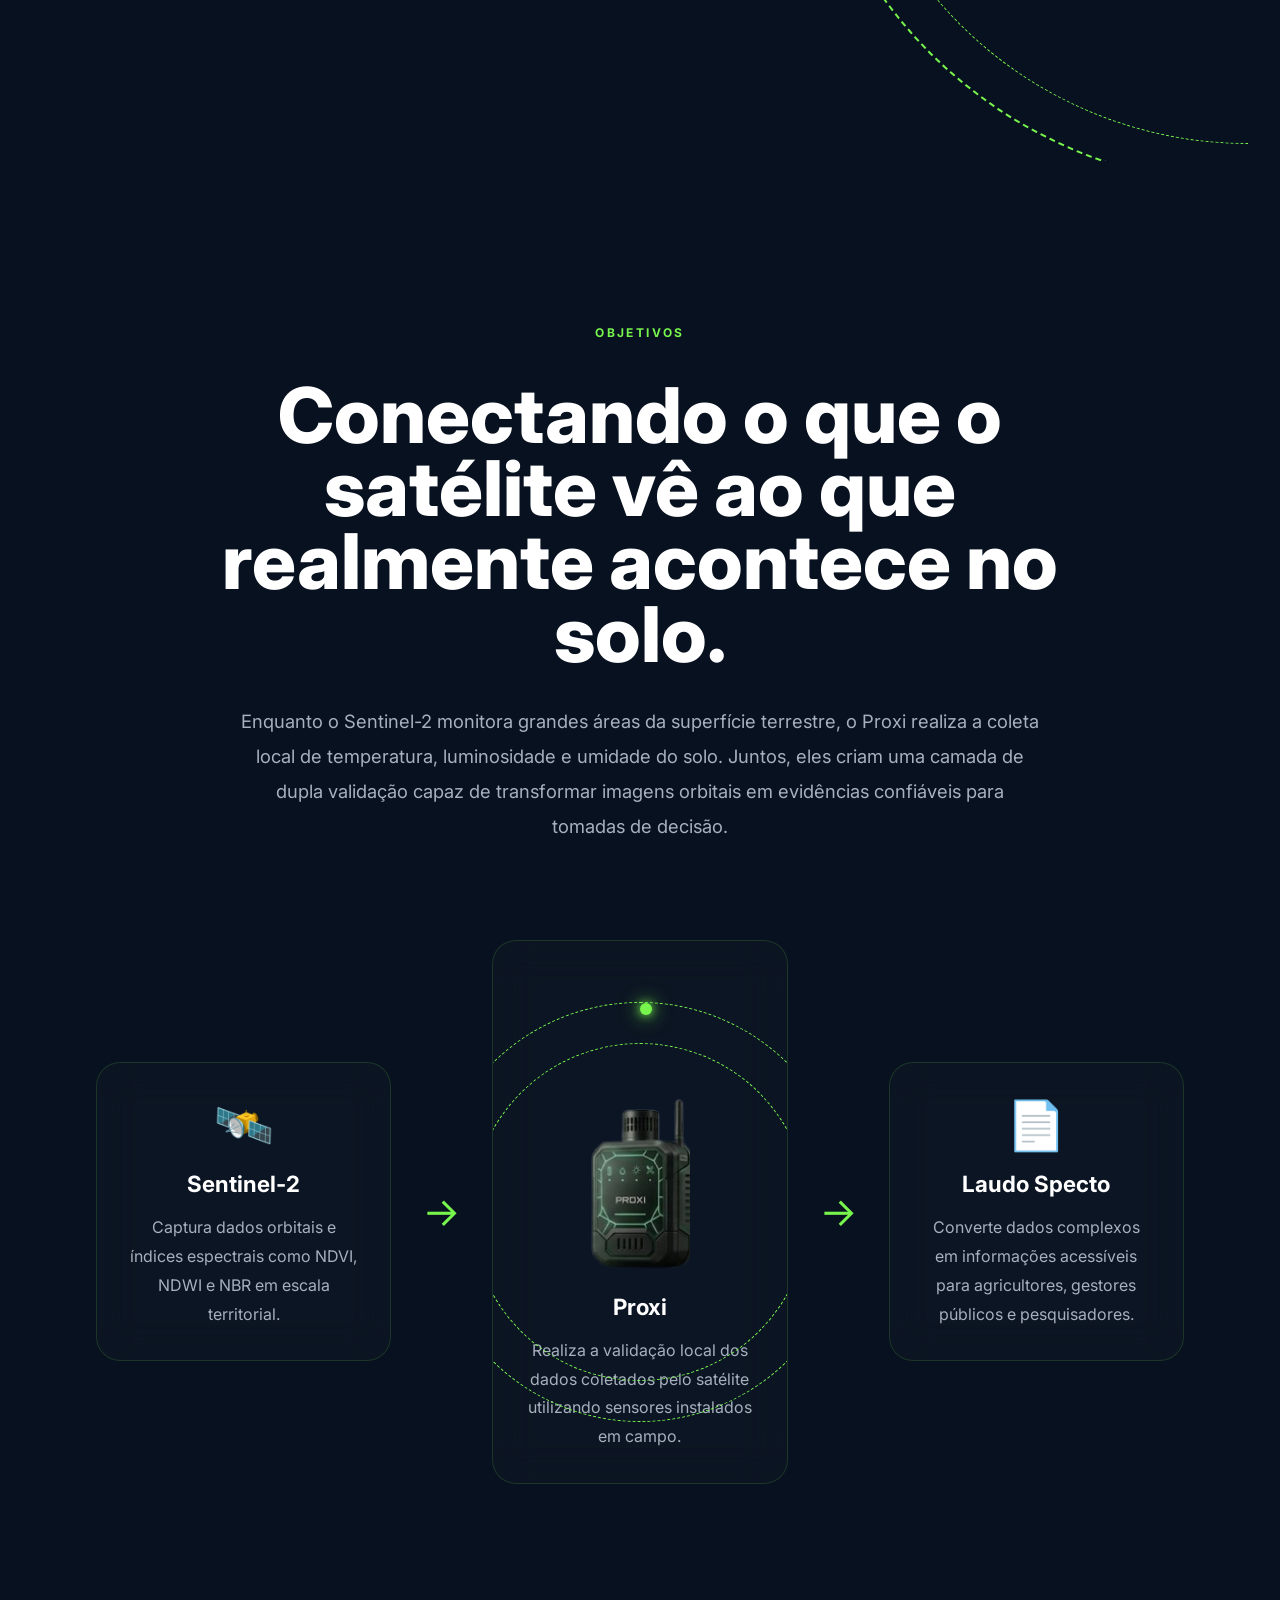
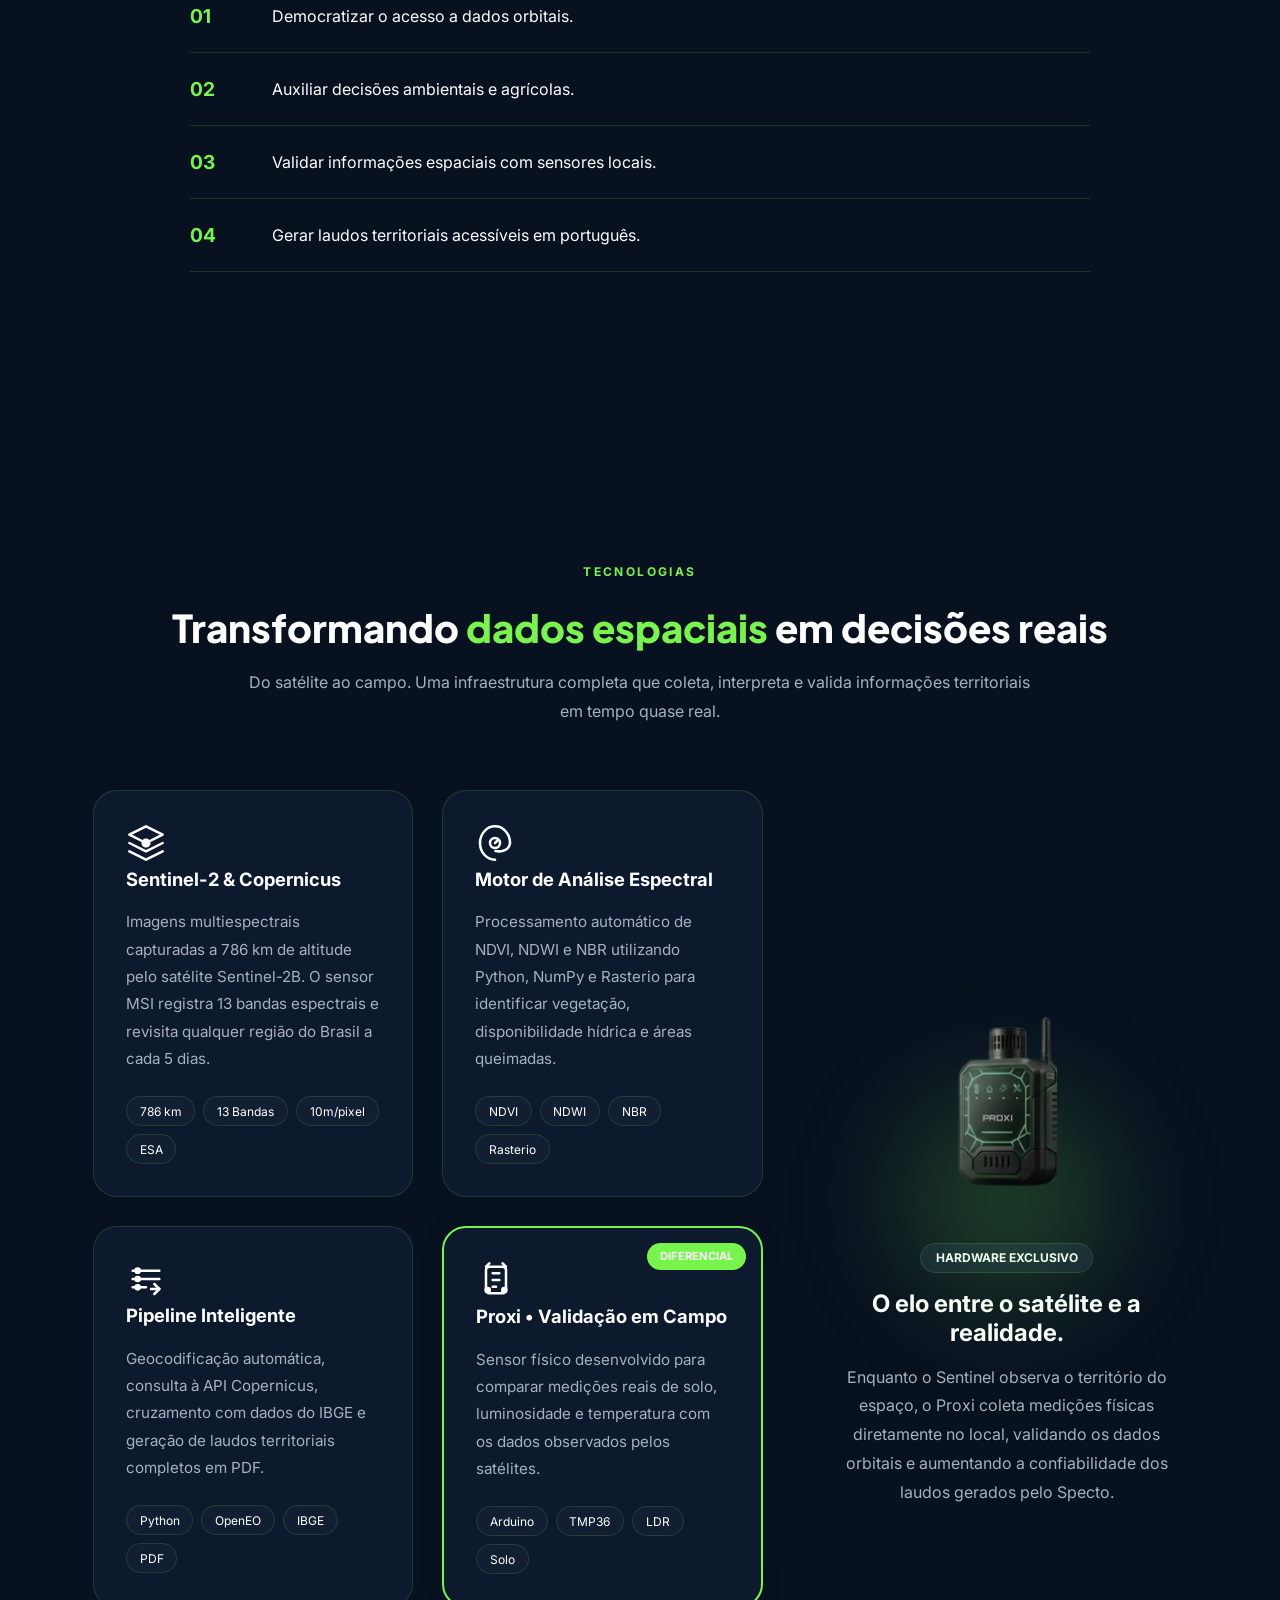
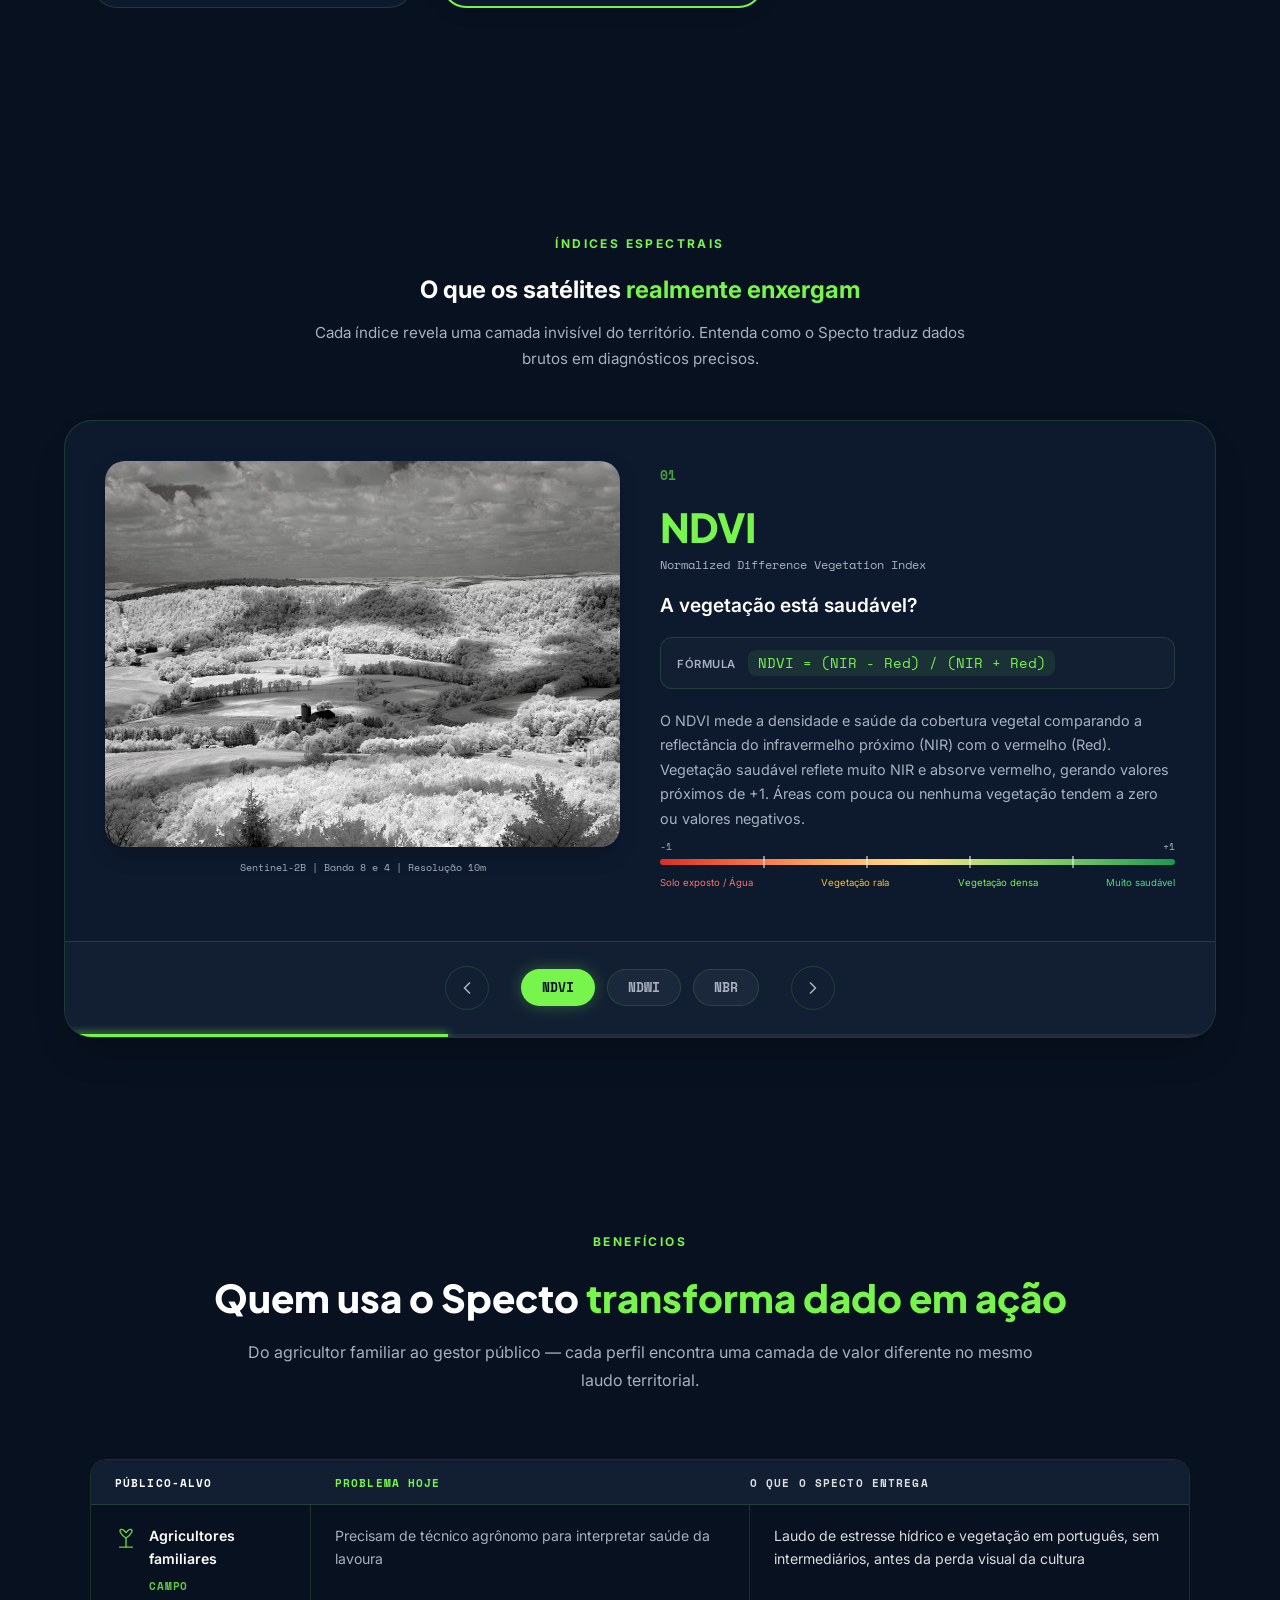
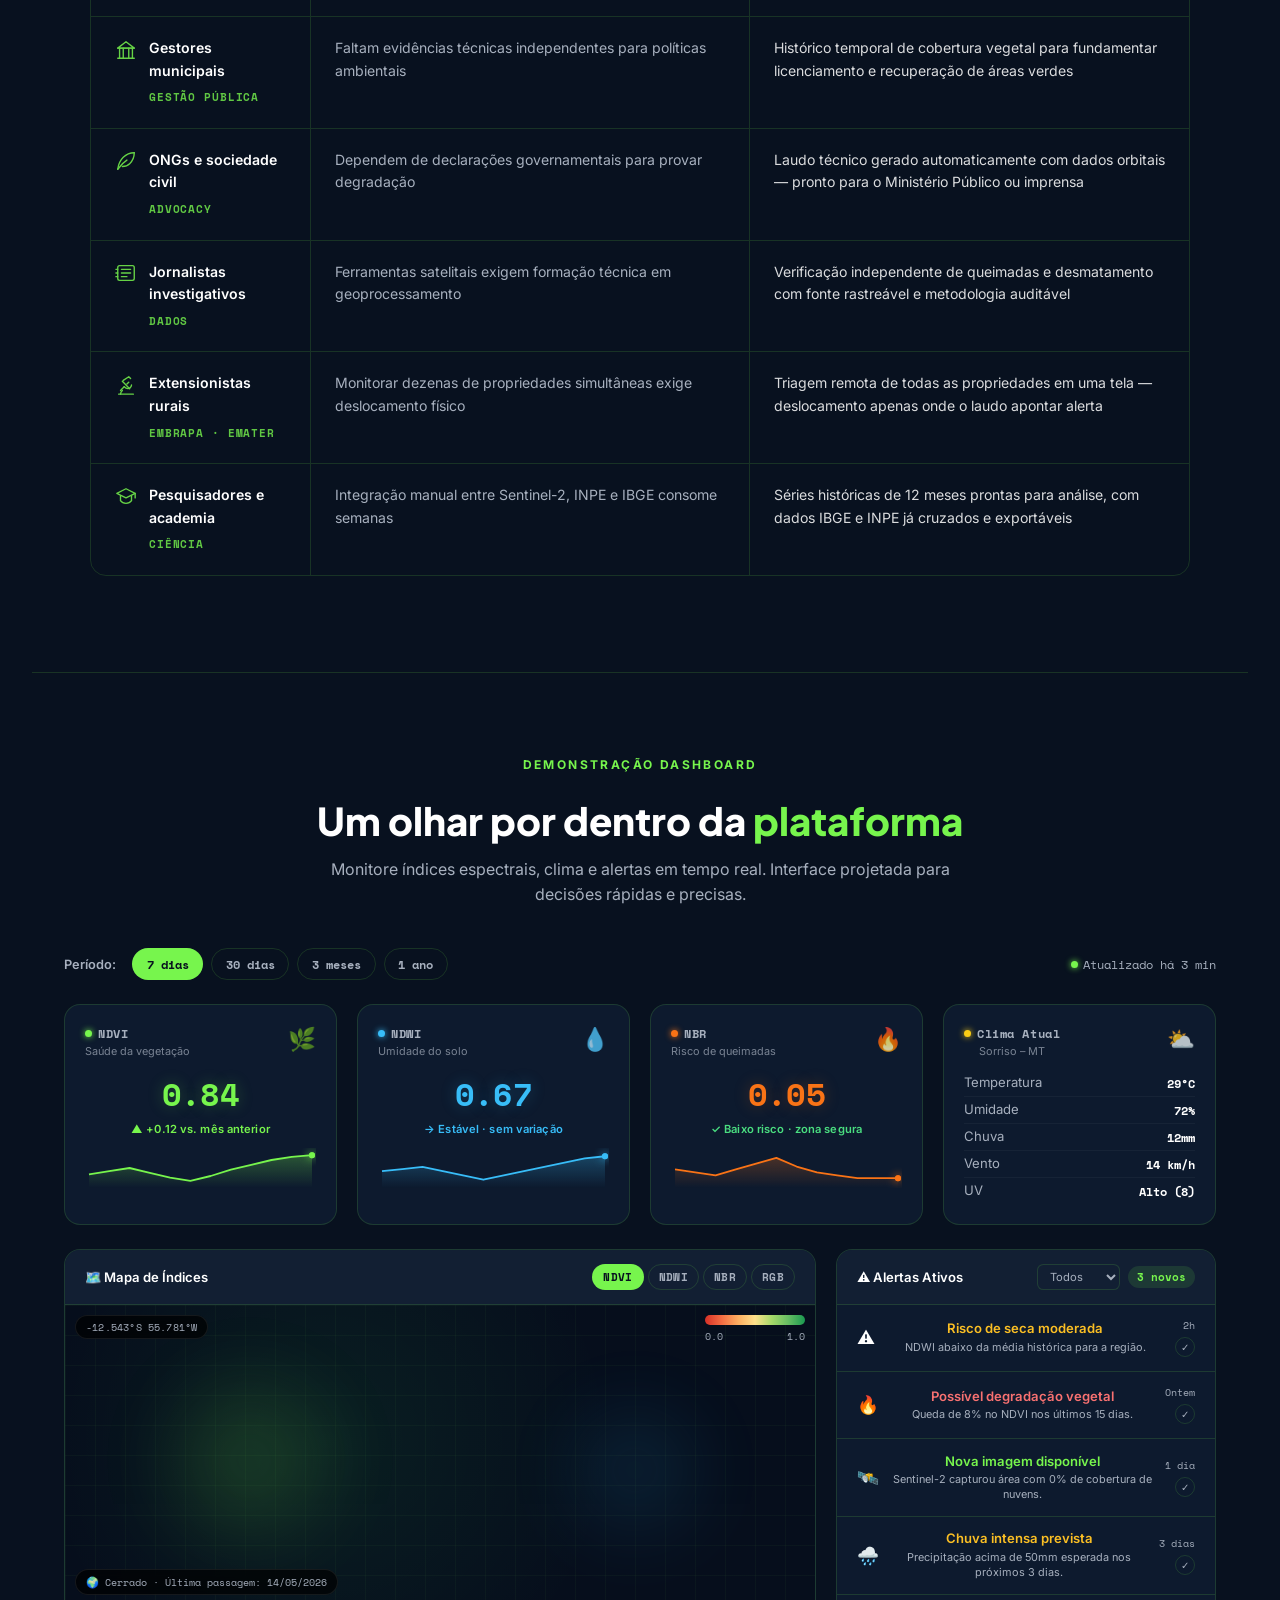
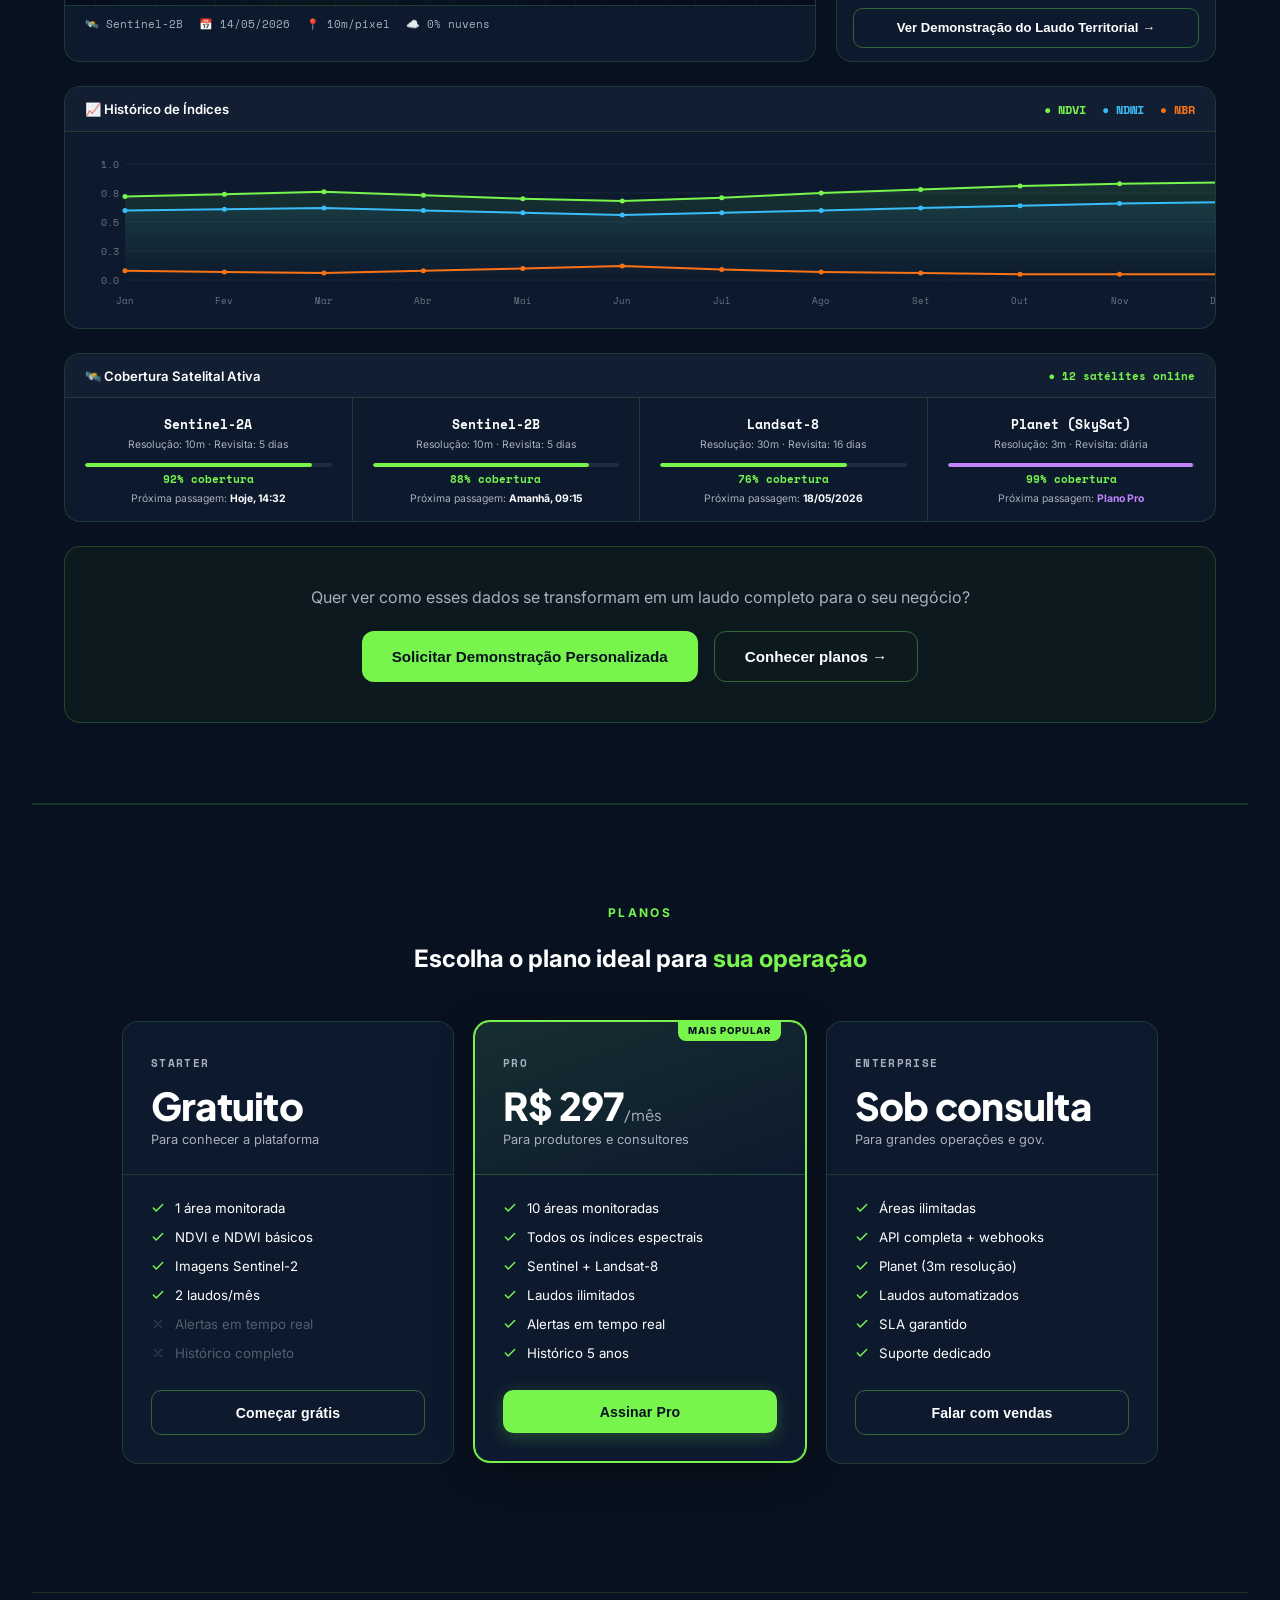
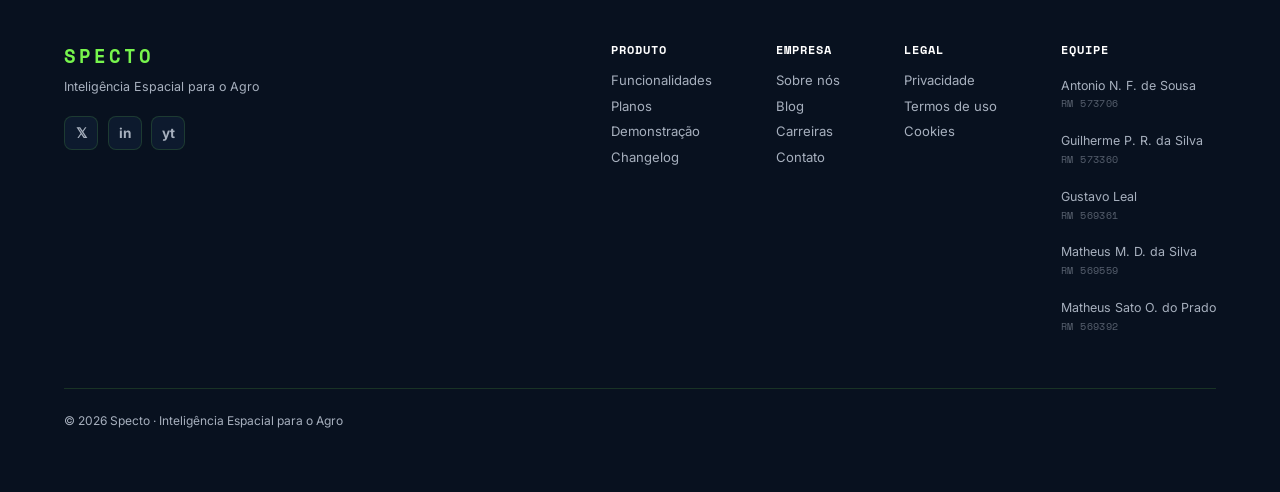
==== commit 53b7ec52: "Nome e RM dos participantes foi adicionado" ====
--- a/index.html
+++ b/index.html
@@ -994,6 +994,29 @@
                         <a href="#" class="footer-link">Termos de uso</a>
                         <a href="#" class="footer-link">Cookies</a>
                     </div>
+                    <div class="footer-col footer-col-equipe">
+                        <div class="footer-col-title">Equipe</div>
+                        <a href="https://www.linkedin.com/in/antonio-do-nascimento-ferreira-de-sousa-28441b399/" target="_blank" rel="noopener" class="footer-link footer-member">
+                            <span class="member-name">Antonio N. F. de Sousa</span>
+                            <span class="member-rm">RM 573706</span>
+                        </a>
+                        <a href="https://www.linkedin.com/in/" target="_blank" rel="noopener" class="footer-link footer-member">
+                            <span class="member-name">Guilherme P. R. da Silva</span>
+                            <span class="member-rm">RM 573360</span>
+                        </a>
+                        <a href="https://www.linkedin.com/in/leal9gustavo/" target="_blank" rel="noopener" class="footer-link footer-member">
+                            <span class="member-name">Gustavo Leal</span>
+                            <span class="member-rm">RM 569361</span>
+                        </a>
+                        <a href="https://www.linkedin.com/in/matheus-mendes-041134299/" target="_blank" rel="noopener" class="footer-link footer-member">
+                            <span class="member-name">Matheus M. D. da Silva</span>
+                            <span class="member-rm">RM 569559</span>
+                        </a>
+                        <a href="https://www.linkedin.com/in/matheus-sato-a7a88a387/" target="_blank" rel="noopener" class="footer-link footer-member">
+                            <span class="member-name">Matheus Sato O. do Prado</span>
+                            <span class="member-rm">RM 569392</span>
+                        </a>
+                    </div>
                 </div>
             </div>
             <div class="footer-bottom">
--- a/assets/css/style.css
+++ b/assets/css/style.css
@@ -2711,6 +2711,40 @@
     color: var(--text-secondary);
 }
 
+
+/* Footer — coluna equipe */
+.footer-member {
+    display: flex !important;
+    flex-direction: column;
+    gap: 0.1rem;
+    padding: 0.35rem 0;
+    border-bottom: 1px solid transparent;
+    transition: border-color var(--transition-speed), color var(--transition-speed);
+    text-decoration: none;
+}
+
+.footer-member:hover {
+    border-bottom-color: var(--card-border);
+}
+
+.member-name {
+    font-size: 0.78rem;
+    color: var(--text-secondary);
+    transition: color var(--transition-speed);
+    line-height: 1.3;
+}
+
+.footer-member:hover .member-name {
+    color: var(--text-highlight);
+}
+
+.member-rm {
+    font-size: 0.65rem;
+    color: var(--text-secondary);
+    opacity: 0.5;
+    font-family: "Space Mono", monospace;
+    letter-spacing: 0.04em;
+}
 /* ============================================
    MODAIS
    ============================================ */
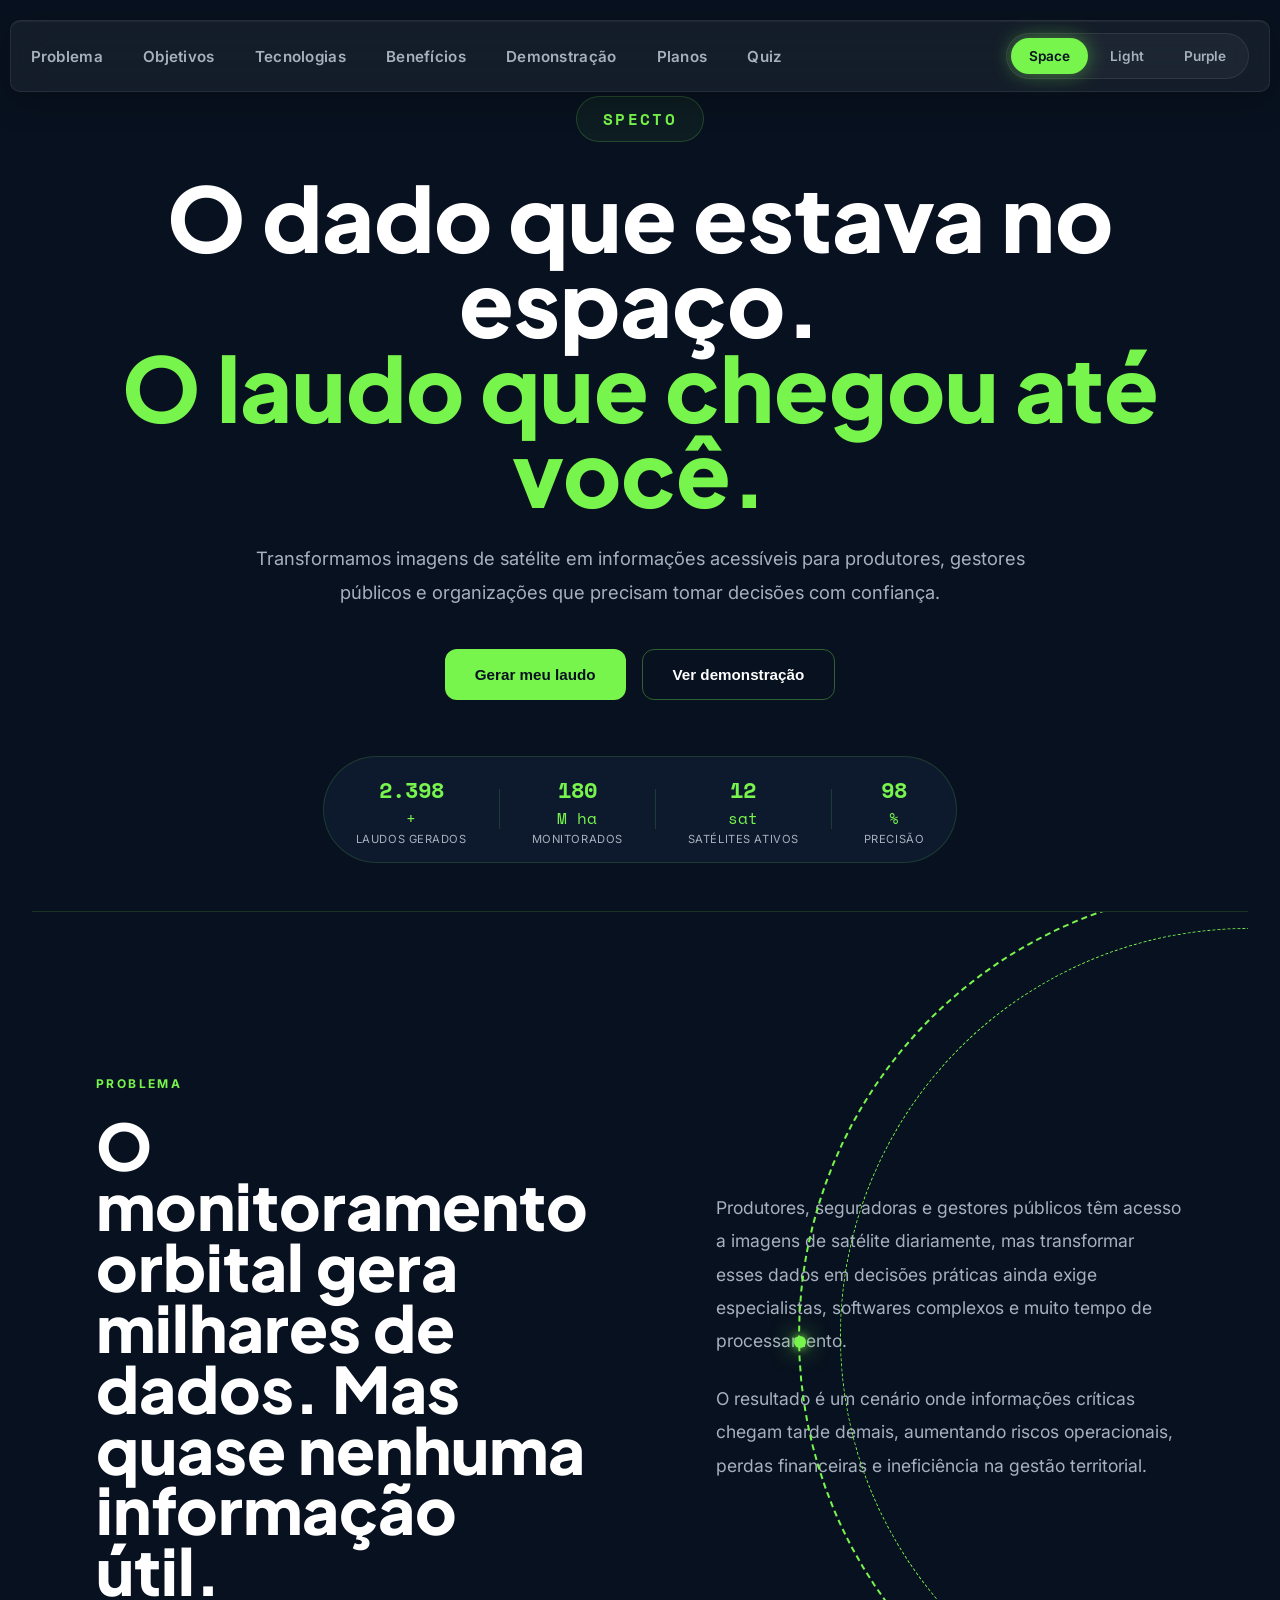
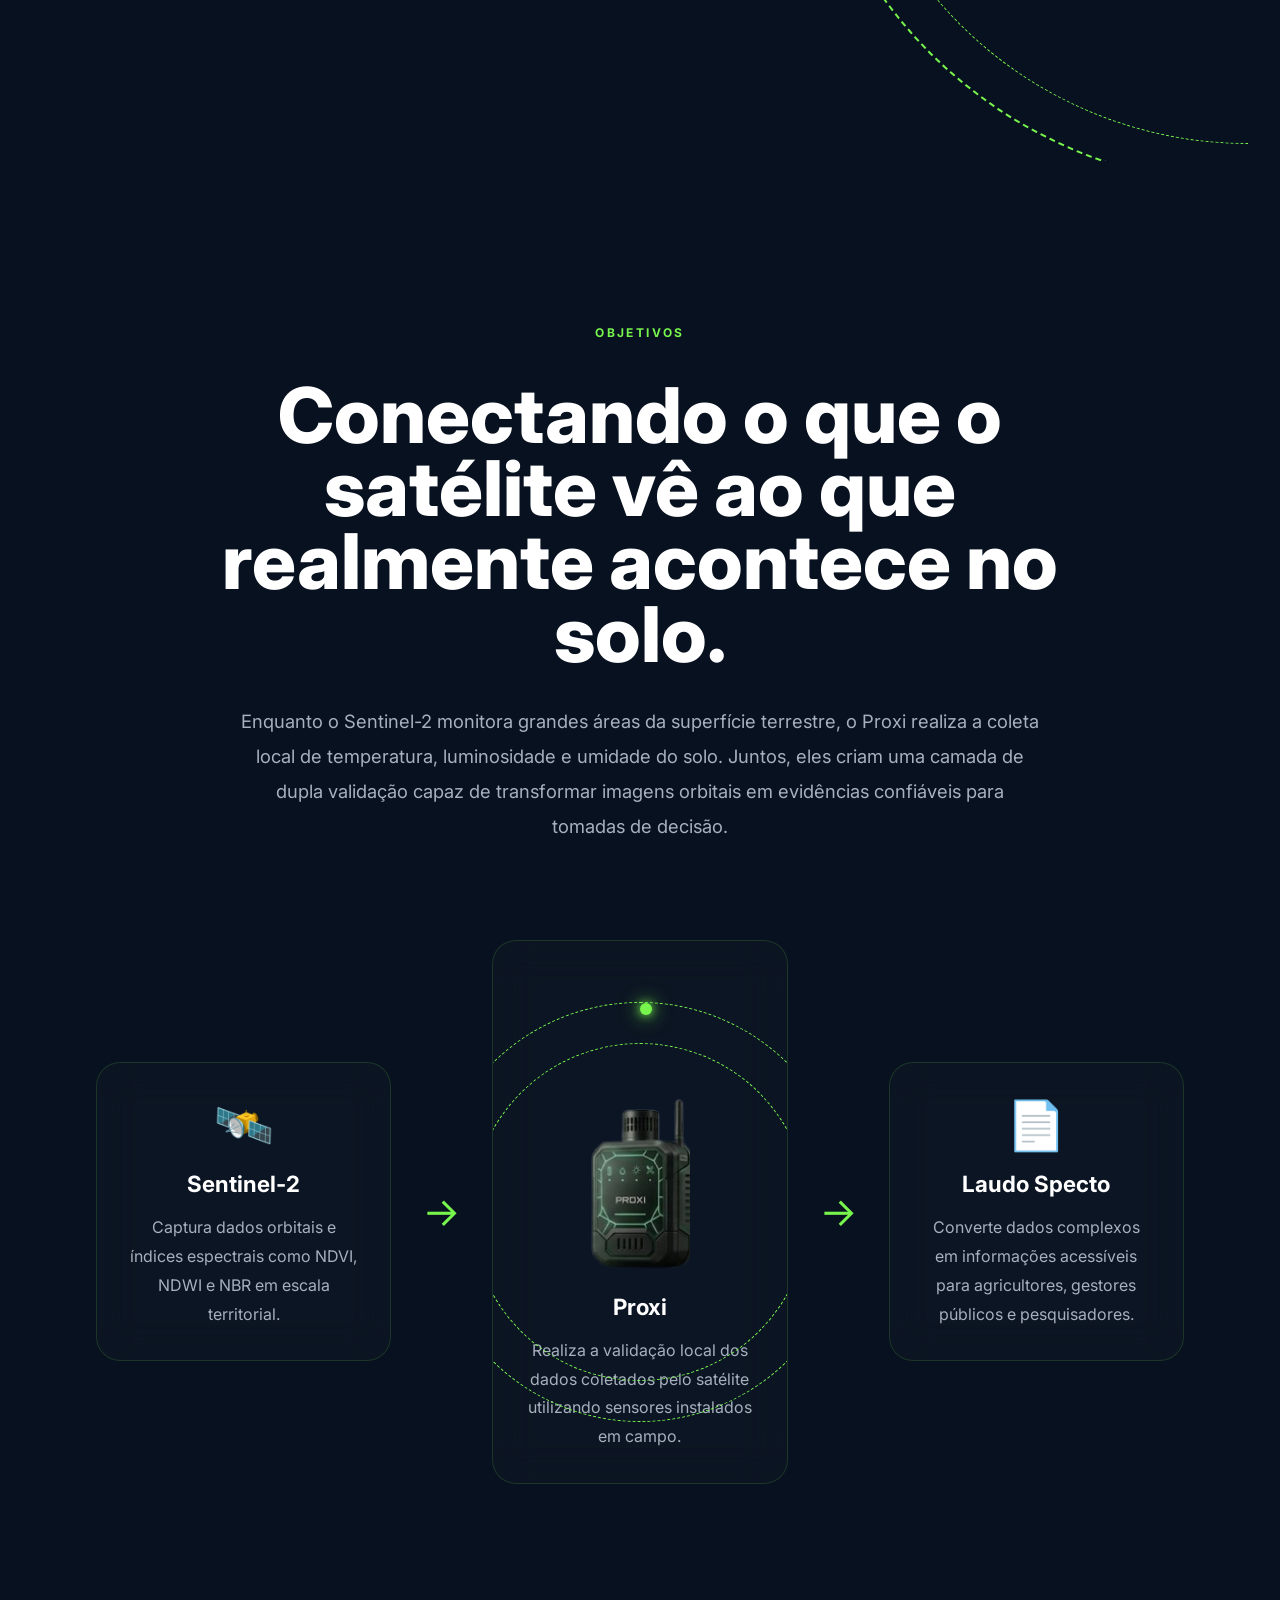
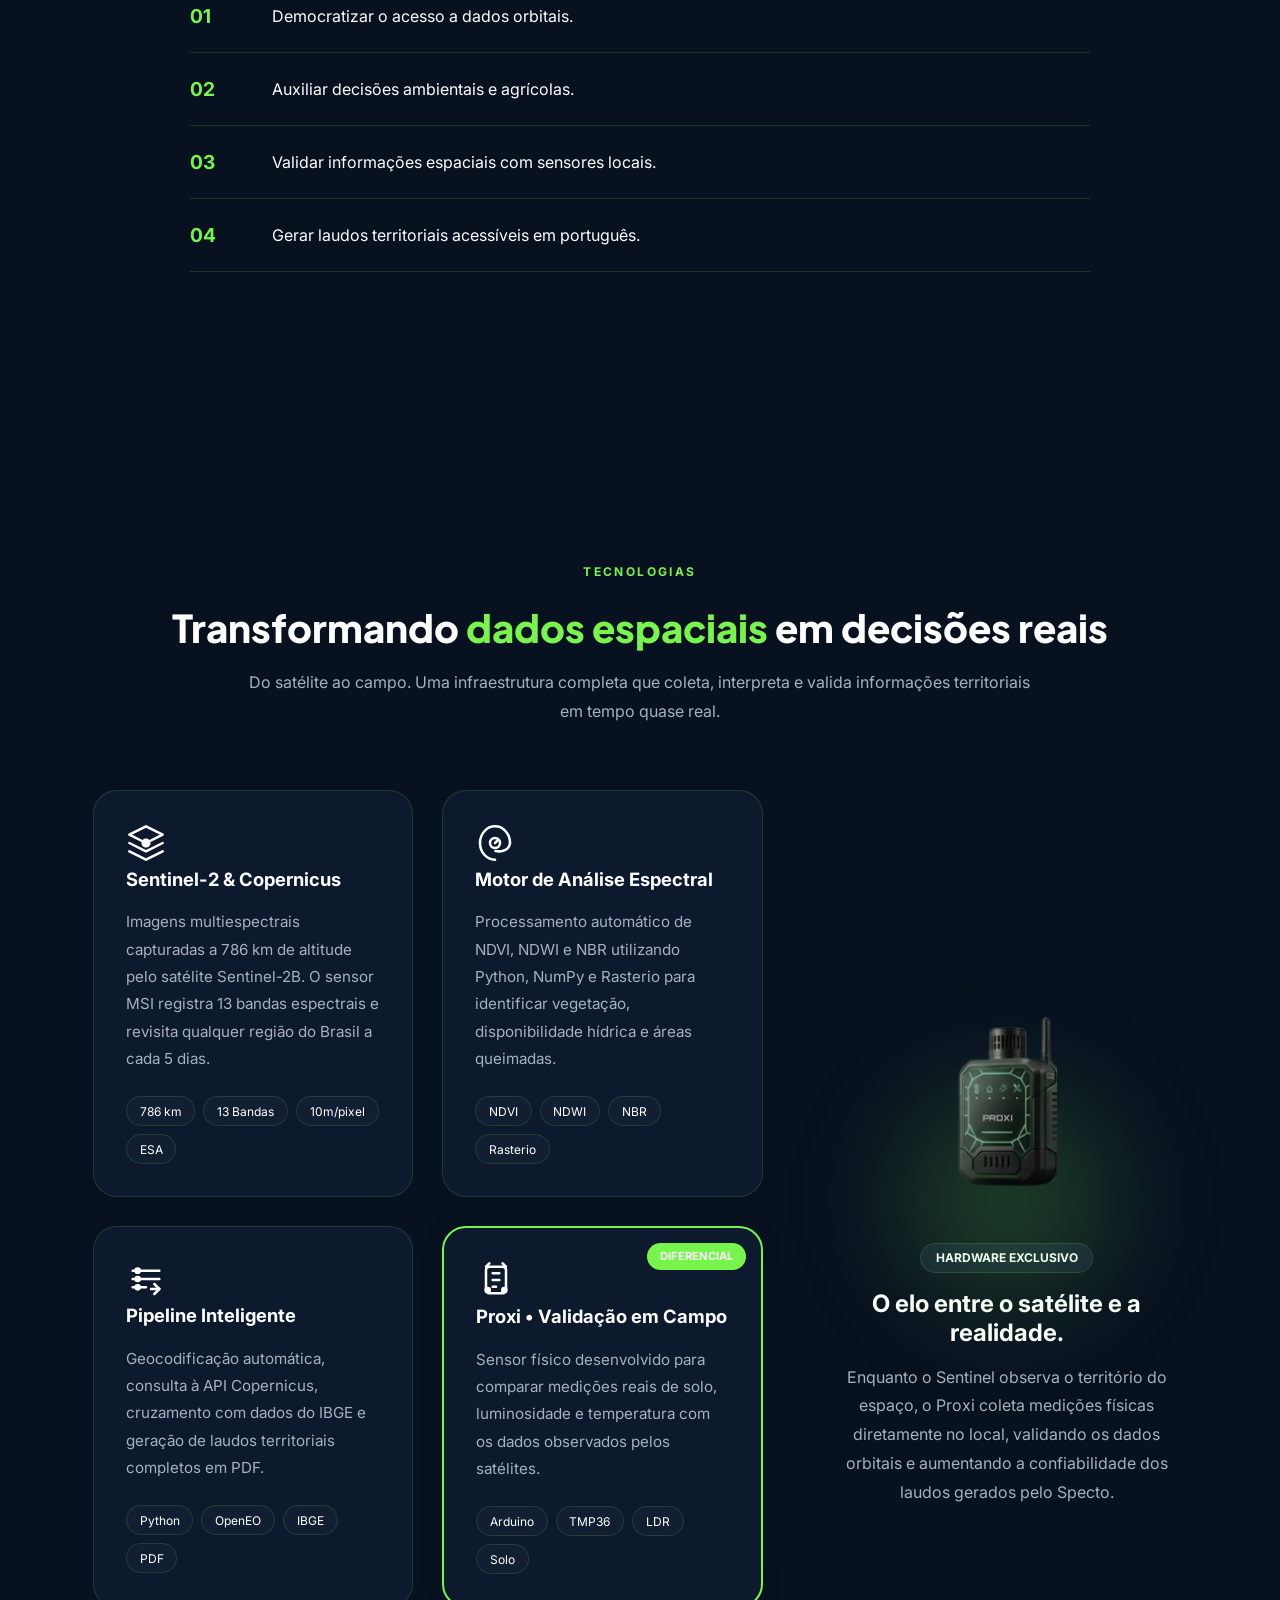
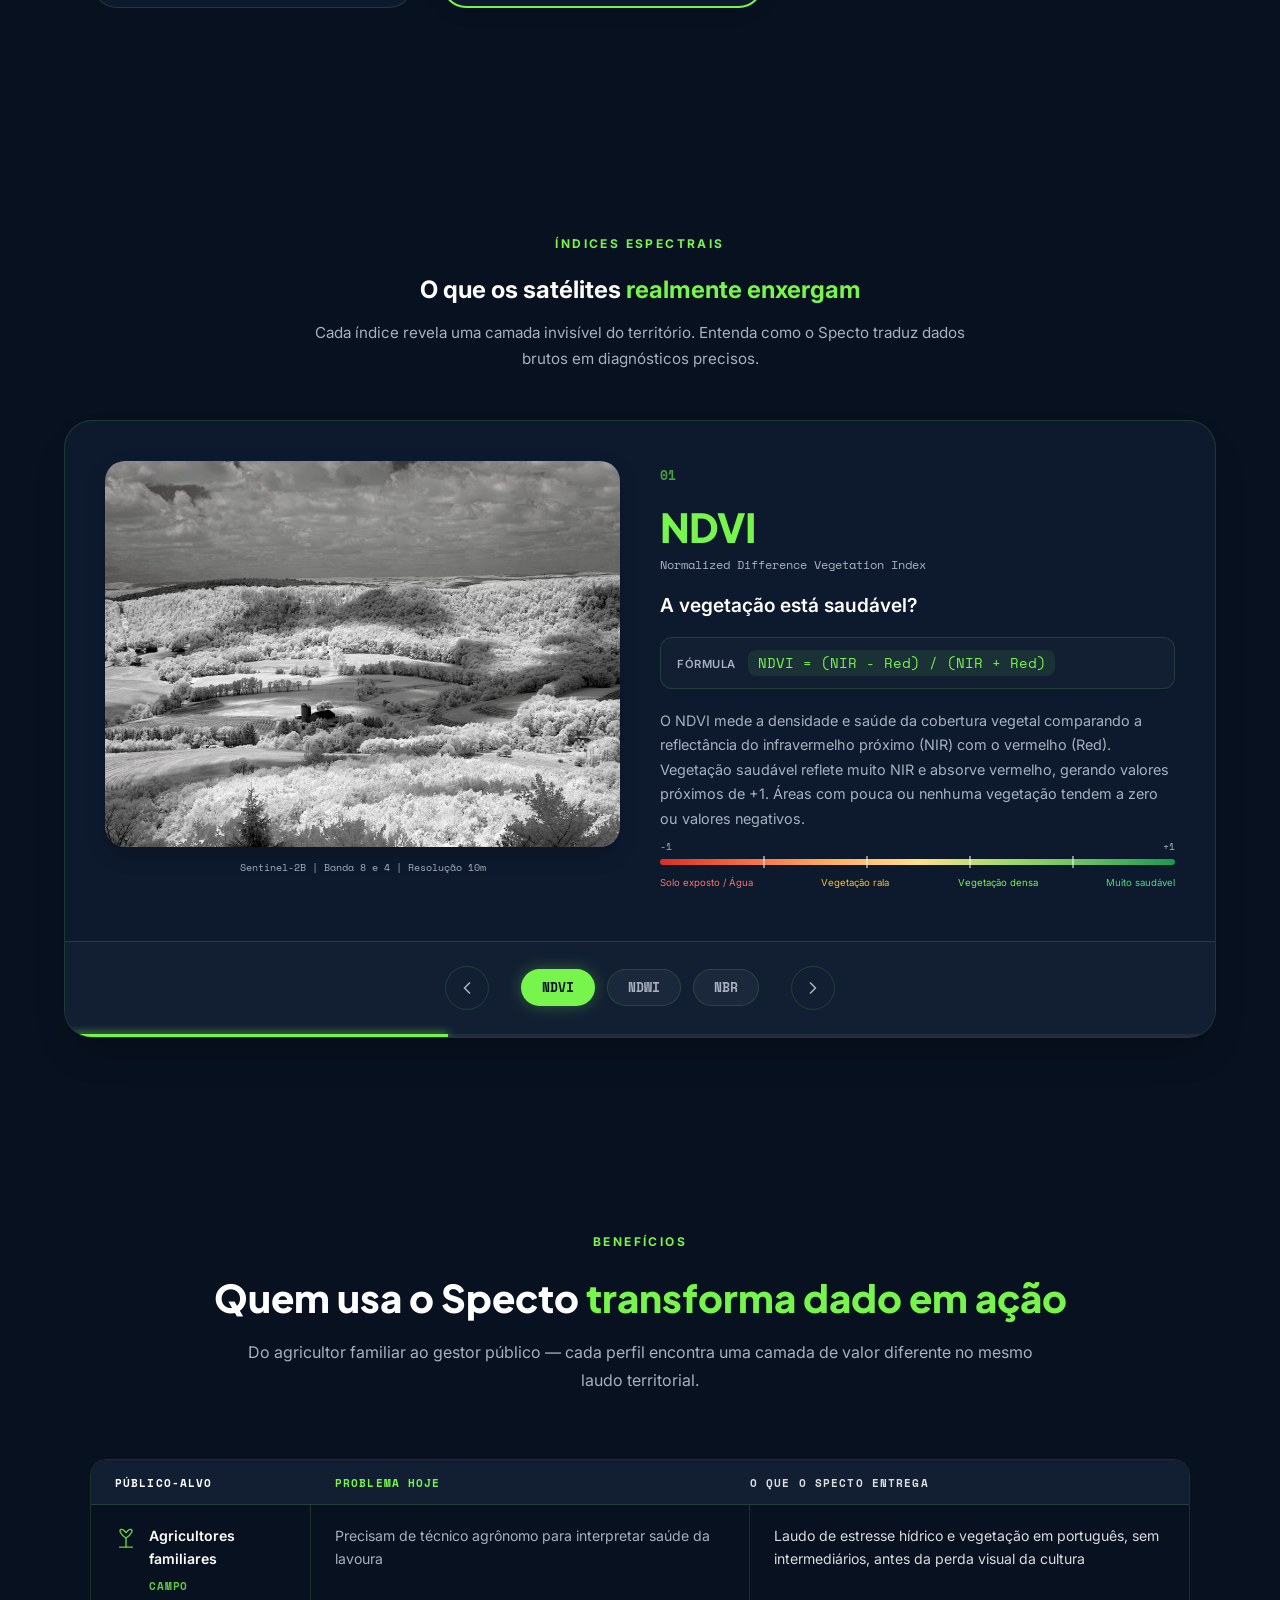
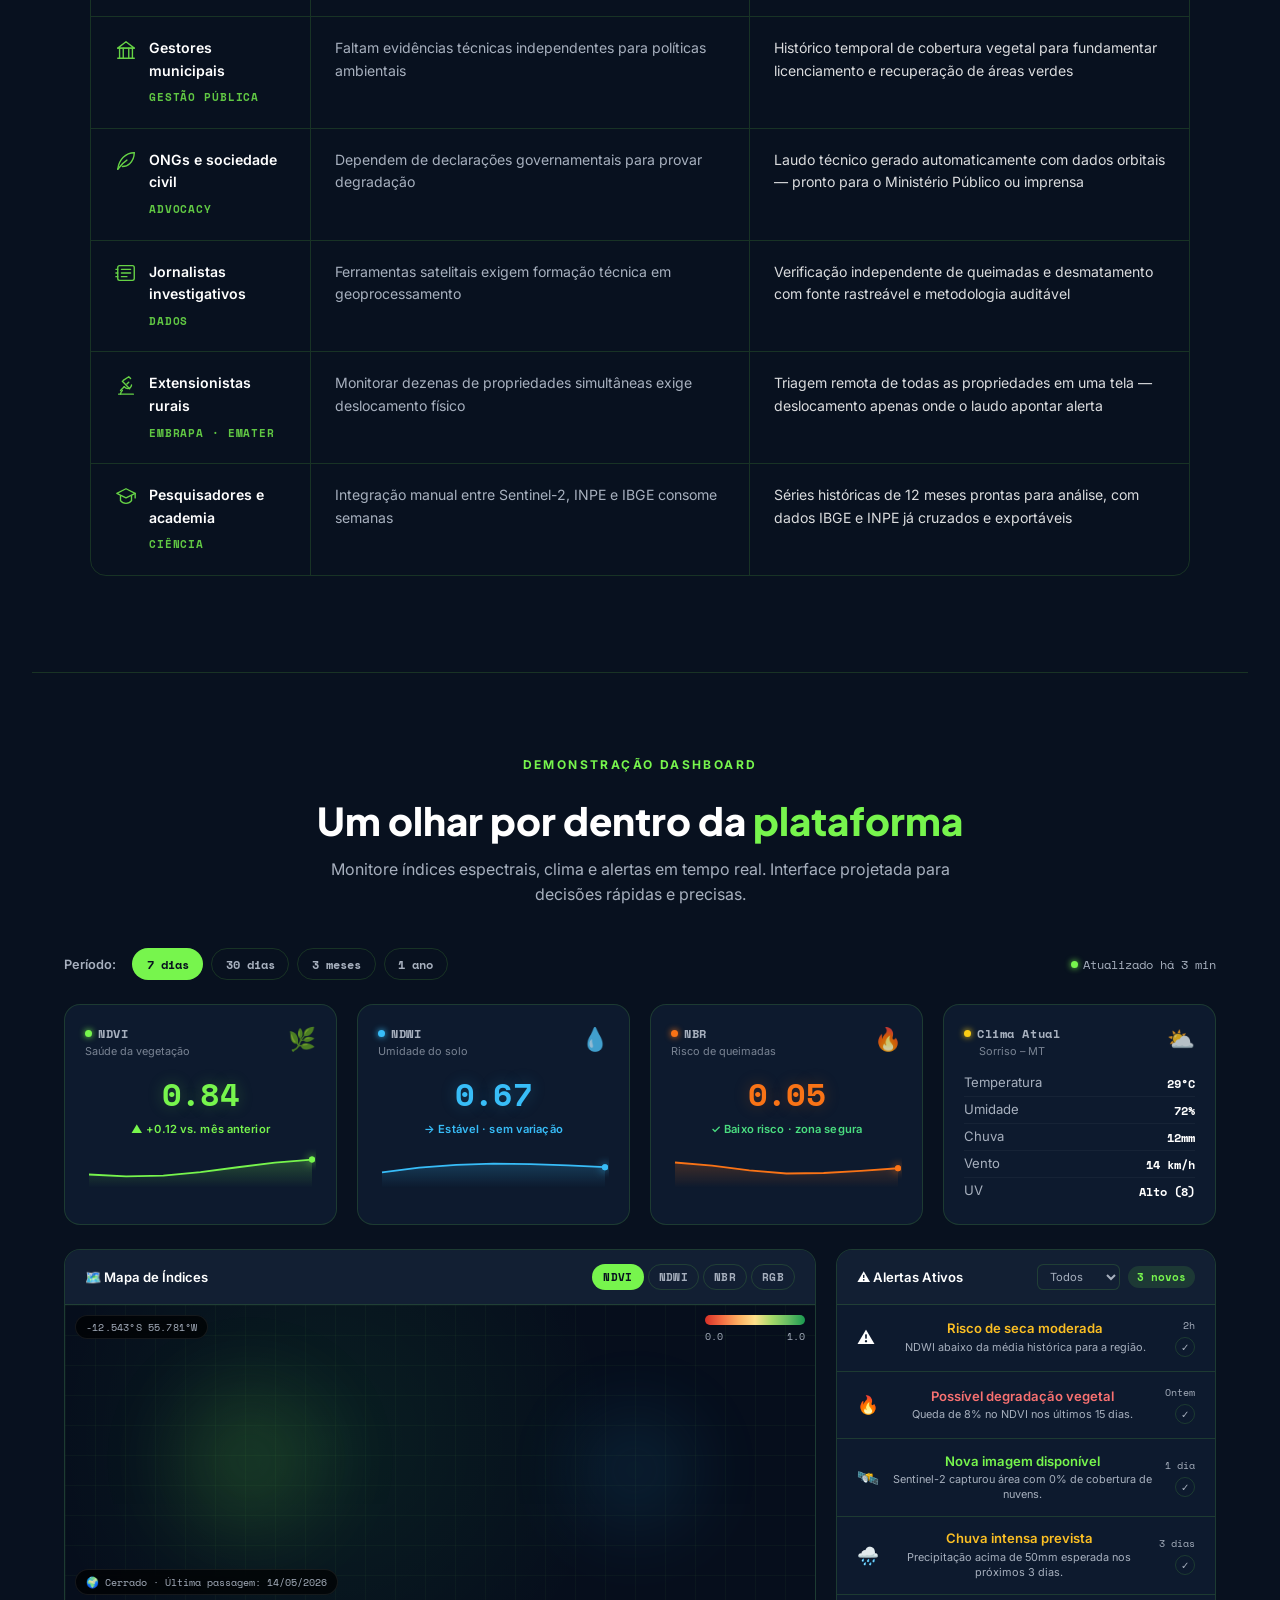
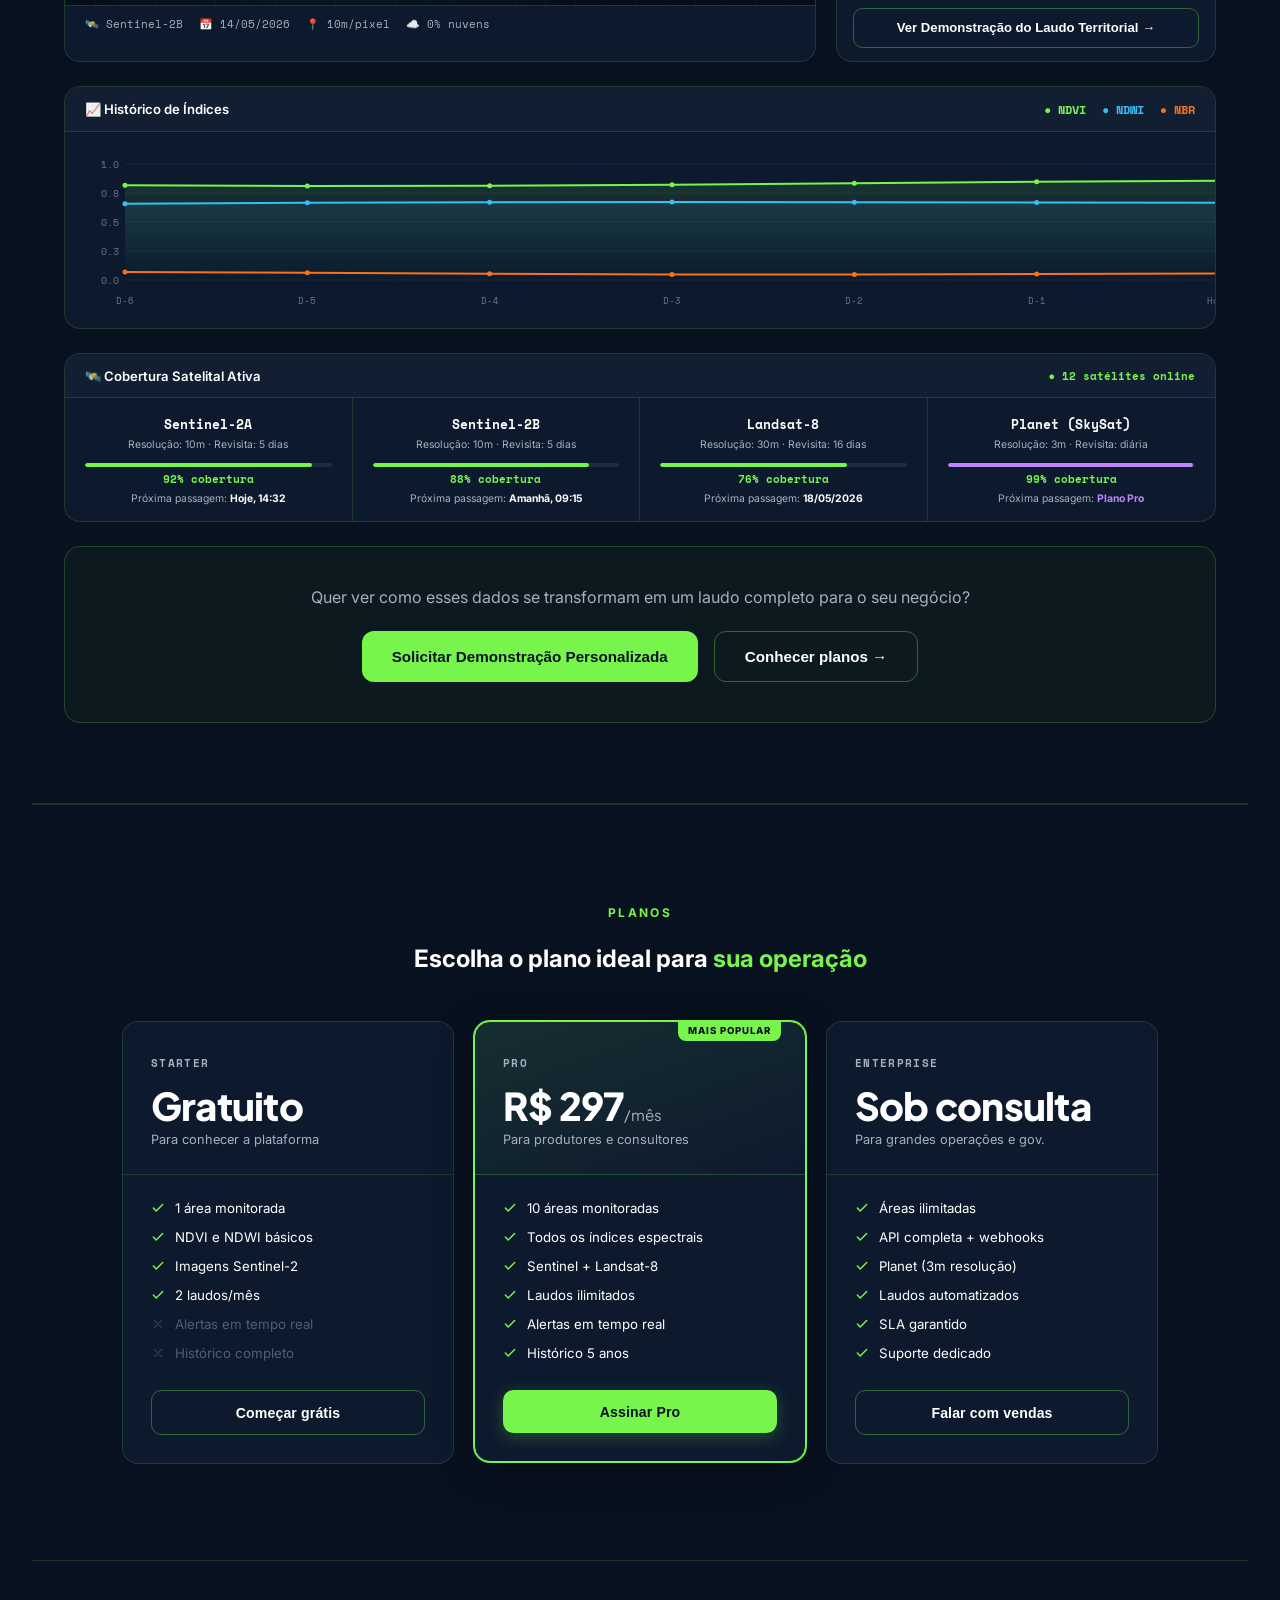
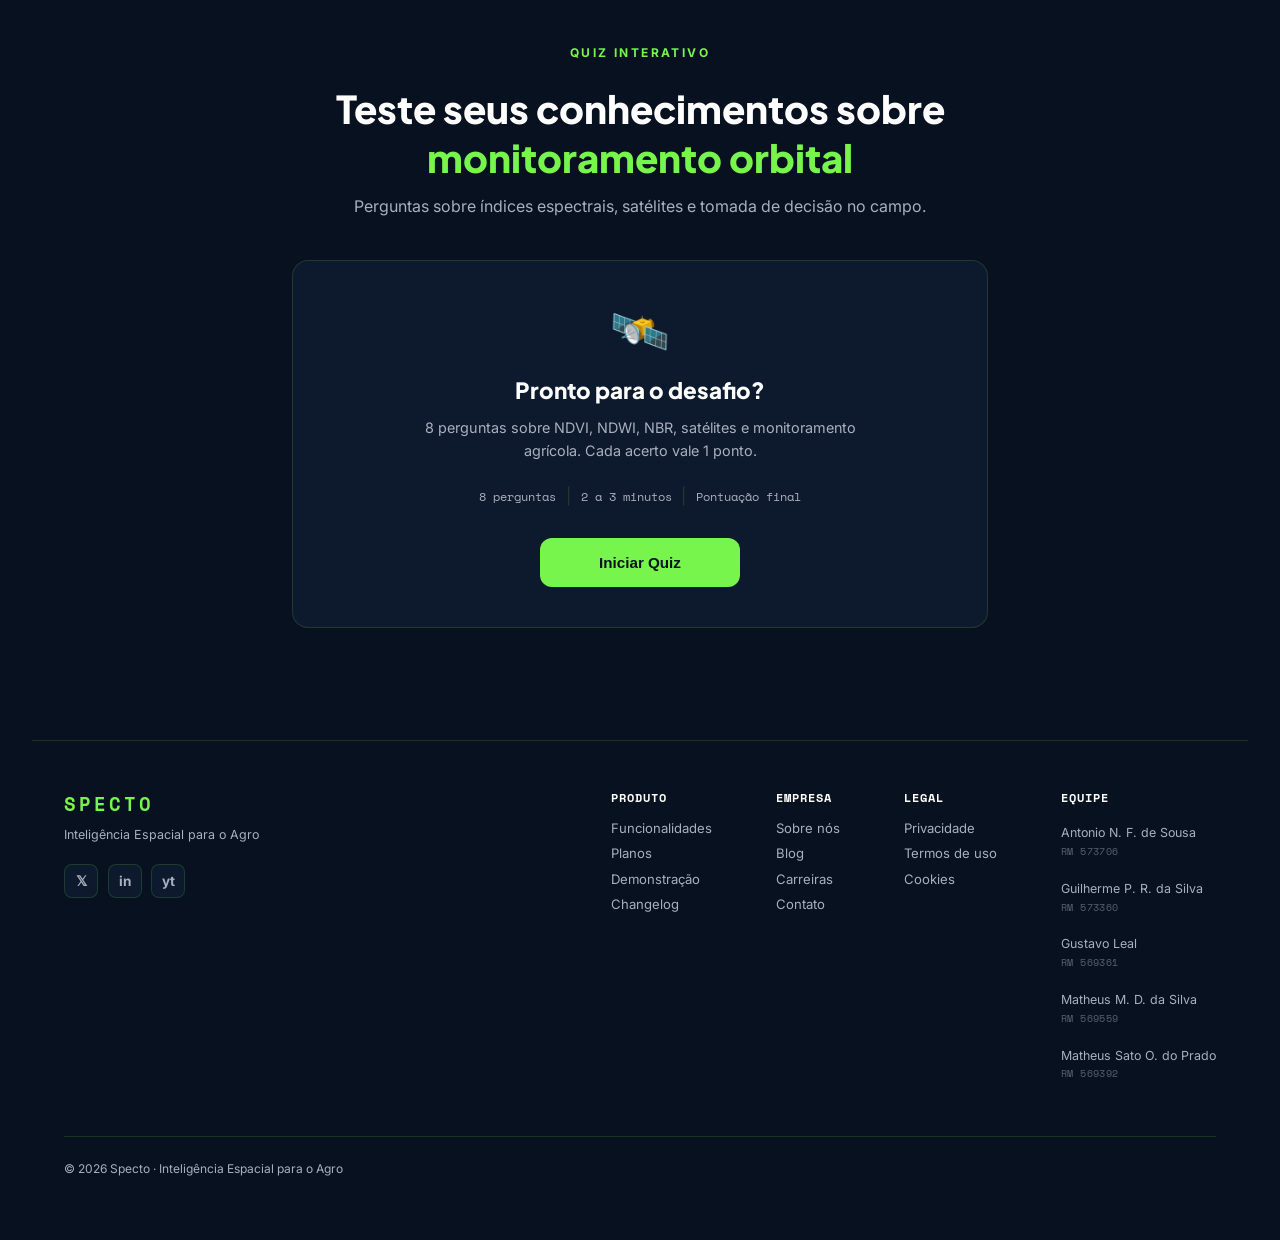
==== commit 24613717: "feat: atualizacao projeto" ====
--- a/index.html
+++ b/index.html
@@ -23,6 +23,7 @@
             <a href="#beneficios" class="menu-link">Benefícios</a>
             <a href="#dashboard-demo" class="menu-link">Demonstração</a>
             <a href="#planos" class="menu-link">Planos</a>
+            <a href="#quiz" class="menu-link">Quiz</a>
         </nav>
         <div class="theme-switcher">
             <input type="radio" id="tema1" name="tema" checked>
@@ -961,6 +962,57 @@
             </div>
         </section>
 
+        <!-- Seção de Quiz -->
+        <section class="quiz-section" id="quiz">
+            <div class="quiz-container">
+                <div class="demo-header">
+                    <span class="problemas-tag">QUIZ INTERATIVO</span>
+                    <h2 class="demo-title reveal-up">Teste seus conhecimentos sobre <span class="highlight-text">monitoramento orbital</span></h2>
+                    <p class="demo-subtitle reveal-up">Perguntas sobre índices espectrais, satélites e tomada de decisão no campo.</p>
+                </div>
+
+                <!-- Tela de início -->
+                <div class="quiz-card" id="quizStart">
+                    <div class="quiz-start-icon">🛰️</div>
+                    <h3 class="quiz-start-title">Pronto para o desafio?</h3>
+                    <p class="quiz-start-desc">8 perguntas sobre NDVI, NDWI, NBR, satélites e monitoramento agrícola. Cada acerto vale 1 ponto.</p>
+                    <div class="quiz-start-meta">
+                        <span class="quiz-meta-item">8 perguntas</span>
+                        <span class="quiz-meta-divider">|</span>
+                        <span class="quiz-meta-item">2 a 3 minutos</span>
+                        <span class="quiz-meta-divider">|</span>
+                        <span class="quiz-meta-item">Pontuação final</span>
+                    </div>
+                    <button class="btn-primary quiz-start-btn" id="btnIniciarQuiz">Iniciar Quiz</button>
+                </div>
+
+                <!-- Tela de pergunta -->
+                <div class="quiz-card quiz-hidden" id="quizQuestion">
+                    <div class="quiz-progress-wrap">
+                        <div class="quiz-progress-bar-bg">
+                            <div class="quiz-progress-bar-fill" id="quizProgressFill"></div>
+                        </div>
+                        <span class="quiz-progress-label" id="quizProgressLabel">1 / 8</span>
+                    </div>
+                    <div class="quiz-score-badge" id="quizScoreBadge">0 pts</div>
+                    <p class="quiz-question-text" id="quizQuestionText"></p>
+                    <div class="quiz-options" id="quizOptions"></div>
+                    <div class="quiz-feedback" id="quizFeedback"></div>
+                    <button class="btn-primary quiz-next-btn quiz-hidden" id="btnProximaPergunta">Próxima pergunta →</button>
+                </div>
+
+                <!-- Tela de resultado -->
+                <div class="quiz-card quiz-hidden" id="quizResult">
+                    <div class="quiz-result-icon" id="quizResultIcon">🏆</div>
+                    <h3 class="quiz-result-title" id="quizResultTitle">Parabéns!</h3>
+                    <div class="quiz-result-score" id="quizResultScore">8 / 8</div>
+                    <p class="quiz-result-msg" id="quizResultMsg"></p>
+                    <div class="quiz-result-bars" id="quizResultBars"></div>
+                    <button class="btn-primary quiz-restart-btn" id="btnReiniciarQuiz">↺ Reiniciar Quiz</button>
+                </div>
+            </div>
+        </section>
+
         <!-- Footer expandido -->
         <footer class="site-footer">
             <div class="footer-inner">
--- a/assets/css/style.css
+++ b/assets/css/style.css
@@ -3275,4 +3275,370 @@
         font-family: "Space Mono", monospace;
         margin-bottom: 0.4rem;
     }
+}
+
+/* ============================================
+   QUIZ SECTION
+   ============================================ */
+
+.quiz-section {
+    padding: 5rem 0;
+    border-top: 1px solid var(--card-border);
+}
+
+.quiz-container {
+    max-width: 760px;
+    margin: 0 auto;
+    padding: 0 2rem;
+    text-align: center;
+}
+
+/* Card base — herda o mesmo visual dos outros cards do sistema */
+.quiz-card {
+    background: var(--bg-card);
+    border: 1px solid var(--card-border);
+    border-radius: var(--radius-card);
+    padding: 2.5rem 2rem;
+    margin-top: 2rem;
+    transition: opacity 0.3s ease, transform 0.3s ease;
+}
+
+.quiz-hidden {
+    display: none !important;
+}
+
+/* Tela de início */
+.quiz-start-icon {
+    font-size: 3rem;
+    margin-bottom: 1rem;
+    display: block;
+}
+
+.quiz-start-title {
+    font-family: "Plus Jakarta Sans", sans-serif;
+    font-size: 1.4rem;
+    font-weight: 800;
+    color: var(--text-primary);
+    margin-bottom: 0.75rem;
+}
+
+.quiz-start-desc {
+    font-size: 0.9rem;
+    color: var(--text-secondary);
+    margin-bottom: 1.5rem;
+    line-height: 1.6;
+    max-width: 480px;
+    margin-left: auto;
+    margin-right: auto;
+}
+
+.quiz-start-meta {
+    display: flex;
+    align-items: center;
+    justify-content: center;
+    gap: 0.6rem;
+    margin-bottom: 2rem;
+    flex-wrap: wrap;
+}
+
+.quiz-meta-item {
+    font-size: 0.78rem;
+    color: var(--text-secondary);
+    font-family: "Space Mono", monospace;
+}
+
+.quiz-meta-divider {
+    color: var(--card-border);
+}
+
+.quiz-start-btn {
+    min-width: 200px;
+    justify-content: center;
+}
+
+/* Barra de progresso do quiz */
+.quiz-progress-wrap {
+    display: flex;
+    align-items: center;
+    gap: 0.75rem;
+    margin-bottom: 1.5rem;
+}
+
+.quiz-progress-bar-bg {
+    flex: 1;
+    height: 5px;
+    background: rgba(255,255,255,0.07);
+    border-radius: 3px;
+    overflow: hidden;
+}
+
+.quiz-progress-bar-fill {
+    height: 100%;
+    background: var(--text-highlight);
+    border-radius: 3px;
+    transition: width 0.45s cubic-bezier(0.23, 1, 0.32, 1);
+    width: 0%;
+}
+
+.quiz-progress-label {
+    font-size: 0.72rem;
+    font-family: "Space Mono", monospace;
+    color: var(--text-secondary);
+    white-space: nowrap;
+    flex-shrink: 0;
+}
+
+/* Badge de pontuação */
+.quiz-score-badge {
+    display: inline-block;
+    background: rgba(119,245,77,0.1);
+    border: 1px solid var(--pill-border);
+    border-radius: 999px;
+    padding: 4px 14px;
+    font-size: 0.72rem;
+    font-weight: 700;
+    font-family: "Space Mono", monospace;
+    color: var(--text-highlight);
+    margin-bottom: 1.5rem;
+    transition: all 0.3s;
+}
+
+/* Texto da pergunta */
+.quiz-question-text {
+    font-size: 1.05rem;
+    font-weight: 600;
+    color: var(--text-primary);
+    line-height: 1.6;
+    margin-bottom: 1.75rem;
+    text-align: left;
+}
+
+/* Opções */
+.quiz-options {
+    display: flex;
+    flex-direction: column;
+    gap: 0.75rem;
+    margin-bottom: 1.25rem;
+    text-align: left;
+}
+
+.quiz-option {
+    background: transparent;
+    border: 1px solid var(--card-border);
+    border-radius: 0.75rem;
+    padding: 0.85rem 1.1rem;
+    cursor: pointer;
+    font-size: 0.88rem;
+    color: var(--text-primary);
+    transition: all 0.18s ease;
+    text-align: left;
+    display: flex;
+    align-items: center;
+    gap: 0.75rem;
+    font-family: "Inter", sans-serif;
+    width: 100%;
+}
+
+.quiz-option-letter {
+    display: inline-flex;
+    align-items: center;
+    justify-content: center;
+    width: 26px;
+    height: 26px;
+    border-radius: 50%;
+    border: 1px solid var(--card-border);
+    font-size: 0.7rem;
+    font-weight: 700;
+    font-family: "Space Mono", monospace;
+    flex-shrink: 0;
+    transition: all 0.18s;
+    color: var(--text-secondary);
+}
+
+.quiz-option:hover:not(:disabled) {
+    border-color: var(--text-highlight);
+    background: rgba(119,245,77,0.04);
+}
+
+.quiz-option:hover:not(:disabled) .quiz-option-letter {
+    border-color: var(--text-highlight);
+    color: var(--text-highlight);
+}
+
+/* Estado: correto */
+.quiz-option.correta {
+    border-color: var(--text-highlight);
+    background: rgba(119,245,77,0.08);
+}
+
+.quiz-option.correta .quiz-option-letter {
+    background: var(--text-highlight);
+    color: var(--button-primary-text);
+    border-color: var(--text-highlight);
+}
+
+/* Estado: errado (opção que o usuário clicou e estava errada) */
+.quiz-option.errada {
+    border-color: #f87171;
+    background: rgba(248,113,113,0.07);
+}
+
+.quiz-option.errada .quiz-option-letter {
+    background: #f87171;
+    color: #fff;
+    border-color: #f87171;
+}
+
+/* Estado: desabilitado (após responder) */
+.quiz-option:disabled {
+    cursor: not-allowed;
+    opacity: 0.55;
+}
+
+.quiz-option.correta:disabled,
+.quiz-option.errada:disabled {
+    opacity: 1;
+}
+
+/* Feedback */
+.quiz-feedback {
+    font-size: 0.82rem;
+    border-radius: 0.6rem;
+    padding: 0.75rem 1rem;
+    margin-bottom: 1rem;
+    text-align: left;
+    display: none;
+    line-height: 1.5;
+}
+
+.quiz-feedback.acerto {
+    display: block;
+    background: rgba(119,245,77,0.08);
+    border: 1px solid rgba(119,245,77,0.25);
+    color: var(--text-highlight);
+}
+
+.quiz-feedback.erro {
+    display: block;
+    background: rgba(248,113,113,0.08);
+    border: 1px solid rgba(248,113,113,0.25);
+    color: #f87171;
+}
+
+/* Botão próxima pergunta */
+.quiz-next-btn {
+    min-width: 200px;
+    justify-content: center;
+}
+
+/* Tela de resultado */
+.quiz-result-icon {
+    font-size: 3.5rem;
+    margin-bottom: 0.75rem;
+    display: block;
+    animation: bounceIn 0.5s ease;
+}
+
+@keyframes bounceIn {
+    0%   { transform: scale(0.5); opacity: 0; }
+    70%  { transform: scale(1.15); }
+    100% { transform: scale(1); opacity: 1; }
+}
+
+.quiz-result-title {
+    font-family: "Plus Jakarta Sans", sans-serif;
+    font-size: 1.5rem;
+    font-weight: 800;
+    color: var(--text-primary);
+    margin-bottom: 0.5rem;
+}
+
+.quiz-result-score {
+    font-family: "Space Mono", monospace;
+    font-size: 2.5rem;
+    font-weight: 700;
+    color: var(--text-highlight);
+    margin-bottom: 0.75rem;
+    text-shadow: 0 0 20px rgba(119,245,77,0.3);
+}
+
+.quiz-result-msg {
+    font-size: 0.9rem;
+    color: var(--text-secondary);
+    margin-bottom: 1.75rem;
+    line-height: 1.6;
+    max-width: 460px;
+    margin-left: auto;
+    margin-right: auto;
+}
+
+/* Barras de resumo de resultado */
+.quiz-result-bars {
+    display: flex;
+    flex-direction: column;
+    gap: 0.6rem;
+    margin-bottom: 2rem;
+    text-align: left;
+    background: var(--bg-elevated);
+    border-radius: 0.75rem;
+    padding: 1.1rem 1.25rem;
+    border: 1px solid var(--card-border);
+}
+
+.quiz-result-bar-row {
+    display: flex;
+    align-items: center;
+    gap: 0.75rem;
+}
+
+.quiz-result-bar-label {
+    font-size: 0.72rem;
+    color: var(--text-secondary);
+    width: 90px;
+    flex-shrink: 0;
+    white-space: nowrap;
+    overflow: hidden;
+    text-overflow: ellipsis;
+}
+
+.quiz-result-bar-track {
+    flex: 1;
+    height: 6px;
+    background: rgba(255,255,255,0.07);
+    border-radius: 3px;
+    overflow: hidden;
+}
+
+.quiz-result-bar-fill {
+    height: 100%;
+    border-radius: 3px;
+    transition: width 0.8s cubic-bezier(0.23, 1, 0.32, 1);
+    width: 0%;
+}
+
+.quiz-result-bar-fill.acerto { background: var(--text-highlight); }
+.quiz-result-bar-fill.erro   { background: #f87171; }
+
+.quiz-result-bar-badge {
+    font-size: 0.65rem;
+    font-family: "Space Mono", monospace;
+    width: 36px;
+    text-align: right;
+    flex-shrink: 0;
+}
+
+.quiz-result-bar-badge.acerto { color: var(--text-highlight); }
+.quiz-result-bar-badge.erro   { color: #f87171; }
+
+.quiz-restart-btn {
+    min-width: 200px;
+    justify-content: center;
+}
+
+/* Responsividade do quiz */
+@media (max-width: 768px) {
+    .quiz-container { padding: 0 1rem; }
+    .quiz-card { padding: 1.75rem 1.25rem; }
+    .quiz-start-meta { gap: 0.4rem; }
+    .quiz-result-score { font-size: 2rem; }
 }
